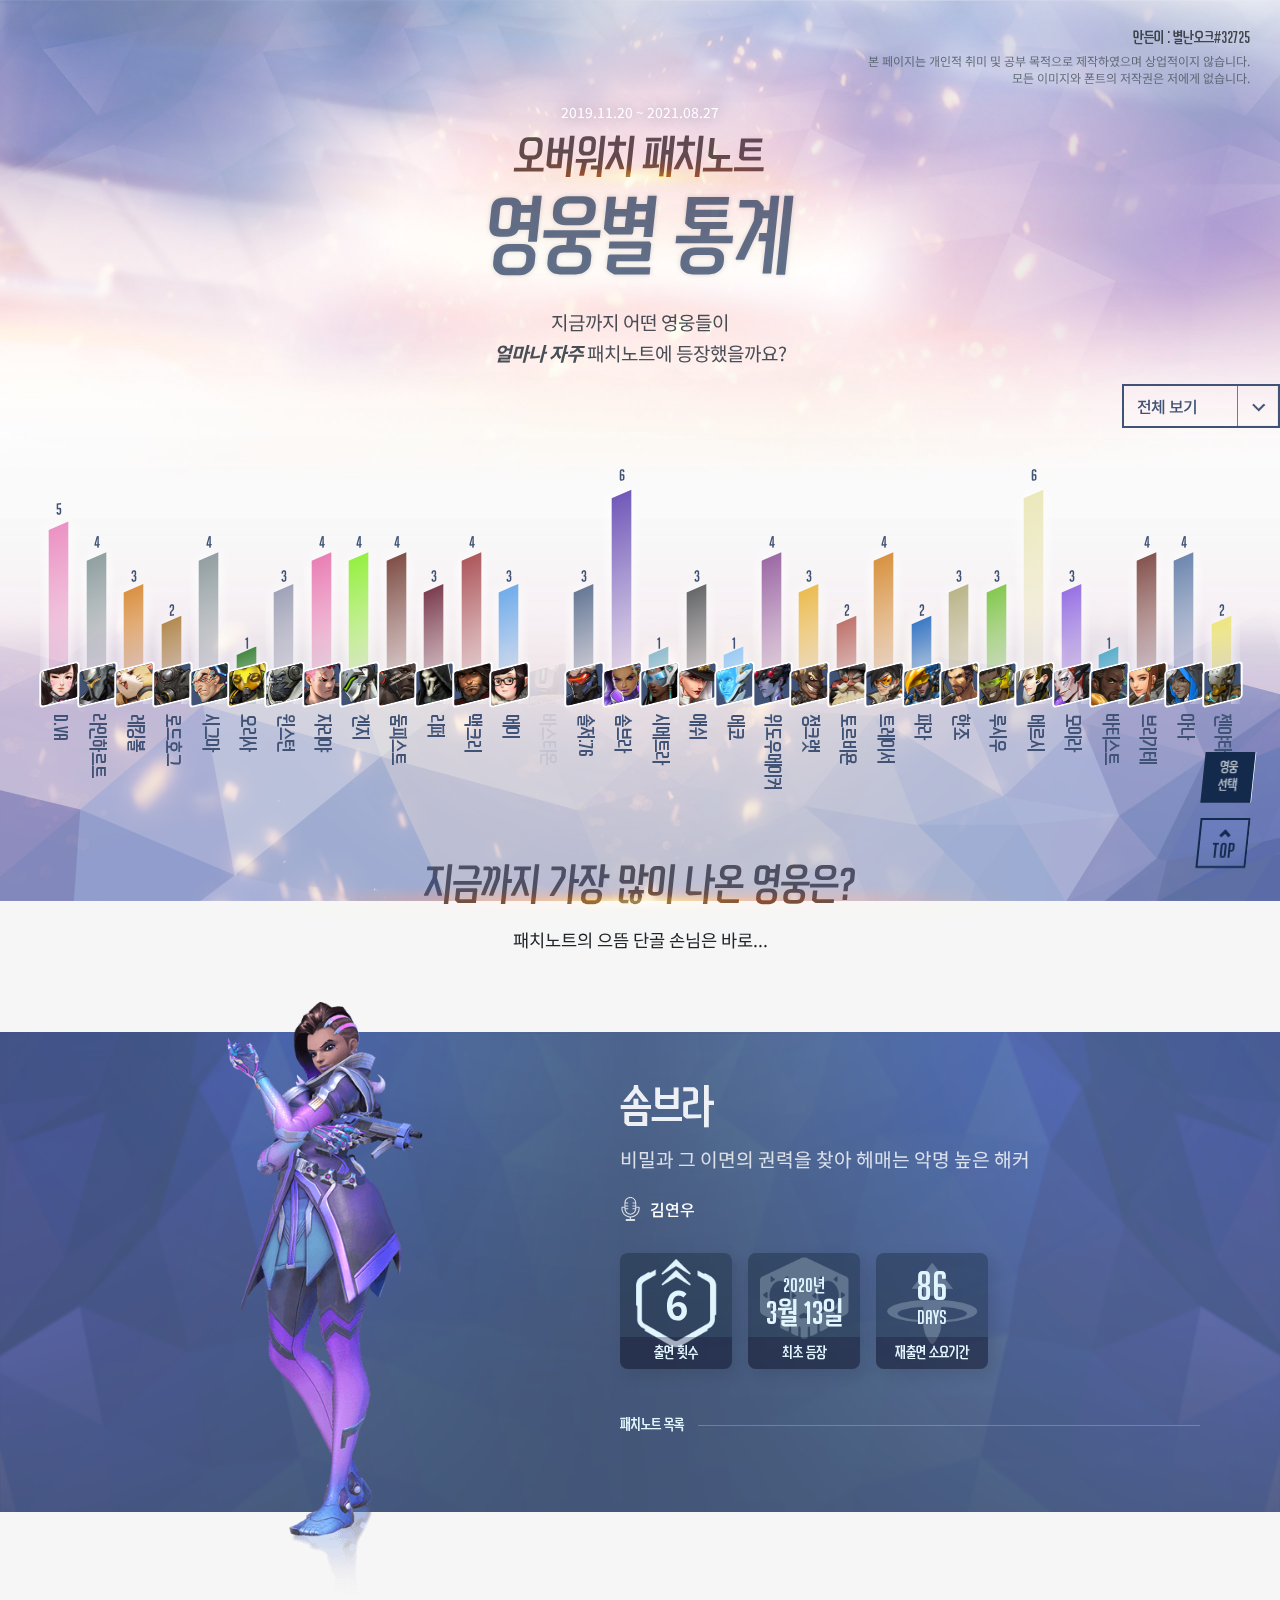
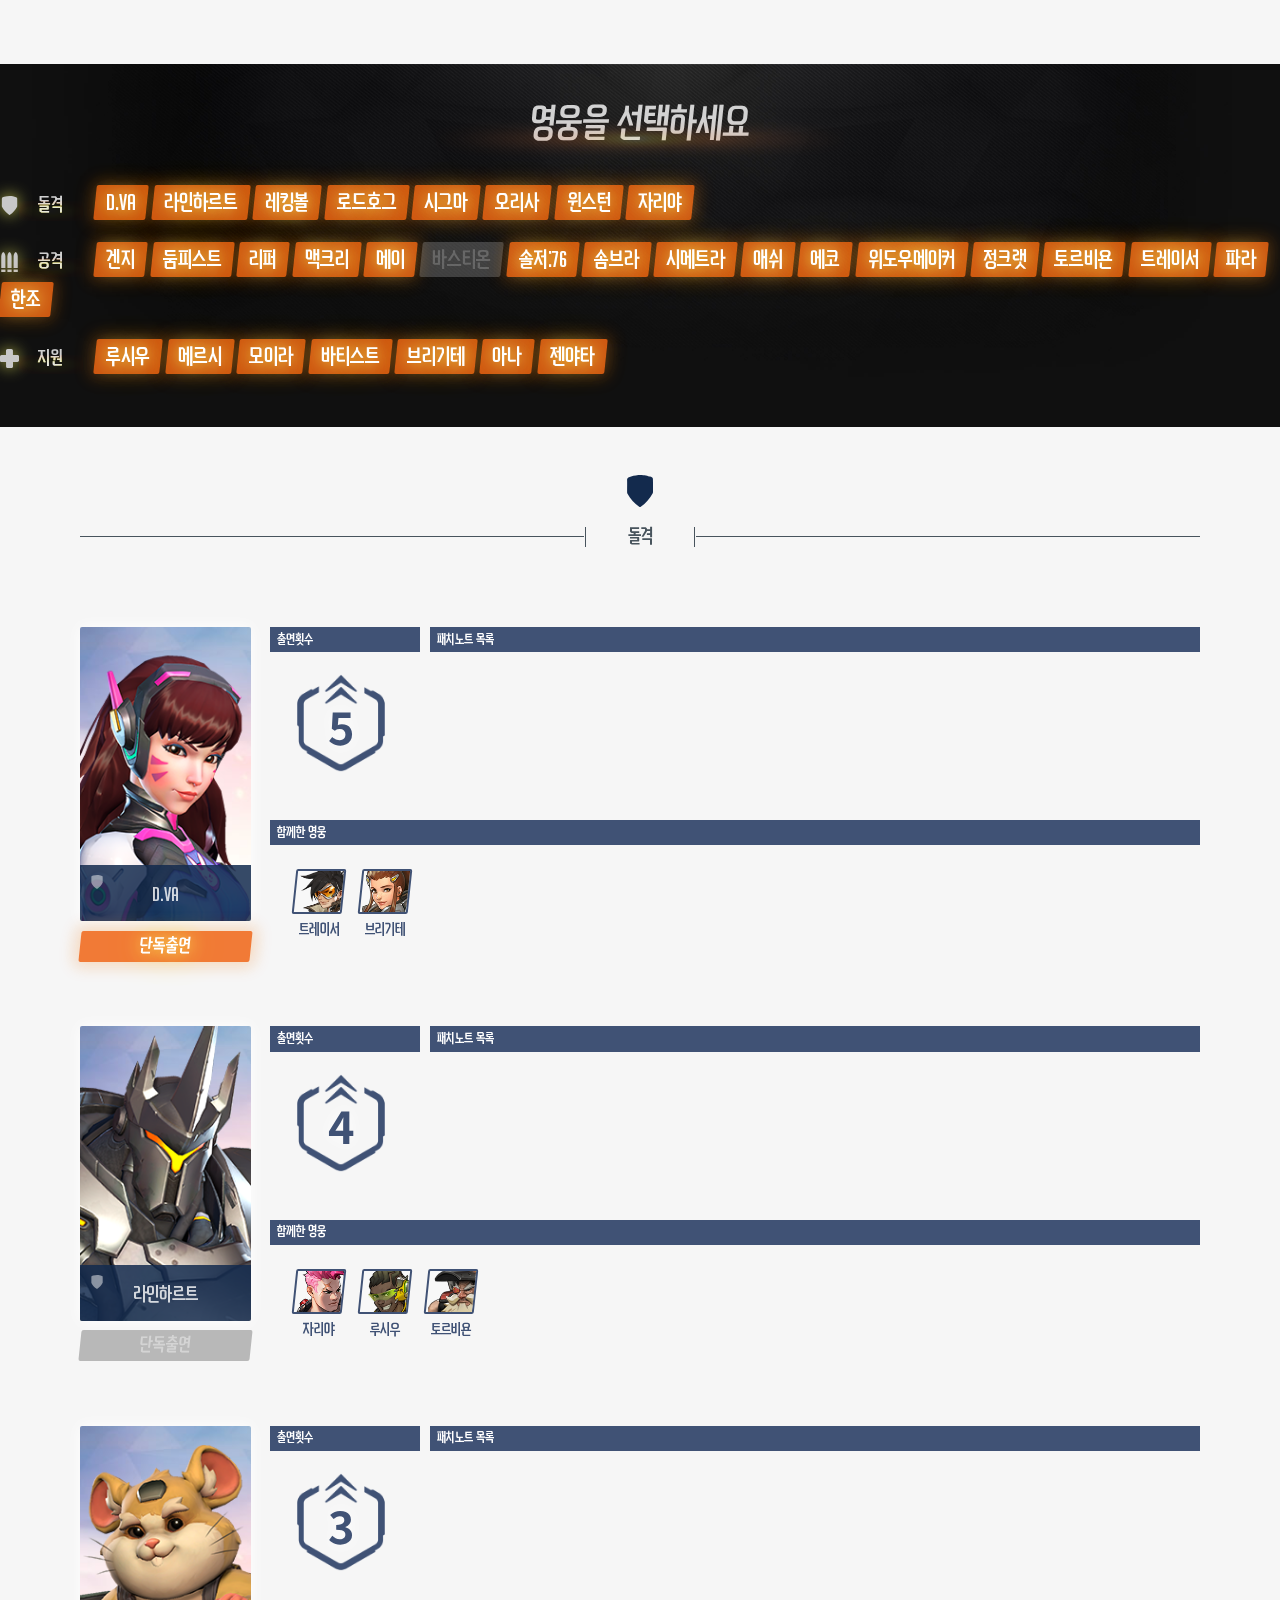
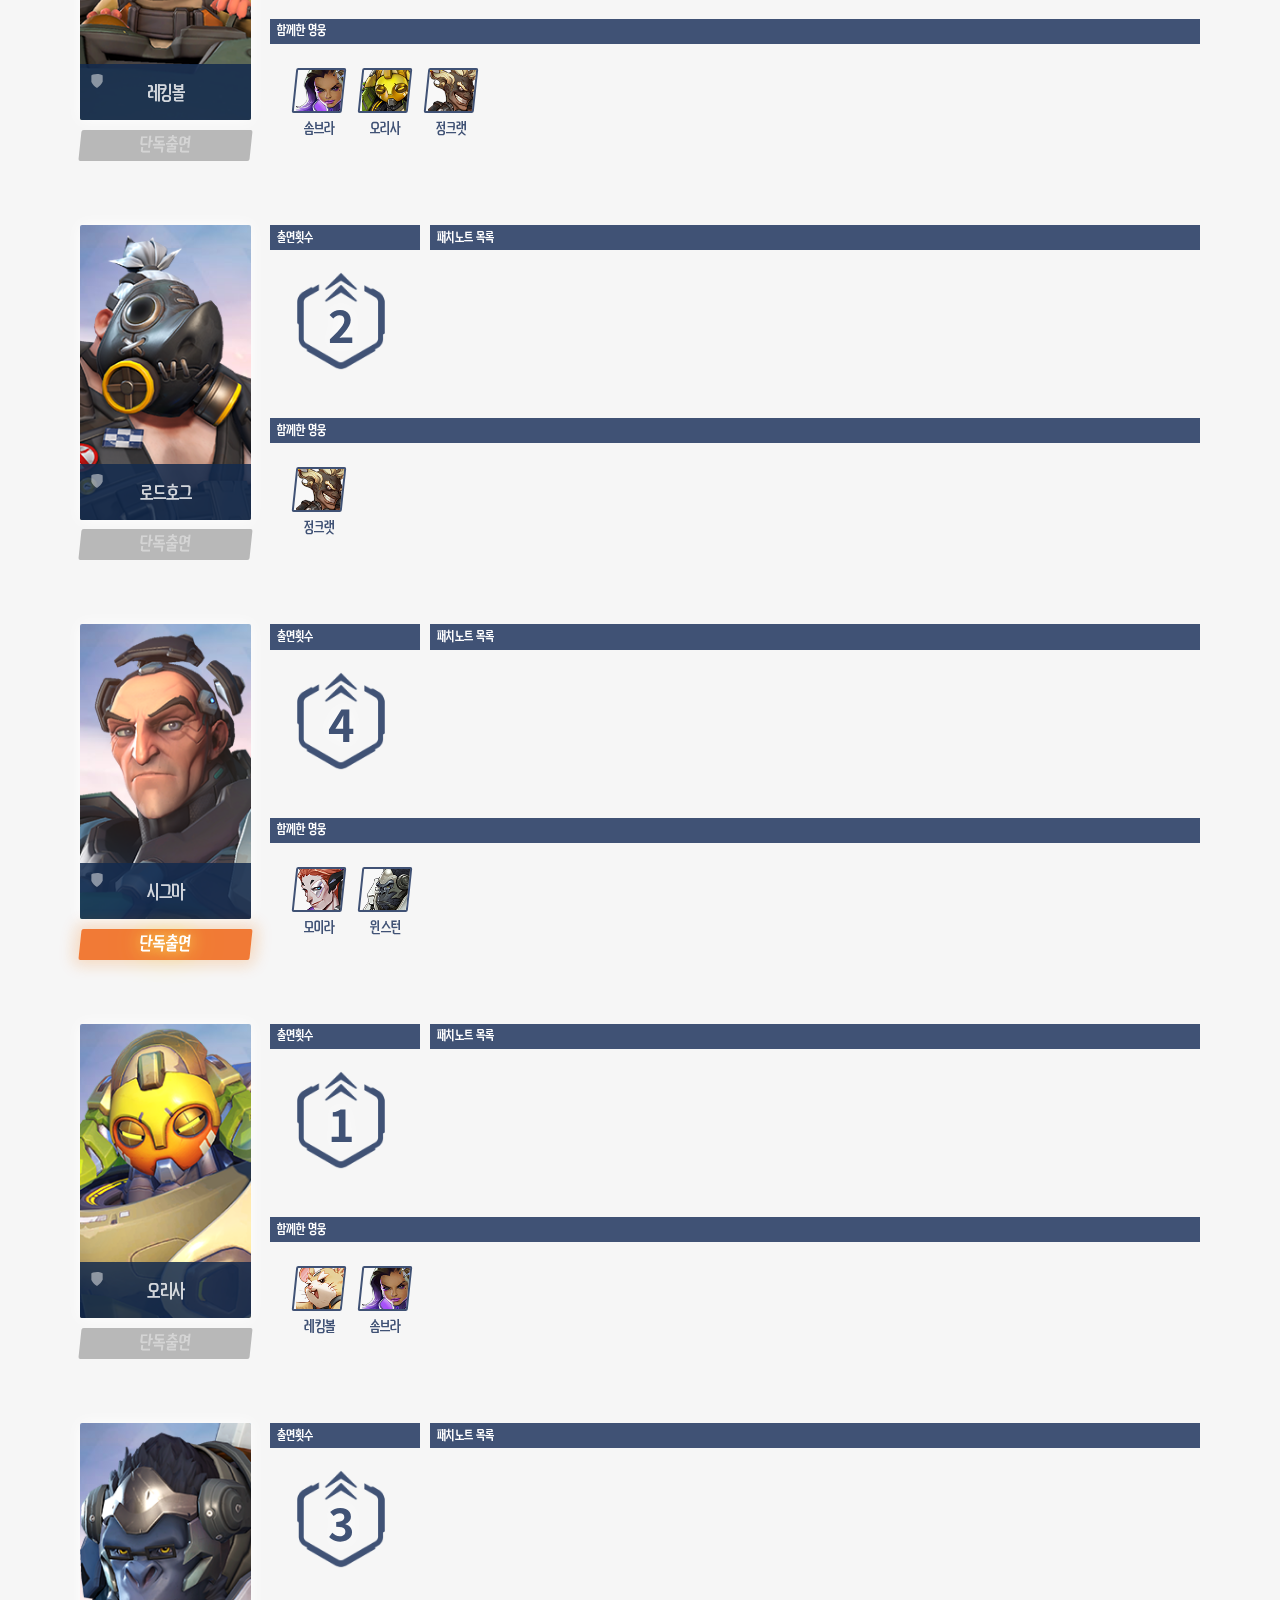
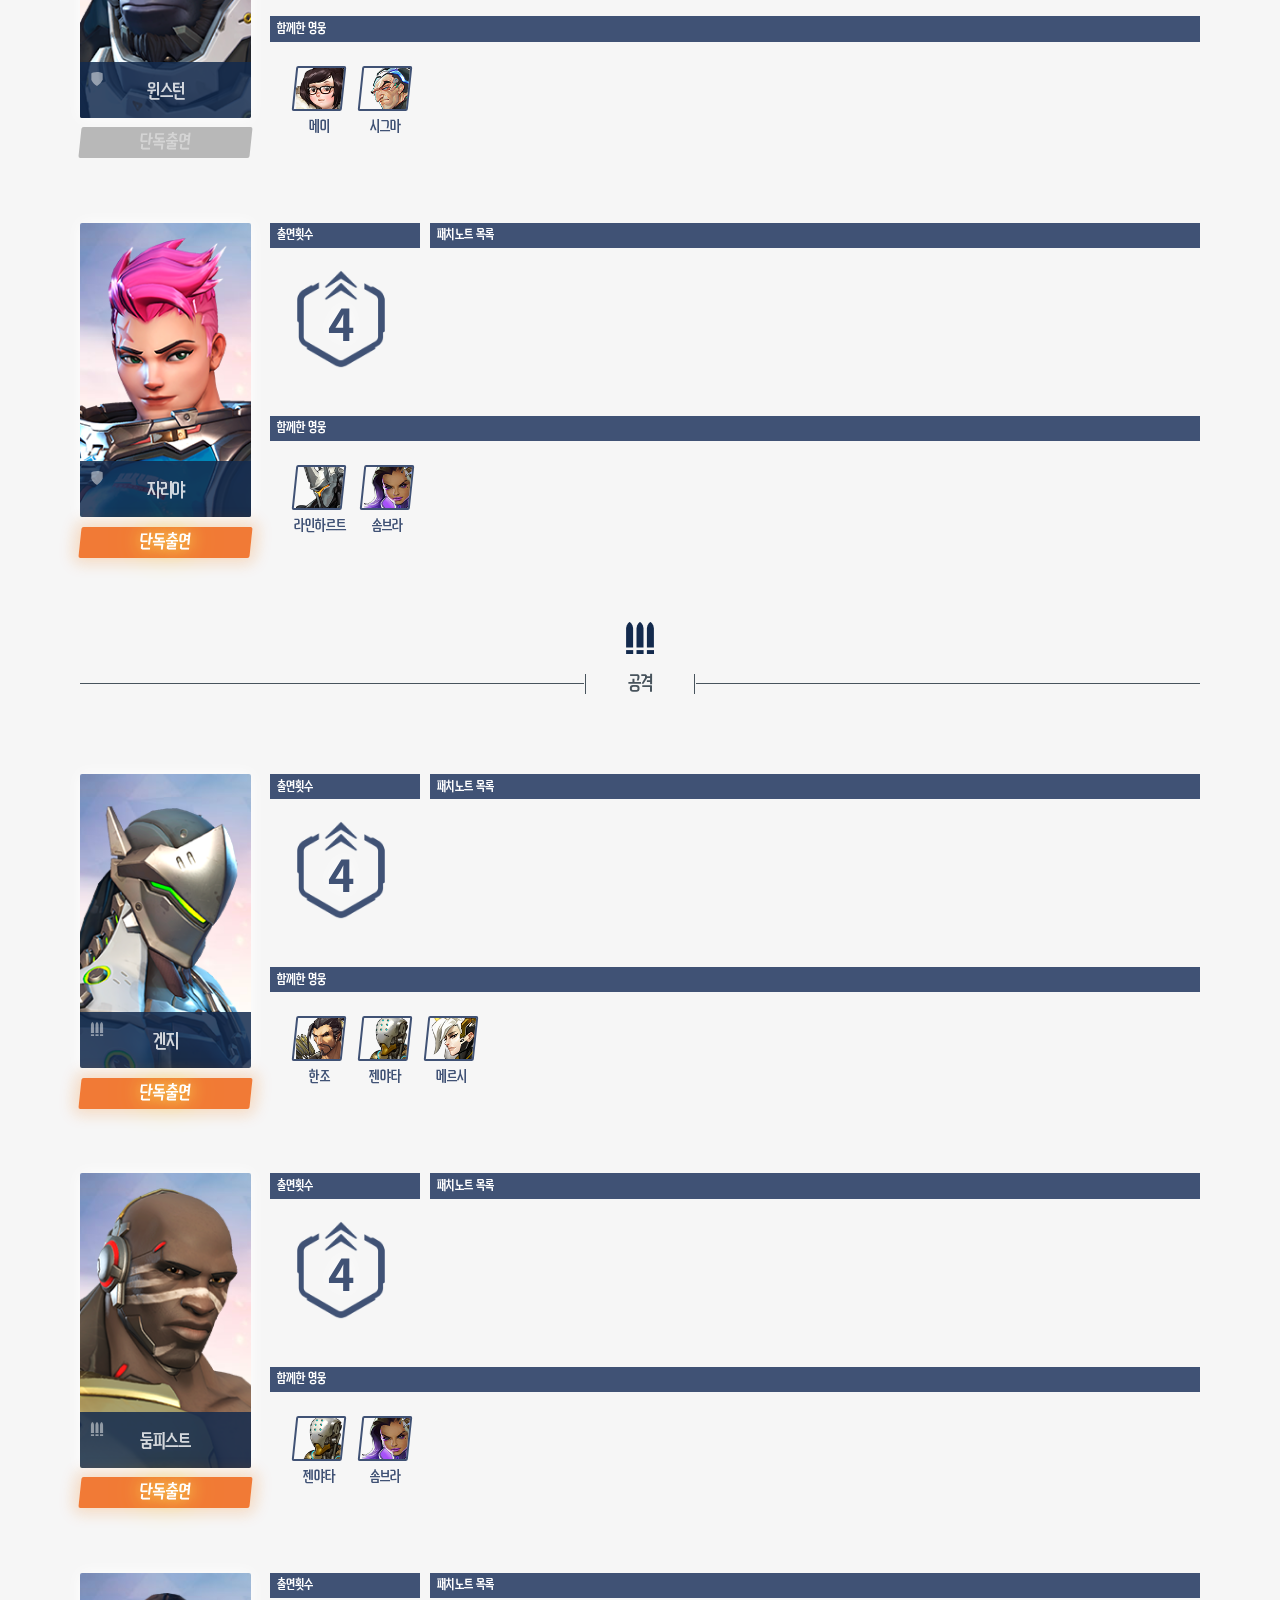
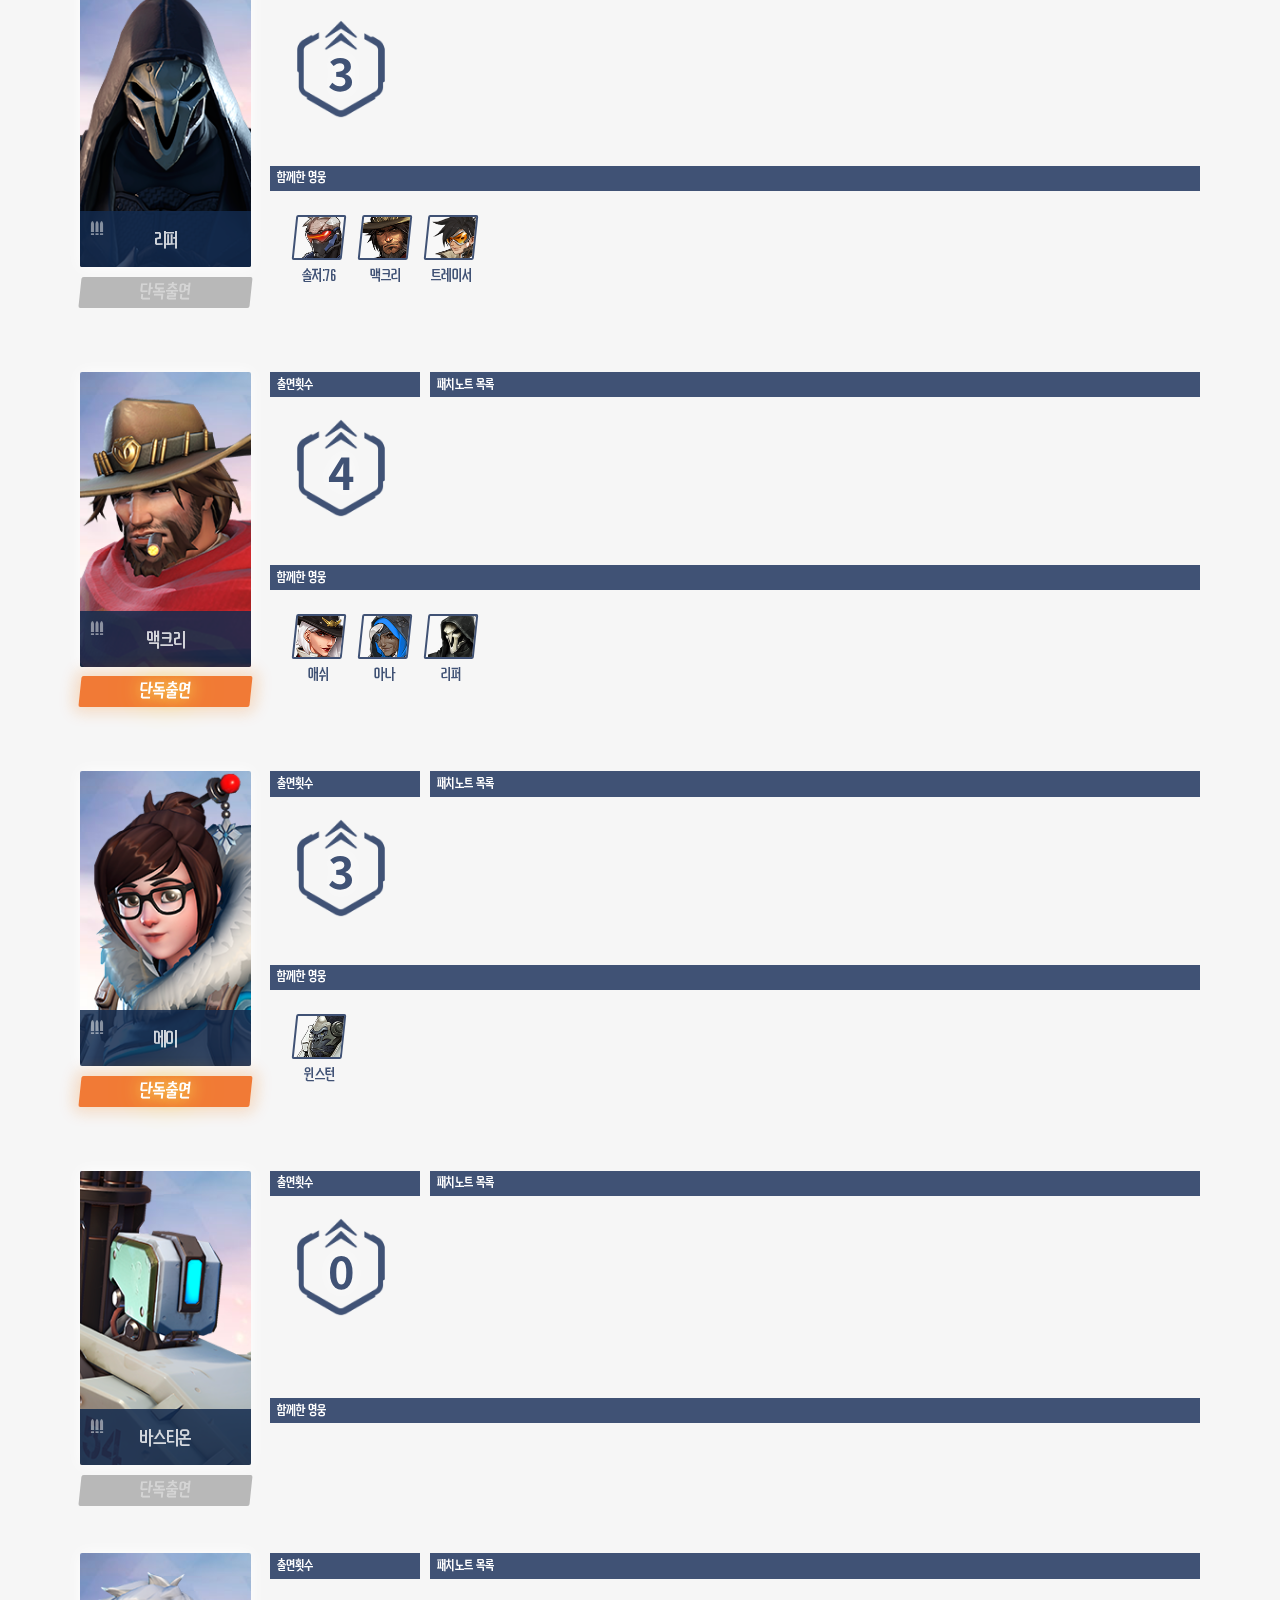
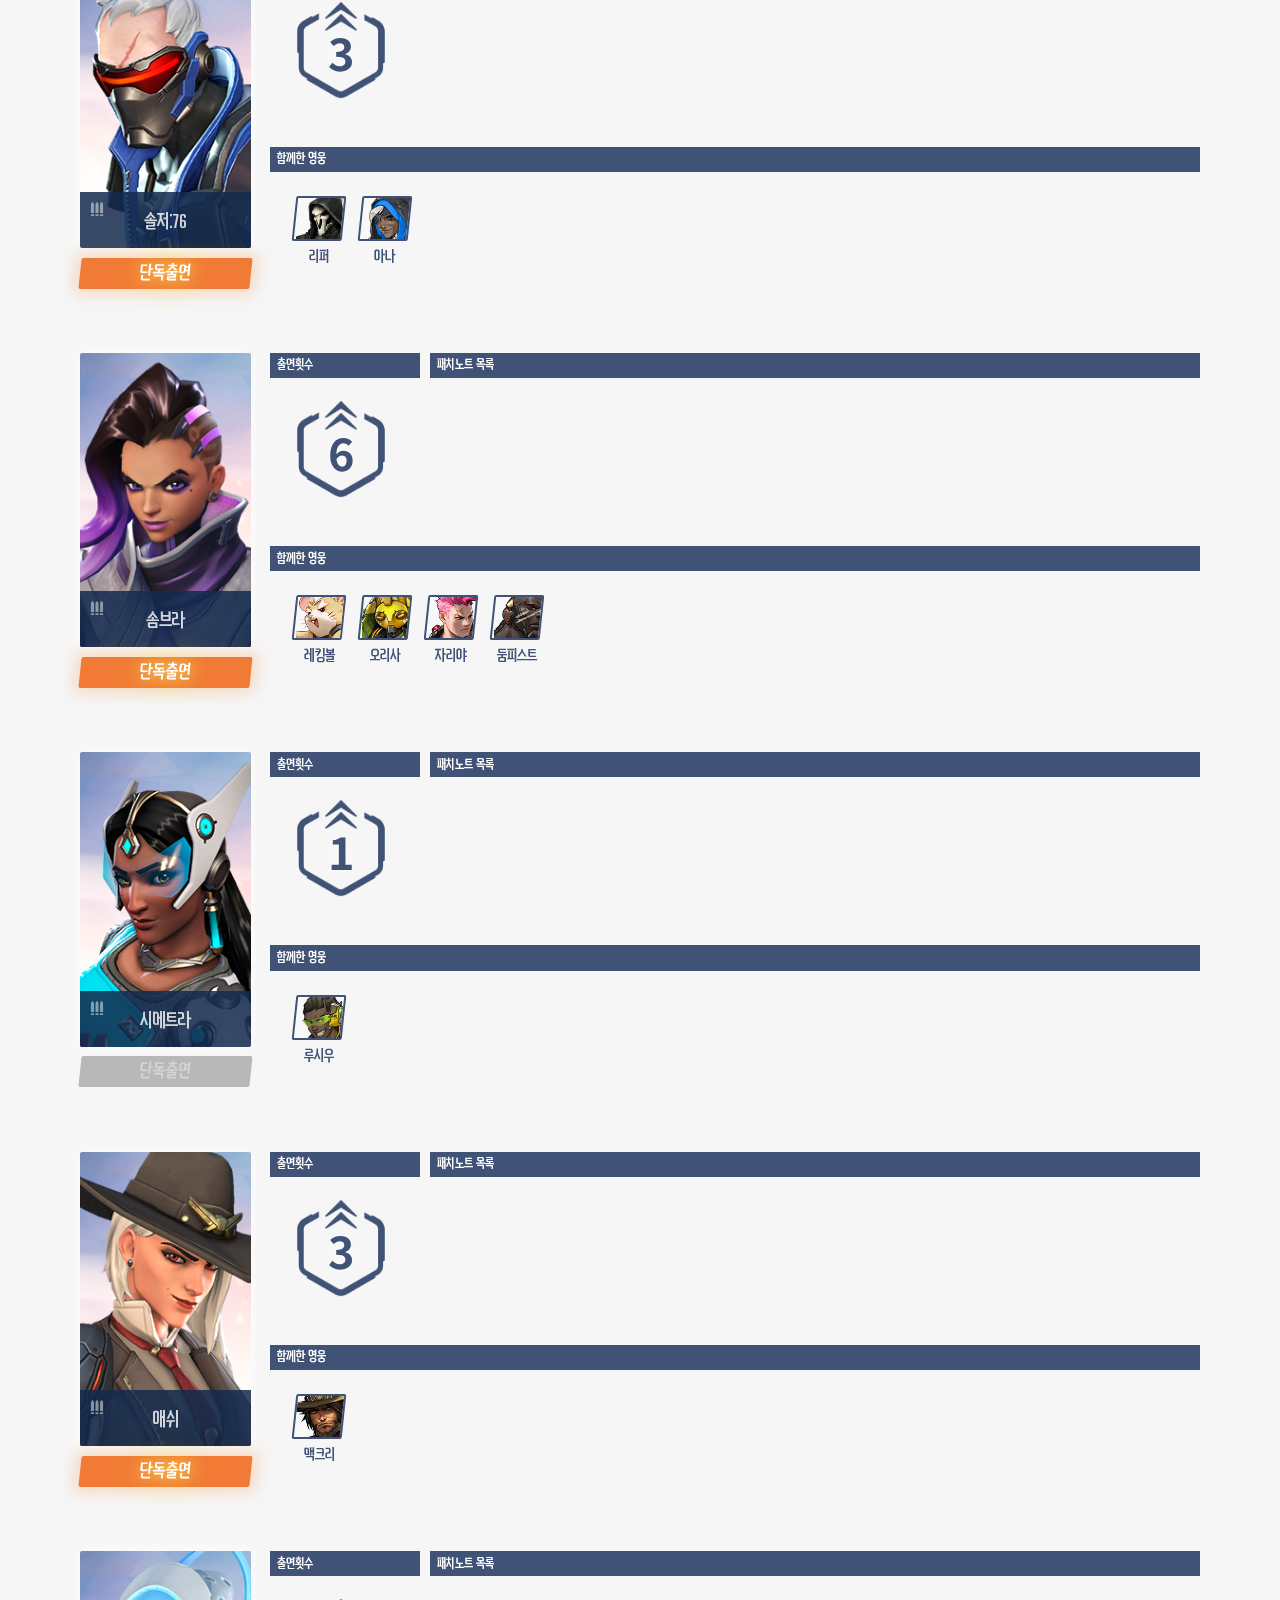
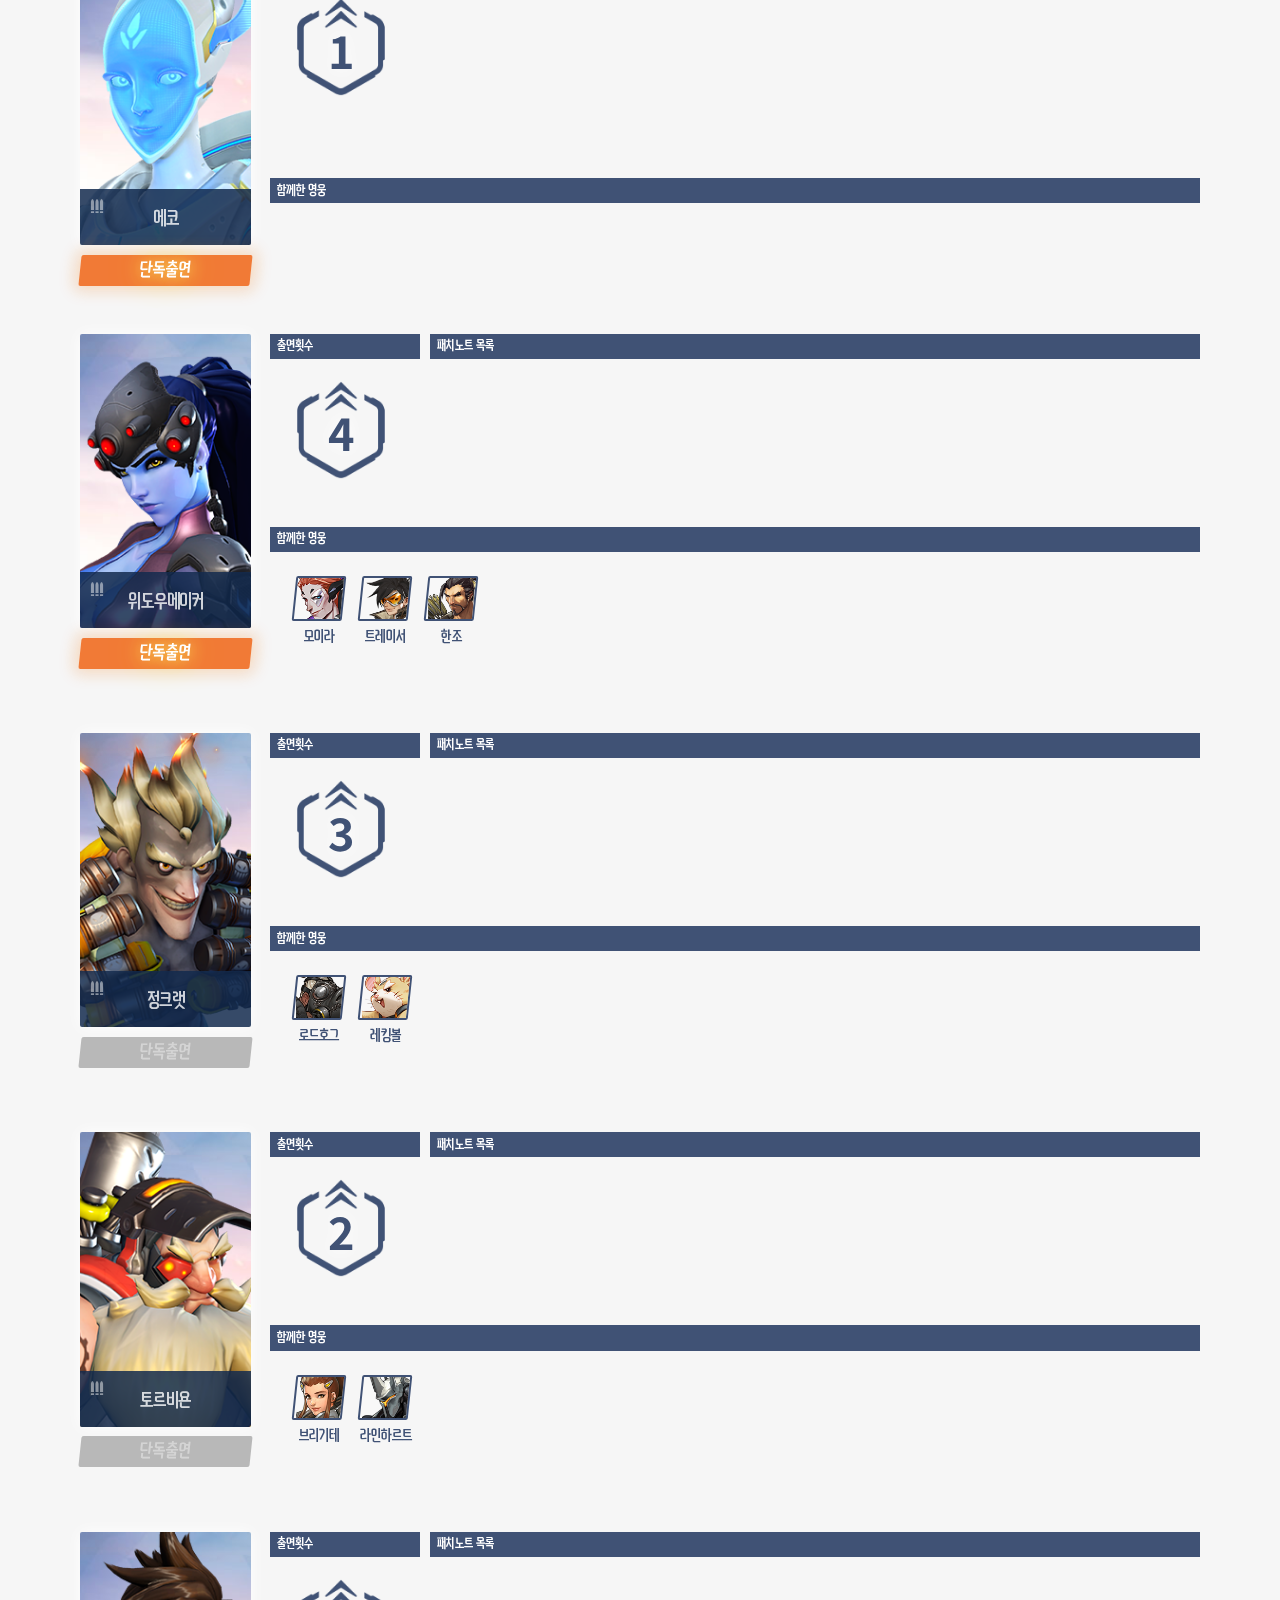
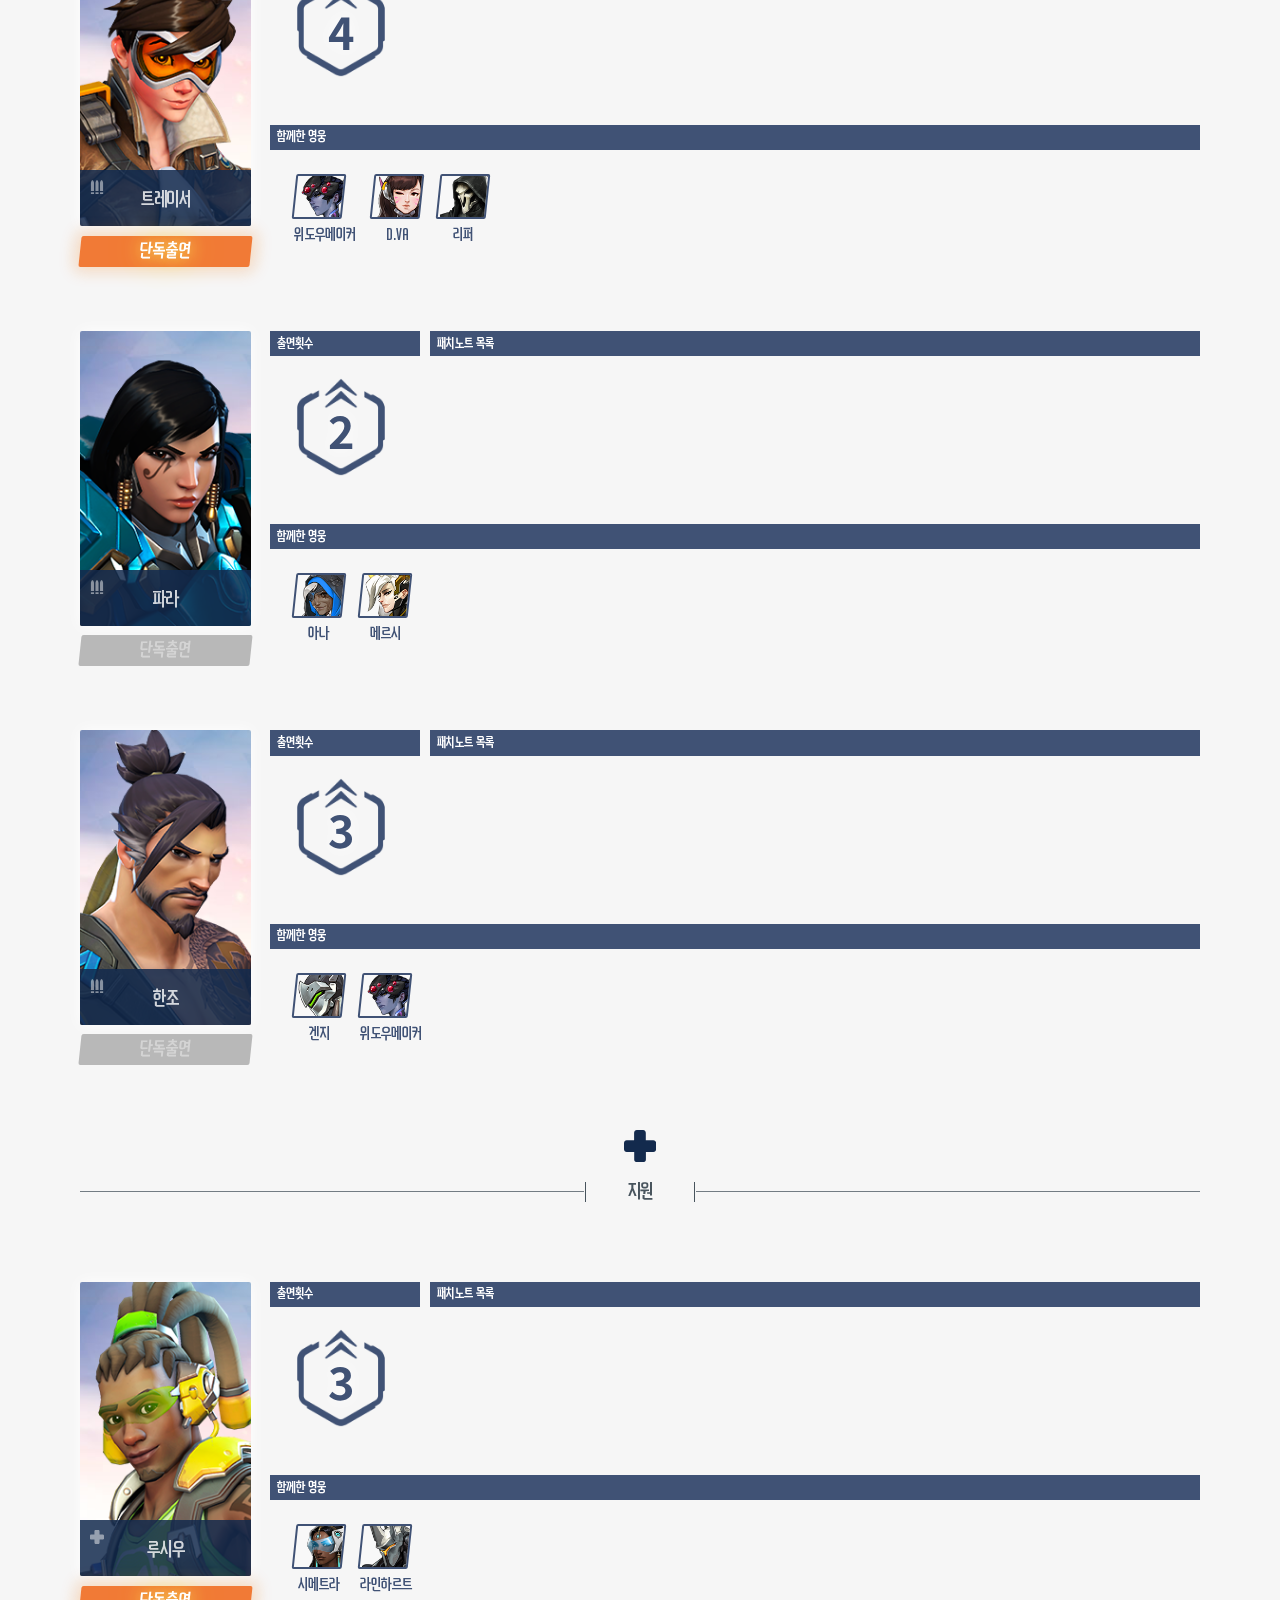
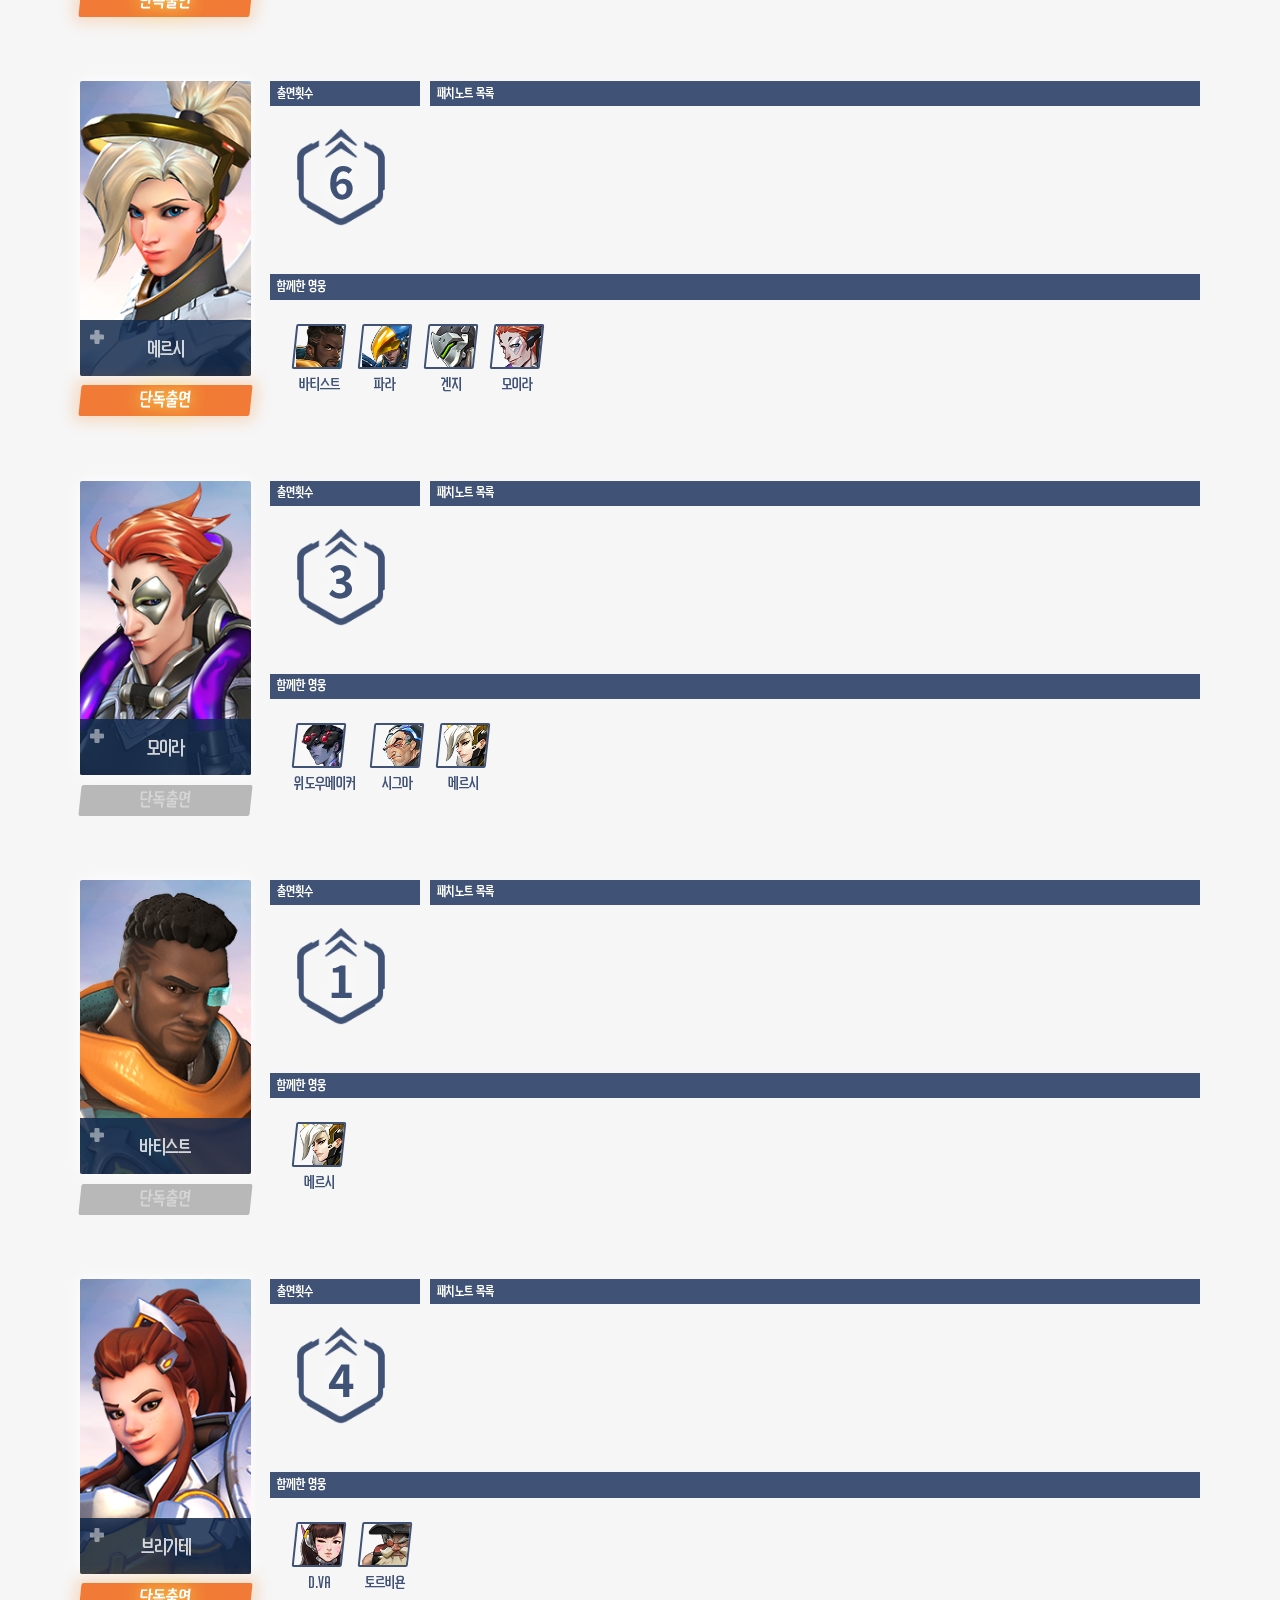
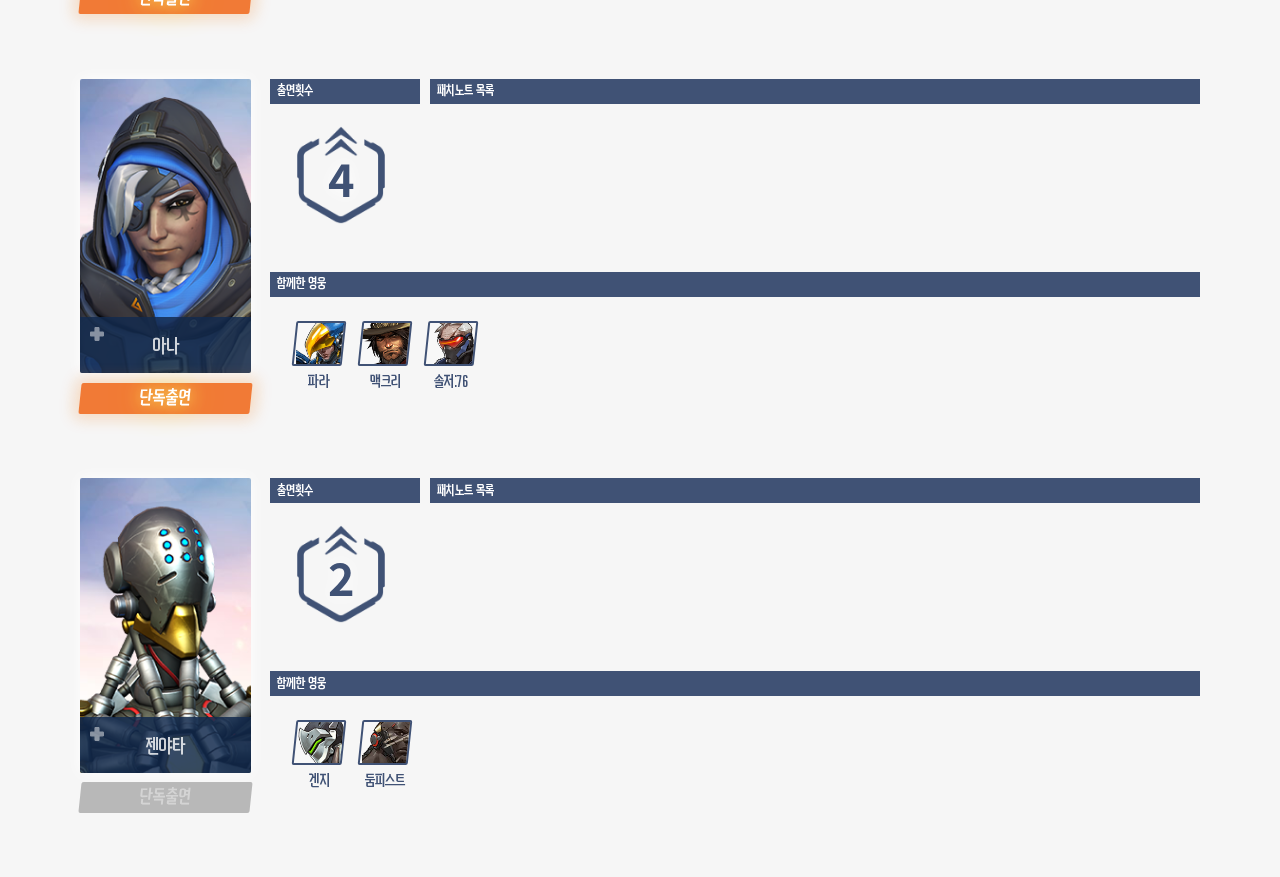
==== index.html @ 7ec5b037 "commit comment" ====
<!DOCTYPE html>
<html>
<head>
<meta charset="utf-8"/>
<meta name="viewport" content="width=device-width,initial-scale=1.0"/>
    <title>오버워치 패치노트 영웅별 통계</title>
<link rel="shortcut icon" href="data:image/x-icon" type="image/x-icon">
<link rel="preconnect" href="https://fonts.gstatic.com">
<link href="https://fonts.googleapis.com/css2?family=Noto+Sans+KR:wght@400;500;700&display=swap" rel="stylesheet">
<link href="./fonts/fonts.css" rel="stylesheet" type="text/css"/>
<link href="./css/reset.css" rel="stylesheet" type="text/css"/>
<link href="./css/mainGraph.css" rel="stylesheet" type="text/css"/>
<link href="./css/mostHero.css" rel="stylesheet" type="text/css"/>
<link href="./css/selectHero.css" rel="stylesheet" type="text/css"/>
<link href="./css/tableHero.css" rel="stylesheet" type="text/css"/>
<!--  -->
<script src="https://code.jquery.com/jquery-3.6.0.min.js"></script>
<script src="./js/fetch.js" type="module" defer></script>
</head>
<body>

<!-- 🚩 경고 -->
<div id="copyright">
    <div id="maker">만든이 : 별난오크#32725</div>
    <div>본 페이지는 개인적 취미 및 공부 목적으로 제작하였으며 상업적이지 않습니다. <br>모든 이미지와 폰트의 저작권은 저에게 없습니다.</div>
</div><!-- copyright -->

<!-- 🚩 타이틀 -->
<section id="mainTitle">
    <div id="title__date">
        <span>2019.11.20</span> ~ <span>2021.08.27</span>
    </div>
    <h2>오버워치 패치노트</h2>
    <div class="light"></div>
    <h1>영웅별 통계</h1>
    <div class="text">
        지금까지 어떤 영웅들이<br><strong class="f_italic">얼마나 자주</strong> 패치노트에 등장했을까요?
    </div>
</section><!-- mainTitle -->

<!-- 🚩 그래프 -->
<section id="sect_mainGraph">
    <select id="select_graph">
        <option value="tank">돌격</option>
        <option value="dps">공격</option>
        <option value="hps">지원</option>
        <option value="all" selected>전체 보기</option>
    </select>
    
    <div id="bg_mainGraph">
    </div><!-- line_mainGraph -->
    
    <ul id="mainGraph">
        
    </ul><!-- mainGraph -->
</section><!-- sect_mainGraph -->

<!-- 🚩 가장 많이 나온 영웅? -->
<div class="title__mostHero">
    <h2 class="title">지금까지 가장 많이 나온 영웅은?</h2>
    <div class="light"></div>
    <div class="more">패치노트의 으뜸 단골 손님은 바로...</div>
</div><!-- title__mostHero -->

<section id="sect_mostHero"><div class="wrap">
    <div id="img_mostHero"></div>

    <article id="right_mostHero">
        <h3 id="name_mostHero"></h3>
        <p id="info_mostHero"></p>
        <p id="cv_mostHero"></p>

        <ul id="status_mostHero">
            <li class="num">
                <div class="img">
                    <img src="./img/ic/level.png" alt="">
                    <div class="txt_img"><p id="mostHero_num">...</p></div>
                </div>
                <div class="txt">출연 횟수</div>
            </li>
            <li class="appear">
                <div class="img">
                    <div class="txt_img" id="mostHero_appear">....</div>
                </div>
                <div class="txt">최초 등장</div>
            </li>
            <li class="re" title="부정확합니다~!">
                <div class="img">
                    <img src="./img/skill/res_color.png" alt="">
                    <div class="txt_img"><p id="mostHero_days"></p><span>days</span></div>
                </div>
                <div class="txt">재출연 소요기간</div>
            </li>
        </ul><!-- status_mostHero -->

        <h6 class="title__vid_mostHero"><span>패치노트 목록</span></h6>

        <ul id="vid_mostHero"></ul><!-- vid_mostHero -->
    </article><!-- right_mostHero -->
</div><!-- wrap --></section><!-- sect_mostHero -->

<!-- 🚩 영웅 선택 -->
<section id="sect_select_hero">
    <div class="title__select_hero">
        <h2>영웅을 선택하세요</h2>
        <div class="light"></div>
    </div><!-- title -->

    <ul id="select_hero">
        <li data-val="tank">
            <input type="checkbox" id="ipt_class-tank" value="tank" checked/>
            <label for="ipt_class-tank"><p>돌격</p></label>
            <!--  -->
            <input type="checkbox" id="ipt_hero-tank-dva" value="dva" checked/>
            <label for="ipt_hero-tank-dva"><p>D.Va</p></label>

            <input type="checkbox" id="ipt_hero-tank-reinhardt" value="reinhardt" checked/>
            <label for="ipt_hero-tank-reinhardt"><p>라인하르트</p></label>

            <input type="checkbox" id="ipt_hero-tank-wreckingball" value="wreckingball" checked/>
            <label for="ipt_hero-tank-wreckingball"><p>레킹볼</p></label>

            <input type="checkbox" id="ipt_hero-tank-roadhog" value="roadhog" checked/>
            <label for="ipt_hero-tank-roadhog"><p>로드호그</p></label>

            <input type="checkbox" id="ipt_hero-tank-sigma" value="sigma" checked/>
            <label for="ipt_hero-tank-sigma"><p>시그마</p></label>

            <input type="checkbox" id="ipt_hero-tank-orisa" value="orisa" checked/>
            <label for="ipt_hero-tank-orisa"><p>오리사</p></label>

            <input type="checkbox" id="ipt_hero-tank-winston" value="winston" checked/>
            <label for="ipt_hero-tank-winston"><p>윈스턴</p></label>

            <input type="checkbox" id="ipt_hero-tank-zarya" value="zarya" checked/>
            <label for="ipt_hero-tank-zarya"><p>자리야</p></label>
        </li><!-- tanker -->
        
        <li data-val="dps">
            <input type="checkbox" id="ipt_class-dps" value="dps" checked/>
            <label for="ipt_class-dps"><p>공격</p></label>
            <!--  -->
            <input type="checkbox" id="ipt_hero-dps-genji" value="genji" checked/>
            <label for="ipt_hero-dps-genji"><p>겐지</p></label>

            <input type="checkbox" id="ipt_hero-dps-doomfist" value="doomfist" checked/>
            <label for="ipt_hero-dps-doomfist"><p>둠피스트</p></label>

            <input type="checkbox" id="ipt_hero-dps-reaper" value="reaper" checked/>
            <label for="ipt_hero-dps-reaper"><p>리퍼</p></label>

            <input type="checkbox" id="ipt_hero-dps-mccree" value="mccree" checked/>
            <label for="ipt_hero-dps-mccree"><p>맥크리</p></label>

            <input type="checkbox" id="ipt_hero-dps-mei" value="mei" checked/>
            <label for="ipt_hero-dps-mei"><p>메이</p></label>

            <input type="checkbox" id="ipt_hero_none-dps-bastion" value="bastion" disabled/>
            <label for="ipt_hero_none-dps-bastion"><p>바스티온</p></label>

            <input type="checkbox" id="ipt_hero-dps-soldier76" value="soldier76" checked/>
            <label for="ipt_hero-dps-soldier76"><p>솔저:76</p></label>

            <input type="checkbox" id="ipt_hero-dps-sombra" value="sombra" checked/>
            <label for="ipt_hero-dps-sombra"><p>솜브라</p></label>

            <input type="checkbox" id="ipt_hero-dps-symmetra" value="symmetra" checked/>
            <label for="ipt_hero-dps-symmetra"><p>시메트라</p></label>

            <input type="checkbox" id="ipt_hero-dps-ashe" value="ashe" checked/>
            <label for="ipt_hero-dps-ashe"><p>애쉬</p></label>

            <input type="checkbox" id="ipt_hero-dps-echo" value="echo" checked/>
            <label for="ipt_hero-dps-echo"><p>에코</p></label>

            <input type="checkbox" id="ipt_hero-dps-widowmaker" value="widowmaker" checked/>
            <label for="ipt_hero-dps-widowmaker"><p>위도우메이커</p></label>

            <input type="checkbox" id="ipt_hero-dps-junkrat" value="junkrat" checked/>
            <label for="ipt_hero-dps-junkrat"><p>정크랫</p></label>

            <input type="checkbox" id="ipt_hero-dps-torbjorn" value="torbjorn" checked/>
            <label for="ipt_hero-dps-torbjorn"><p>토르비욘</p></label>

            <input type="checkbox" id="ipt_hero-dps-tracer" value="tracer" checked/>
            <label for="ipt_hero-dps-tracer"><p>트레이서</p></label>

            <input type="checkbox" id="ipt_hero-dps-pharah" value="pharah" checked/>
            <label for="ipt_hero-dps-pharah"><p>파라</p></label>

            <input type="checkbox" id="ipt_hero-dps-hanzo" value="hanzo" checked/>
            <label for="ipt_hero-dps-hanzo"><p>한조</p></label>
        </li><!-- dps -->

        <li data-val="hps">
            <input type="checkbox" id="ipt_class-hps" value="hps" checked/>
            <label for="ipt_class-hps"><p>지원</p></label>
            <!--  -->
            <input type="checkbox" id="ipt_hero-hps-lucio" value="lucio" checked/>
            <label for="ipt_hero-hps-lucio"><p>루시우</p></label>

            <input type="checkbox" id="ipt_hero-hps-mercy" value="mercy" checked/>
            <label for="ipt_hero-hps-mercy"><p>메르시</p></label>

            <input type="checkbox" id="ipt_hero-hps-moira" value="moira" checked/>
            <label for="ipt_hero-hps-moira"><p>모이라</p></label>

            <input type="checkbox" id="ipt_hero-hps-baptiste" value="baptiste" checked/>
            <label for="ipt_hero-hps-baptiste"><p>바티스트</p></label>

            <input type="checkbox" id="ipt_hero-hps-brigitte" value="brigitte" checked/>
            <label for="ipt_hero-hps-brigitte"><p>브리기테</p></label>

            <input type="checkbox" id="ipt_hero-hps-ana" value="ana" checked/>
            <label for="ipt_hero-hps-ana"><p>아나</p></label>

            <input type="checkbox" id="ipt_hero-hps-zenyatta" value="zenyatta" checked/>
            <label for="ipt_hero-hps-zenyatta"><p>젠야타</p></label>
        </li><!-- hps -->
    </ul><!-- select_hero -->
</section><!-- sect_select_hero -->

<!-- 🚩 영웅들 테이블 시작 -->
<!-- 📍 TANKER -->
<div class="wrap_tbl" data-wrap="tank"></div><!-- wrap_tbl 테이블 영역 끝 -->
<div class="wrap_tbl" data-wrap="dps"></div><!-- wrap_tbl 테이블 영역 끝 -->
<div class="wrap_tbl" data-wrap="hps"></div><!-- wrap_tbl 테이블 영역 끝 -->

<!-- ⚡ 페이지 스크롤 이동 관련 -->
<button id="btn_toTOP"><span>TOP</span></button>
<button id="btn_toSELECT"><span>영웅<br>선택</span></button>
</body>
</html>
---- fonts/fonts.css ----
@font-face {
    font-family: 'koverwatch';
    src:url('koverwatch.eot');
    src:url('koverwatch-webfont.eot?#iefix') format('embedded-opentype'),
        url('koverwatch.woff') format('woff'),
        /* url('koverwatch-webfont.woff2') format('woff2'), */
        url('koverwatch.ttf') format('truetype');
    font-weight: normal;
    font-style: normal;
}

/* https://convertio.co/kr/ */
---- css/mainGraph.css ----
@charset "utf-8";
/* 🚩 경고 */
#copyright{
    padding:30px 30px 0 0;
    text-align:right;}
#maker{
    opacity:.8;
    font-family:var(--f-over);}
#maker + div{
    opacity:.8;
    margin-top:.5em;
    font-size:12px;color:var(--f-gray);}

/* 🚩 타이틀 */
/* 영역 */
#mainTitle{
    position:relative;
    margin-top:1rem;
    font-family:var(--f-over);text-align:center;}
    
/* 기간 */
#title__date{
    font-family:var(--f-noto);font-size:14px;color:#fff;
    text-shadow:0 0 1em rgb(125, 107, 153);}

/* 오버워치 패치노트 */
#mainTitle h2{
    position:relative;
    margin:.8rem 0;
    transform:var(--skewX);
    font-weight:normal;font-size:47px;color:var(--f-gray);
    mix-blend-mode:var(--blend-title);}

#mainTitle h2 +.light{/*  outline:1px solid red; */
    position:absolute;
    left:calc(50% - 180px);top:45px;
    width:360px;height:60px;}    
            
/* 영웅별 통계 */    
#mainTitle h1{
    transform:var(--skewX);
    font-weight:normal;font-size:90px;color:rgba(64,82,117,.8);
    text-shadow:
    0 0 1rem rgba(250,250,250,1),
    0 0 .25rem rgba(200,200,200,1);
    mix-blend-mode:multiply;}
                
/* 부가 텍스트 */
#mainTitle .text{
    margin-top:1.2em;
    line-height:1.6em;
    font-family:var(--f-noto);font-size:19px;color:var(--f-gray);
    mix-blend-mode:multiply;}

/* 🚩 ⚡⚡⚡⚡ 그래프 관련 */
/* 영역 */
#sect_mainGraph{ /* outline:2px solid white; */
    position:relative;
    width:100%;max-width:1600px;
    height:240px;
    margin:6rem auto;}
    
/* 📍 셀렉트 박스 */
#select_graph{
    -webkit-appearance: none; -moz-appearance: none;
    appearance: none;
    position:absolute;box-sizing:content-box;
    top:-5rem;right:0;
    padding:.5em 5em .5em .8em;
    background:transparent url(../img/ic/arrow_select.png) no-repeat 101% center / auto 105%;
    border:2px solid var(--gd);
    letter-spacing:-0.05em;
    font-family:inherit;font-weight:500;font-size:inherit;color:var(--gd);
    cursor:pointer;}

/* 📍 그래프 배경 */
#bg_mainGraph{ /* outline:1px solid red; */
    position:absolute;overflow:hidden;
    top:0;left:0;
    width:100%;height:100%;}

#bg_mainGraph span{
    display:block;position:absolute;
    left:0;
    width:100%;height:1px;
    background:var(--border);
    mix-blend-mode:multiply;}

    #bg_mainGraph span:nth-child(1){top:0%;}
    #bg_mainGraph span:nth-child(2){top:10%;}
    #bg_mainGraph span:nth-child(3){top:20%;}
    #bg_mainGraph span:nth-child(4){top:30%;}
    #bg_mainGraph span:nth-child(5){top:40%;}
    #bg_mainGraph span:nth-child(6){top:50%;}
    #bg_mainGraph span:nth-child(7){top:60%;}
    #bg_mainGraph span:nth-child(8){top:70%;}
    #bg_mainGraph span:nth-child(9){top:80%;}
    #bg_mainGraph span:nth-child(10){top:90%;}
    #bg_mainGraph span:nth-child(11){top:100%;}

/* 📍 그래프 내용 */
#mainGraph{ /* outline:1px solid red; */
    display:flex;
    justify-content:center;
    align-items:flex-end;
    position:relative;
    width:calc(100% - 80px); height:100%;
    margin:0 auto;}
#mainGraph li{
    display:flex;flex-wrap:wrap;
    flex-direction:column;
    justify-content:flex-end;
    align-items:center;
    position:relative;
    width:calc(100% / 32);height:100%;
    text-align:center;font-family:var(--f-over);color:var(--gd);
    cursor:pointer;
    transition:all .2s;}

#mainGraph li.off,
#mainGraph li[data-hero="bastion"]{
    /* display:none; */
    opacity:.1;}

/* 그래프 - 영역 */
.cont_graph{/* outline:1px solid red; */
    position:absolute;overflow:hidden;
    bottom:0;
    width:100%; height:0%;/* ⚡ 조정 */}
    
/* 그래프 */
.cont_graph .bar{
    position:relative;
    width:45%;height:100%;
    margin:0 auto;
    transform:skew(-30deg) rotate(-30deg) translateY(16px);
    box-shadow:0 0 1rem rgba(255,255,255,1);
    transition:height .3s;}
    
    /* 영웅별 색상 지정 */
    [data-hero="dva"] .bar{background:linear-gradient(to bottom,#EB92C4, transparent);}
    [data-hero="reinhardt"] .bar{background:linear-gradient(to bottom,#91A0A1, transparent);}
    [data-hero="wreckingball"] .bar{background:linear-gradient(to bottom,#DA9142, transparent);}
    [data-hero="roadhog"] .bar{background:linear-gradient(to bottom,#B38A50, transparent);}
    [data-hero="sigma"] .bar{background:linear-gradient(to bottom,#939FA2, transparent);}
    [data-hero="orisa"] .bar{background:linear-gradient(to bottom,#448A41, transparent);}
    [data-hero="winston"] .bar{background:linear-gradient(to bottom,#A0A3B8, transparent);}
    [data-hero="zarya"] .bar{background:linear-gradient(to bottom,#E980B5, transparent);}

    [data-hero="genji"] .bar{background:linear-gradient(to bottom,#96EF42, transparent);}
    [data-hero="doomfist"] .bar{background:linear-gradient(to bottom,#805048, transparent);}
    [data-hero="reaper"] .bar{background:linear-gradient(to bottom,#7C3E51, transparent);}
    [data-hero="mccree"] .bar{background:linear-gradient(to bottom,#AE595D, transparent);}
    [data-hero="mei"] .bar{background:linear-gradient(to bottom,#71ACEA, transparent);}
    [data-hero="bastion"] .bar{background:linear-gradient(to bottom,#7B9079, transparent);}
    [data-hero="soldier76"] .bar{background:linear-gradient(to bottom,#677996, transparent);}
    [data-hero="sombra"] .bar{background:linear-gradient(to bottom,#7259B9, transparent);}
    [data-hero="symmetra"] .bar{background:linear-gradient(to bottom,#90BDCF, transparent);}
    [data-hero="ashe"] .bar{background:linear-gradient(to bottom,#676869, transparent);}
    [data-hero="echo"] .bar{background:linear-gradient(to bottom,#9BCCF5, transparent);}
    [data-hero="widowmaker"] .bar{background:linear-gradient(to bottom,#9D6AA5, transparent);}
    [data-hero="junkrat"] .bar{background:linear-gradient(to bottom,#EBBC51, transparent);}
    [data-hero="torbjorn"] .bar{background:linear-gradient(to bottom,#BF746D, transparent);}
    [data-hero="tracer"] .bar{background:linear-gradient(to bottom,#D89342, transparent);}
    [data-hero="pharah"] .bar{background:linear-gradient(to bottom,#3C7AC6, transparent);}
    [data-hero="hanzo"] .bar{background:linear-gradient(to bottom,#BBB58B, transparent);}

    [data-hero="lucio"] .bar{background:linear-gradient(to bottom,#85c852, transparent);}
    [data-hero="mercy"] .bar{background:linear-gradient(to bottom,#EBE8BB, transparent);}
    [data-hero="moira"] .bar{background:linear-gradient(to bottom,#9772E3, transparent);}
    [data-hero="baptiste"] .bar{background:linear-gradient(to bottom,#59AFCC, transparent);}
    [data-hero="brigitte"] .bar{background:linear-gradient(to bottom,#865550, transparent);}
    [data-hero="ana"] .bar{background:linear-gradient(to bottom,#6F88B0, transparent);}
    [data-hero="zenyatta"] .bar{background:linear-gradient(to bottom,#EDE681, transparent);}

/* 숫자 */
.num_graph{
    position:absolute;
    top:.25em;left:0;
    width:100%;
    transform:skew(-6deg) rotate(-6deg);}

/* 내용 - 영역 */
.profile_graph{ /* outline:3px solid black; */
    position:relative;}

/* 초상화 */
.profile_graph .img_cont{
    position:relative; box-sizing:content-box; overflow:hidden;
    width:35px;height:35px;
    margin:0 auto;
    transform:skew(-15deg) rotate(-15deg);
    background:var(--gd);
    border:2px solid #fff;border-radius:4px;}

.profile_graph .img_cont img{
    position:absolute;
    left:50%;top:50%;
    transform:skew(15deg) rotate(15deg) translate(-50%,-50%);
    width:140%;height:150%;}

/* 이름 */
.profile_graph .name{ /* outline:1px solid red; */
    position:absolute;
    top:100%; left:50%;
    width:100%;
    transform:rotate(90deg);
    transform-origin:left center;
    text-align:left;font-size:1.25rem;
    white-space:nowrap;
    transition:all .1s linear;}

    /* ⚡ hover */
    #mainGraph li:hover .bar{
        box-shadow:
            0 0 1rem rgba(255,255,255,1),
            0 0 2rem 1rem rgba(255,255,255,1),
            0 0 5rem 1rem rgba(255,255,255,.5);
    }

    #mainGraph li:hover .img_cont{
        box-shadow:5px 5px 1rem var(--shadow-purple);
        transform:skew(-15deg) rotate(-15deg) scale(1.5);}

    #mainGraph li:hover .name{
        transform:rotate(90deg) scale(1.5) translateX(10px);
        transition-delay:.1s;}
---- css/mostHero.css ----
@charset "utf-8";
/* 🚩 제목 */
.title__mostHero{
    position:relative;
    margin-top:10rem; text-align:center;}

.title__mostHero .title{
    position:relative;
    margin-bottom:.4em;
    transform:var(--skewX);
    font-family:var(--f-over);font-weight:normal; font-size:45px; color:var(--f-gray);
    mix-blend-mode:var(--blend-title);}
    
.title__mostHero .title + .light{
    position:absolute;
    left:calc(50% - 15ch);top:.5ch;
    width:30ch; height:2ch;
    font-size:45px;}

.title__mostHero .more{font-size:1.1rem;}

/* 🚩 영역 */
#sect_mostHero{
    position:relative;
    width:100%;
    margin-top:5rem;
    background:url(../img/bg_blue_cut.png) no-repeat center top / 100% 480px;}

#sect_mostHero .wrap{
    display:flex;
    justify-content:space-between;
    align-items:flex-start;
    position:relative;
    width:var(--wrap-wid);
    margin:0 auto;}
    
/* 📍 이미지 */
#img_mostHero{
    position:relative;
    width:calc(50% - 70px);}

#img_mostHero img{
    position:relative;
    transform:translateY(-30px);
    width:100%; height:600px; object-fit:contain;}
    
/* 📍 텍스트 - 영역 */
#right_mostHero{
    position:relative;
    width:calc(50% + 20px);}
    
/* 📍 텍스트 - 영웅 소개 */
#name_mostHero{
    margin:1.1em 0 .25em;
    font-family:var(--f-over);font-weight:normal;font-size:3rem;color:rgba(255,255,255,.9);
    animation:blinkText 2s linear infinite alternate;
    }

    @keyframes blinkText {
        0%{
            text-shadow:
            0px 0px .5rem rgba(255,255,255,3),
            0px 0px 1rem rgba(199, 207, 255, 0.2);
        }
        100%{
            text-shadow:
            0px 0px .5rem rgba(71, 61, 116, 0.2),
            0px 0px 1rem rgba(19, 12, 48, 0.3);
        }
    }

#info_mostHero{
    font-size:1.2rem;font-weight:400;color:rgba(255,255,255,.8);}
    
#cv_mostHero{
    position:relative;
    margin-top:1.5em; padding-left:1.9em;
    font-weight:500;color:#fff;}

    #cv_mostHero::before{ 
        content:'';display:block;position:absolute;
        opacity:.8;
        left:0;top:0;
        width:1.3em;height:1.5em;
        background:url(../img/ic/ic_mic.svg) no-repeat center center / auto 100%;}

/* 📍 텍스트 - 업적 */
#status_mostHero{
    display:flex;flex-wrap:wrap;
    justify-content:flex-start;
    align-items:flex-start;
    position:relative;
    width:100%;
    margin:2rem 0 3rem;}

#status_mostHero li{
    position:relative;overflow:hidden;
    width:112px;
    margin-left:1rem; padding-bottom:1em;
    background:rgba(3,20,26,.3);
    border-radius:.5rem;
    box-shadow:5px 5px 1rem rgba(0,0,0,.1);
    font-family:var(--f-over);font-weight:normal;text-align:center;color:var(--sky);
    transition:all .1s;}

    #status_mostHero li:first-child{margin-left:0;}

    #status_mostHero li:hover{
        transform:scale(1.2);
        box-shadow:
        0 0 2rem 1rem rgba(59, 113, 230, 0.1),
        0 0 1rem rgba(255,255,255,.1),
        10px 10px 1rem rgba(0,0,0,.2);}
    
#status_mostHero .img{ 
    position:relative;overflow:hidden;
    width:100%;height:100px;}

    #status_mostHero .txt_img{
        position:absolute;
        top:50%;left:0;
        transform:translateY(-50%);
        width:100%;
        font-size:2rem;}

    #status_mostHero .txt_img span{font-size:1.2rem;}

#status_mostHero .img img{
    position:absolute; opacity:.25;
    left:50%;top:50%;
    width:80%;height:auto;
    transform:translate(-50%,-50%);}

#status_mostHero .txt{
    position:absolute;
    left:0;bottom:0;
    width:100%;
    padding:.5em 0;
    background:rgba(19, 12, 48, 0.3);}

    /* 개별 설정 */
    /* 출연횟수 */
    #status_mostHero .num img{
        opacity:1;width:90%;}
    #status_mostHero .num .txt_img{
        letter-spacing:-.05em;
        font-family:var(--f-noto);font-weight:bold;font-size:2.5rem;}
    /* 최초등장 */
    #status_mostHero .appear .txt_img{top:45%;}
    /* 재출연 소요기간 */
    #status_mostHero .re .txt_img {line-height:.6em;font-size:2.5rem;}

/* 📍 텍스트 - 패치노트 리스트(영상) */
/* 제목 */
.title__vid_mostHero{
    position:relative;
    margin-top:3rem;margin-bottom:1.5rem;
    font-family:var(--f-over);font-size:1rem;font-weight:normal;color:var(--sky);}
    
.title__vid_mostHero span::after{
    content:'';display:block;position:absolute;
    opacity:.25;
    top:50%; right:0;
    width:calc(100% - 13ch);height:1px;
    background:var(--sky);}

/* 영상 목록 */
#vid_mostHero{
    display:flex;flex-wrap:wrap;
    justify-content:flex-start;
    align-items:flex-start;
    position:relative;}

#vid_mostHero li{
    position:relative;
    width:calc((100% / 3) - 16px);
    margin:0 16px 2.5rem 0;}

#vid_mostHero li a{
    display:block;position:relative;
    width:100%;}

#vid_mostHero .imgCont{
    position:relative;overflow:hidden;
    width:100%; aspect-ratio:6/3.4;
    margin-bottom:.8rem;
    border-radius:4px;
    box-shadow:5px 5px 1rem rgba(64, 65, 145,.3);}
    
    #vid_mostHero img{
        width:100%;height:100%;object-fit:cover; }

#vid_mostHero .date{
    opacity:.8;
    font-size:.8rem;color:var(--f-gray);}

#vid_mostHero .title{
    word-wrap:break-word;
    line-height:1.4em;
    font-weight:500;font-size:0.9rem;color:var(--f-black);}

    /* hover */
    #vid_mostHero li:hover .imgCont{transform:scale(1.1);}
    #vid_mostHero li:hover .title{color:var(--gd);}
---- css/selectHero.css ----
@charset "utf-8";
/* 영역 */
#sect_select_hero{
    display:flex;flex-wrap:wrap;
    flex-direction:column;
    justify-content:center;
    align-items:center;
    position:relative;
    width:100%;
    padding:2.5rem 0 2rem; margin-top:2rem;
    background:url(../img/bg_black.jpg) no-repeat center top / 100% 100%;
    text-align:center;color:#fff;}
    
/* 🚩 제목 */
.title__select_hero{
    position:relative;
    margin-bottom:2.5rem;
    font-family:var(--f-over);font-size:1.7rem;color:rgba(255,255,255,.8);}

.title__select_hero h2{
    transform:var(--skewX);
    font-weight:normal;
    mix-blend-mode:normal;}

.title__select_hero .light{/* outline:1px solid red; */
    position:absolute; opacity:.2;
    width:15em;height:2em;
    left:calc(50% - 7.5em);top:.8ch;
    animation:lightBlink 1s linear alternate both infinite;}

@keyframes lightBlink {
    from{opacity:.2;}
    to{opacity:.3;}}

/* 🚩 ui - 영역 */
#select_hero{
    position:relative;
    font-family:var(--f-over); font-weight:normal;font-size:1.5rem;
}
#select_hero li{
    display:flex;flex-wrap:wrap;
    justify-content:flex-start;
    align-items:center;
    position:relative;
    margin-bottom:1rem;}

/* 📍 ui - 클래스 */
[for ^= "ipt_class-"]{
    display:block;position:relative;
    margin-right:2rem;
    font-size:1.2rem;color:rgba(255,255,255,.4);
    transition:all .3s;}

[for ^= "ipt_class-"] p{
    position:relative;text-align:left;
    padding-left:2em;}

    /* 클래스 아이콘 */
    [for ^= "ipt_class-"] p::before{ 
        content:'';display:block;position:absolute;
        opacity:.3;
        left:0;top:0;
        width:1em;height:1em;
        background-size:auto 100%;background-position:center center;}

    [for = "ipt_class-tank"] p::before{
        background-image:url(../img/ic/ic_tank.svg);}
    [for = "ipt_class-dps"]  p::before{
        background-image:url(../img/ic/ic_dps.svg);}
    [for = "ipt_class-hps"]  p::before{
        background-image:url(../img/ic/ic_hps.svg);}

    /* 체크시 */
    [id ^= "ipt_class-"]:checked + 
    [for ^= "ipt_class-"]{color:rgba(255,255,255,.8);}

    [id ^= "ipt_class-"]:checked + [for ^= "ipt_class-"] p::after{
        content:'';display:block;position:absolute;
        opacity:.5;
        left:1em;bottom:-30%;
        width:100%;height:1em;
        background:radial-gradient(rgba(255,255,255,1),rgba(255,255,99,1),rgba(241,127,67,.5),transparent);
        mix-blend-mode:overlay;}

    [id ^= "ipt_class-"]:checked + 
    [for ^= "ipt_class-"] p::before{
        filter:drop-shadow(0px 0px .5rem rgba(255,255,99,1));
        opacity:.8;}

/* 📍 ui - 영웅 개별 */
[for ^= "ipt_hero-"],[for ^= "ipt_hero_none-"]{
    display:block;
    position:relative;
    transform:var(--skewX);
    padding: .3em .5em; margin-right:5px; margin-bottom:5px;
    background-color:rgba(255,255,255,.2);
    border-radius:2px;
    font-size:1.4rem;font-weight:normal;color:rgba(255,255,255,.2);
    transition:all .2s;}

[for ^= "ipt_hero-"] p,
[for ^= "ipt_hero_none-"] p{
    pointer-events:none;
    transform:skew(6deg);}

[id ^= "ipt_hero-"]:checked + [for ^= "ipt_hero-"]{
    background-color:var(--orange80);
    color:#fff;
    box-shadow:var(--box-shadow--orange);
    text-shadow:var(--t-shadow-yellow);}

/* 🚩 모두 보기 */
#sect_select_hero .lbl_ipt_chk p{
    margin-top:1.3rem;
    color:rgba(255,255,255,.3);
    pointer-events:none;}

#sect_select_hero .lbl_ipt_chk [type="checkbox"]:checked + p{
    margin-top:1.3rem;
    color:rgba(255,255,255,.8);}
---- css/tableHero.css ----
@charset "utf-8";
/* 영역 */
.wrap_tbl{
    position:relative;
    width:100%;max-width:var(--wrap-wid);
    margin:3rem auto;}

.wrap_tbl.off{display:none;}

/* 🚩 제목 */
.title__class{
    display:flex;flex-wrap:wrap;
    flex-direction:column;
    align-items:center;
    position:relative;
    margin-bottom:5rem;
    width:100%;
    font-family:var(--f-over);font-weight:normal;font-size:20px;text-align:center;color:var(--f-gray);}

.title__class::before{
    content:'';display:block;position:absolute;
    bottom:.5em;
    width:100%;height:1px;
    background:var(--f-gray);
    clip-path: polygon(0% 0%, 0% 100%, 45% 100%, 45% 0, 55% 0, 55% 100%, 100% 100%, 100% 0%);}
    
.title__class img{width:2rem;height:auto;}

.title__class p{
    width:5.5em;
    margin-top:1em;
    border:1px solid var(--f-gray);border-width:0 1px;}

/* 🚩 테이블 */
.sect_tbl{ /* outline:1px solid red; */
    display:grid;
    grid-template-areas: 
        "profile appearNum list"
        "profile with with" ;
    grid-template-columns:
        180px 150px 1fr;
    grid-gap:10px; gap:10px;
    position:relative;
    width:100%;
    margin:1.5rem auto 3rem;}

.sect_tbl.off{display:none;}

/* 📍 왼쪽 - 사진 */
.tbl_profile{
    position:relative;
    grid-area:profile;}

.tbl_profile_frame{
    position:relative; overflow:hidden;
    width:95%;
    background:url(../img/profile/bg_profile.jpg) no-repeat top center / 100% auto;
    border-radius:2px;
    box-shadow:0 0 1rem rgba(255,255,255,1);}

.tbl_profile_frame img{
    vertical-align:bottom;
    width:100%;height:auto;}

.txt_profile{
    position:absolute;
    left:0;bottom:0;
    width:100%;
    padding:1em 0 .8em;
    background:rgba(19,42,77,.85);
    text-align:center;font-family:var(--f-over);font-size:20px;color:rgba(255,255,255,.8);}

.txt_profile img{
    position:absolute;
    opacity:.5;
    top:.5em;left:.5em;
    width:14px;height:auto;}
    
    /* 단독출연 여부 */
    .isSolo{
        display:block;position:relative;
        width:95%;
        transform:var(--skewX);
        margin-top:.5em;padding:.3em 0;
        background:rgba(0,0,0,.25);
        border-radius:2px;
        font-family:var(--f-over);text-align:center;font-size:1.2rem;color:rgba(255,255,255,.4);}

    .isSolo.yes{
        background:var(--orange80);
        color:#fff;
        box-shadow:var(--box-shadow--orange);
        text-shadow:var(--t-shadow-yellow);}

/* ⚡ 공통 - 테이블 타이틀 */
.sect_tbl .title{
    position:relative;
    width:100%;
    padding:.4em .5em;
    background:var(--gd);
    font-family:var(--f-over);font-size:14px;color:#fff;}

/* ⚡ 공통 - 테이블 내용 영역 */
.sect_tbl .cont{
    position:relative;
    width:100%;
    padding:1rem;padding-bottom:2rem;}

/* 📍 중간 - 출연횟수 */
.tbl_appearNum{
    position:relative;
    grid-area:appearNum;}

.appearNum{
    position:relative;
    width:110px; height:110px;
    padding-top:.55em;
    background:url(../img/ic/level_dark.png) no-repeat center top / 100% auto;
    text-align:center;font-weight:bold;font-size:45px;color:var(--gd);
    text-shadow:0px 0px 1rem rgba(255,255,255,1);}

/* 📍 오른쪽 - 패치노트 목록 */
.tbl_list{
    position:relative;
    grid-area:list;}

.tbl_list .list{
    display:flex;flex-wrap:wrap;
    justify-content:flex-start;
    align-items:flex-start;}

.tbl_list .list li{
    position:relative;
    width:31%;
    margin-bottom:1.5em;margin-right:3%;}

    .tbl_list .list li:nth-child(3n){margin-right:0;}


.tbl_list .list li .thumb{
    position:relative;overflow:hidden;
    width:90%;
    aspect-ratio:16/8.5;
    margin-bottom:1em;
    border-radius:4px;}

.tbl_list .list li .thumb img{width:100%;height:100%;object-fit:cover;}

.tbl_list .list li .date{
    display:block;
    margin-bottom:.2em;
    font-family:var(--f-over);color:var(--f-gray);}

.tbl_list .list li a{
    display:inline-block;
    position:relative;
    margin:.1rem 0;
    font-size:1rem; font-weight:500; color:var(--f-black);}

.tbl_list .list li a::after{ /* outline:1px solid red; */
    content:'';display:inline-block;position:relative;
    width:.85em;
    aspect-ratio:1/1;
    margin-left:.5em;
    background:url(../img/ic/ic_popup.svg) no-repeat center center / 100% auto;}

.tbl_list .list li a:hover{color:var(--orange);}



/* 📍 오른쪽 - 함께한 영웅 */
.tbl_with{
    position:relative;
    grid-area:with;}

.tbl_with .with{
    display:flex;flex-wrap:wrap;
    align-items:flex-start;
    position:relative;}

.tbl_with .with li{
    position:relative;
    margin:.5rem;
    text-align:center;font-family:var(--f-over);color:var(--gd);}

.with_img{
    position:relative;overflow:hidden;
    transform:var(--skewX);
    width:50px; height:45px;
    margin-bottom:.5em;
    background:rgba(255,255,255,.25);
    border:2px solid var(--gd); border-radius:2px;
    text-align:center;}

.with_img img{
    transform:skew(6deg);
    width:130%;height:100%;object-fit:cover;}
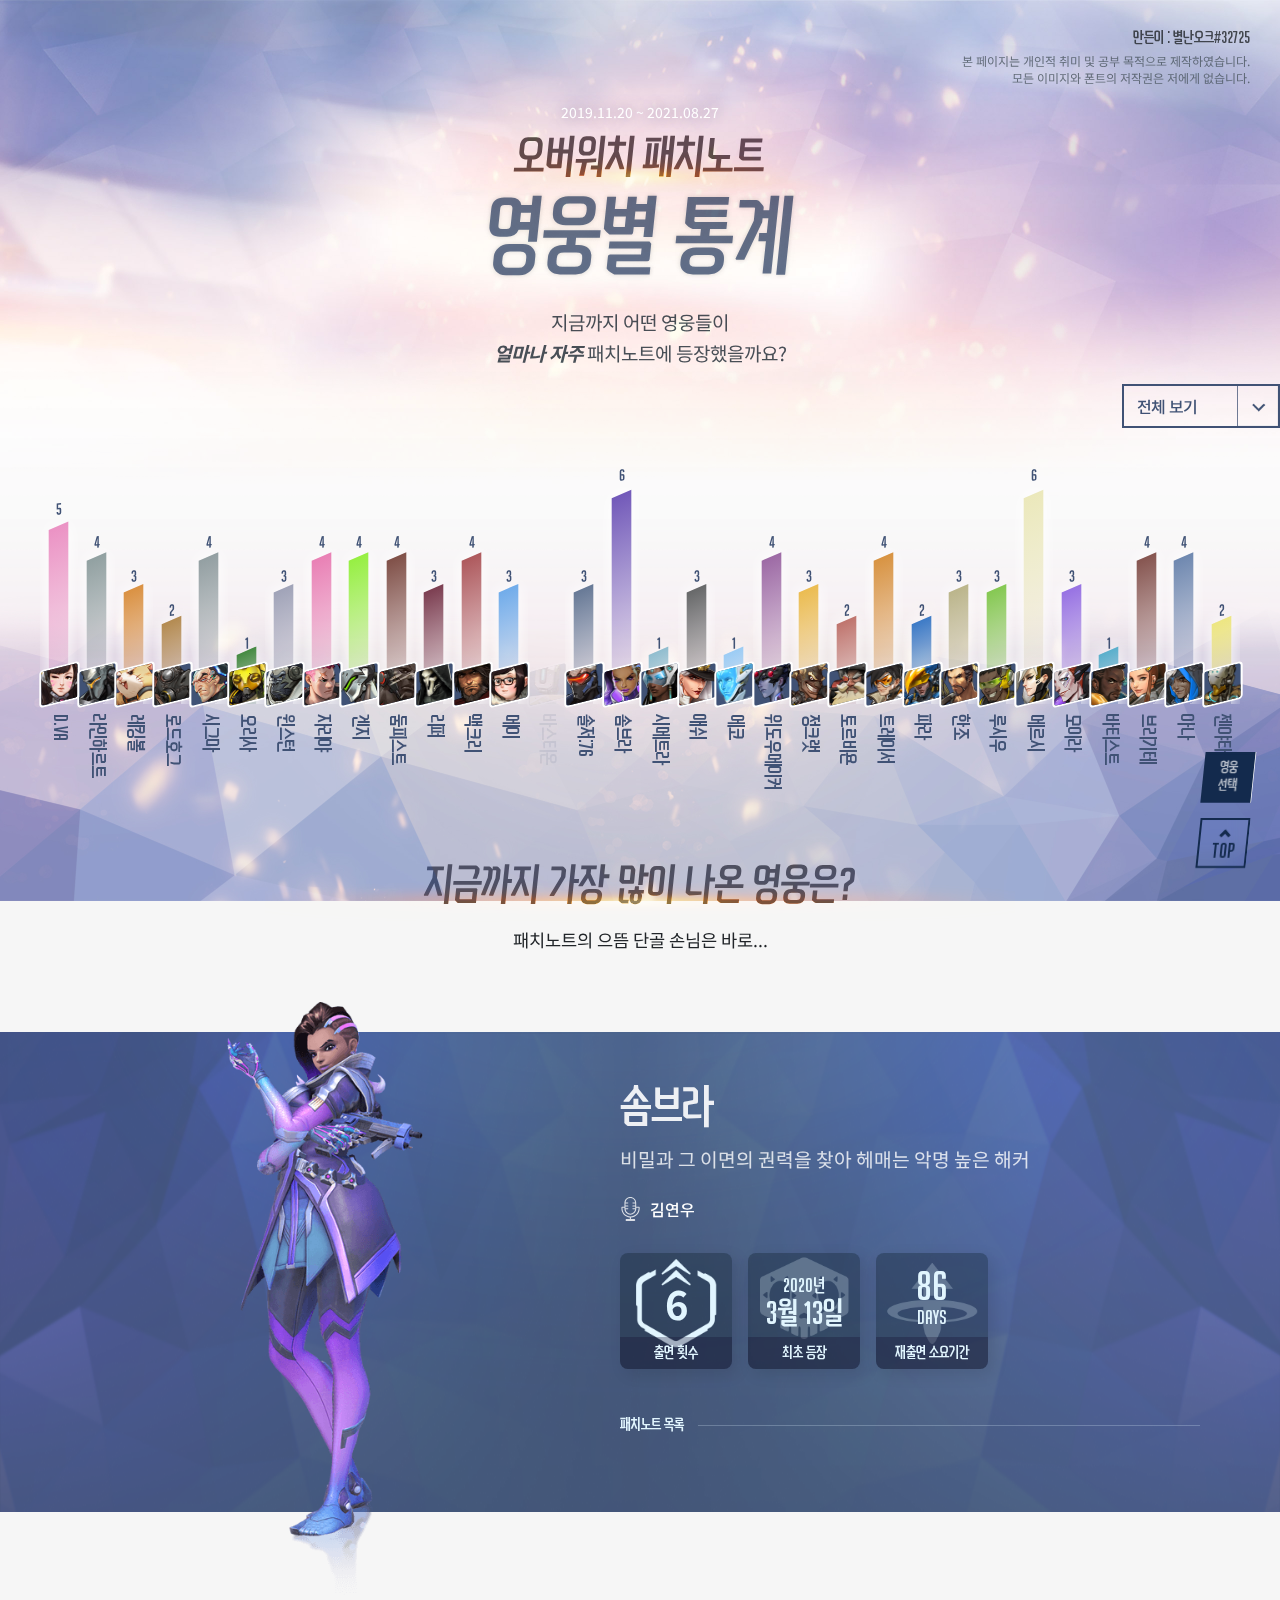
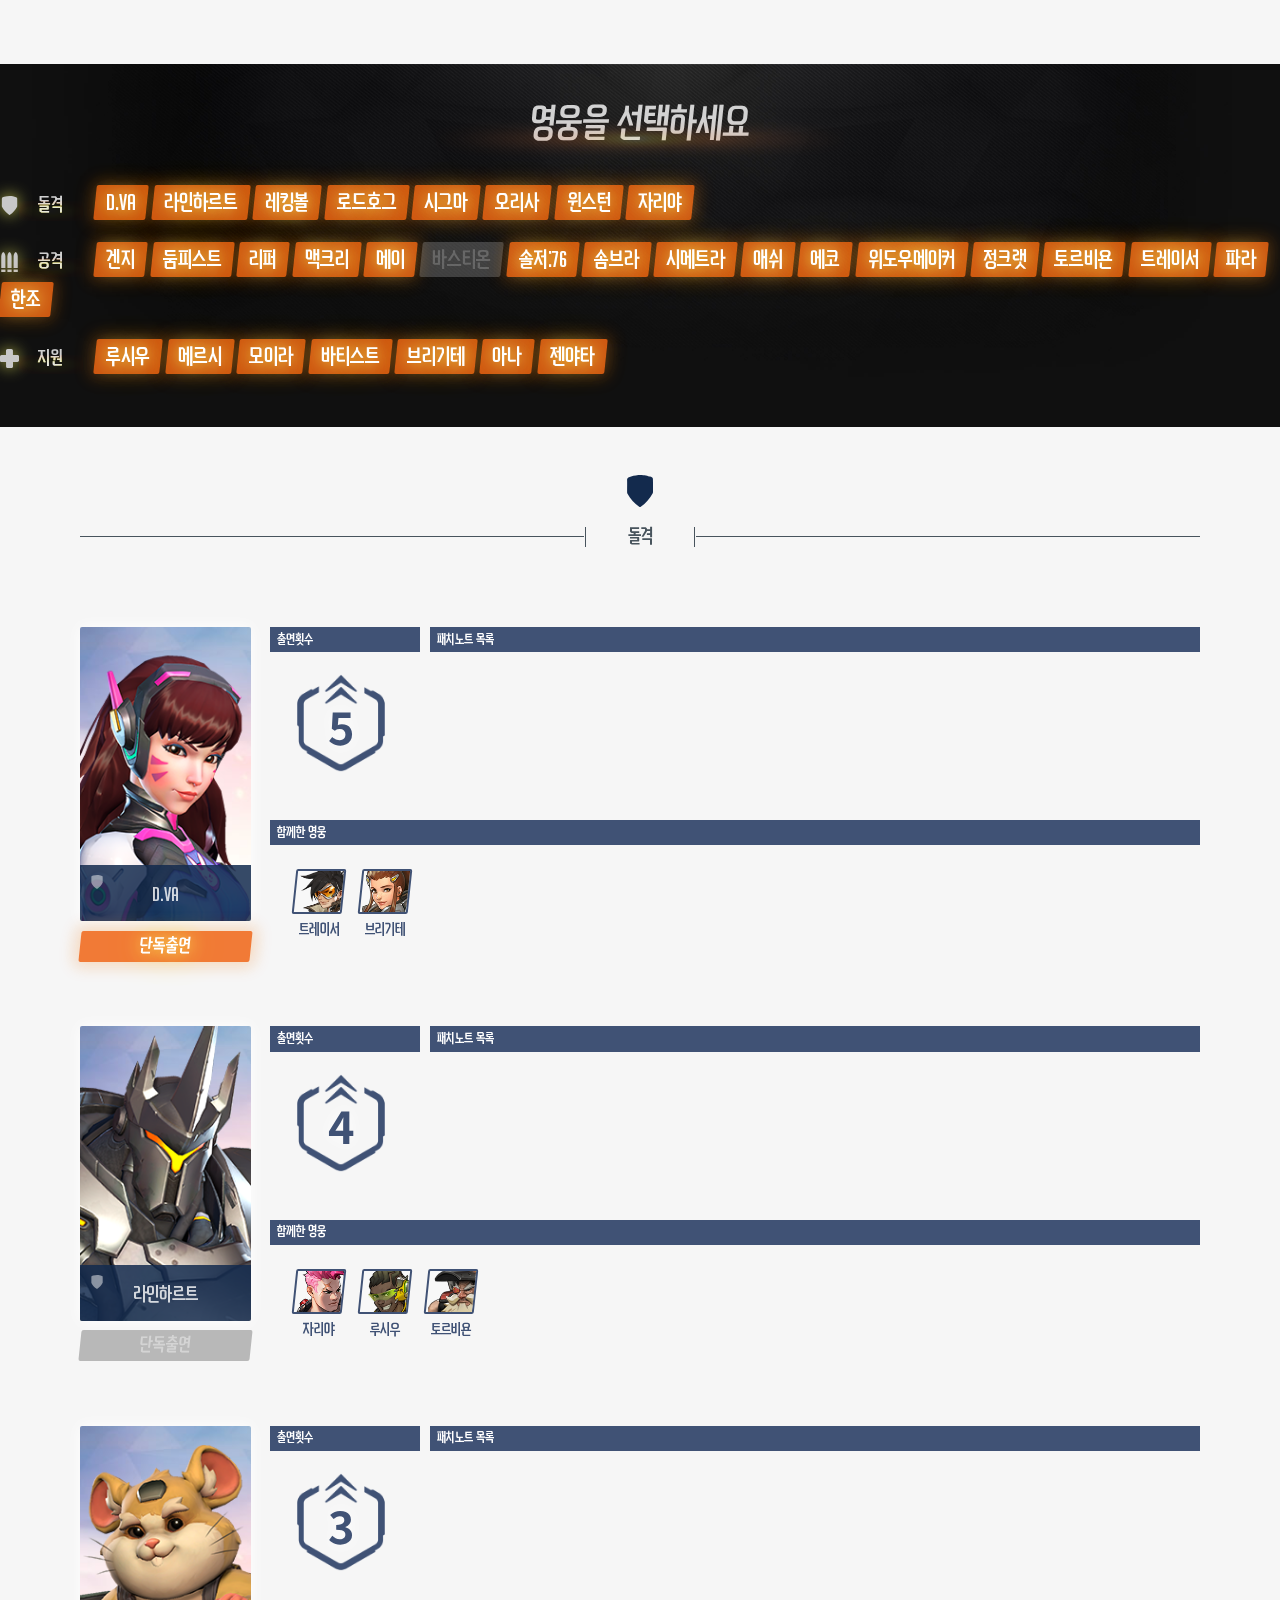
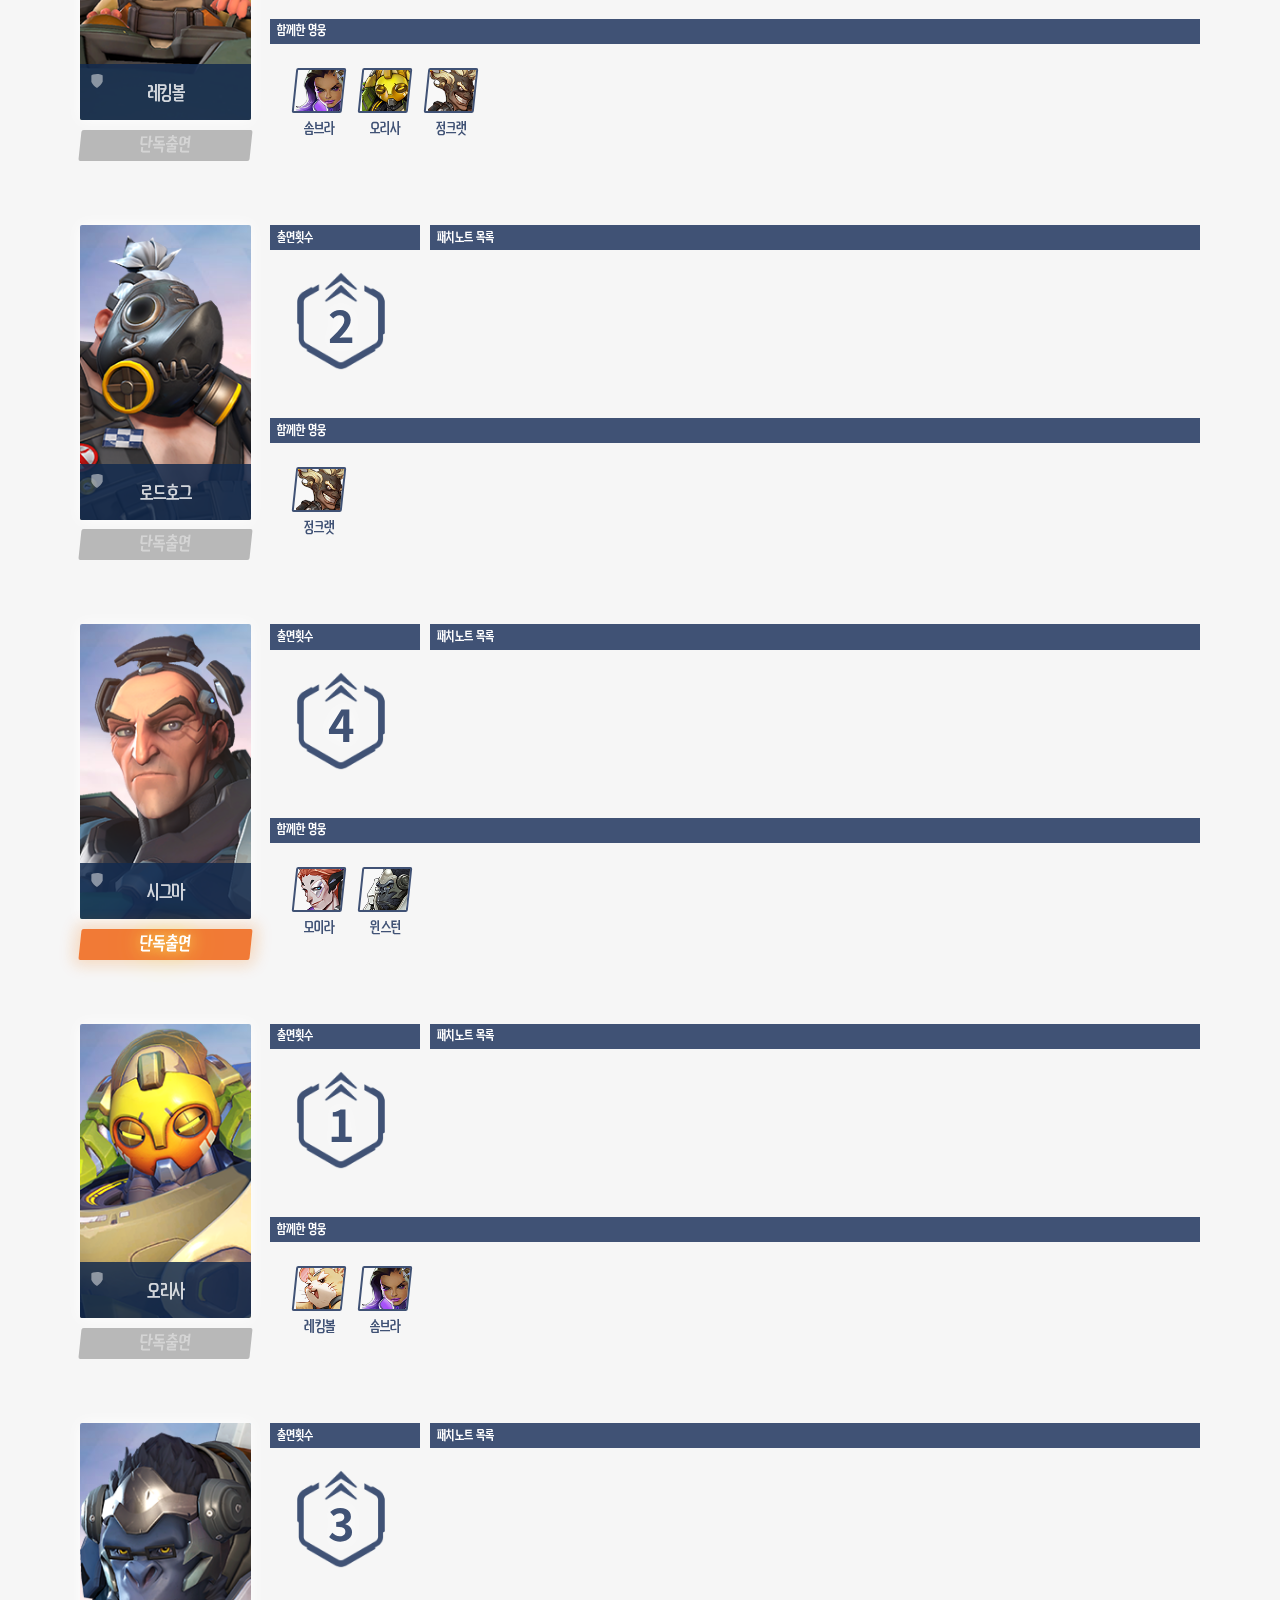
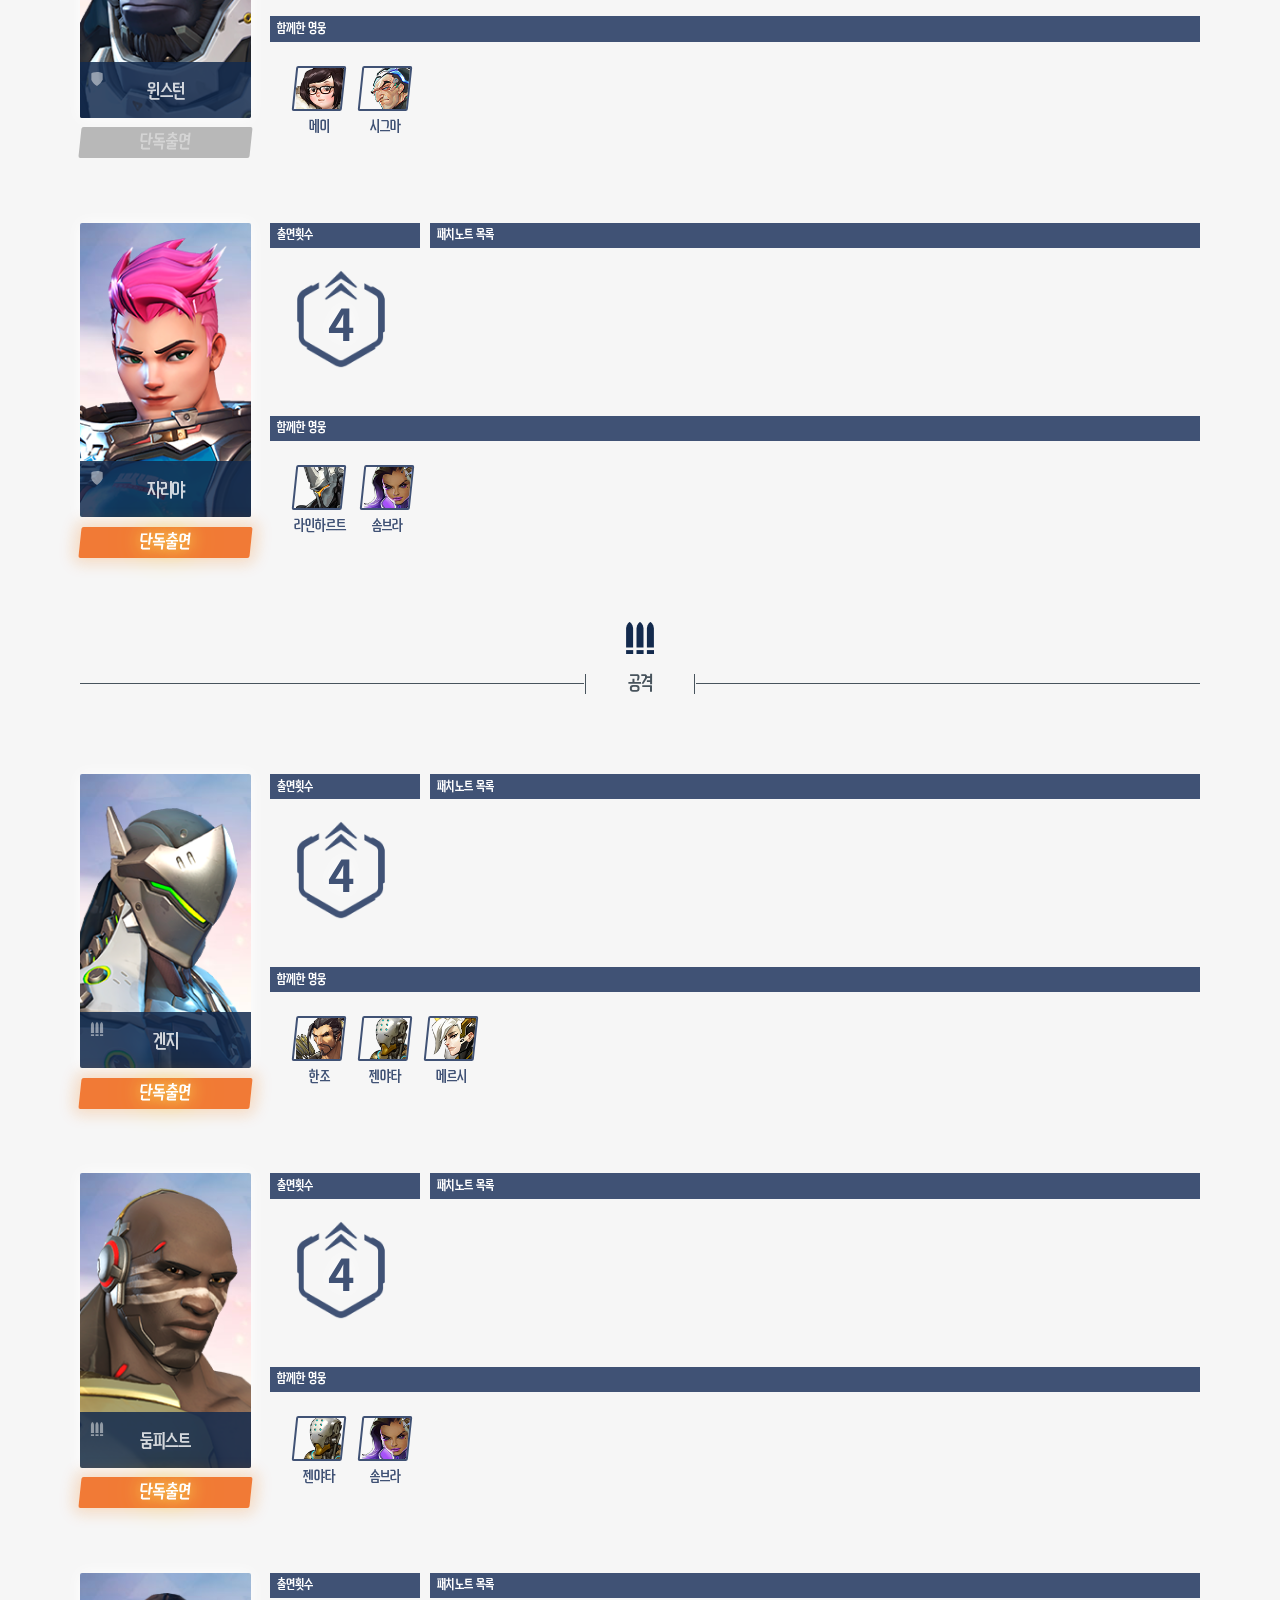
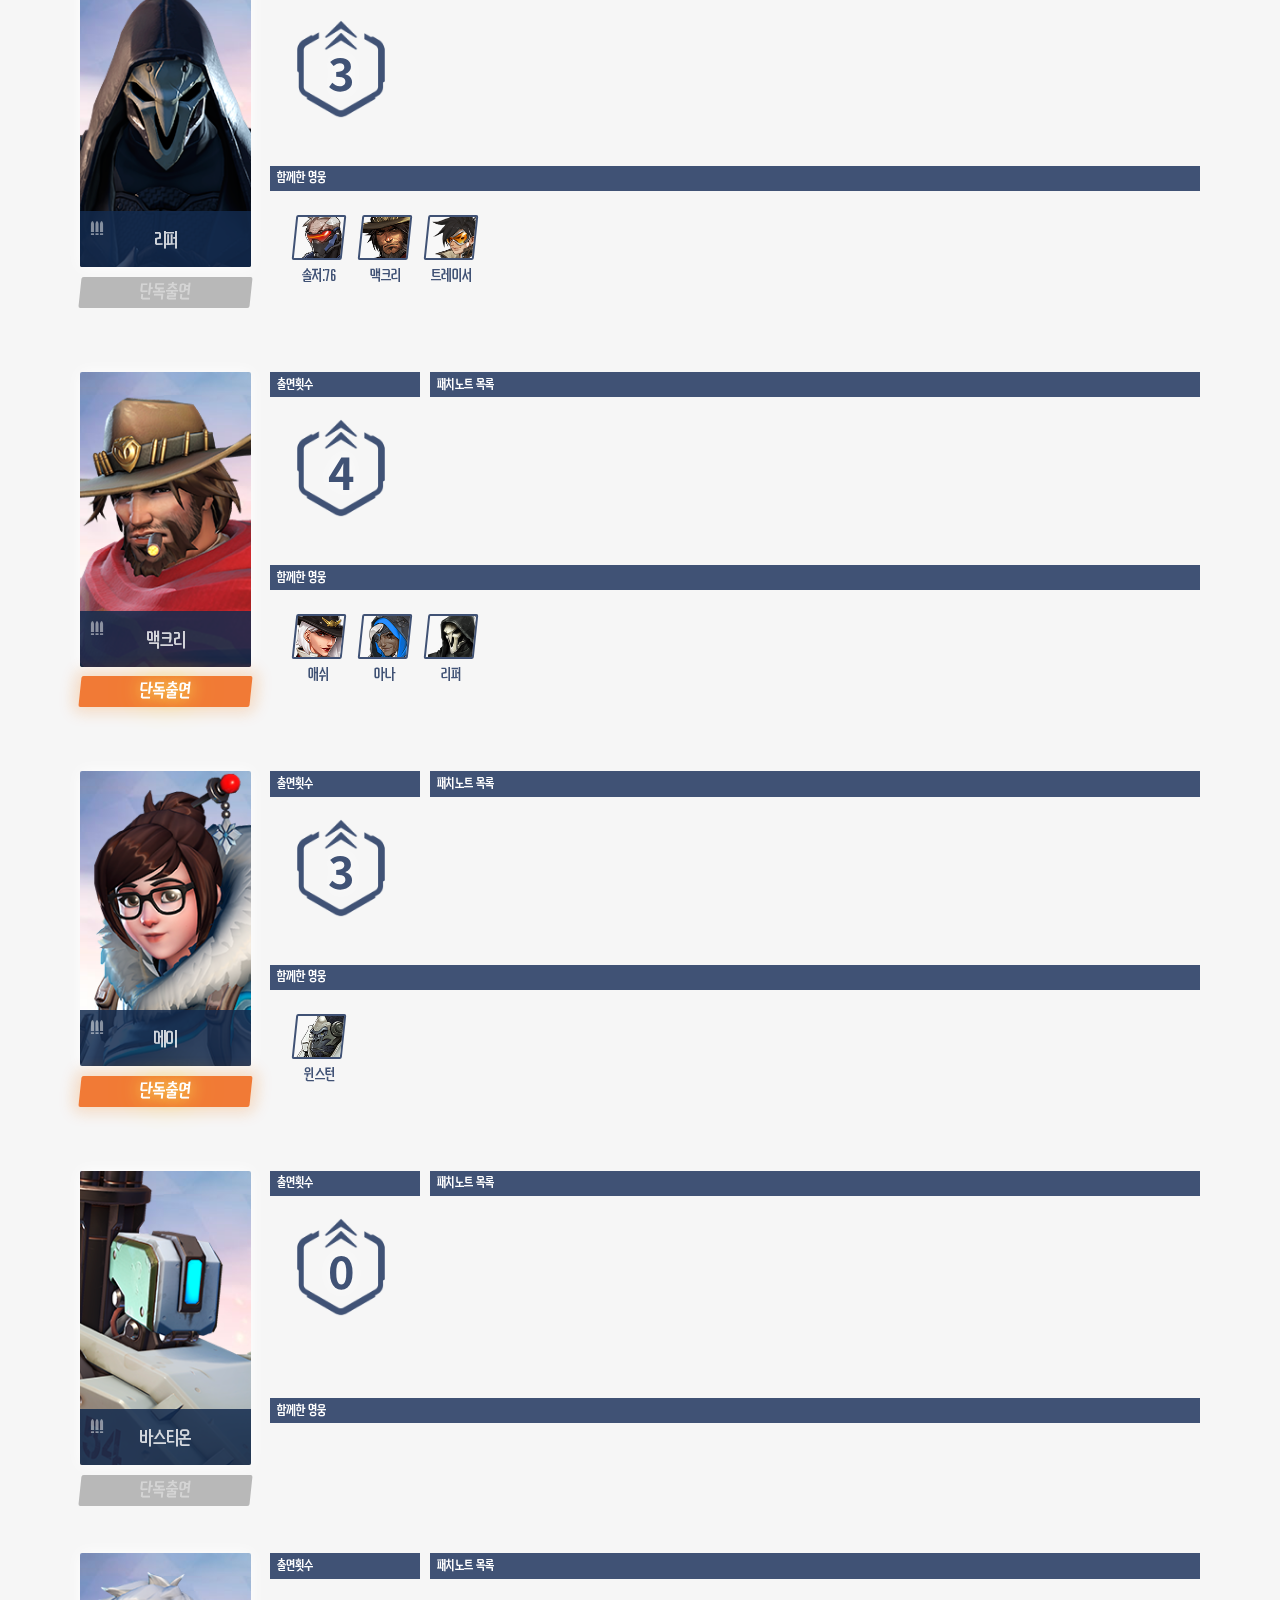
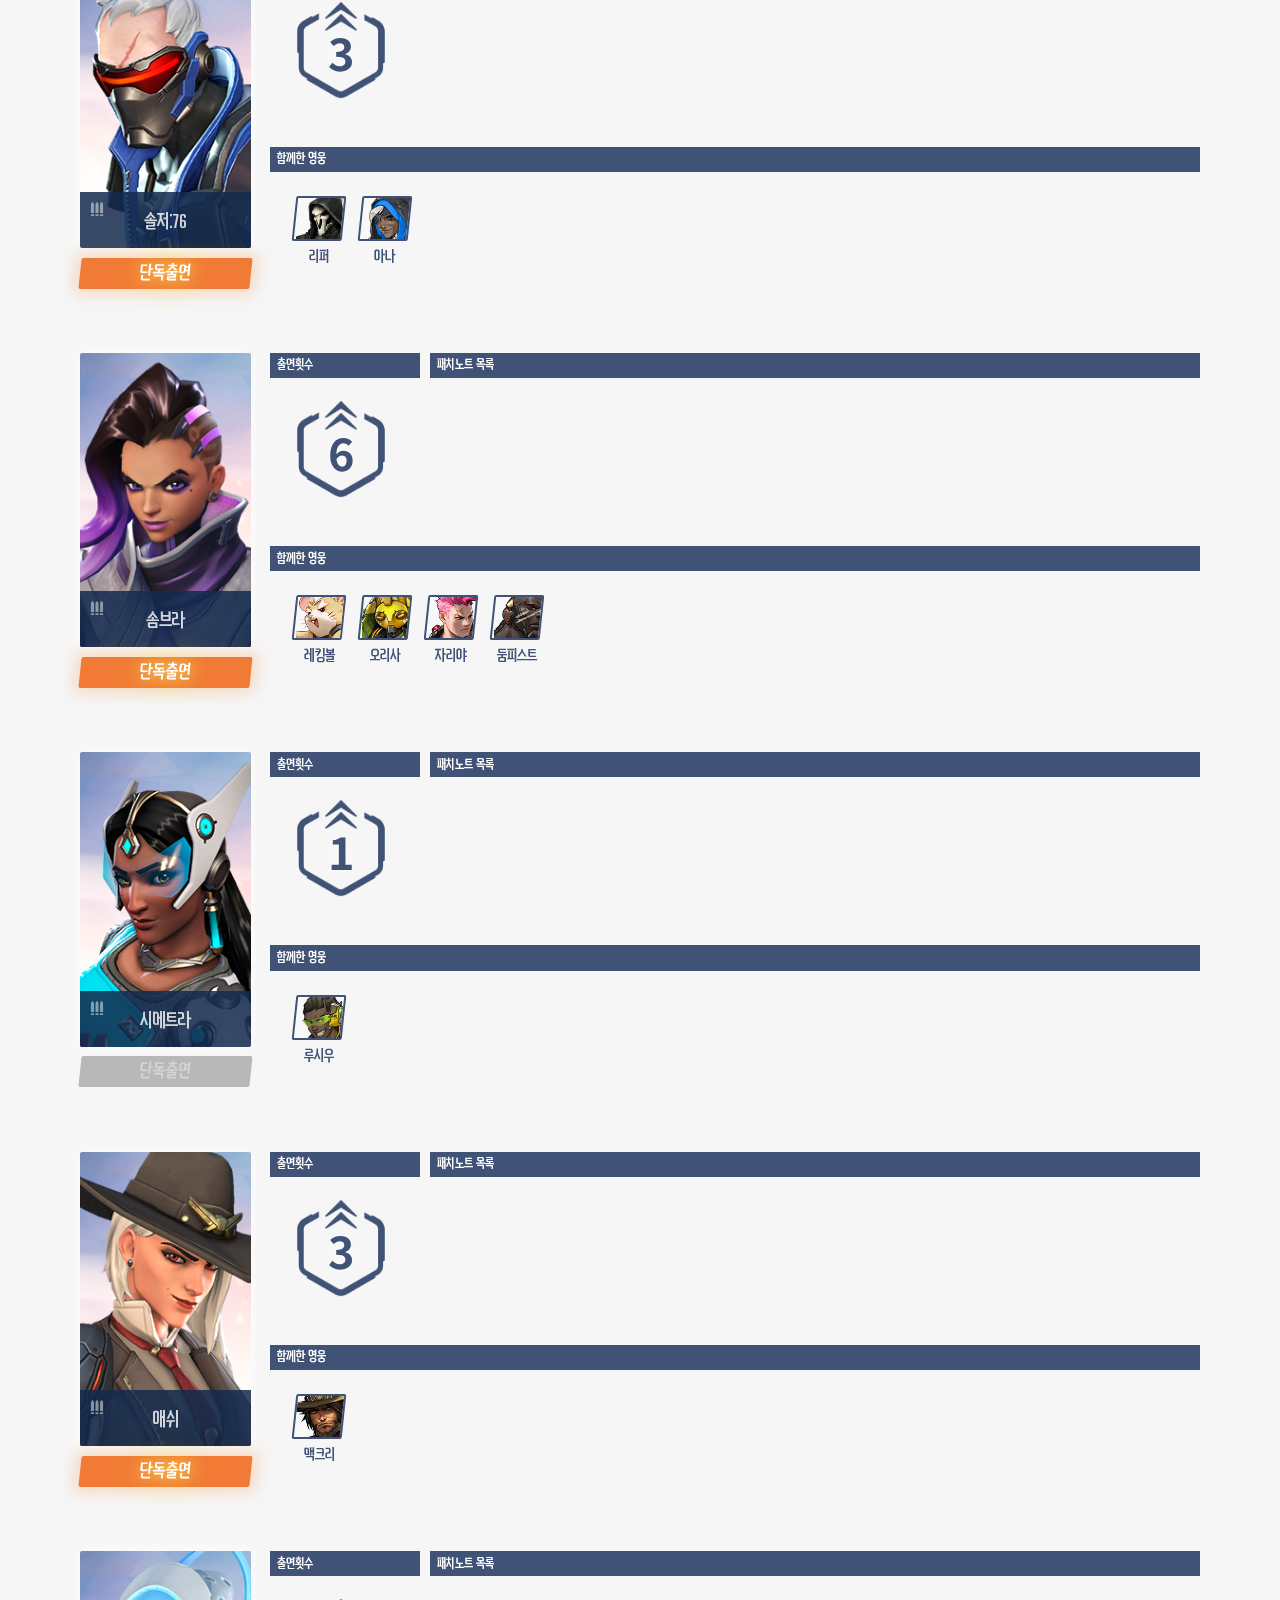
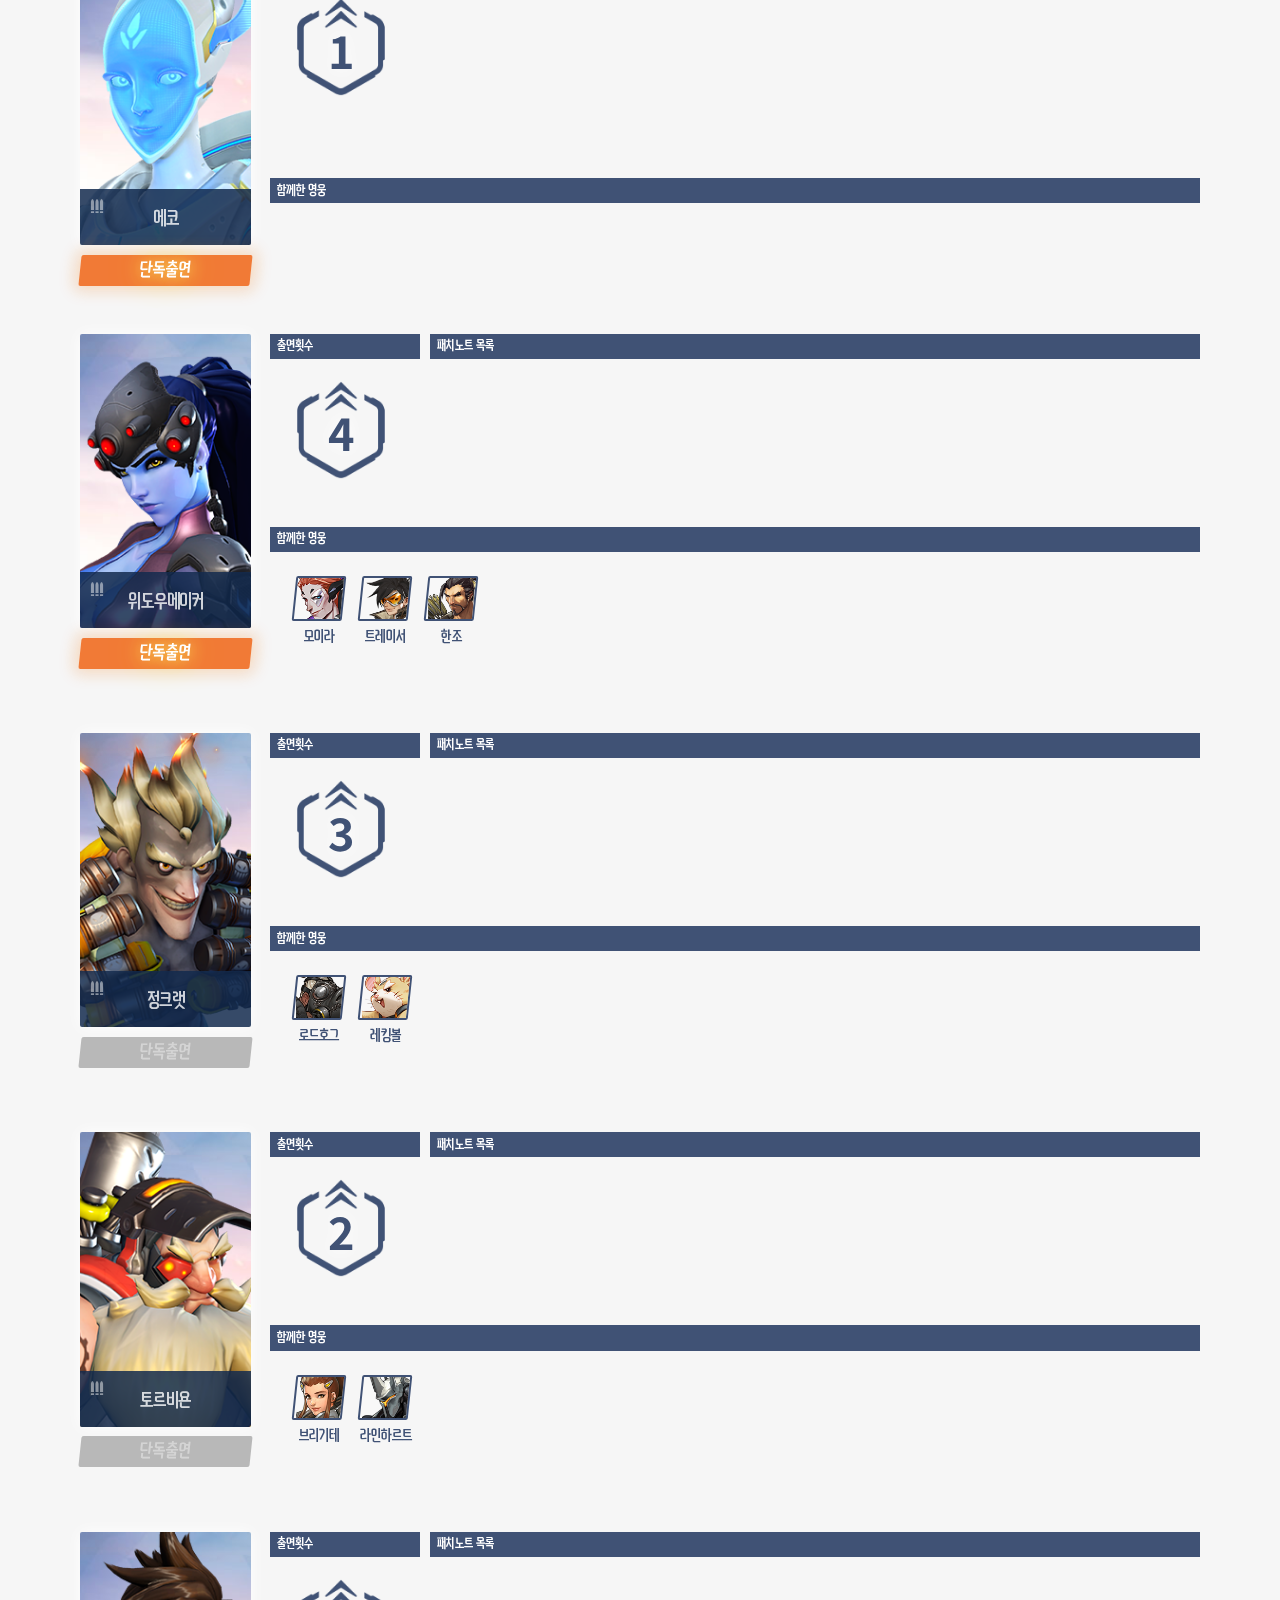
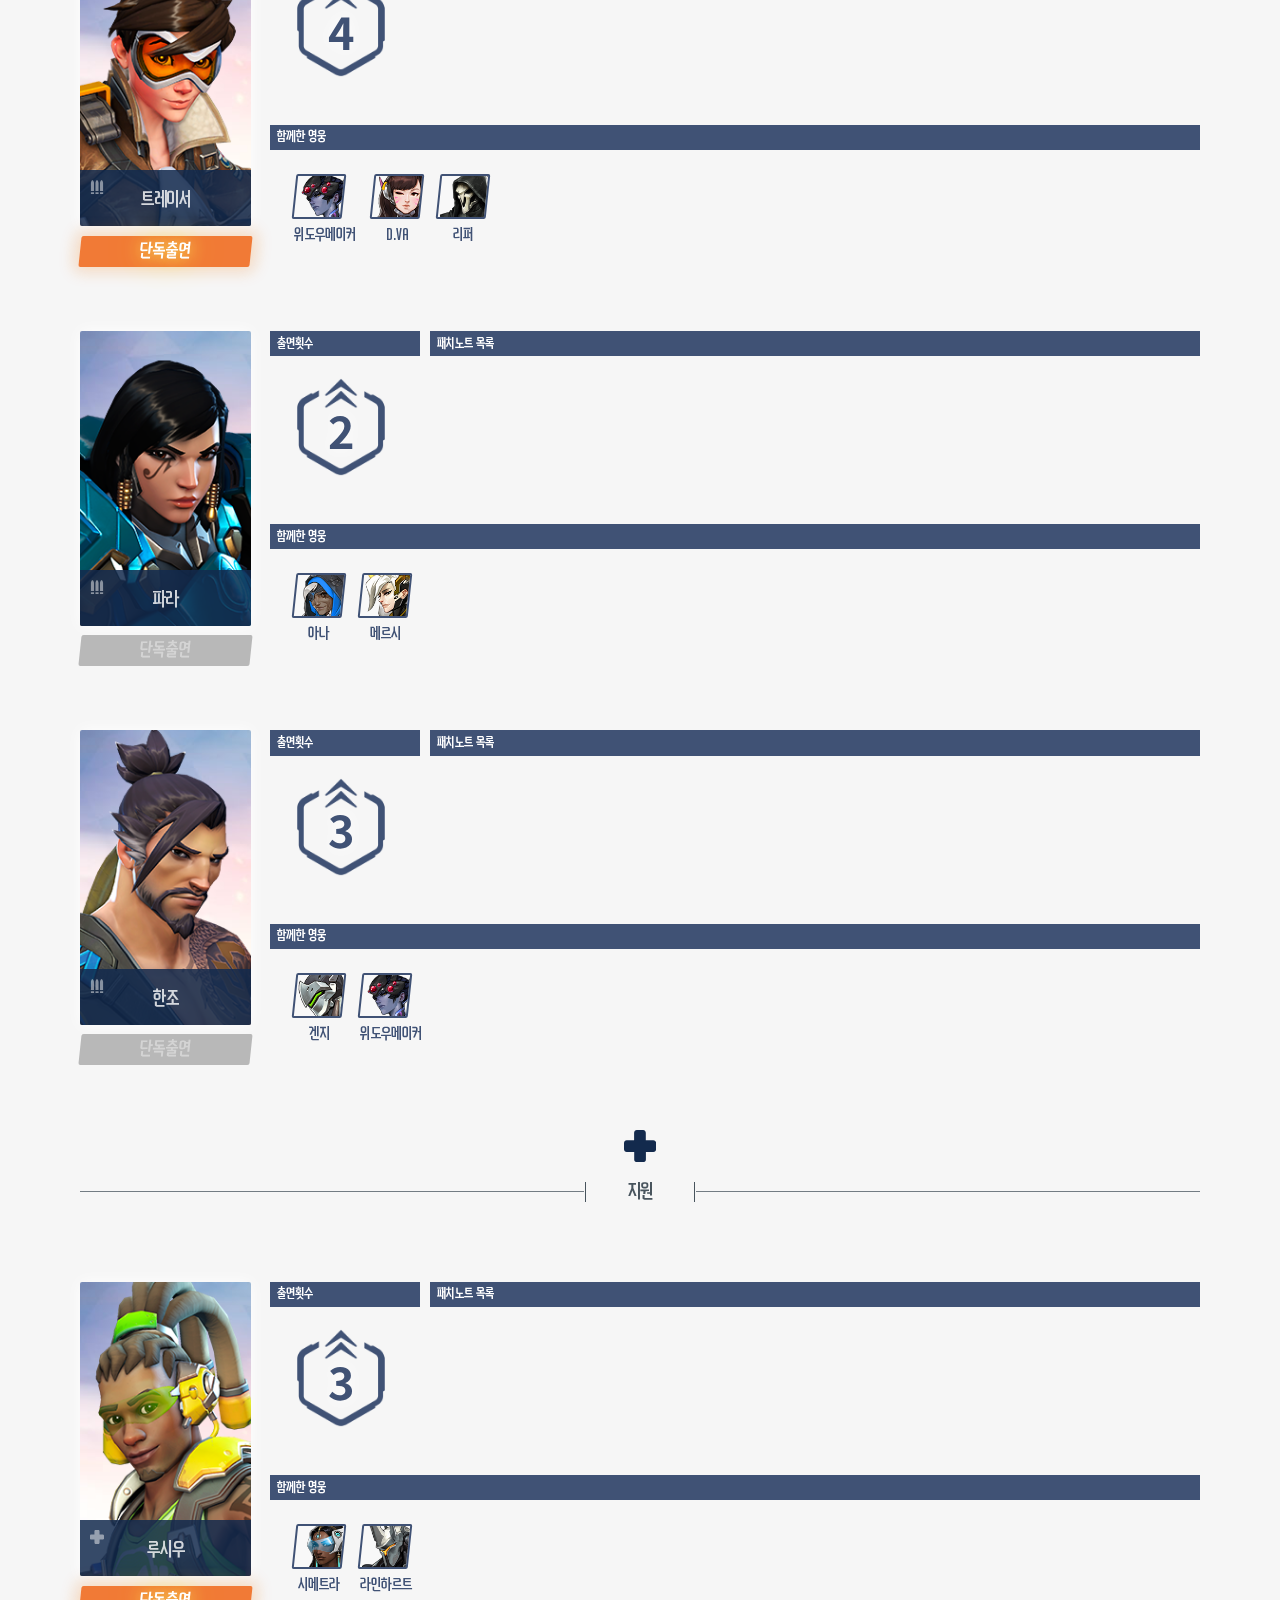
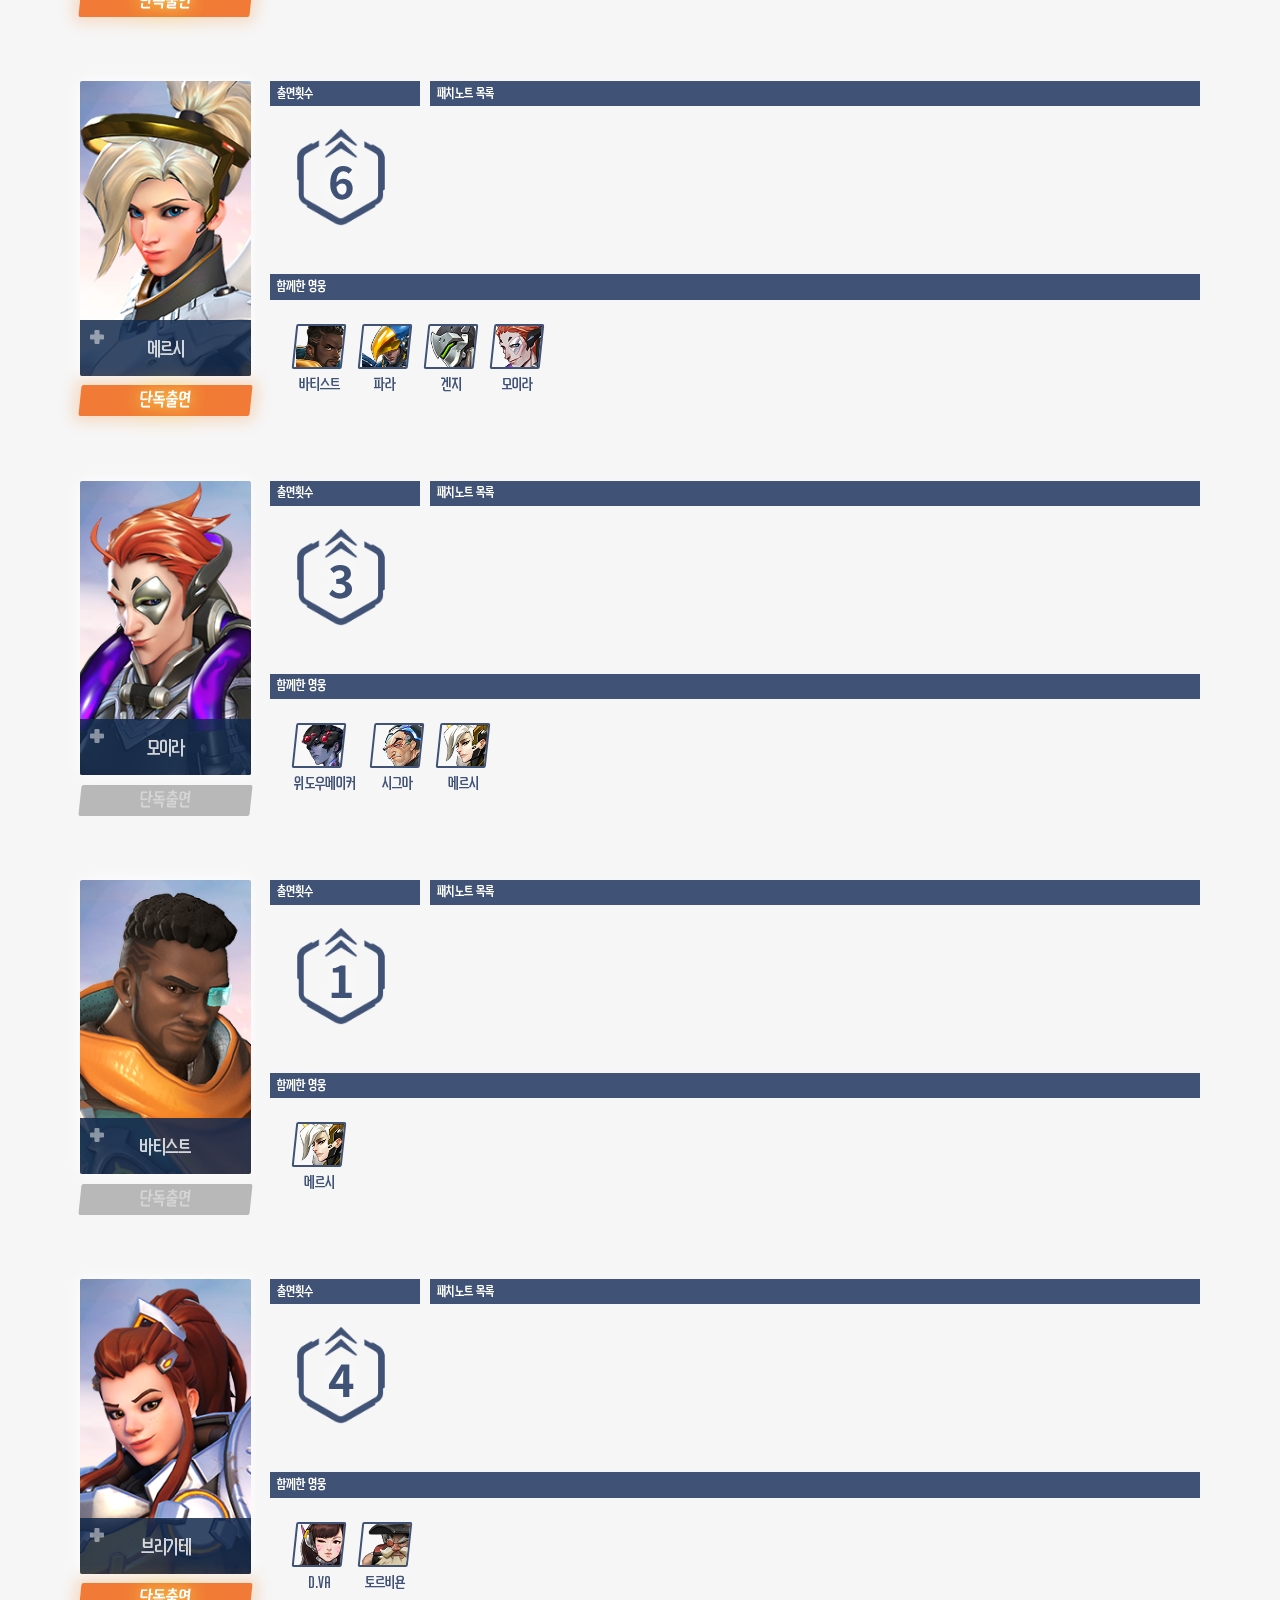
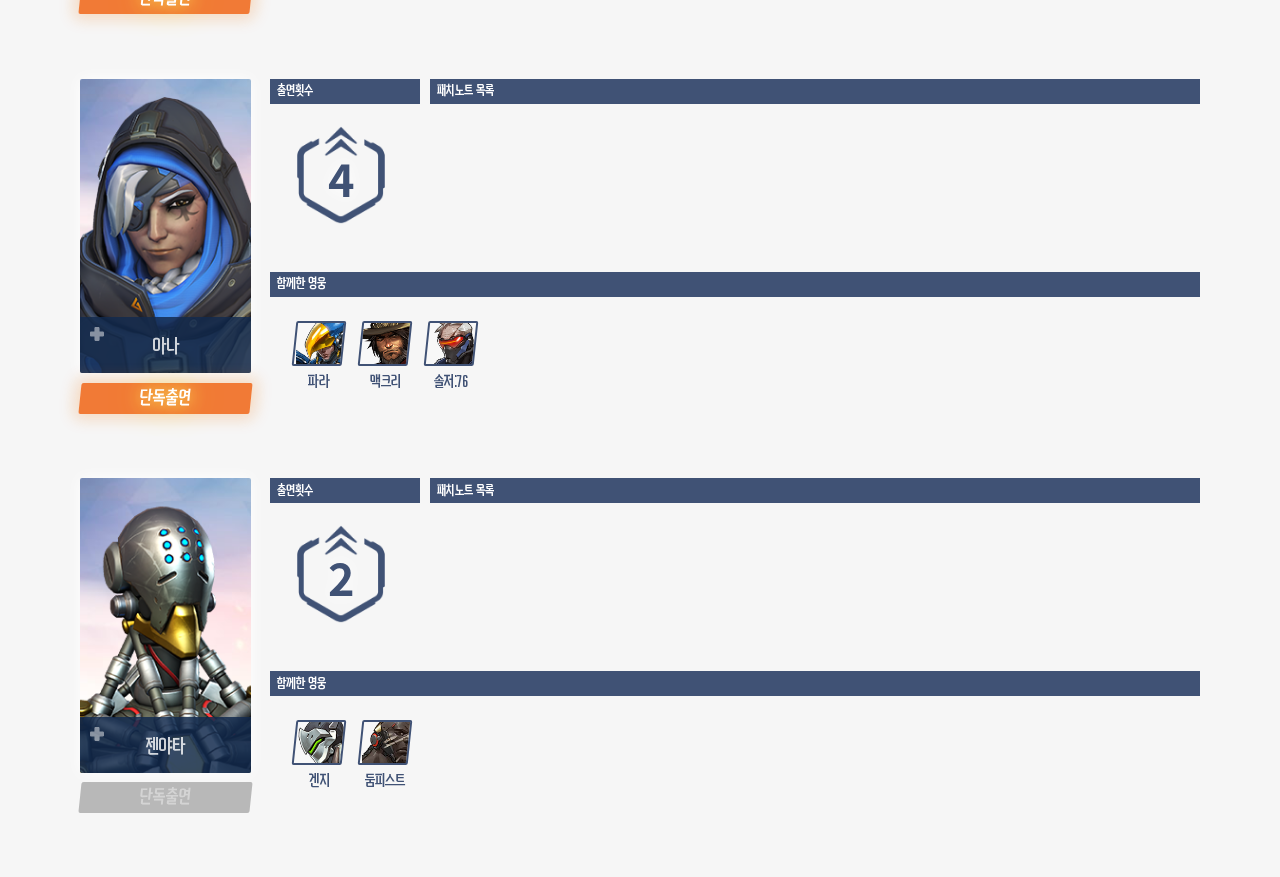
==== commit 3f75e3b6: "commit comment" ====
--- a/index.html
+++ b/index.html
@@ -22,7 +22,7 @@
 <!-- 🚩 경고 -->
 <div id="copyright">
     <div id="maker">만든이 : 별난오크#32725</div>
-    <div>본 페이지는 개인적 취미 및 공부 목적으로 제작하였으며 상업적이지 않습니다. <br>모든 이미지와 폰트의 저작권은 저에게 없습니다.</div>
+    <div>본 페이지는 개인적 취미 및 공부 목적으로 제작하였습니다. <br>모든 이미지와 폰트의 저작권은 저에게 없습니다.</div>
 </div><!-- copyright -->
 
 <!-- 🚩 타이틀 -->
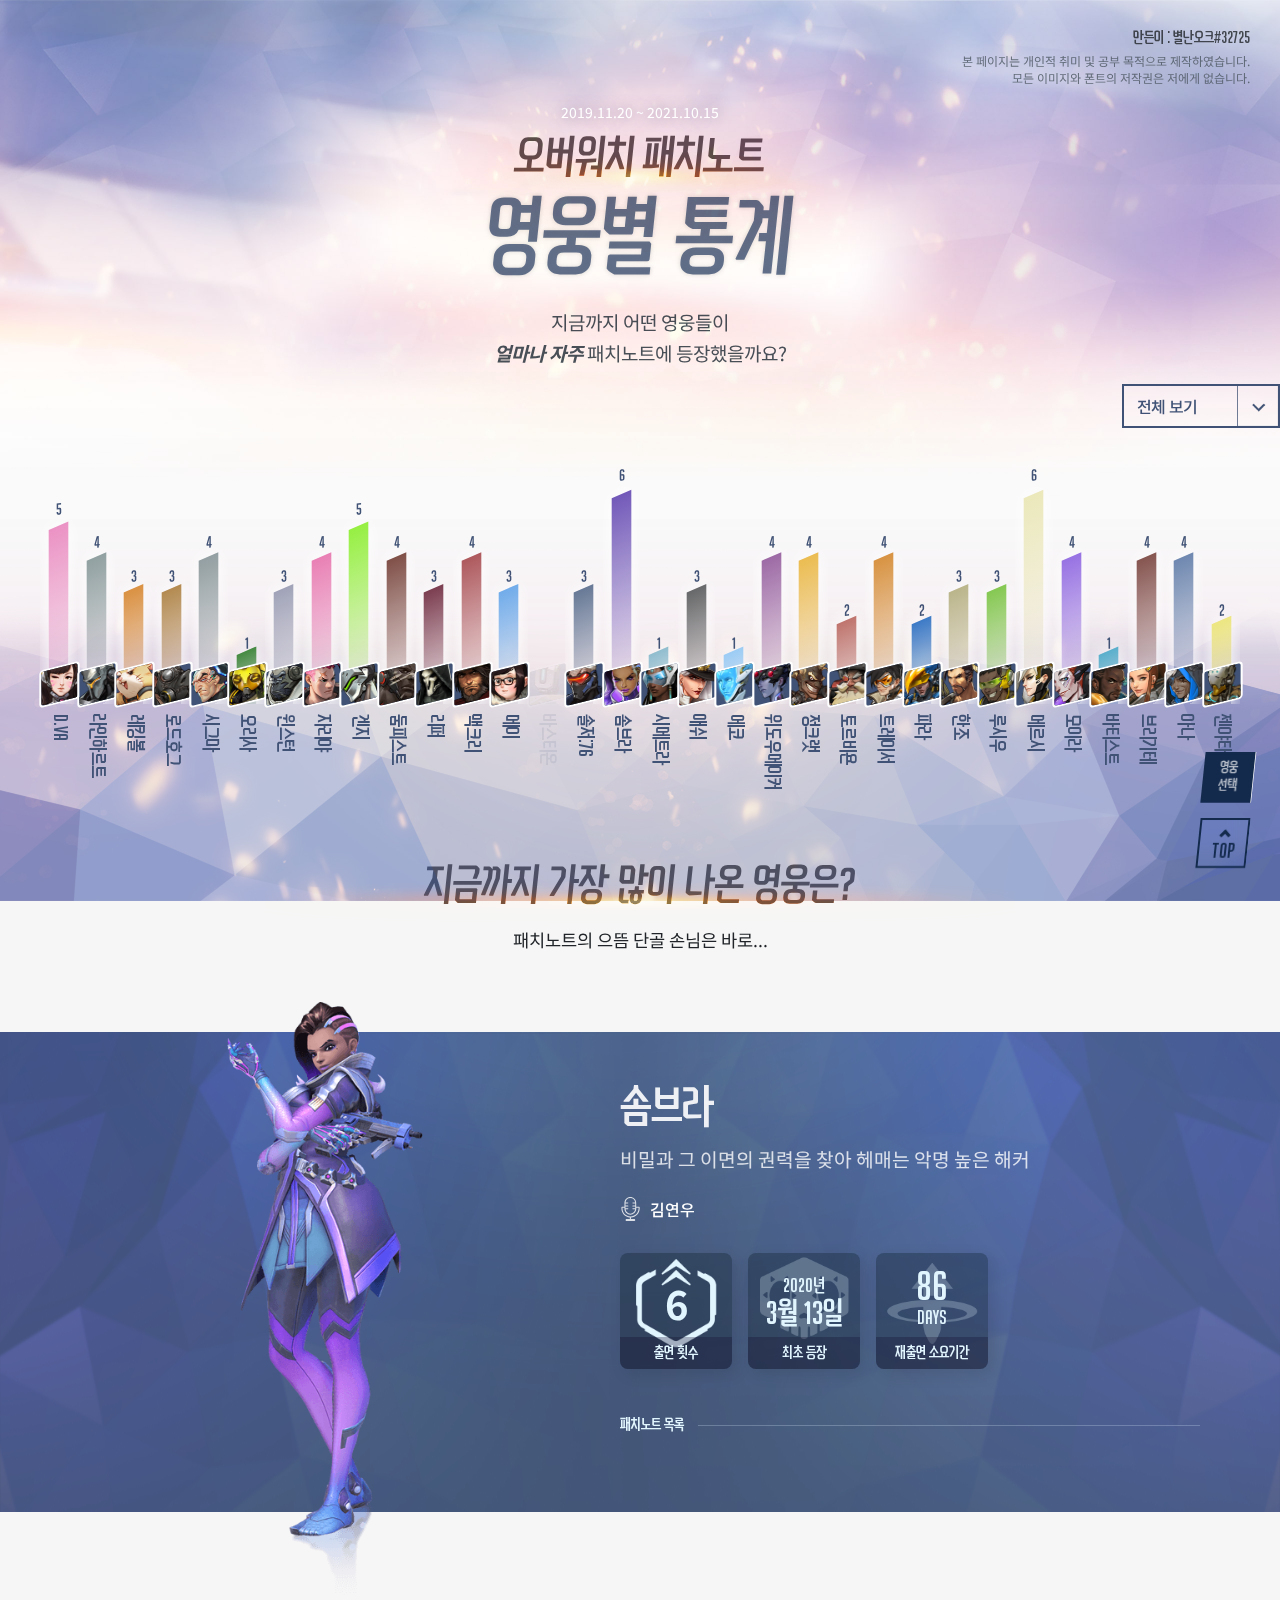
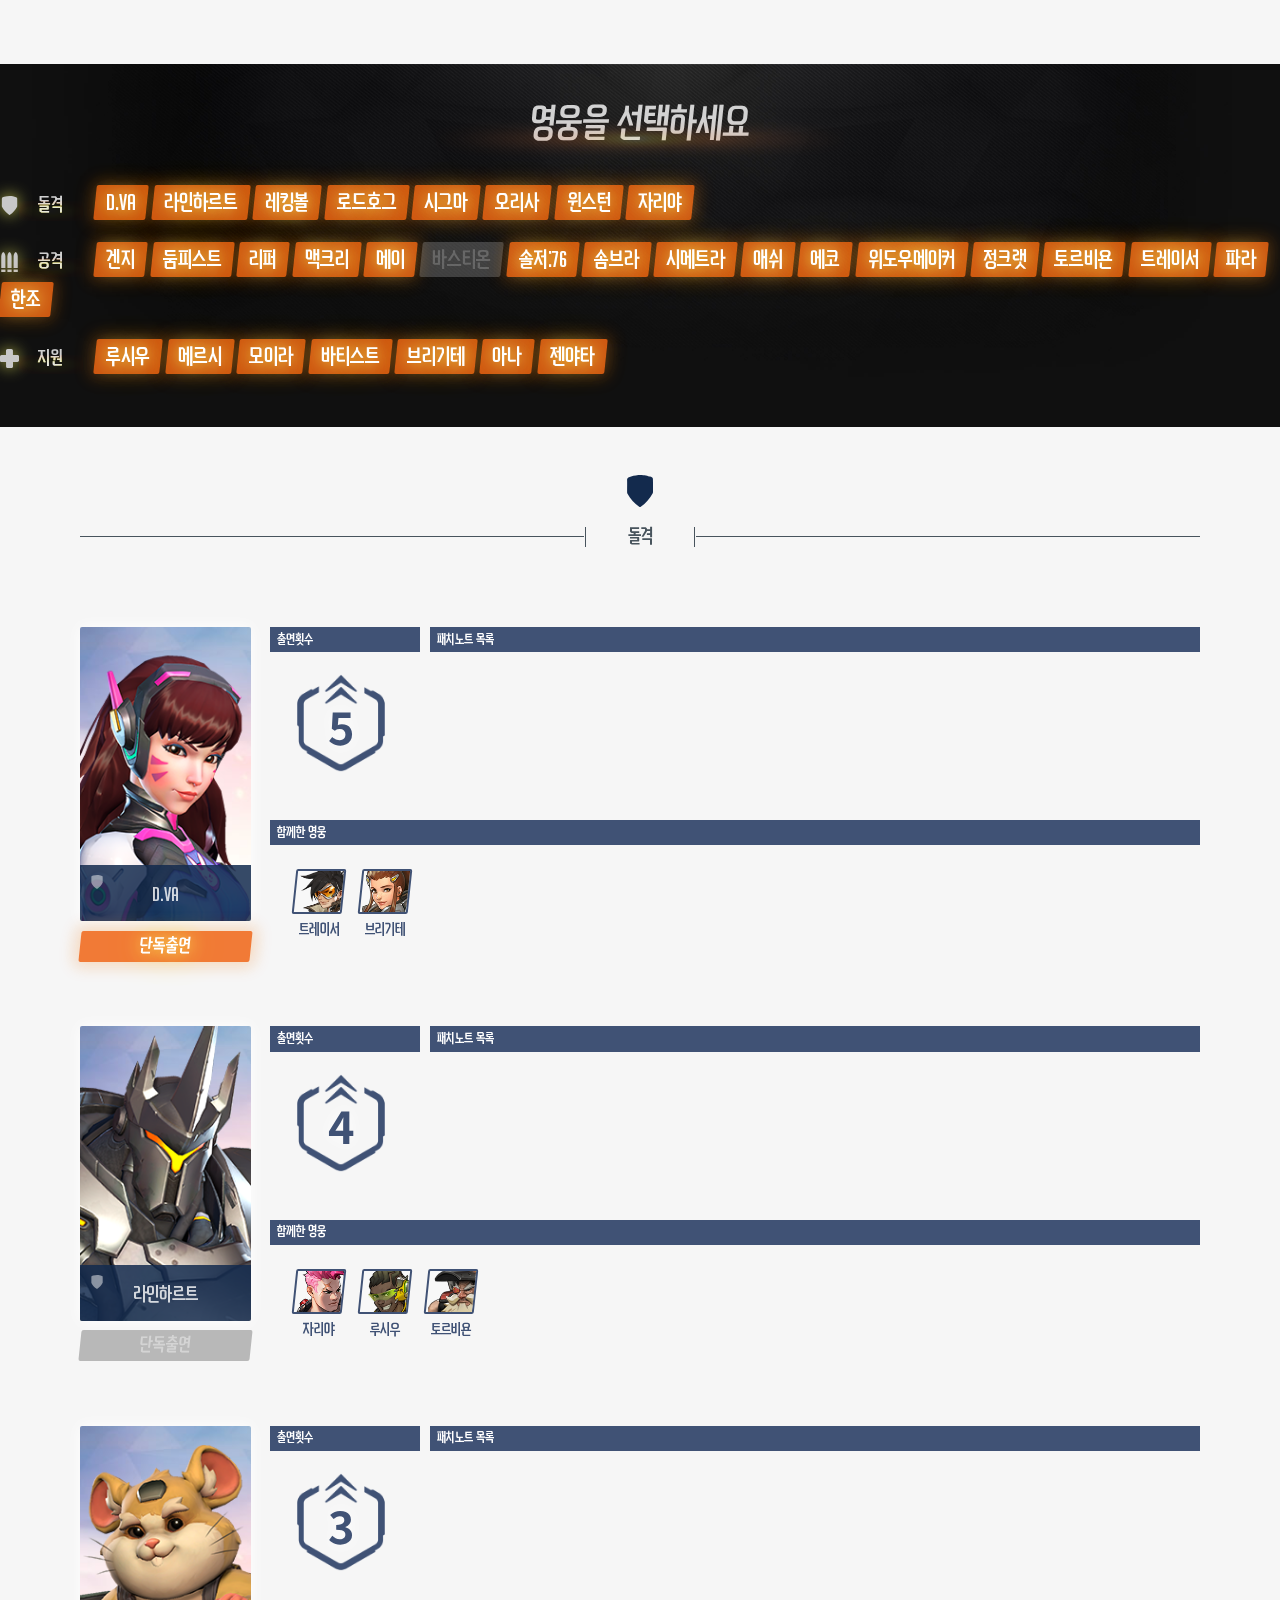
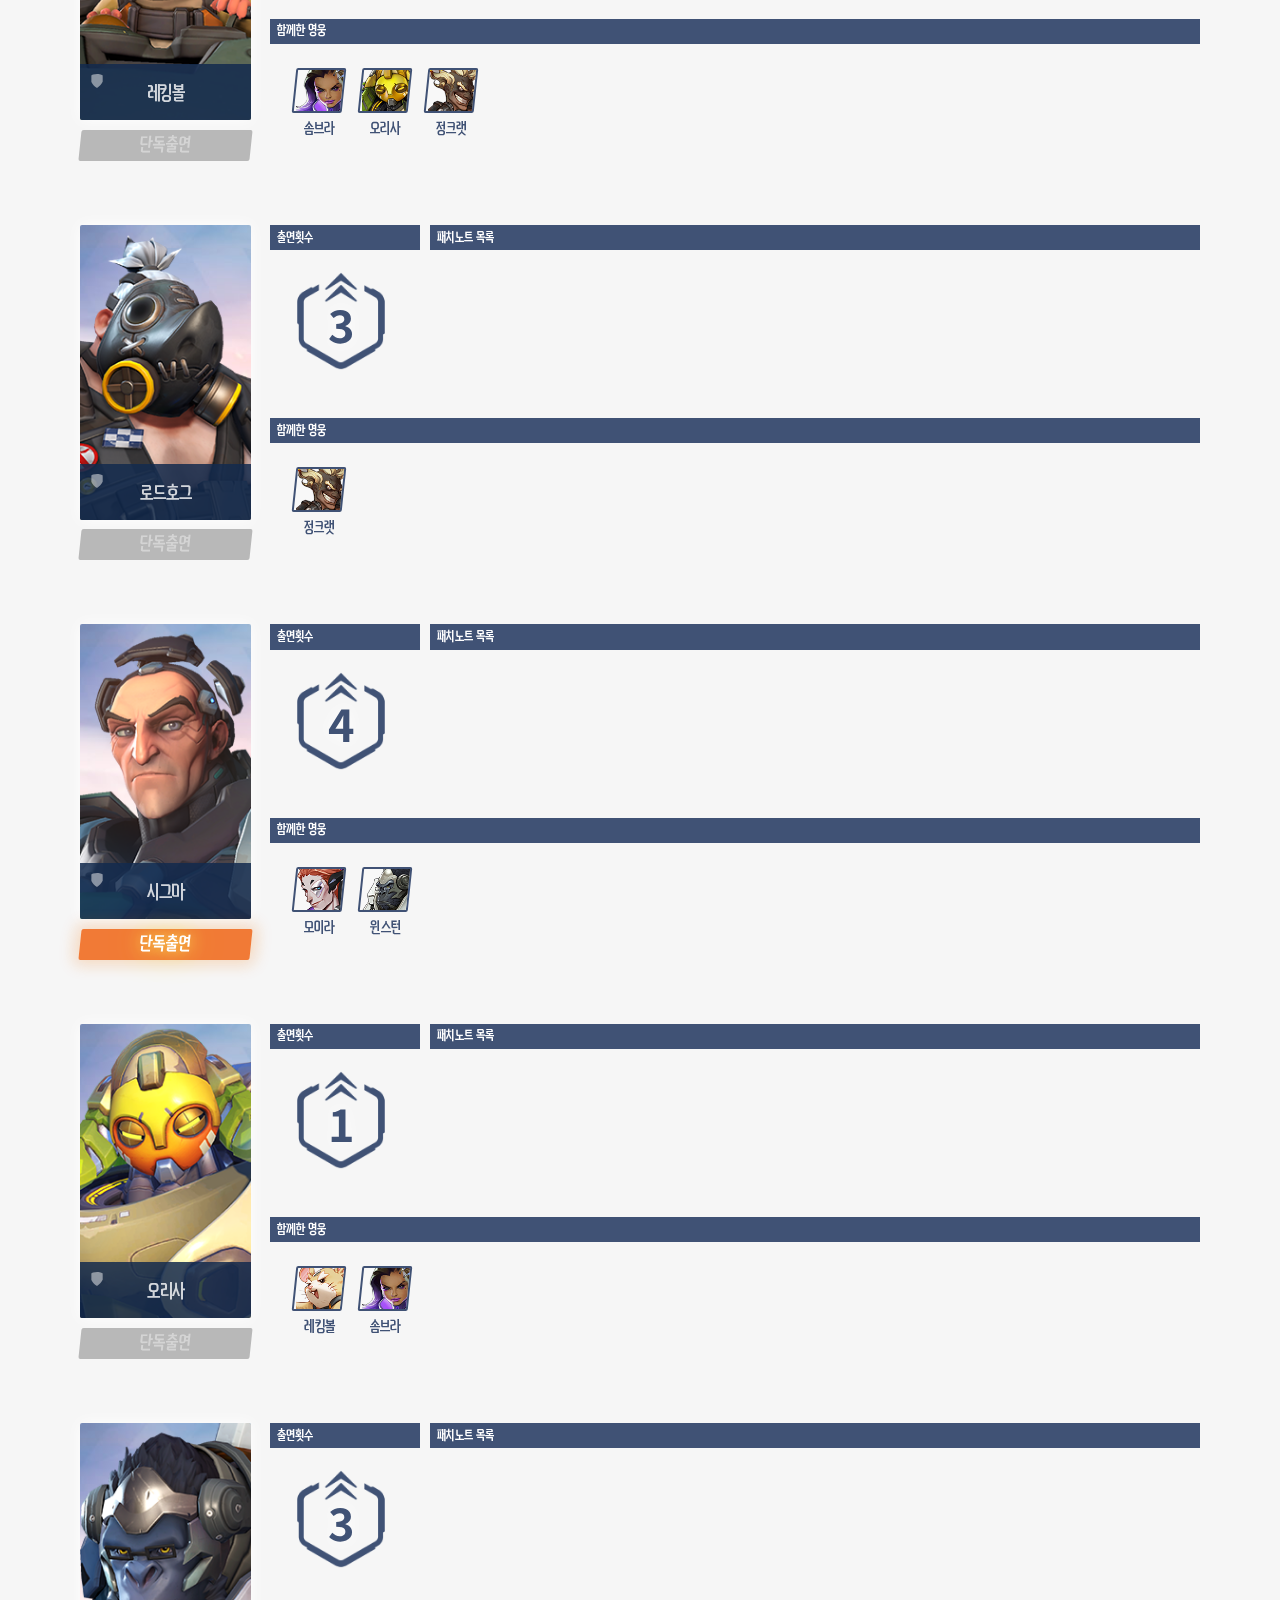
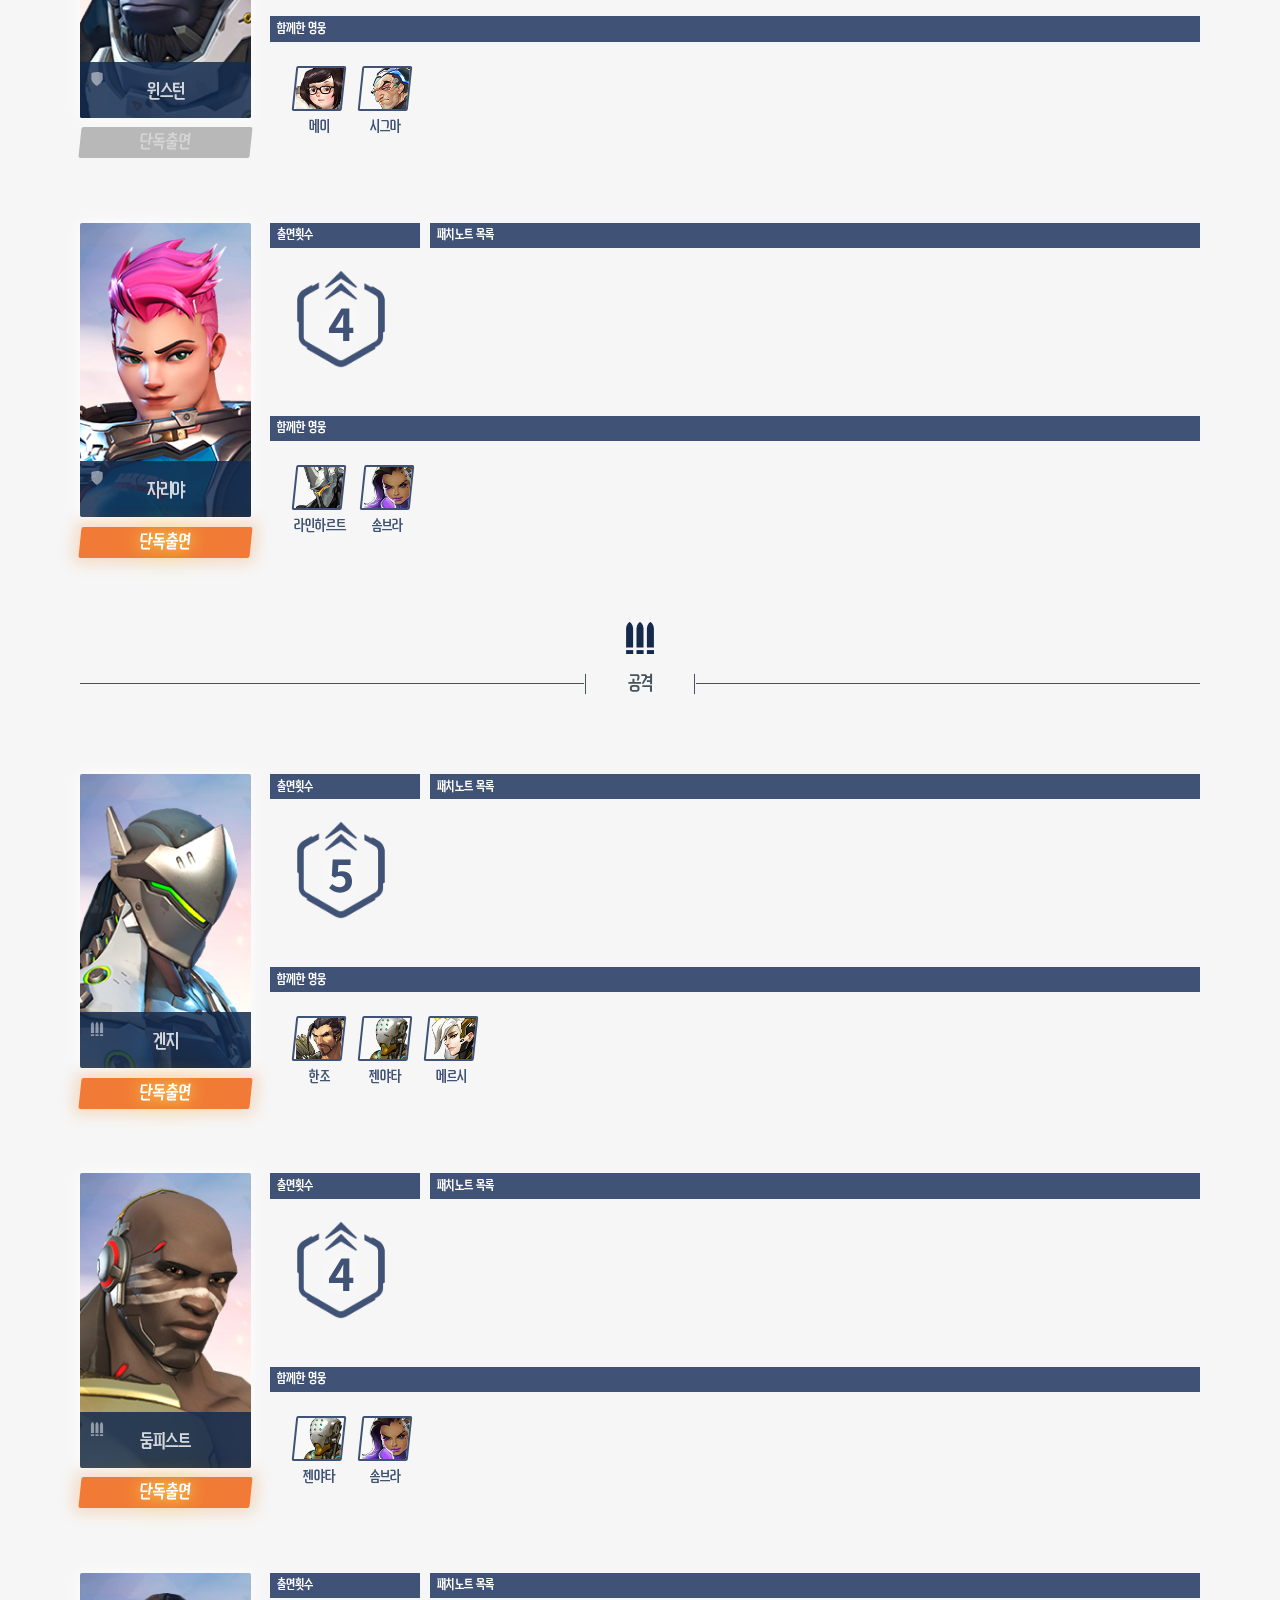
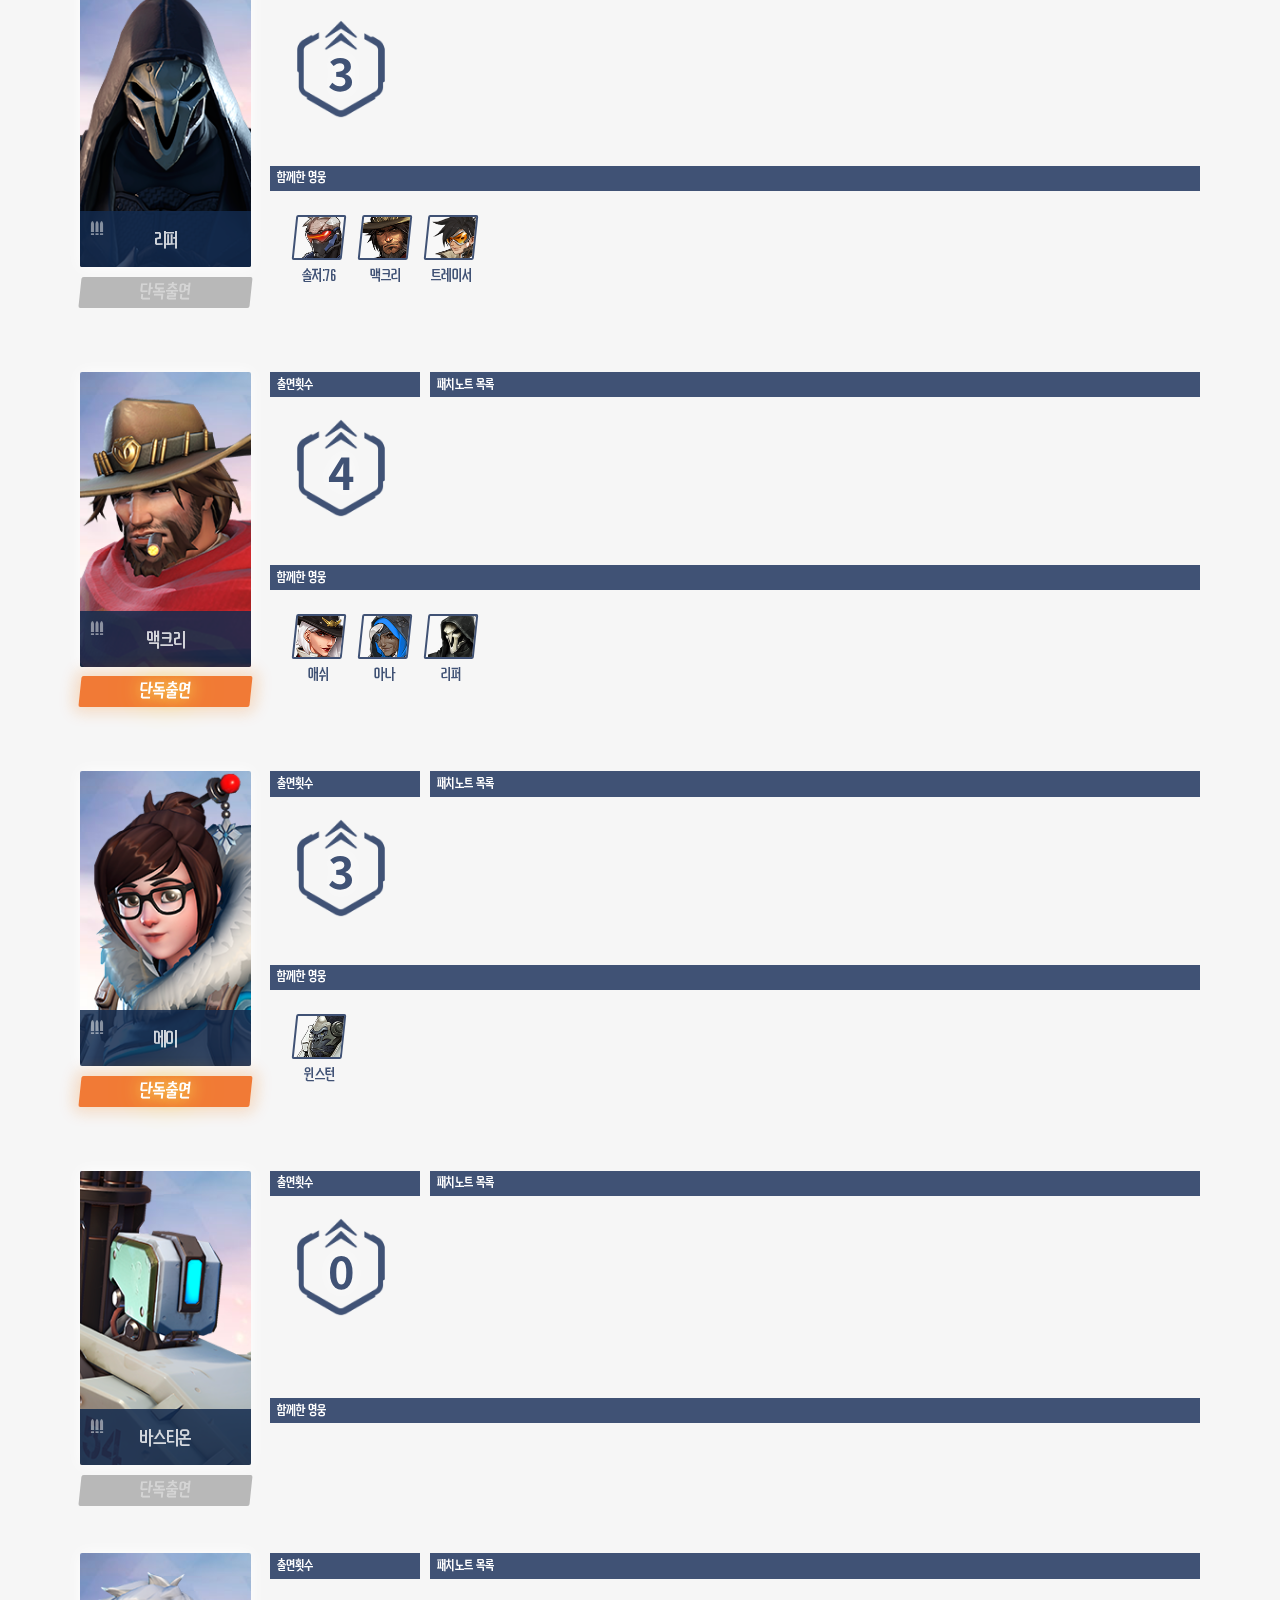
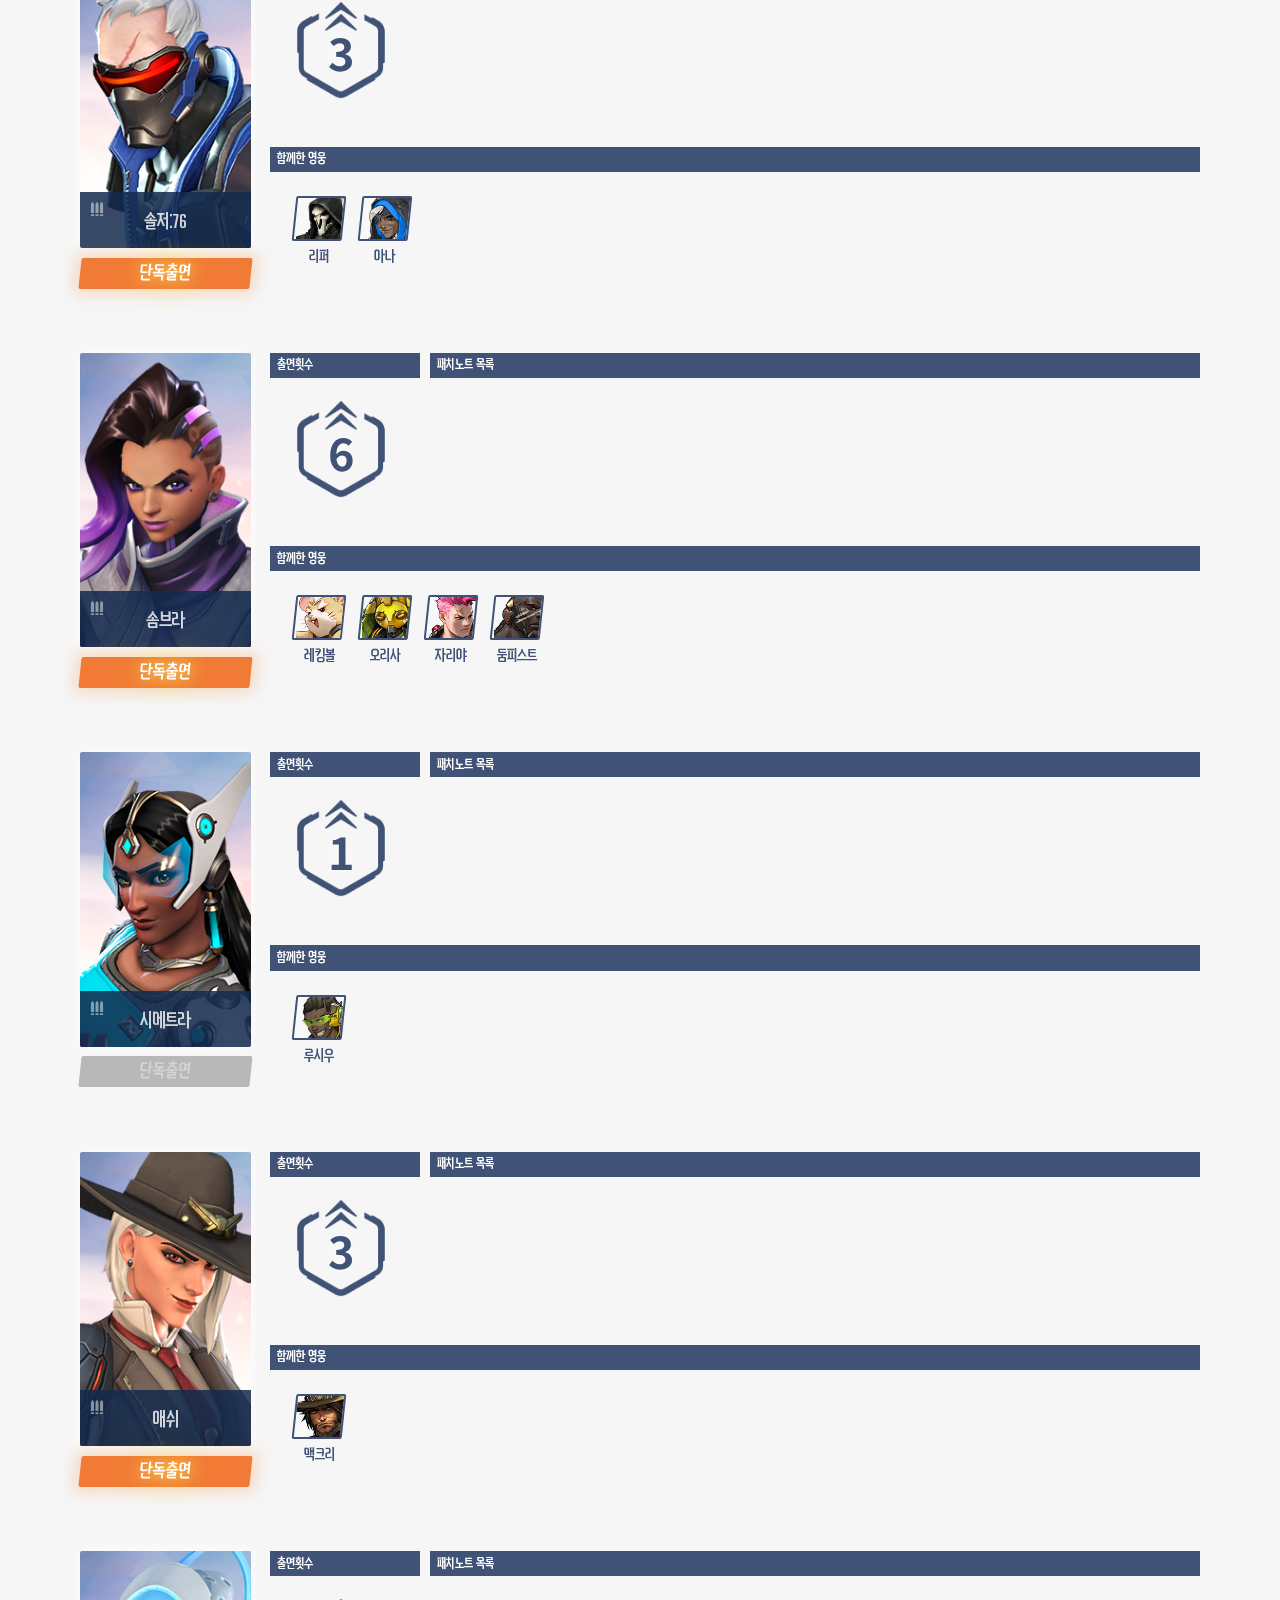
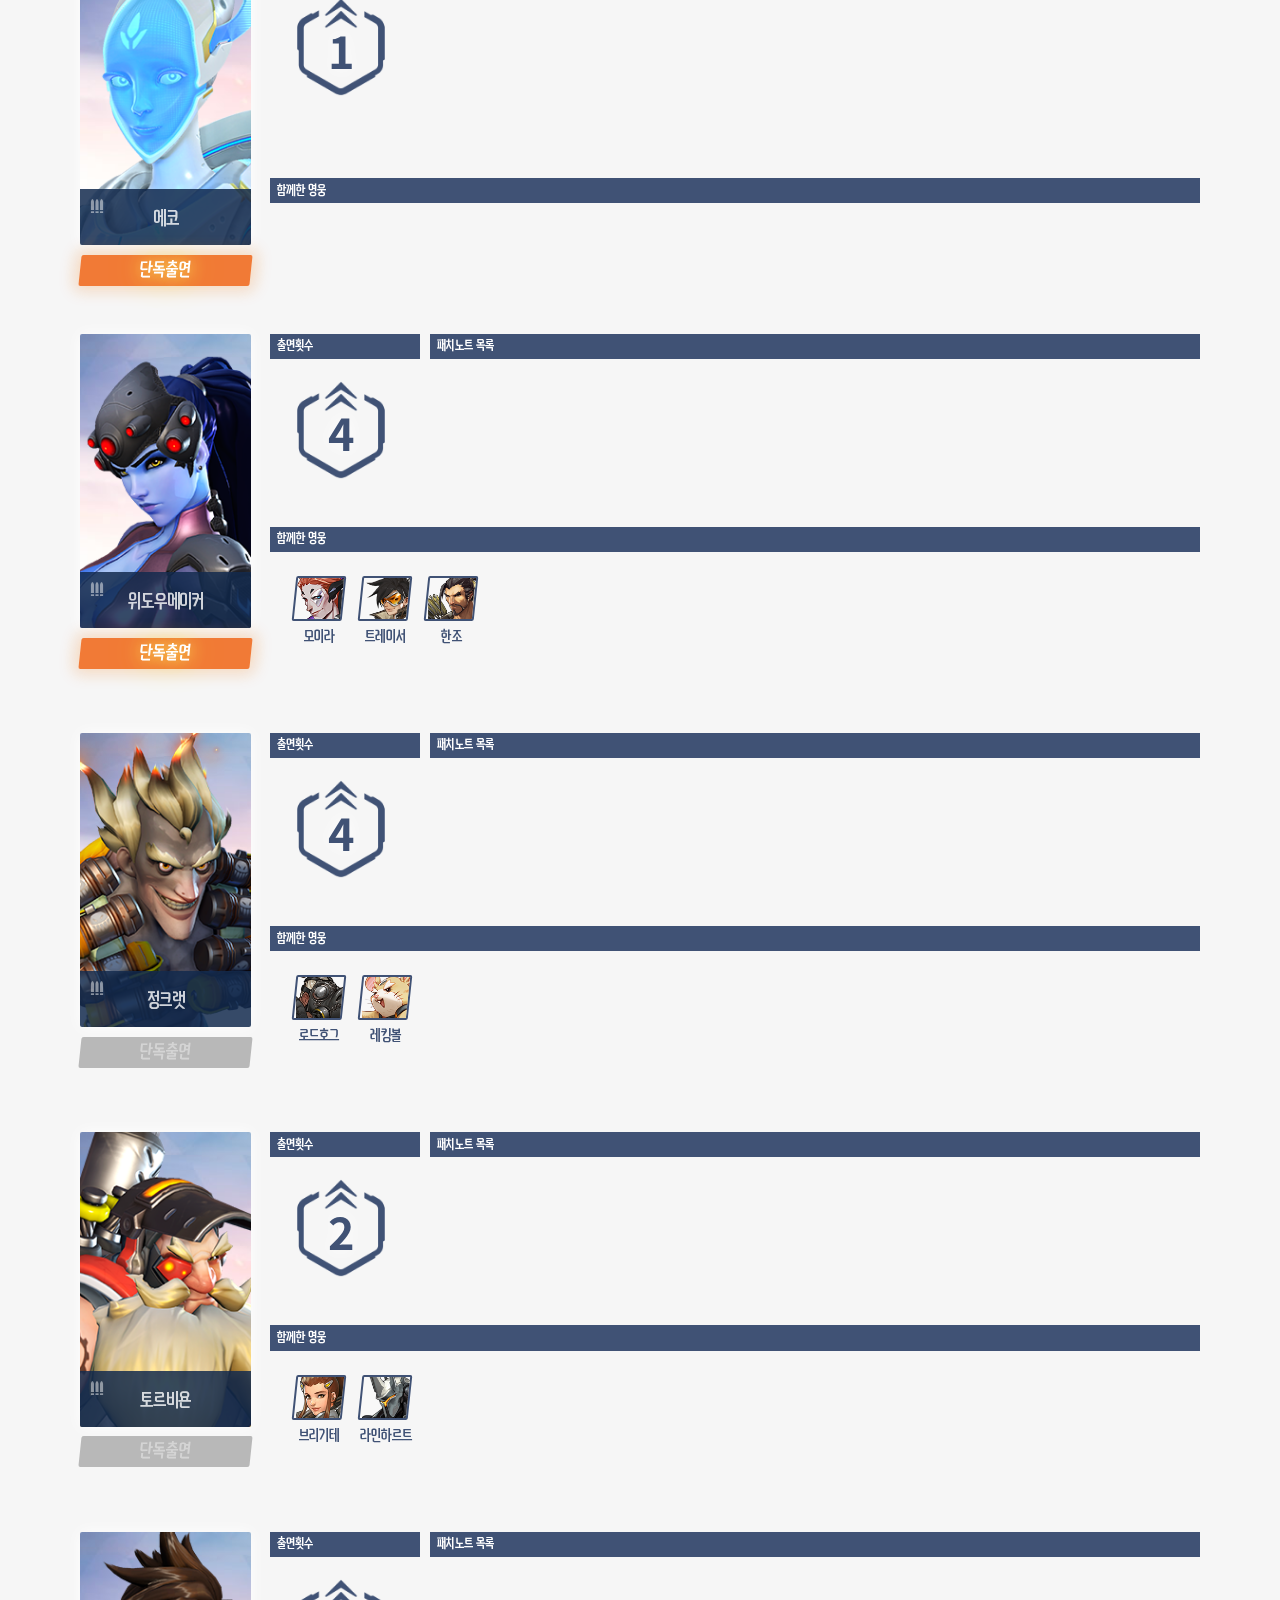
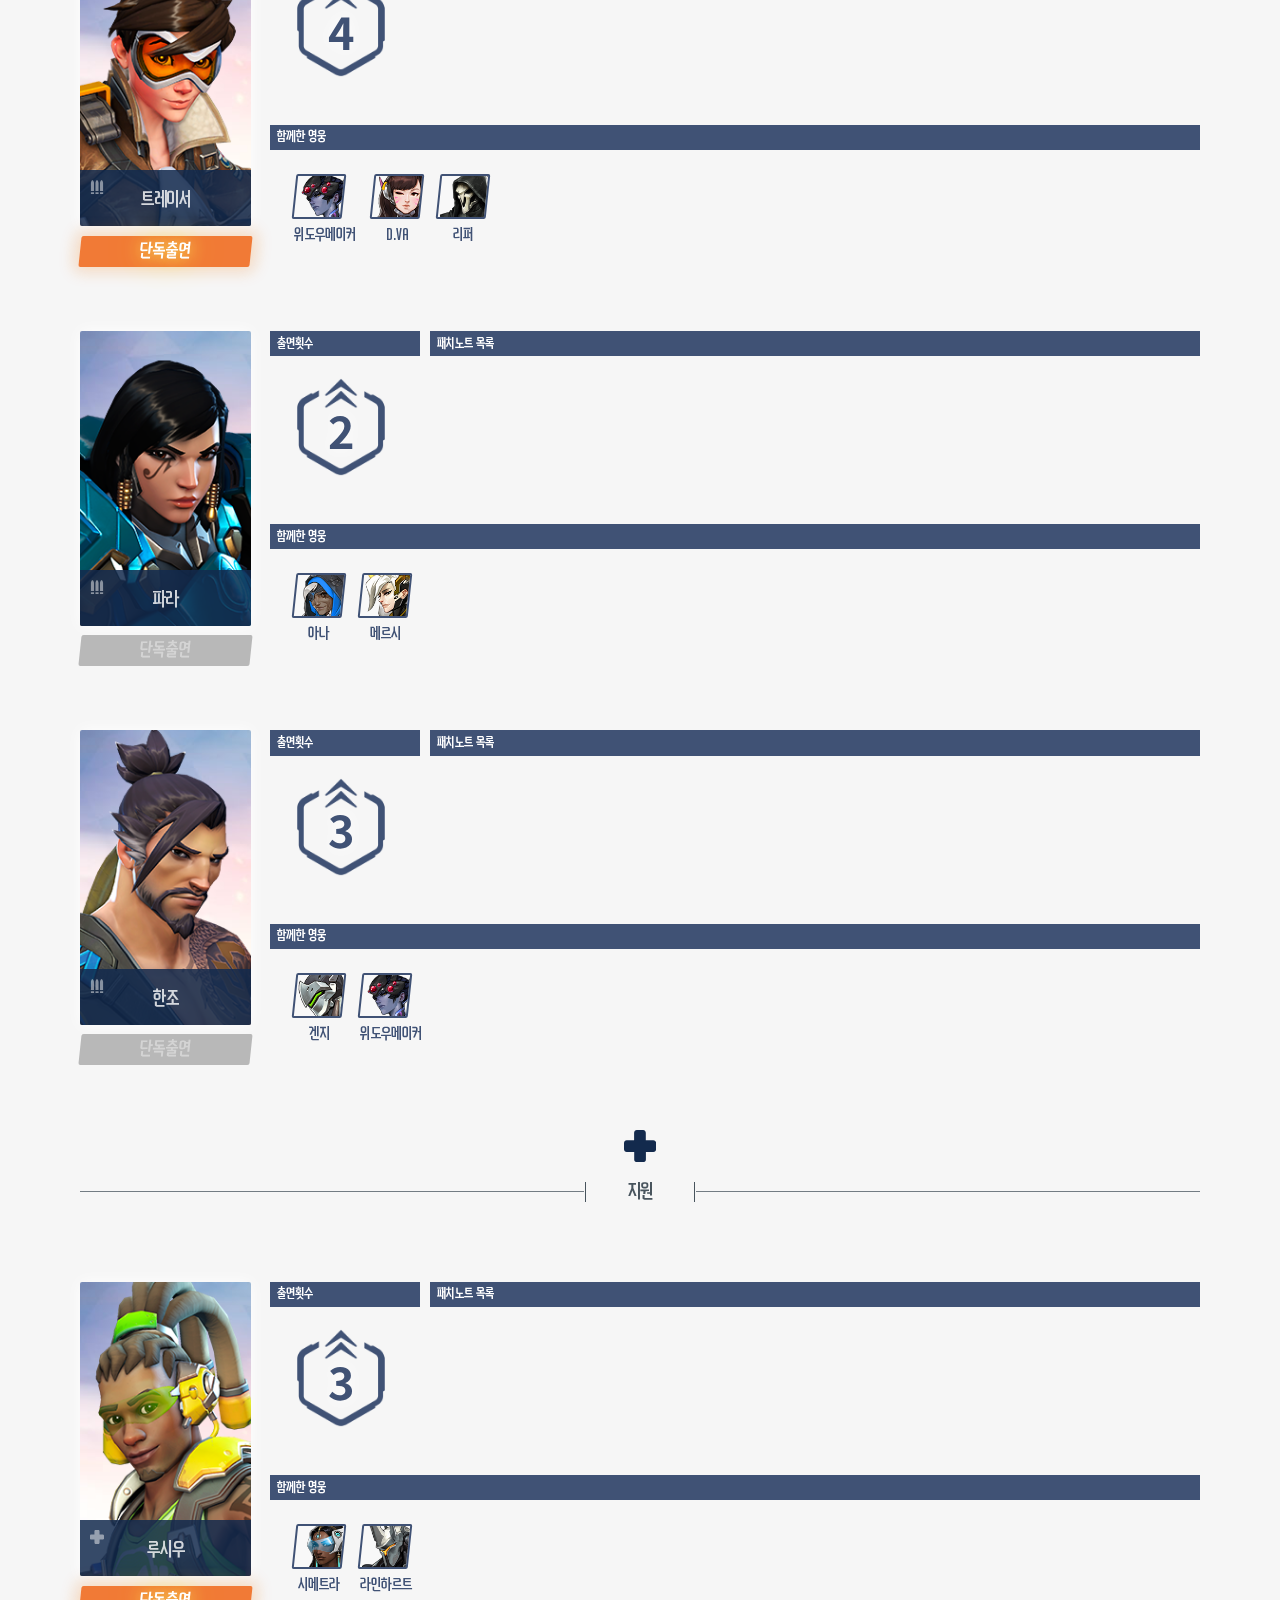
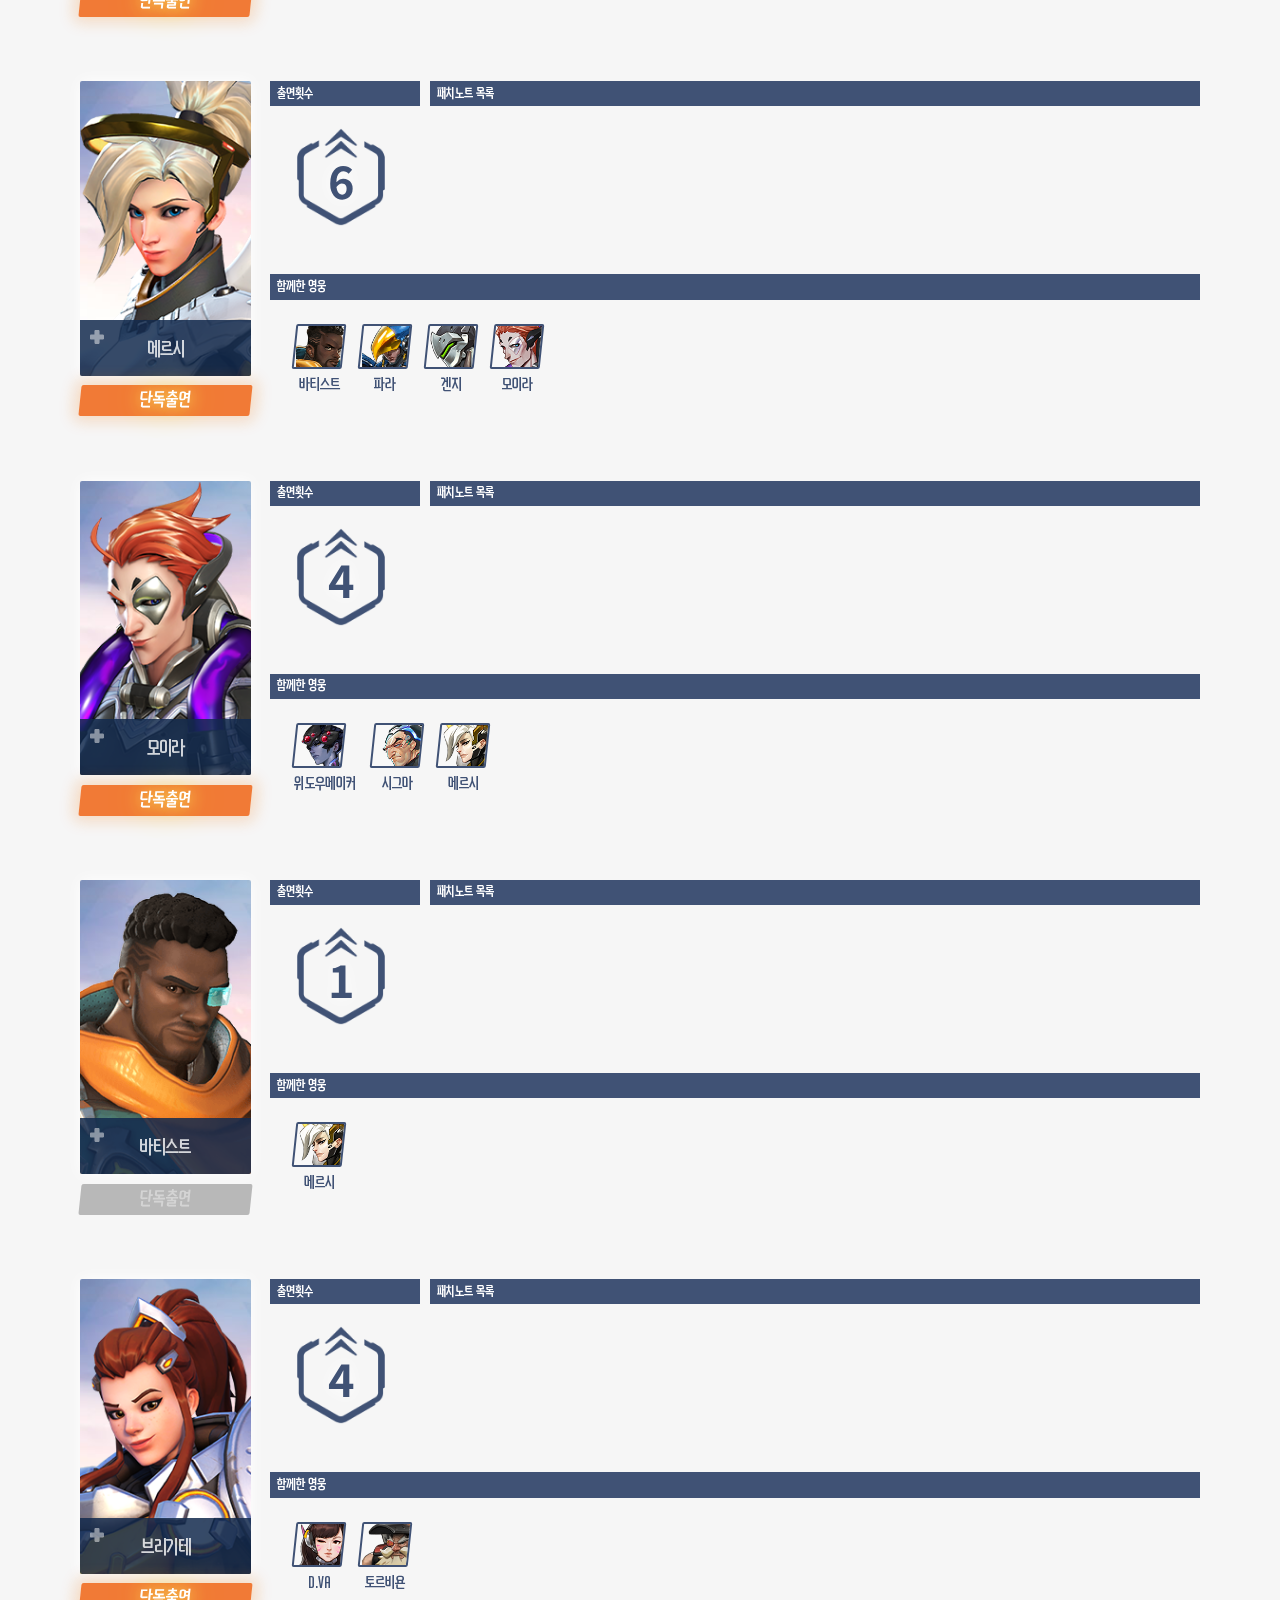
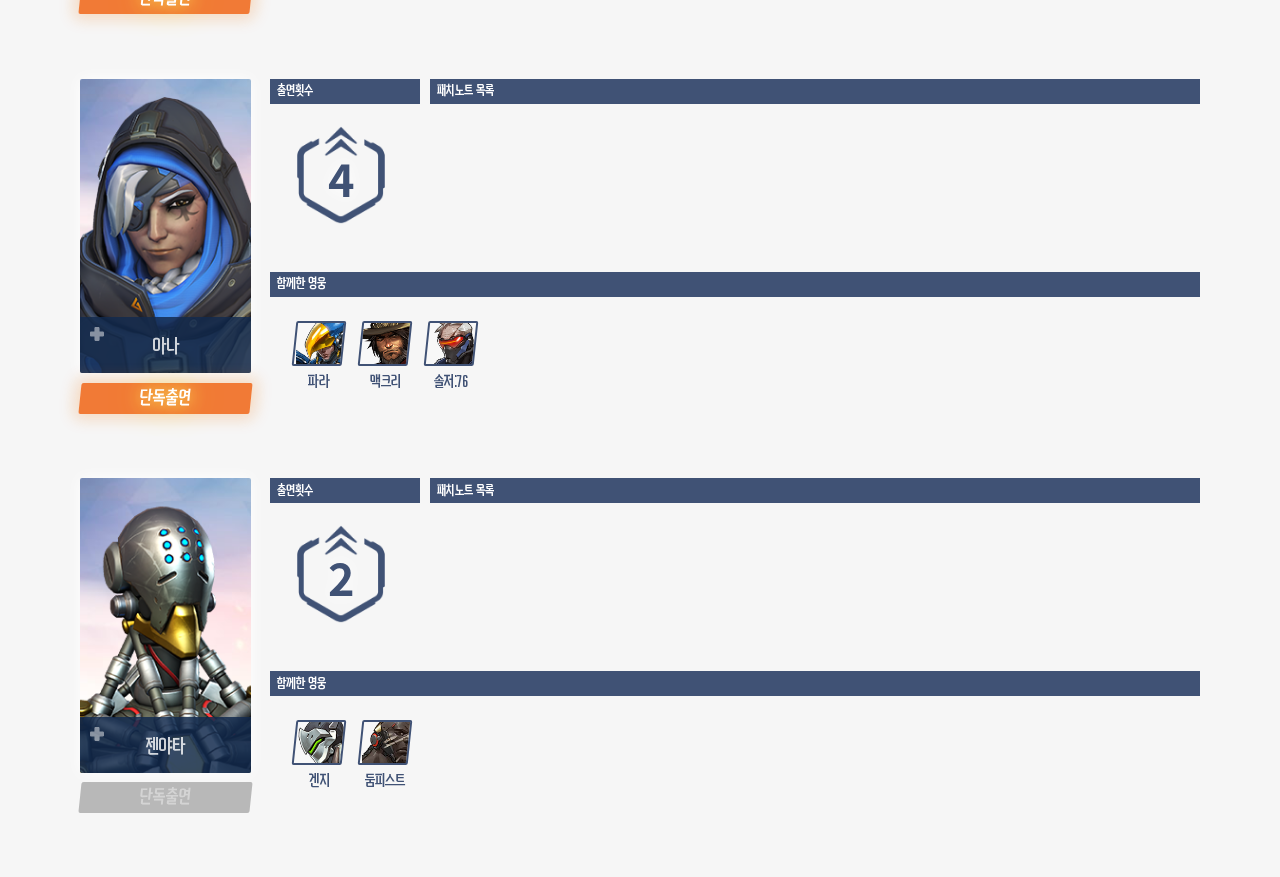
==== commit 704388cb: "commit comment" ====
--- a/index.html
+++ b/index.html
@@ -28,7 +28,7 @@
 <!-- 🚩 타이틀 -->
 <section id="mainTitle">
     <div id="title__date">
-        <span>2019.11.20</span> ~ <span>2021.08.27</span>
+        <span>2019.11.20</span> ~ <span>2021.10.15</span>
     </div>
     <h2>오버워치 패치노트</h2>
     <div class="light"></div>
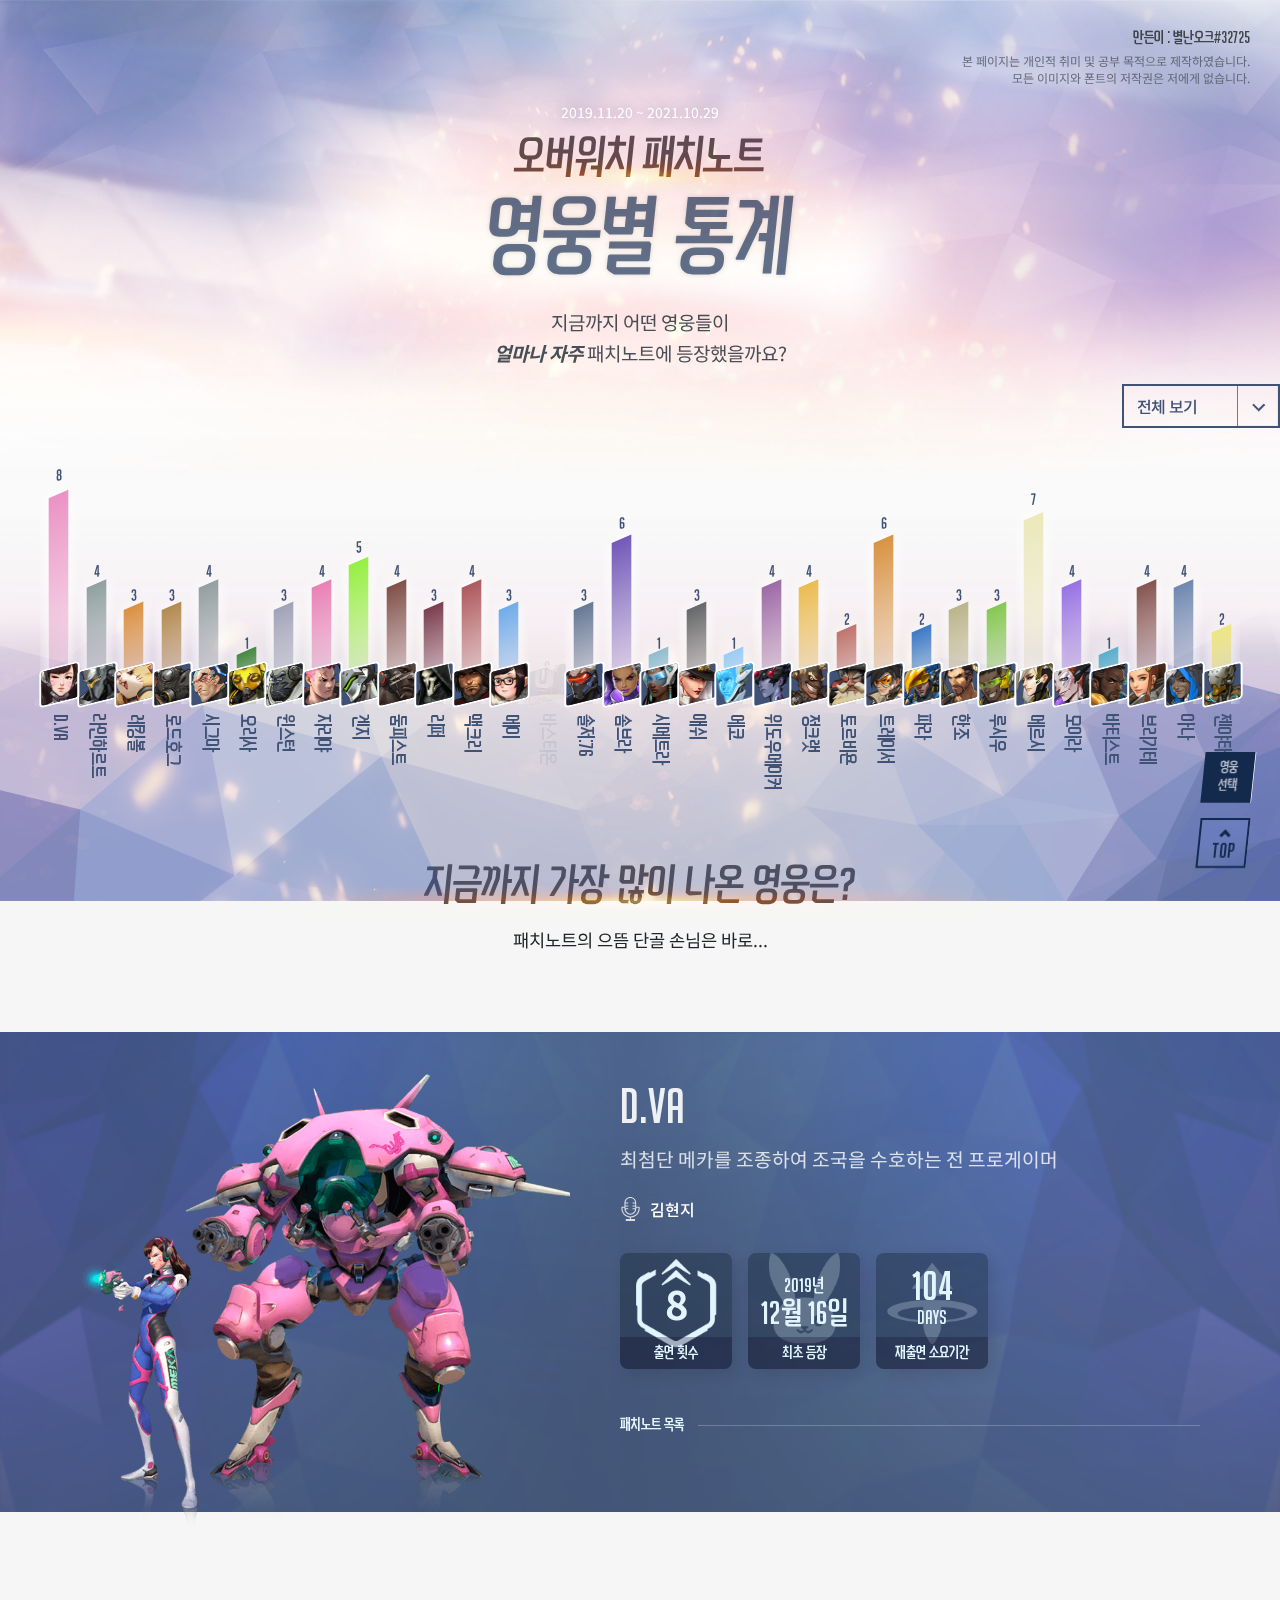
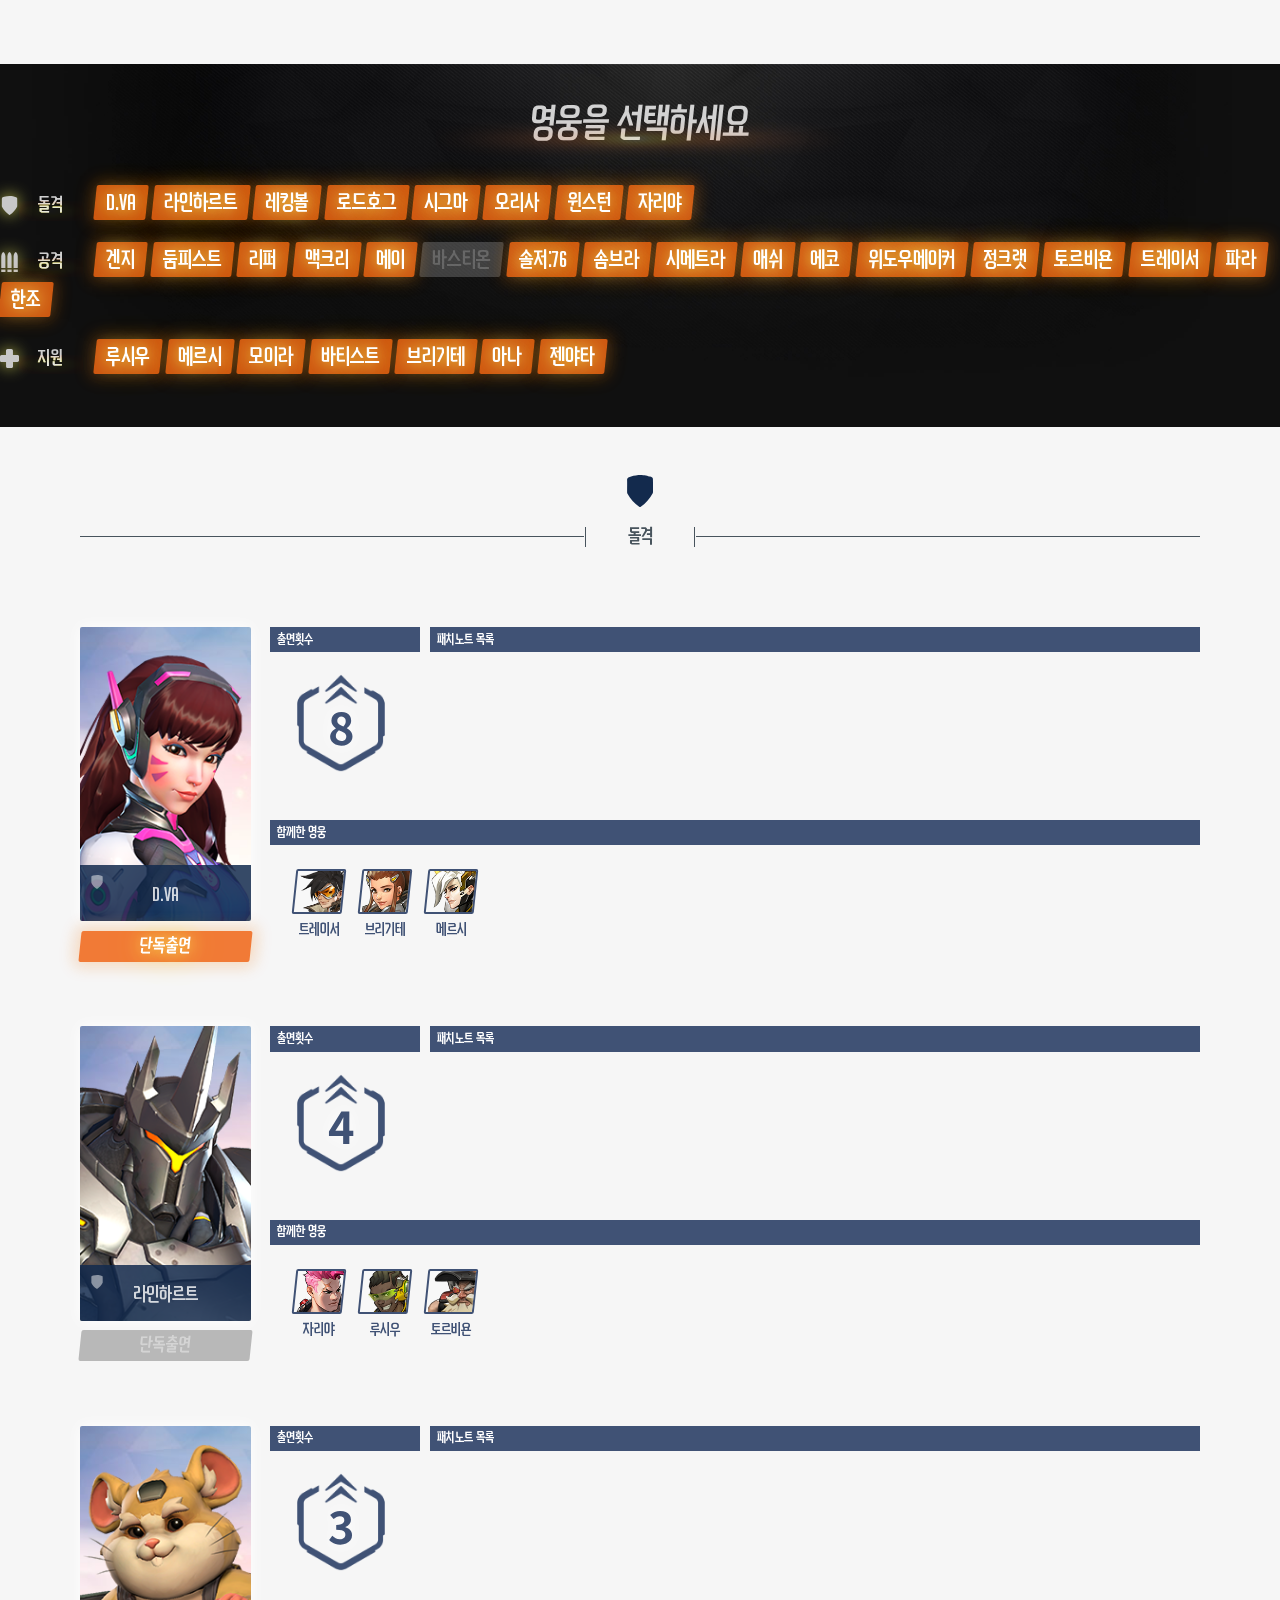
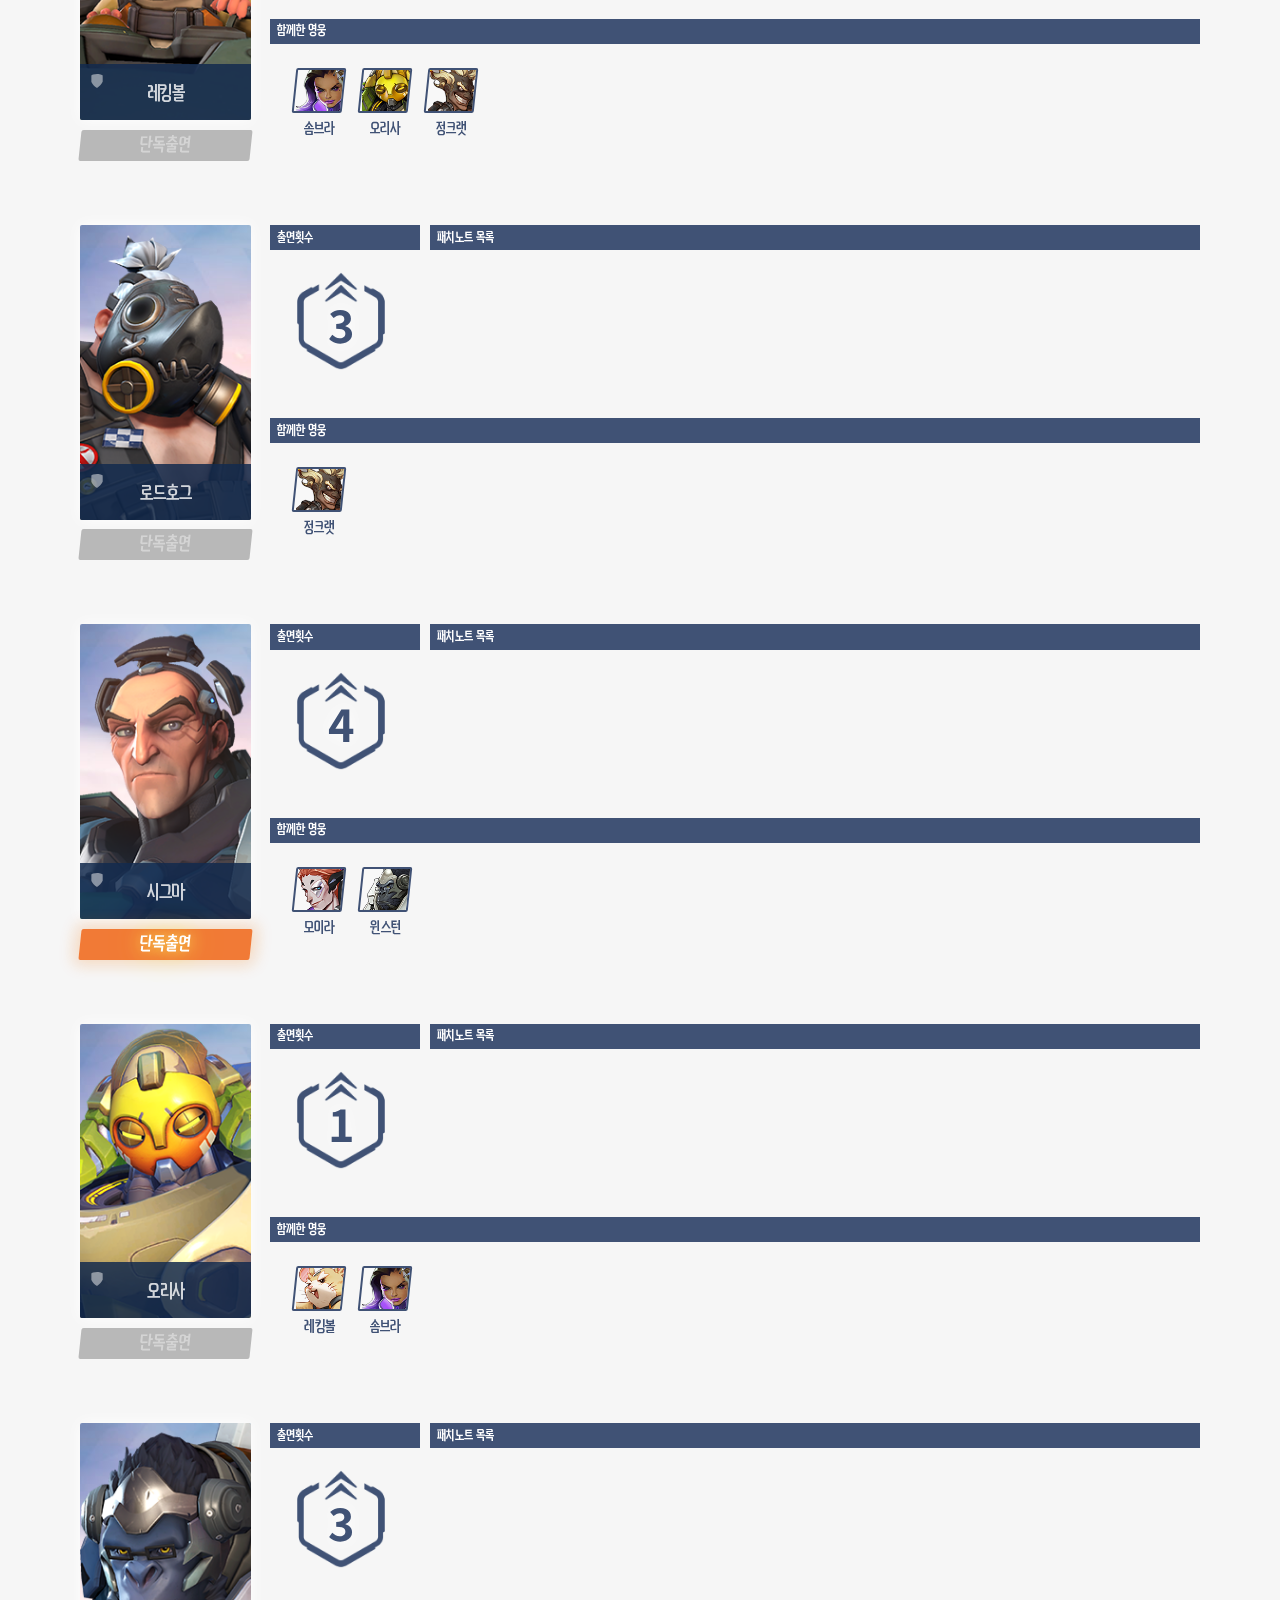
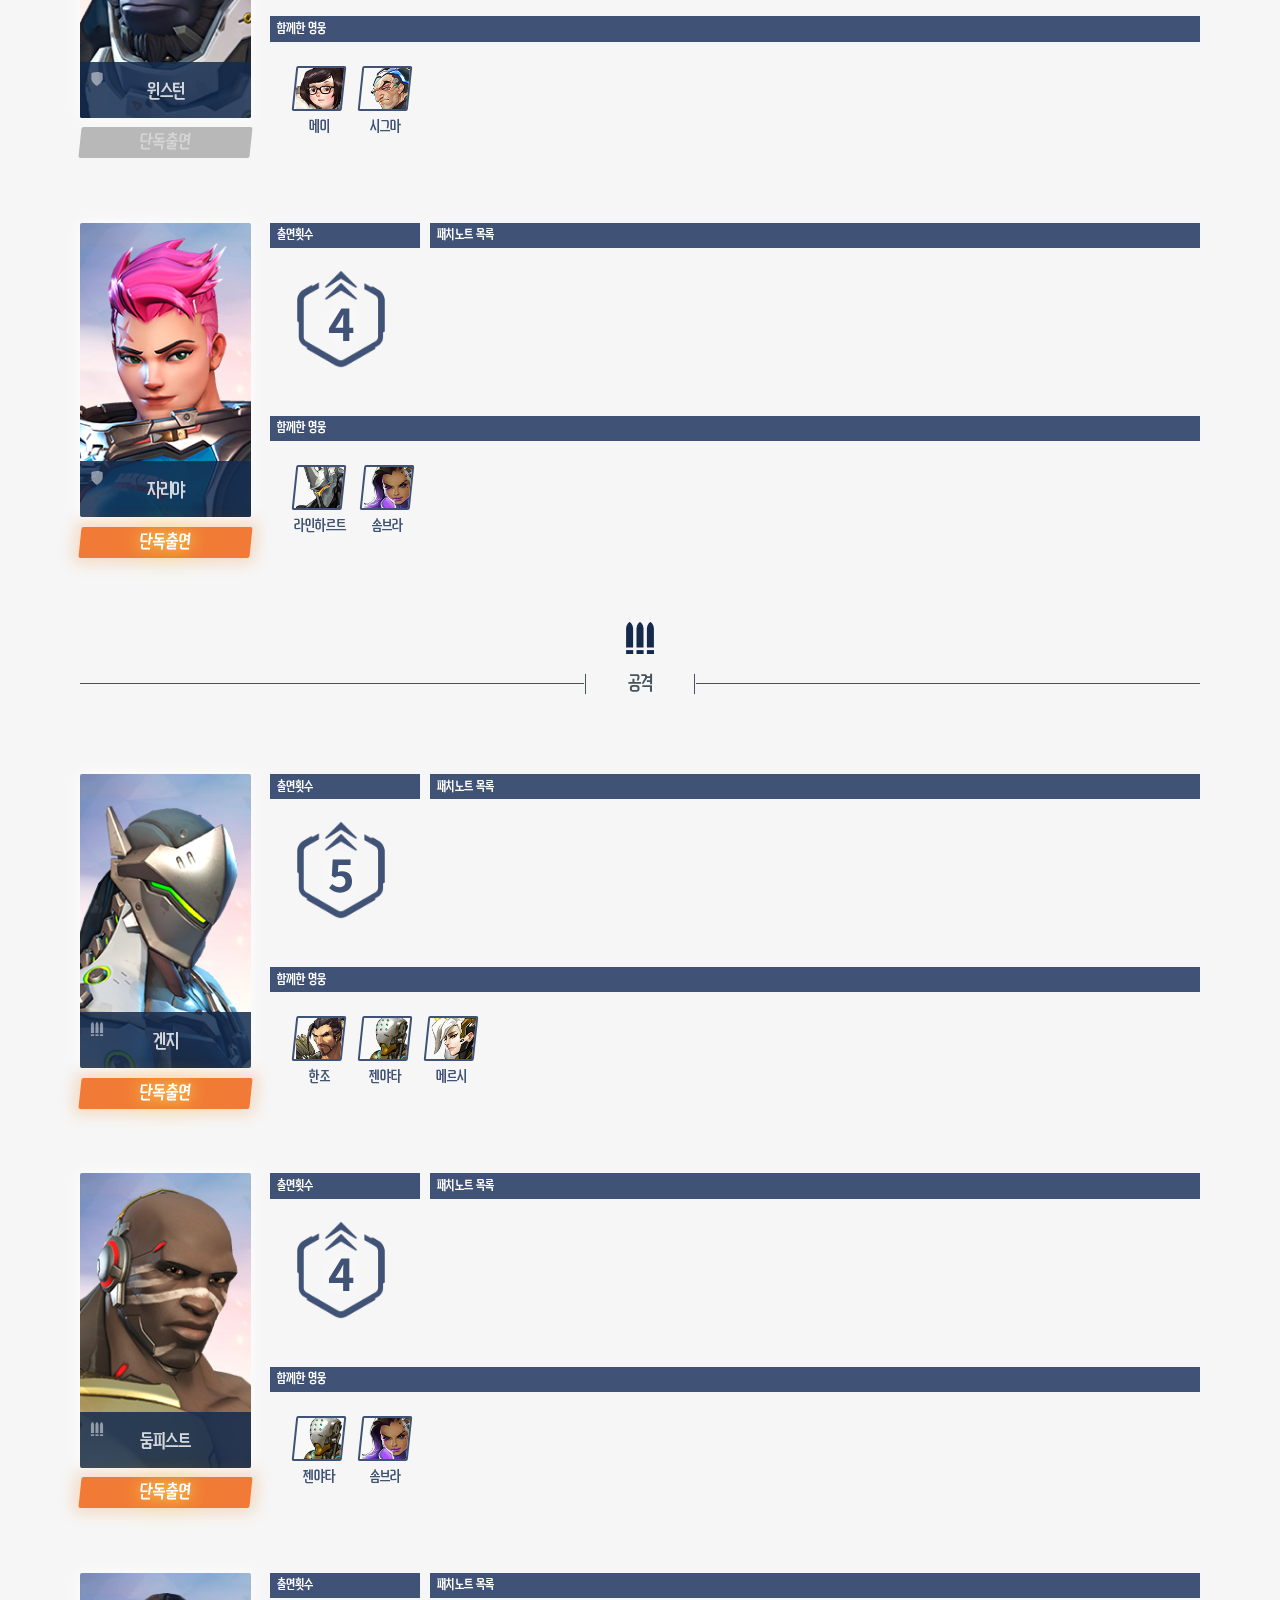
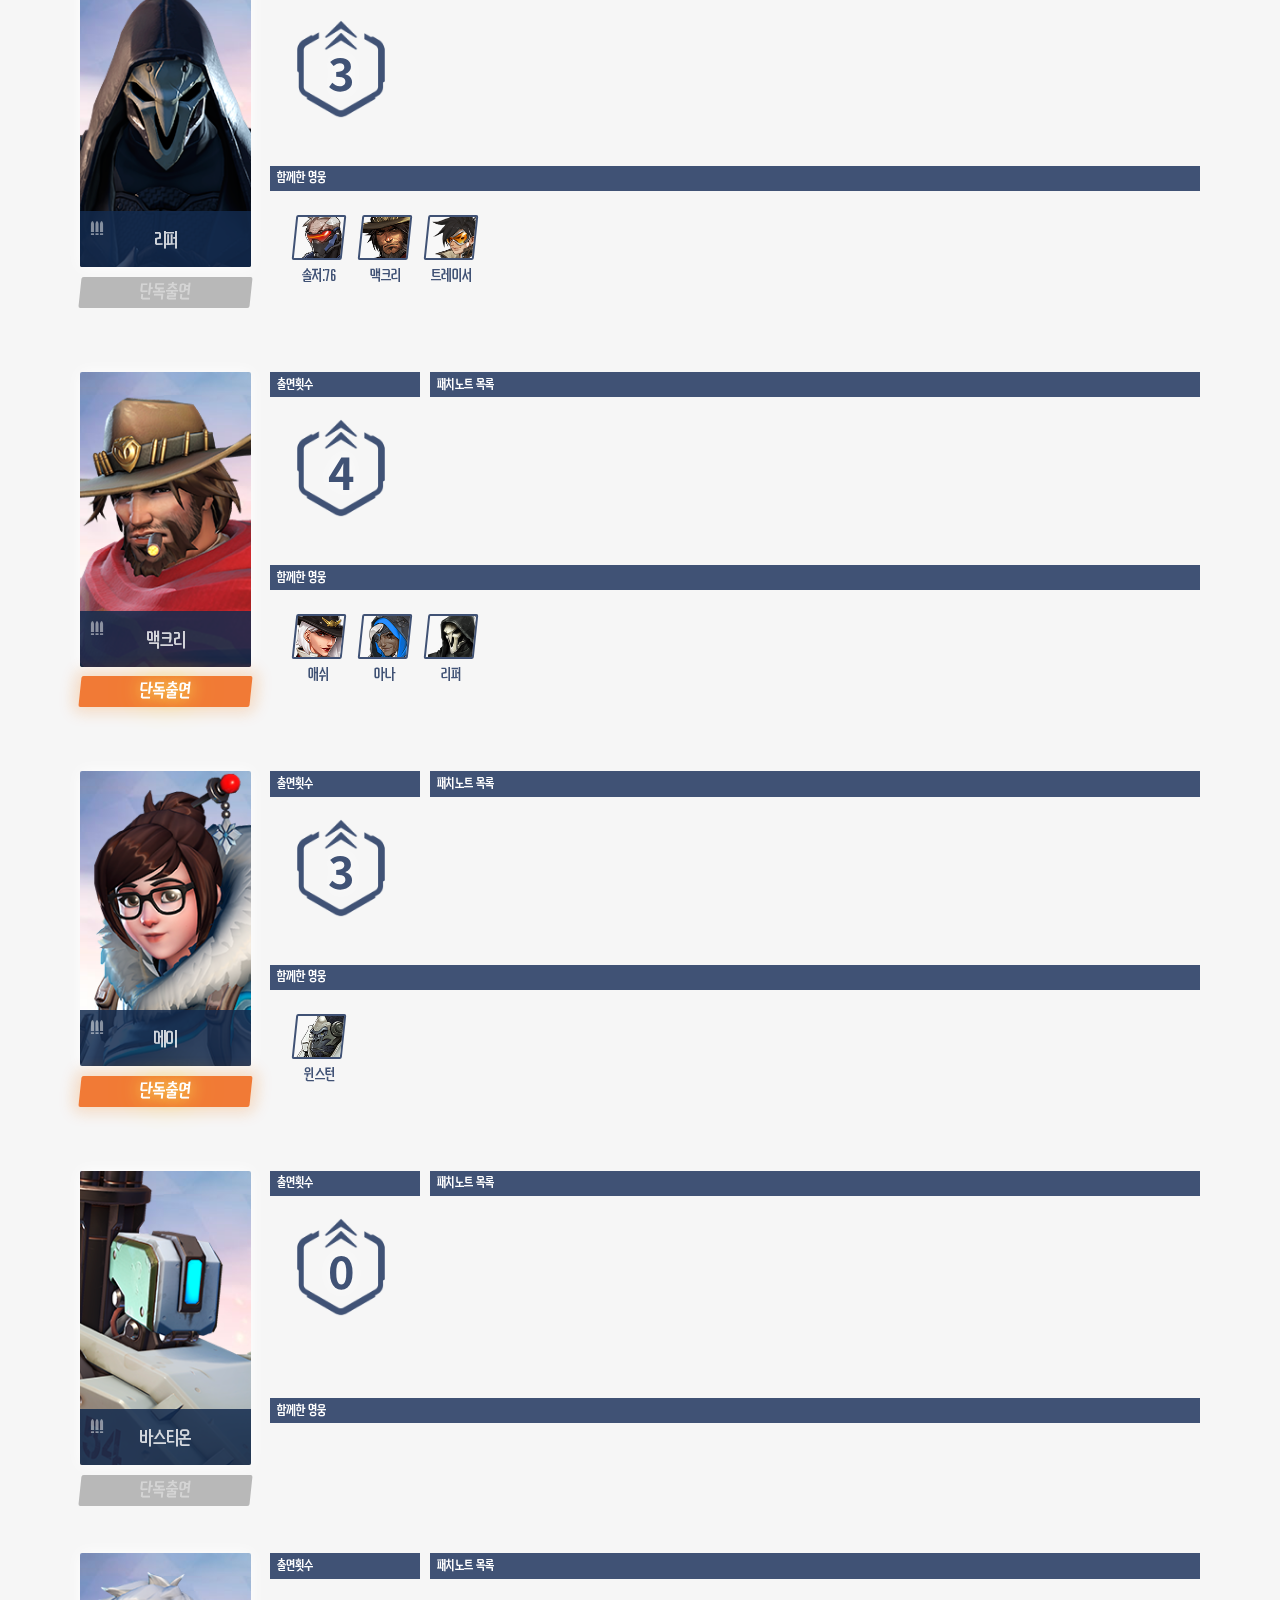
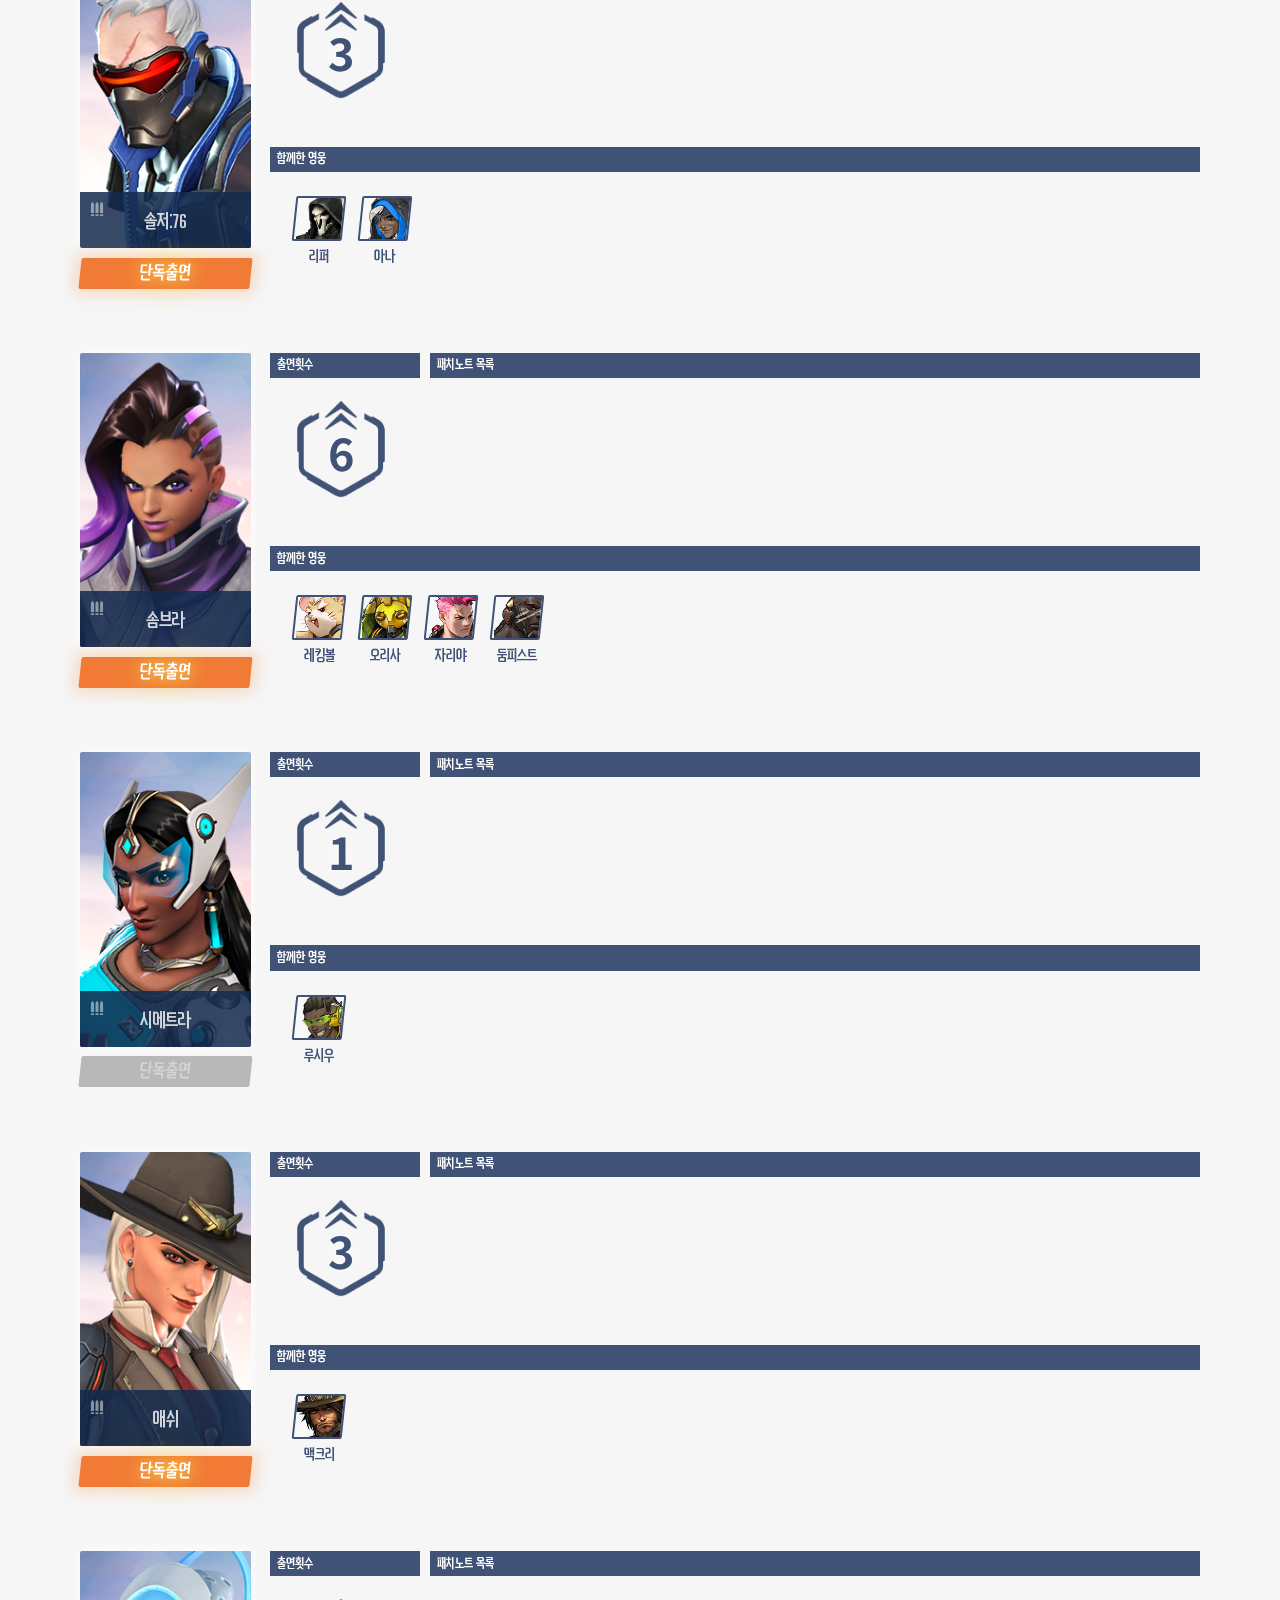
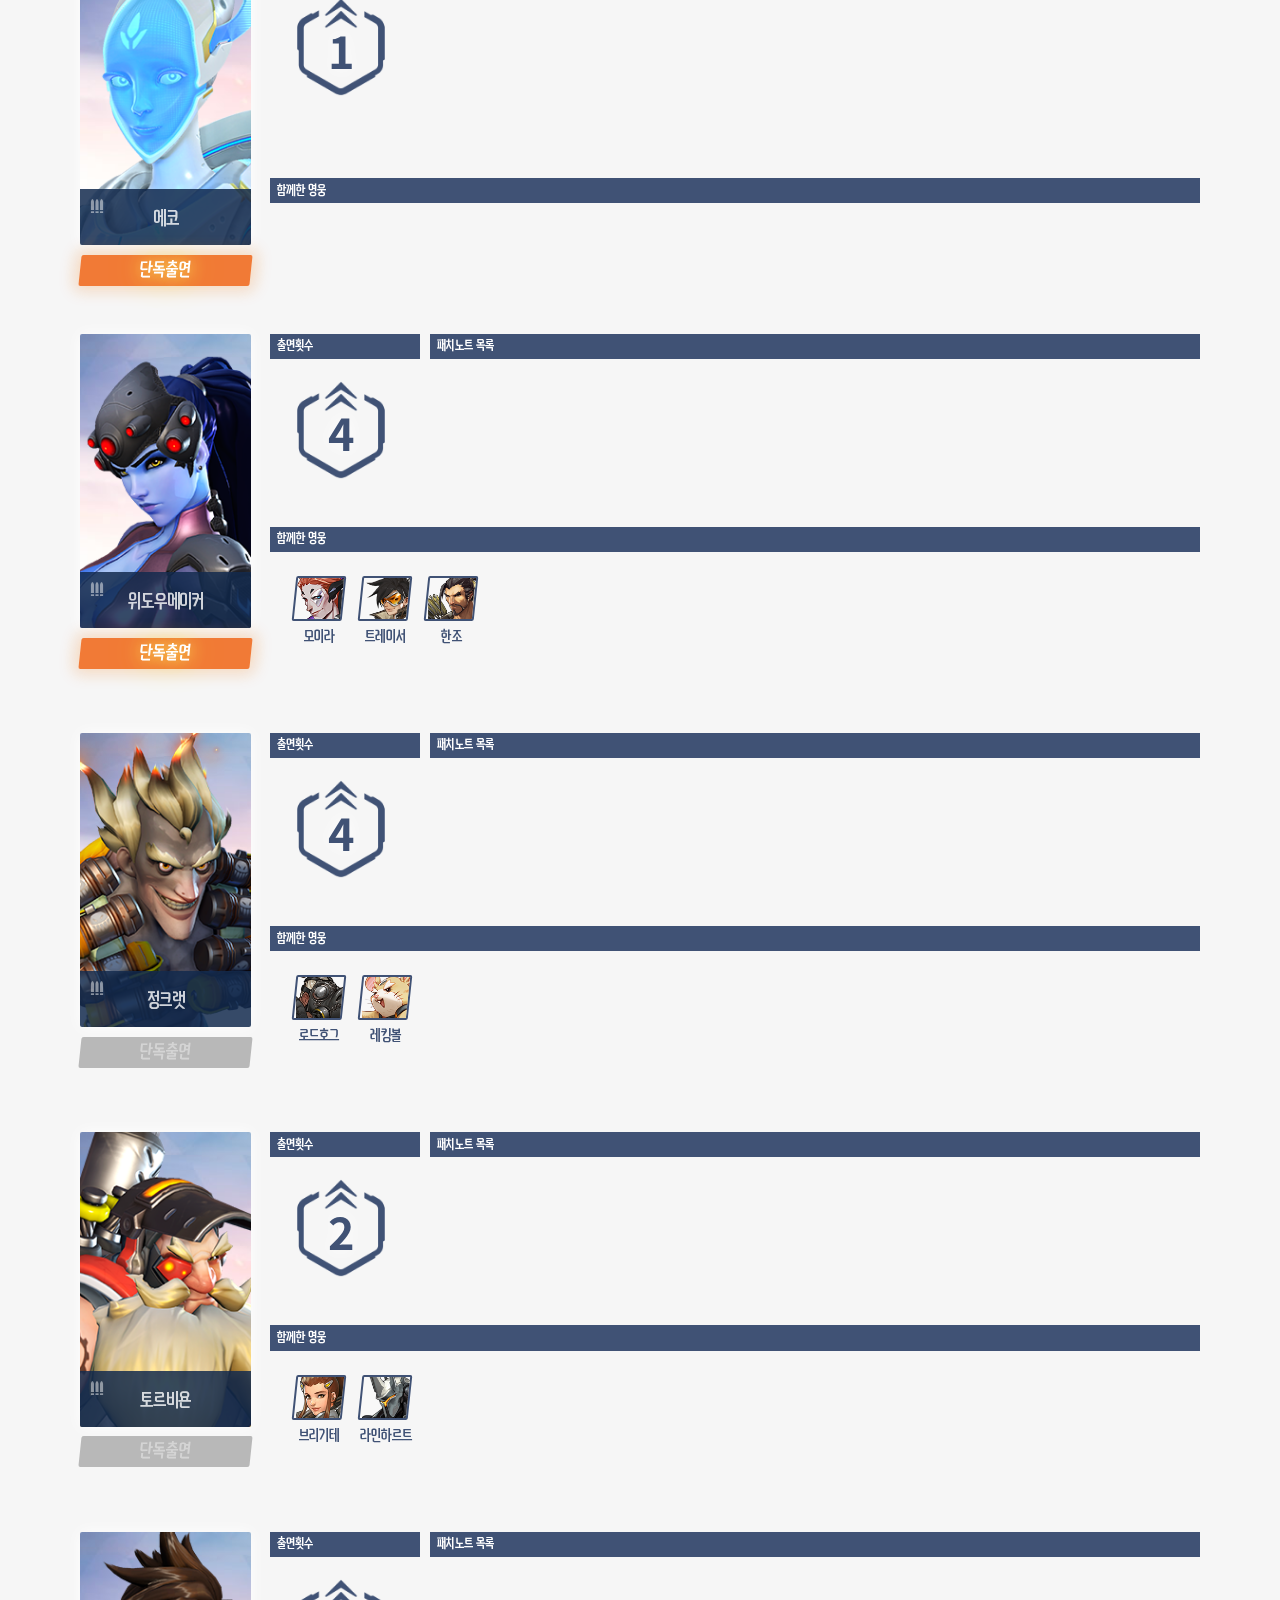
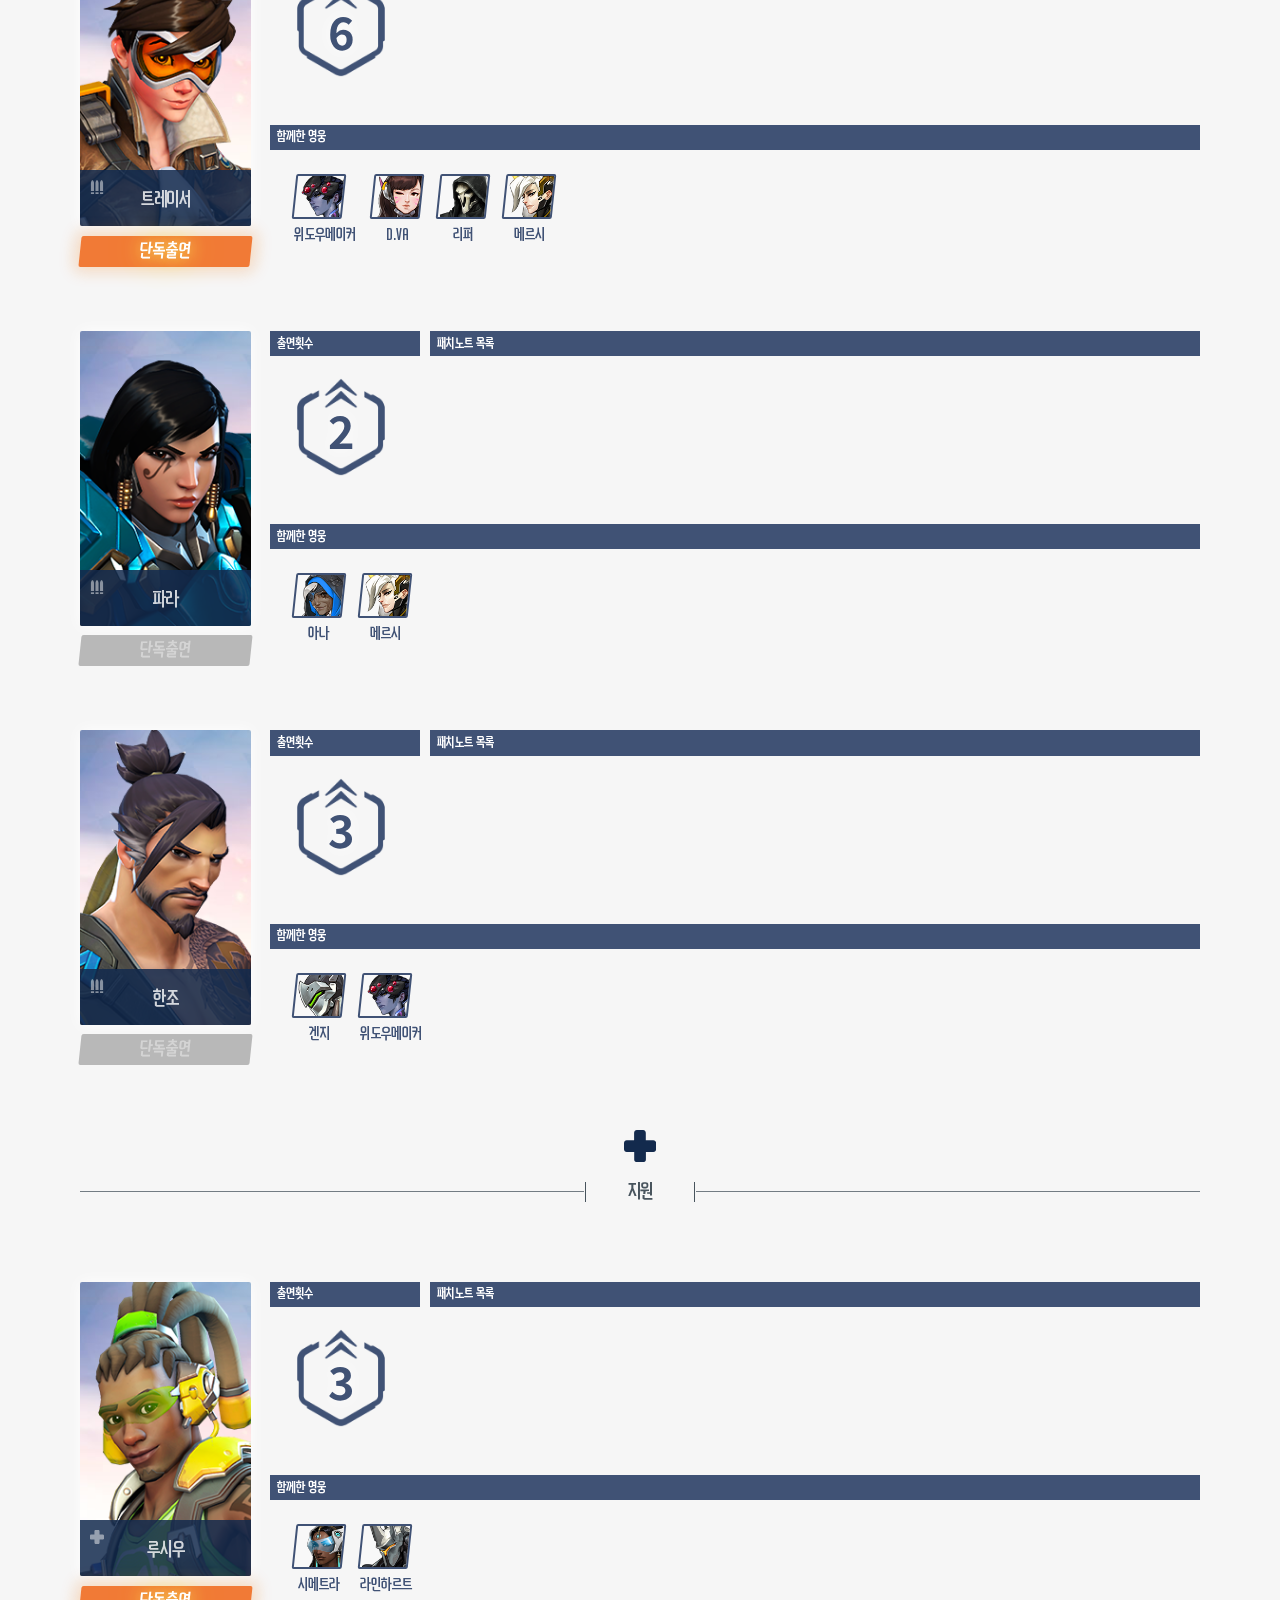
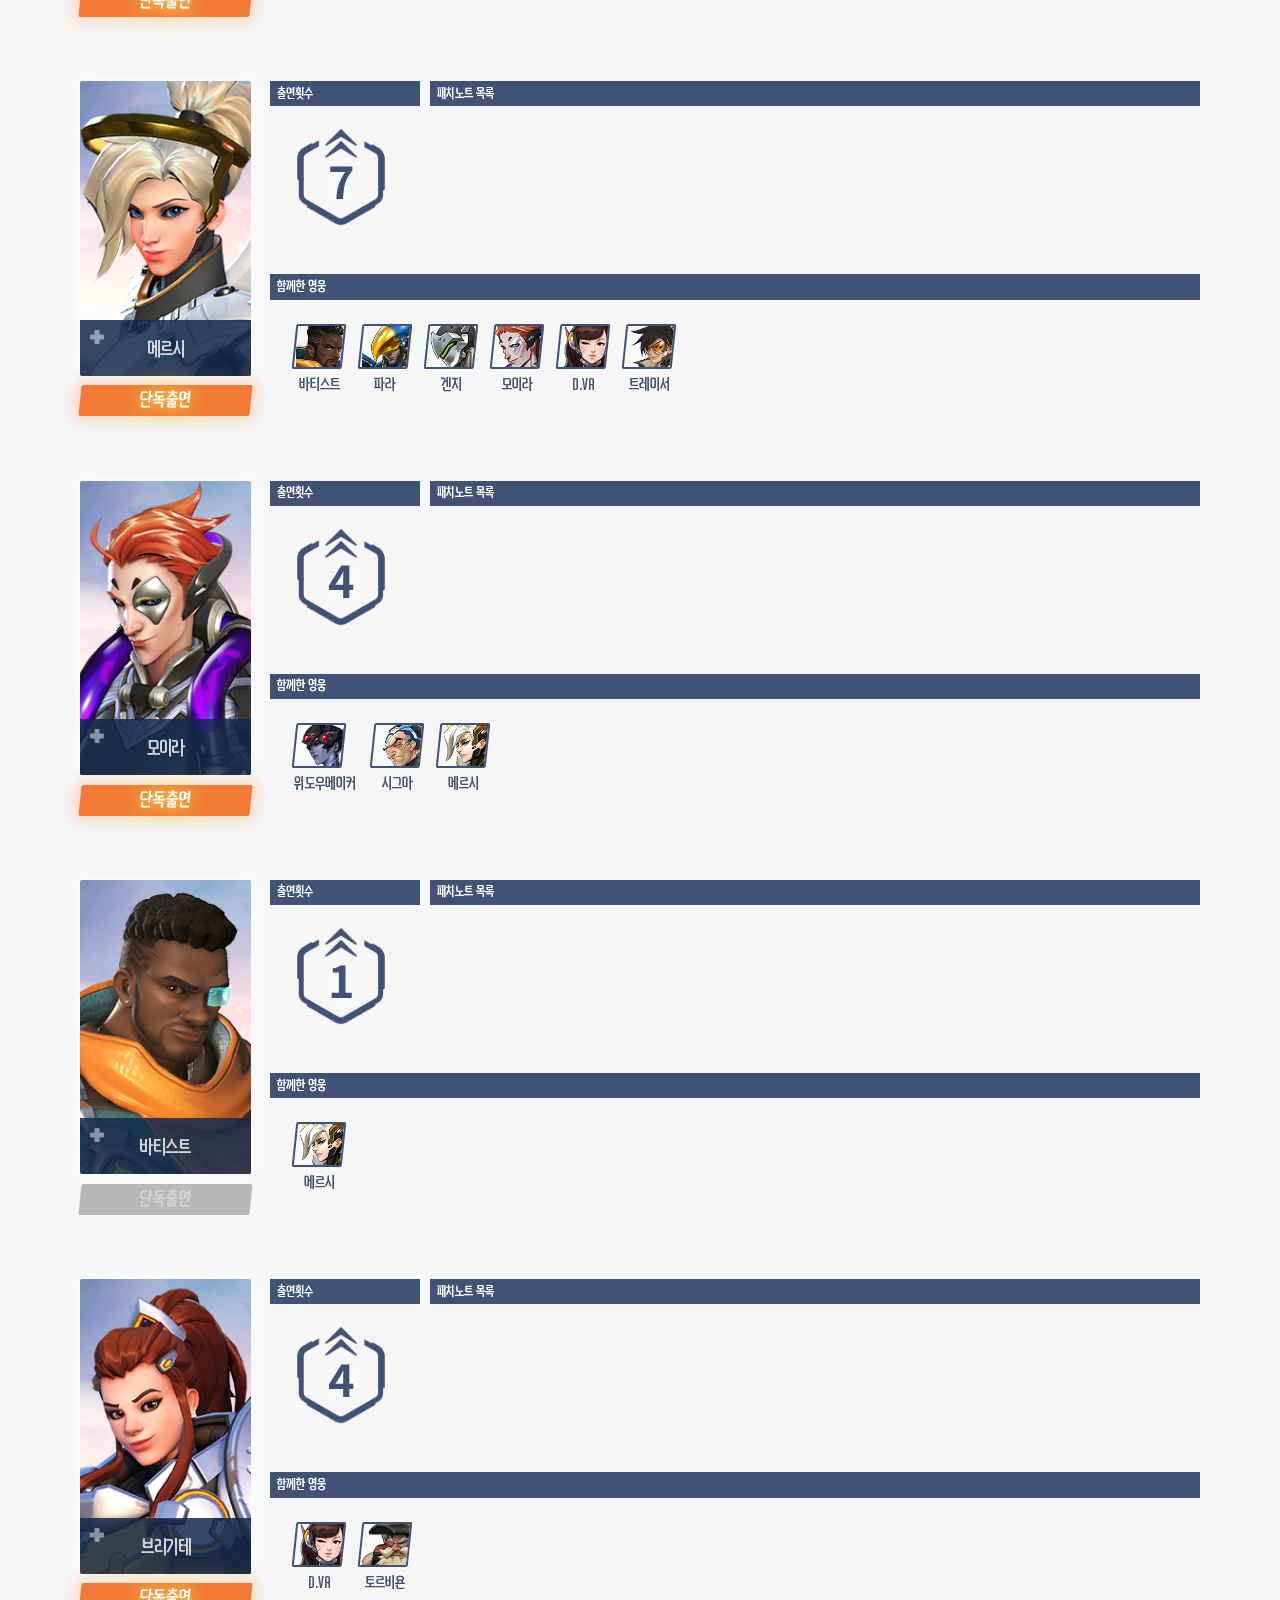
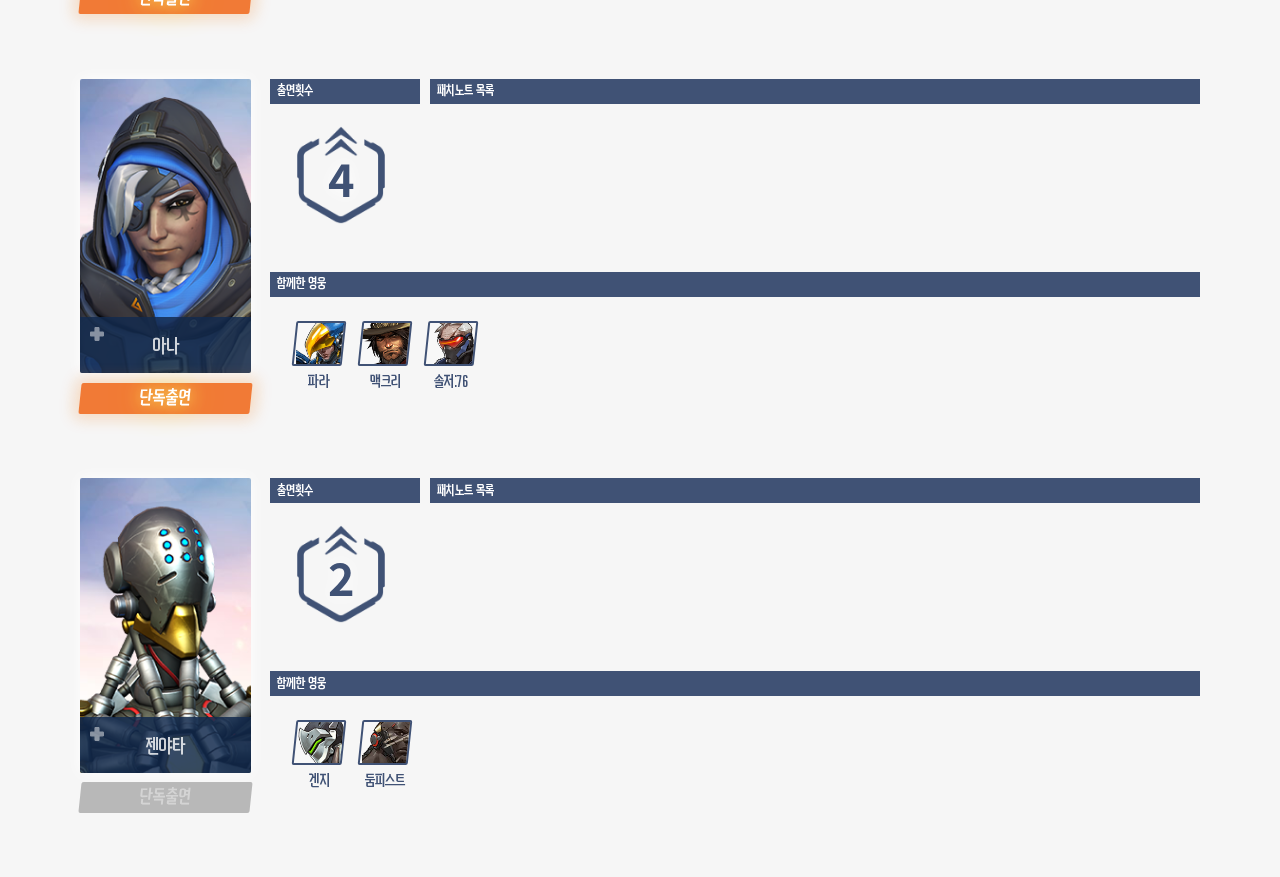
==== commit d45bc19f: "commit comment" ====
--- a/index.html
+++ b/index.html
@@ -28,7 +28,7 @@
 <!-- 🚩 타이틀 -->
 <section id="mainTitle">
     <div id="title__date">
-        <span>2019.11.20</span> ~ <span>2021.10.15</span>
+        <span>2019.11.20</span> ~ <span>2021.10.29</span>
     </div>
     <h2>오버워치 패치노트</h2>
     <div class="light"></div>
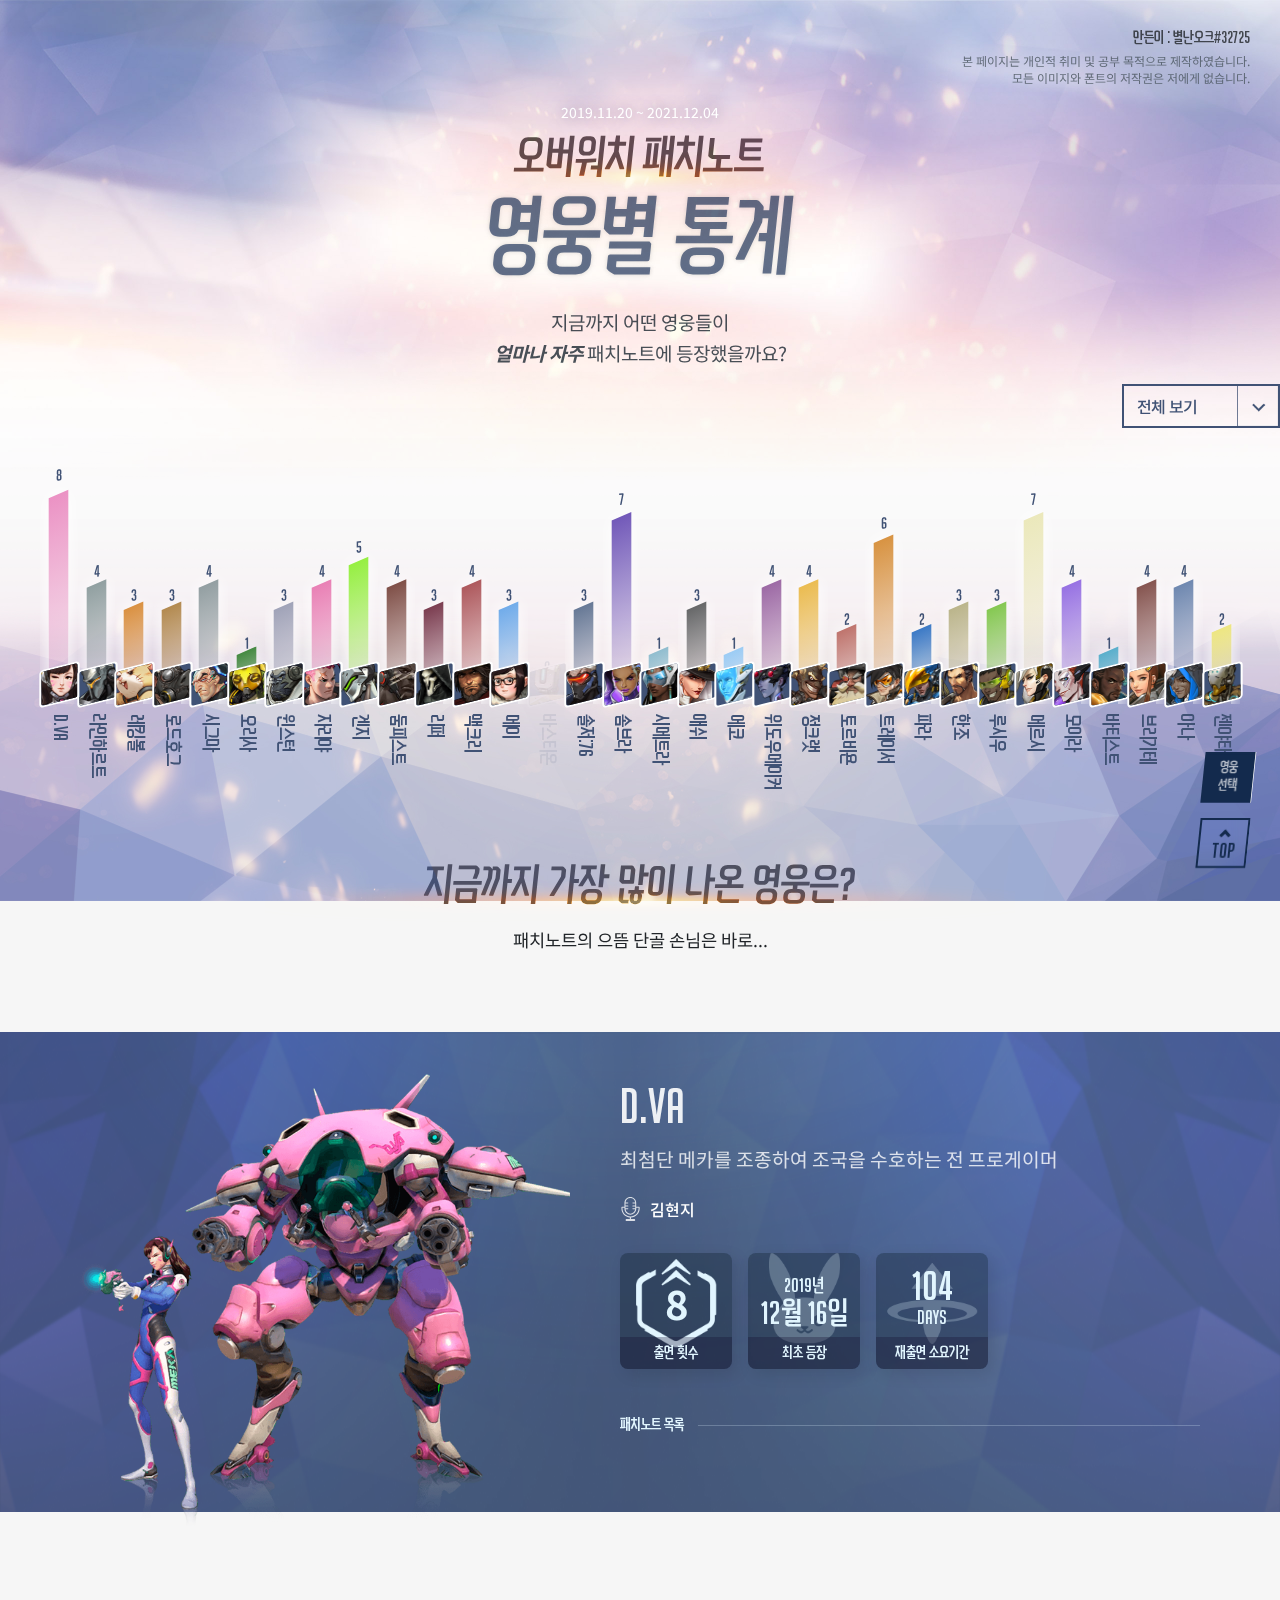
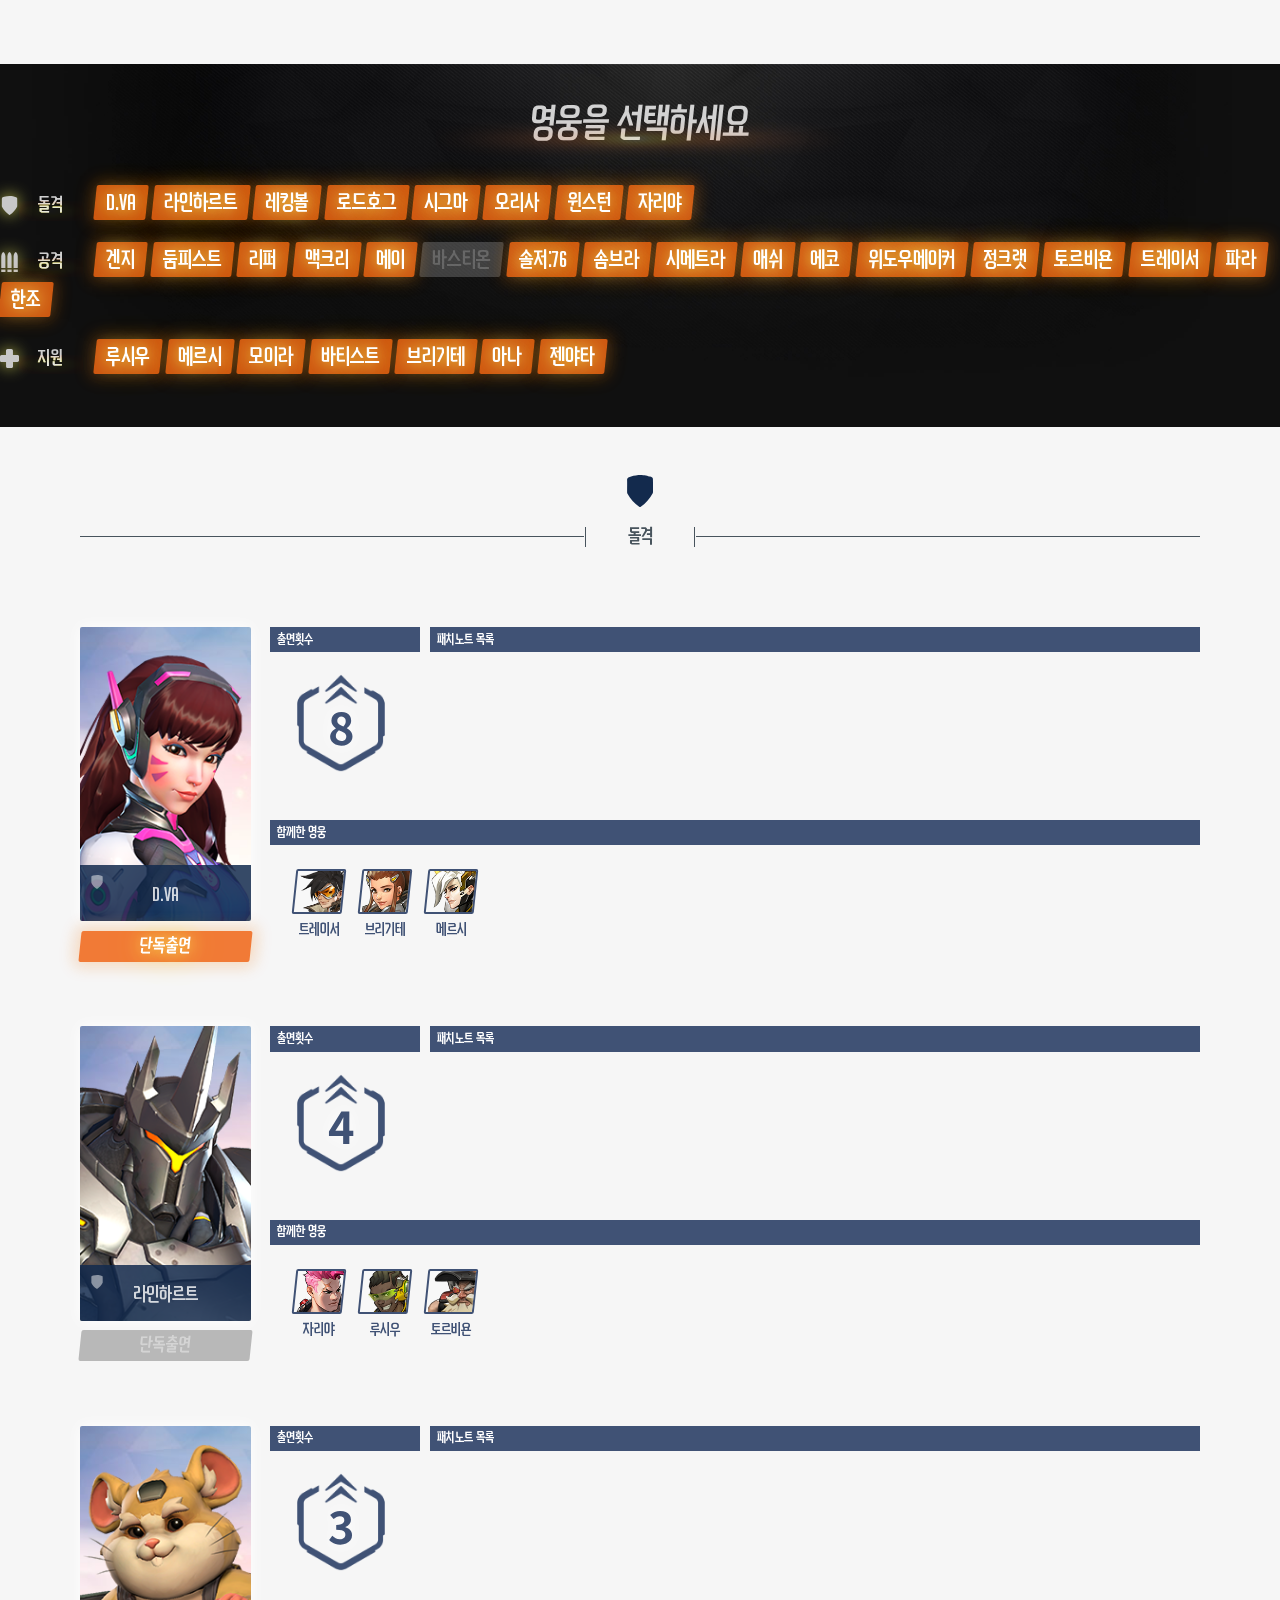
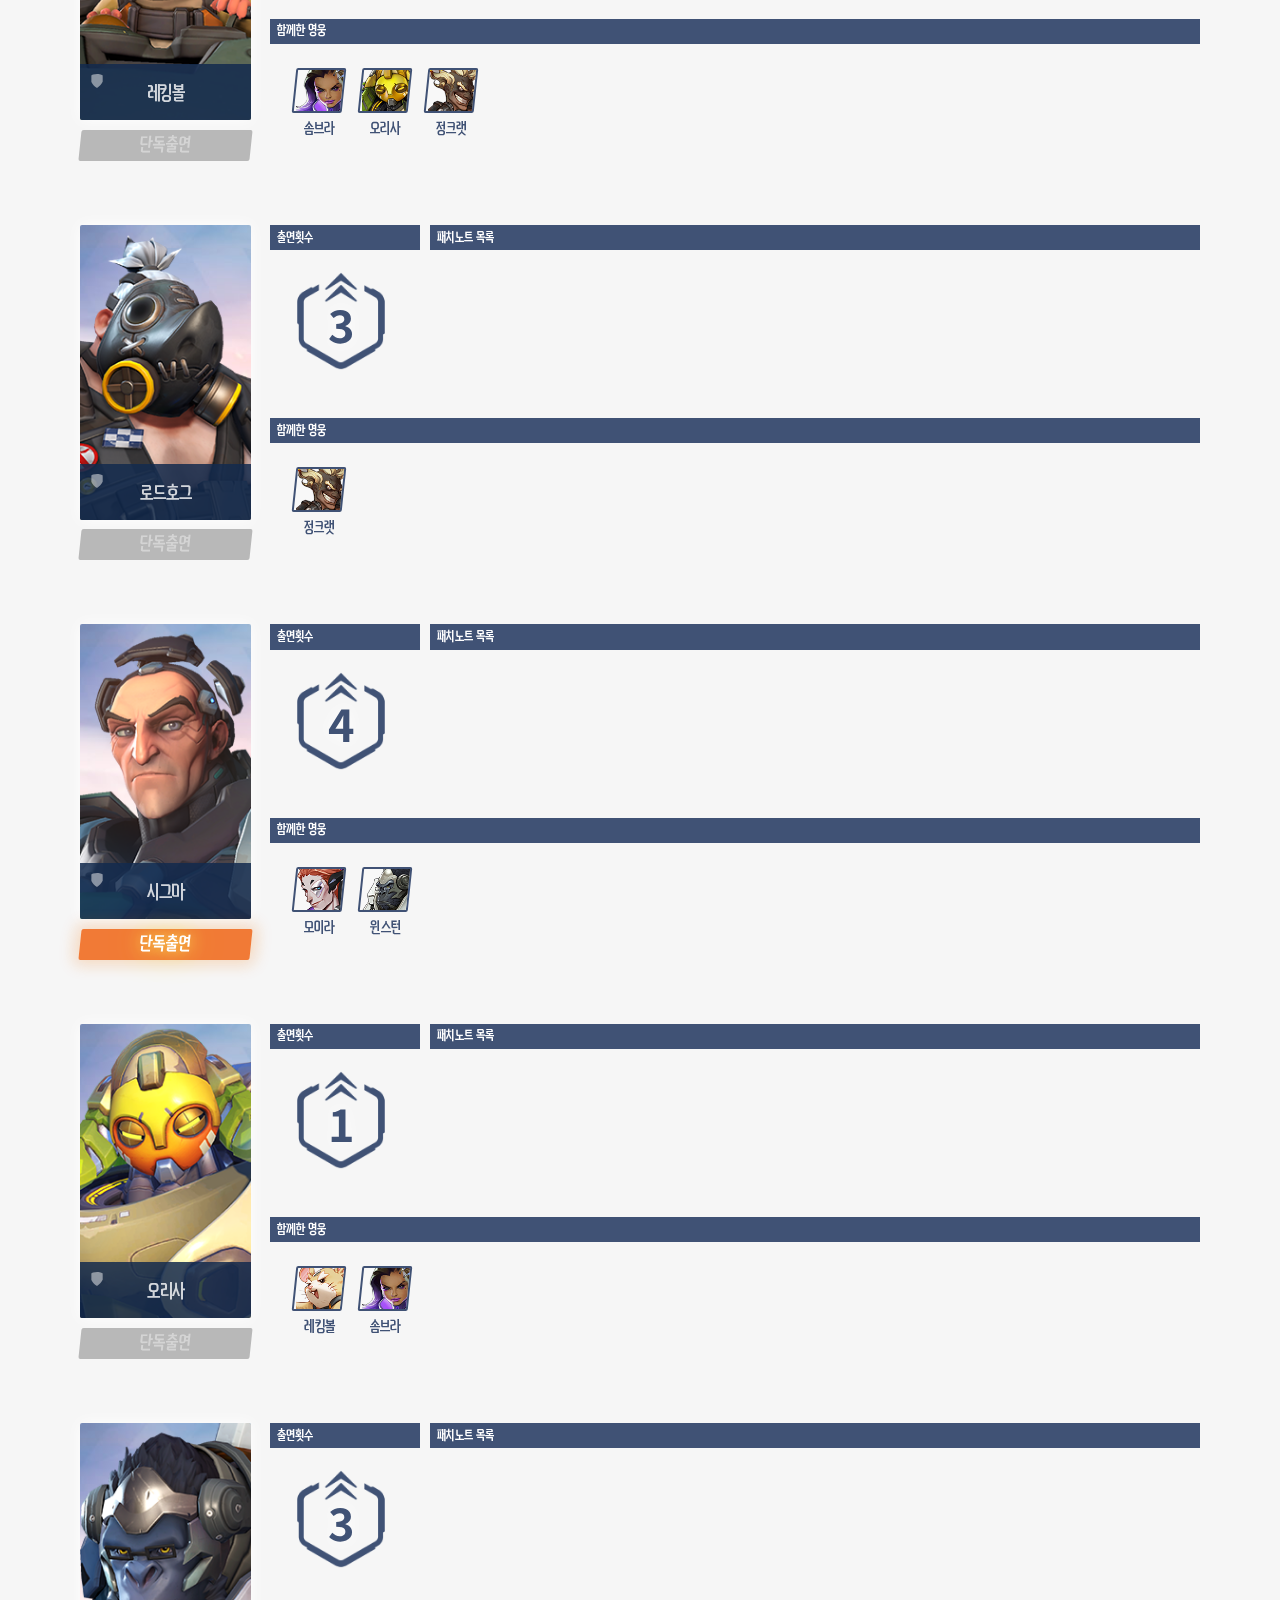
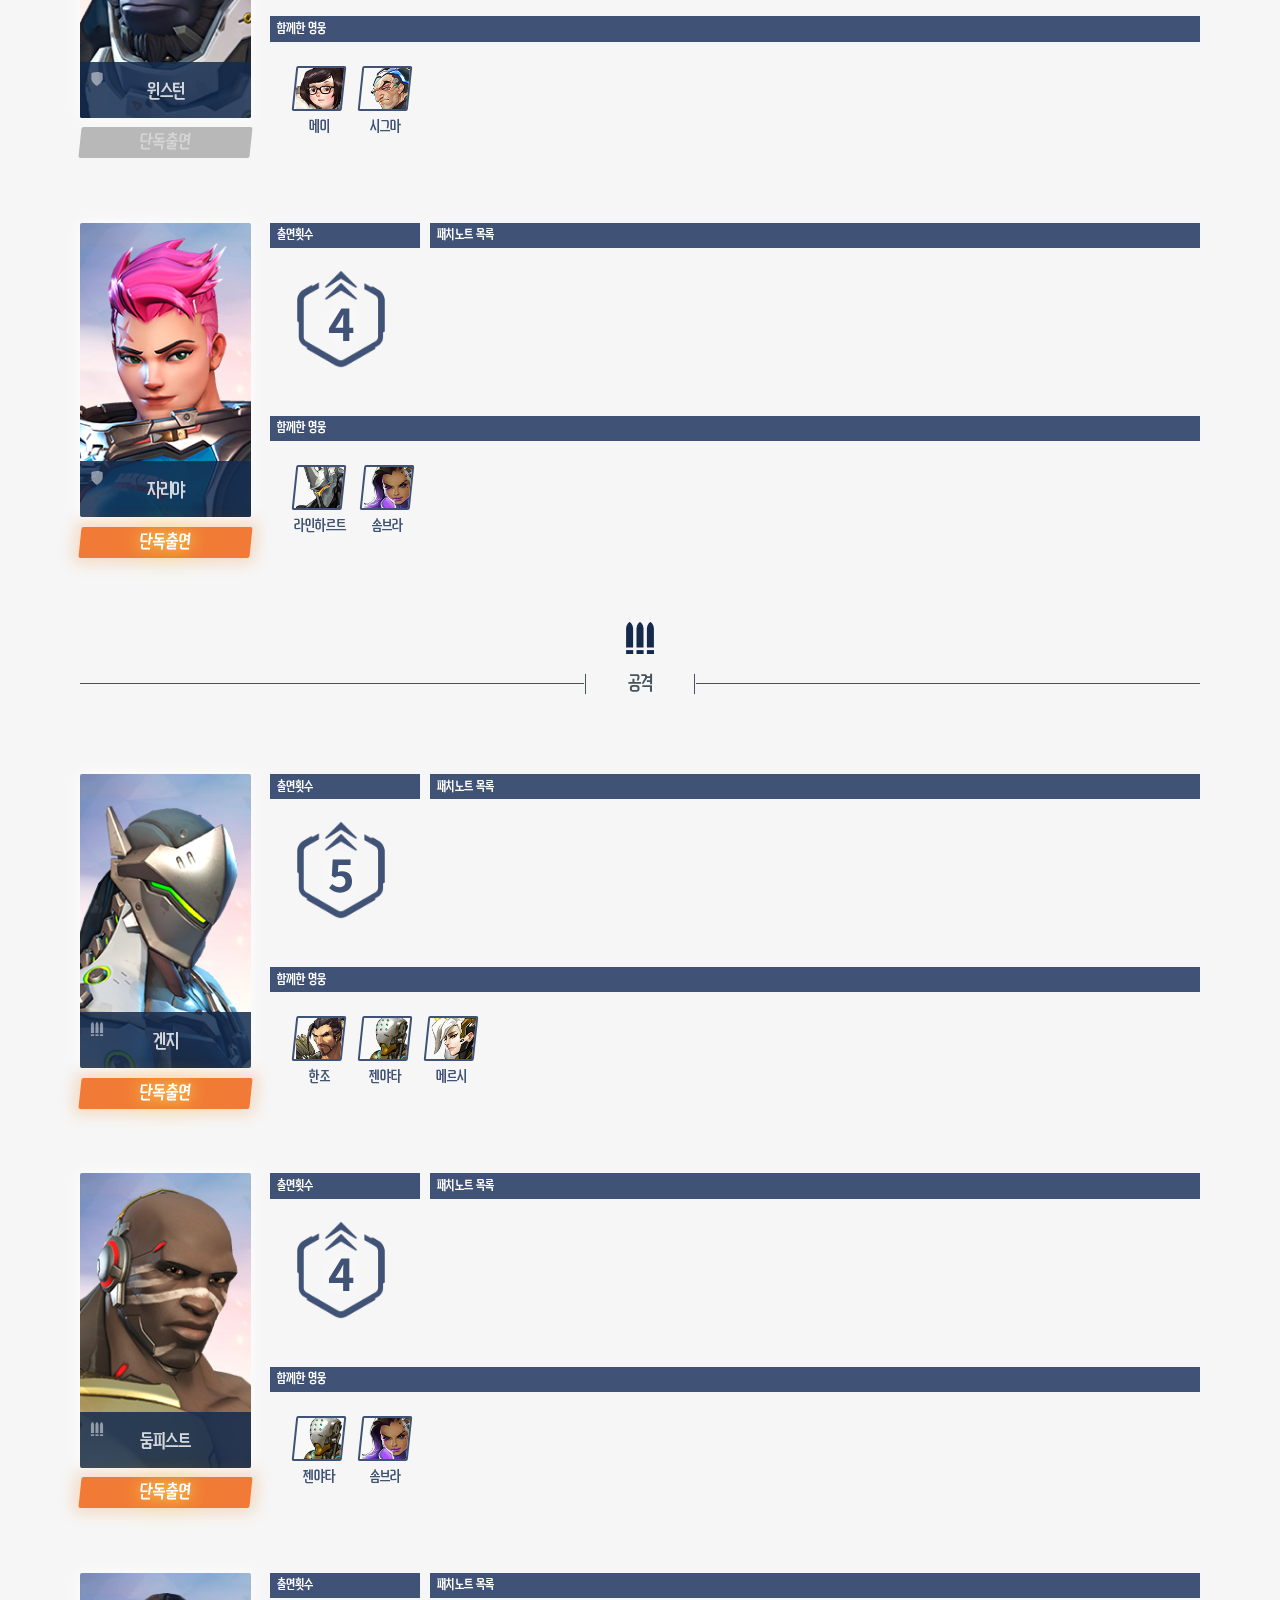
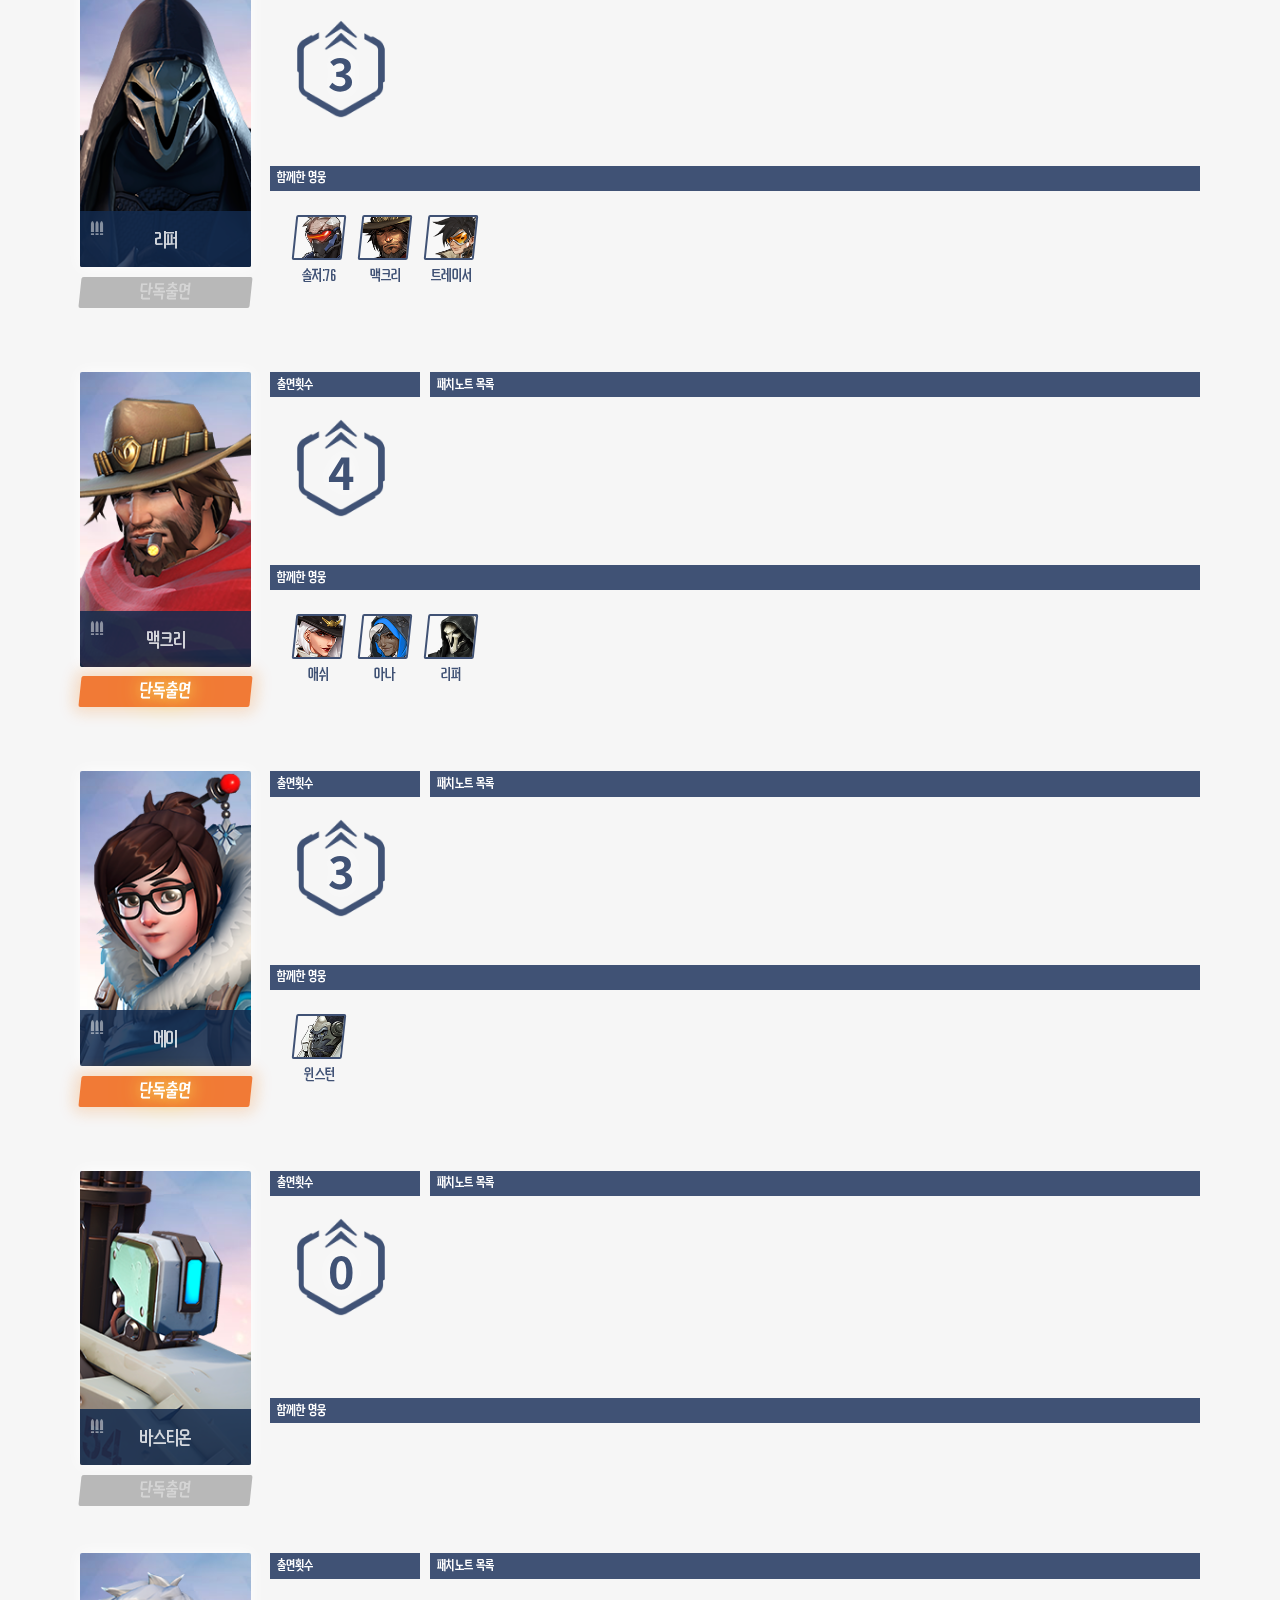
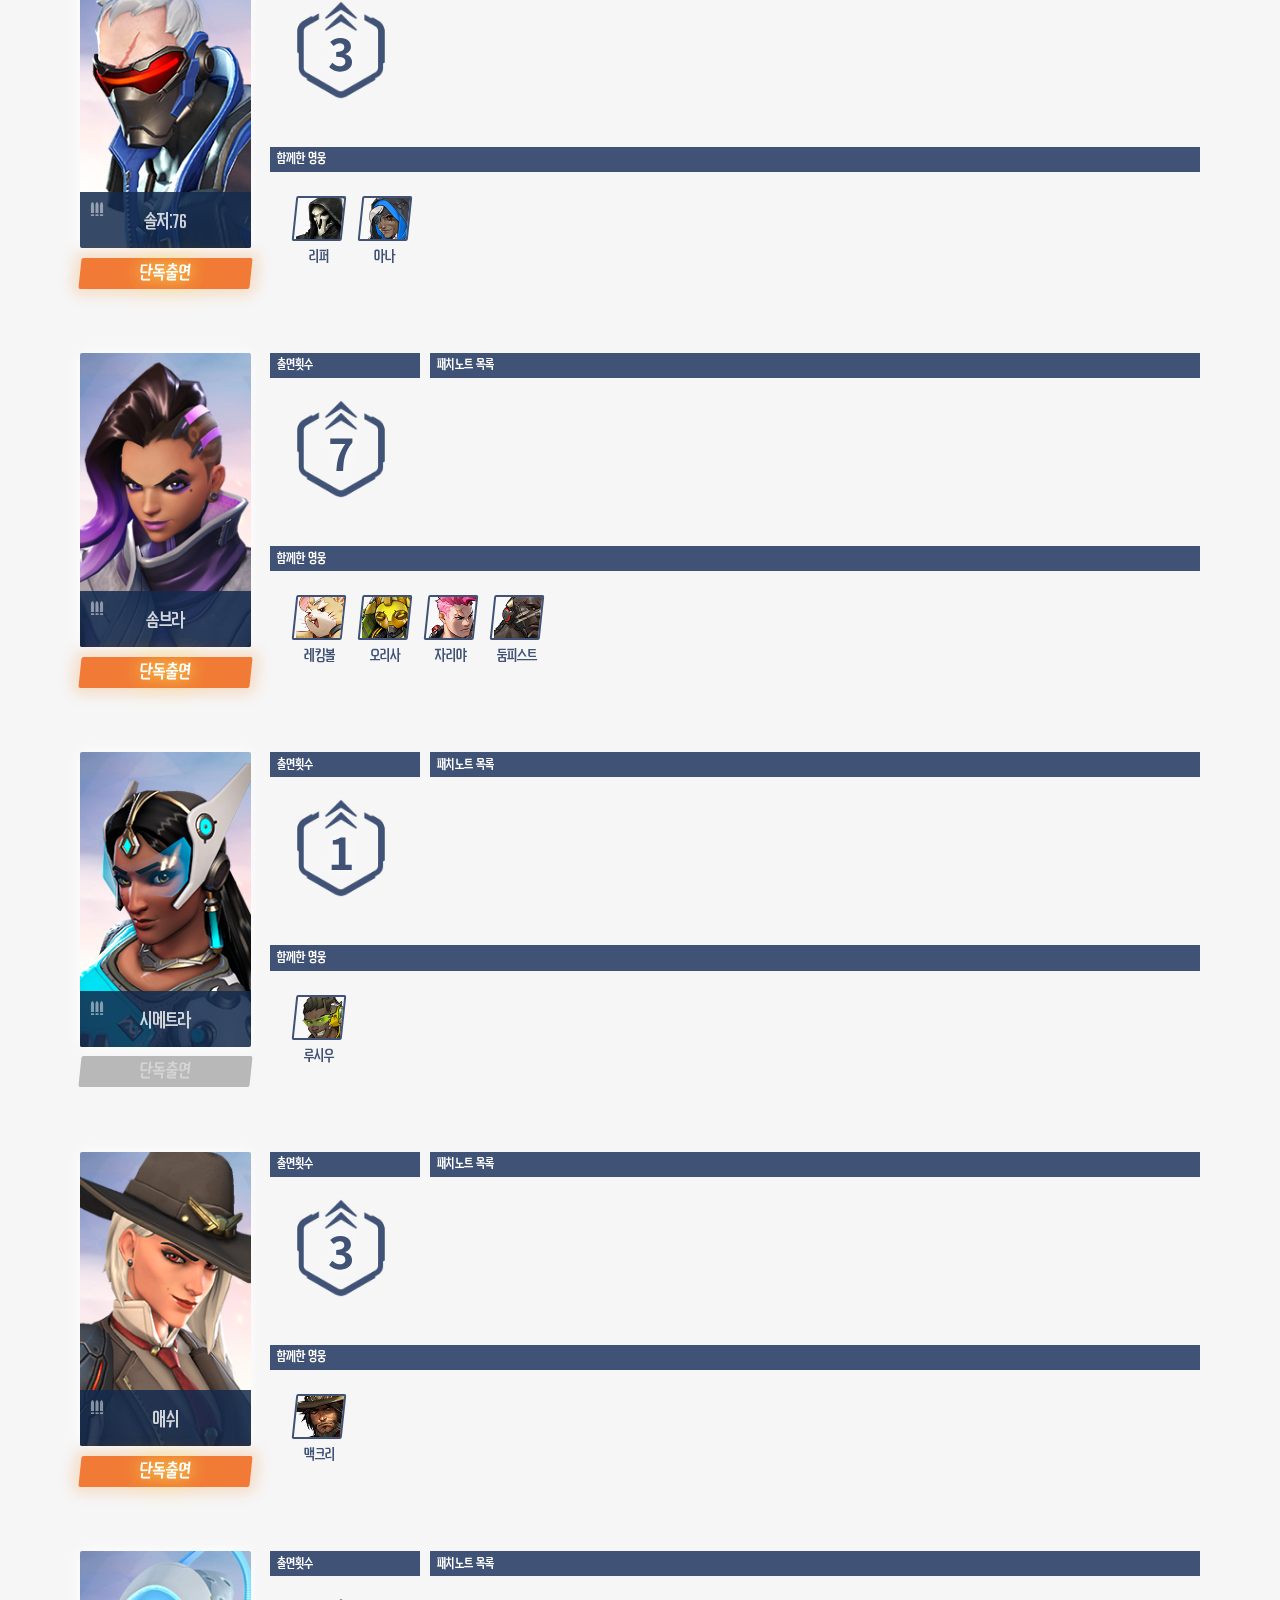
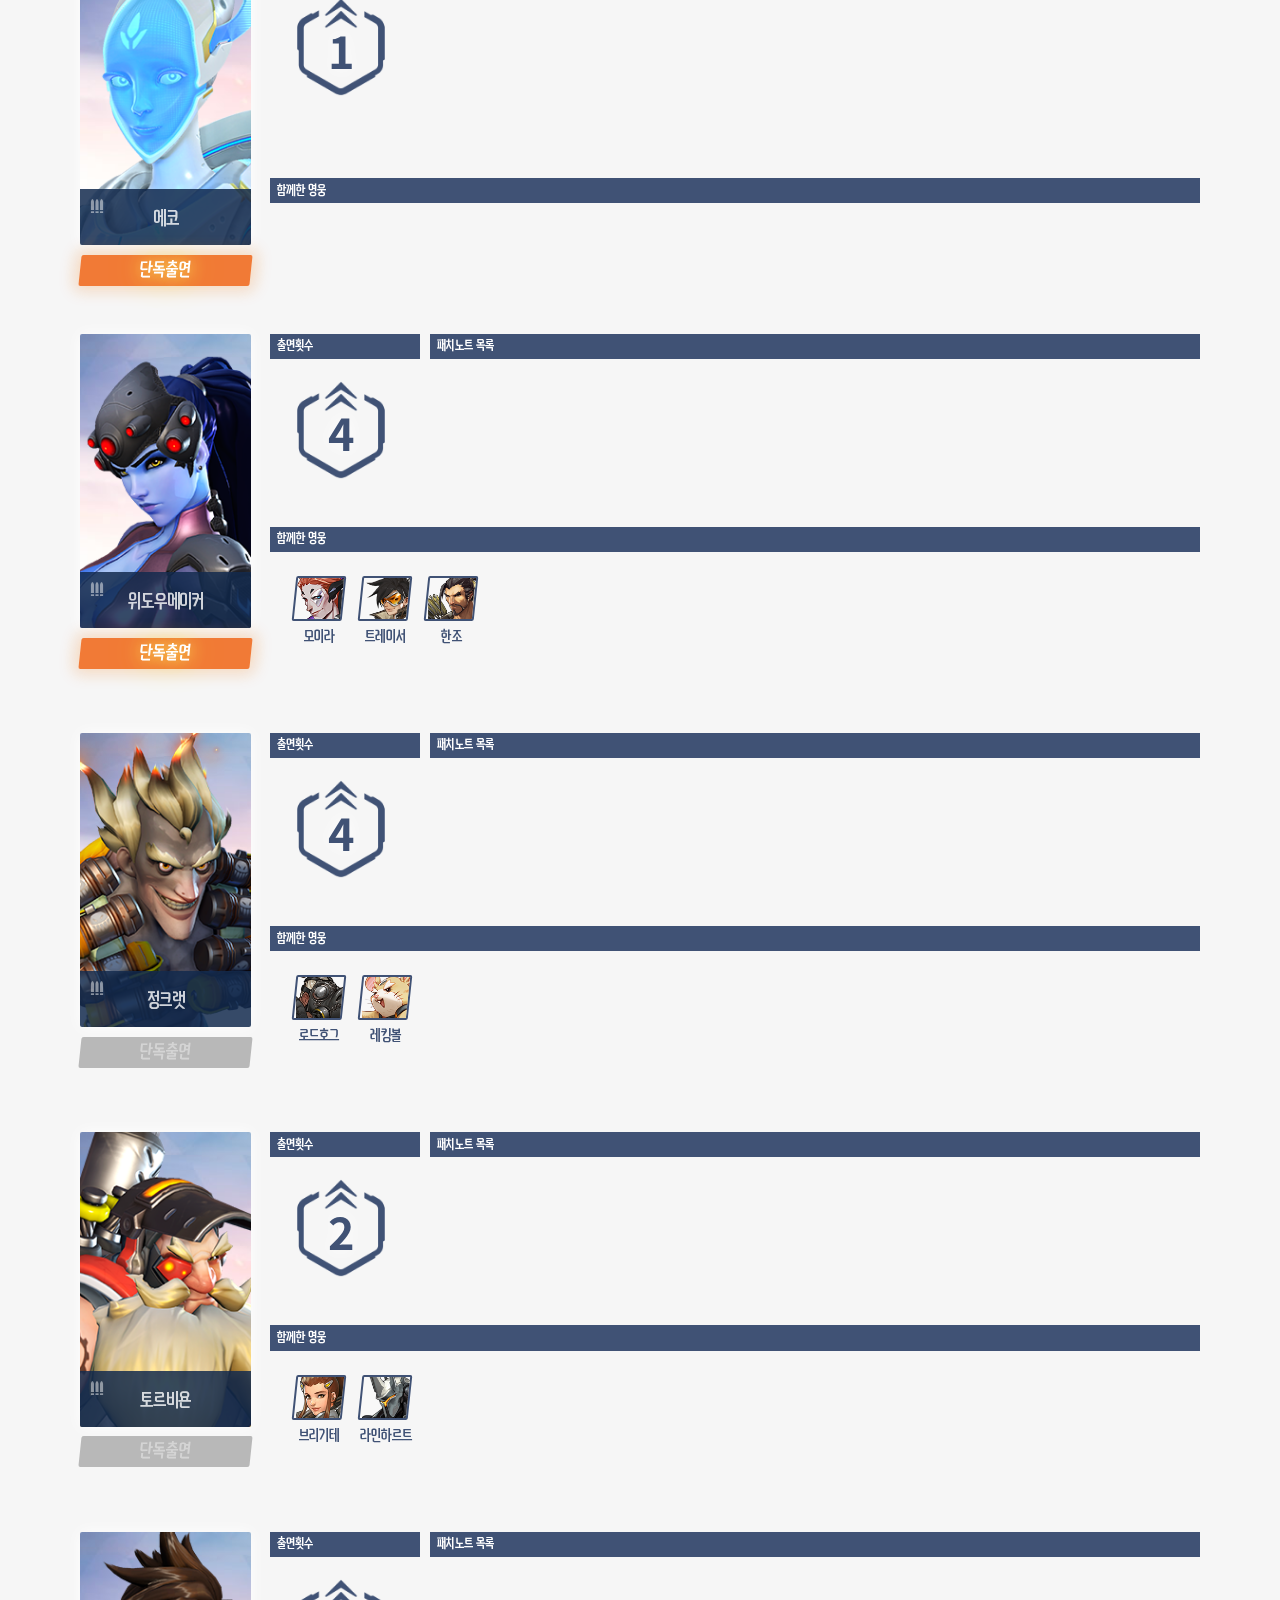
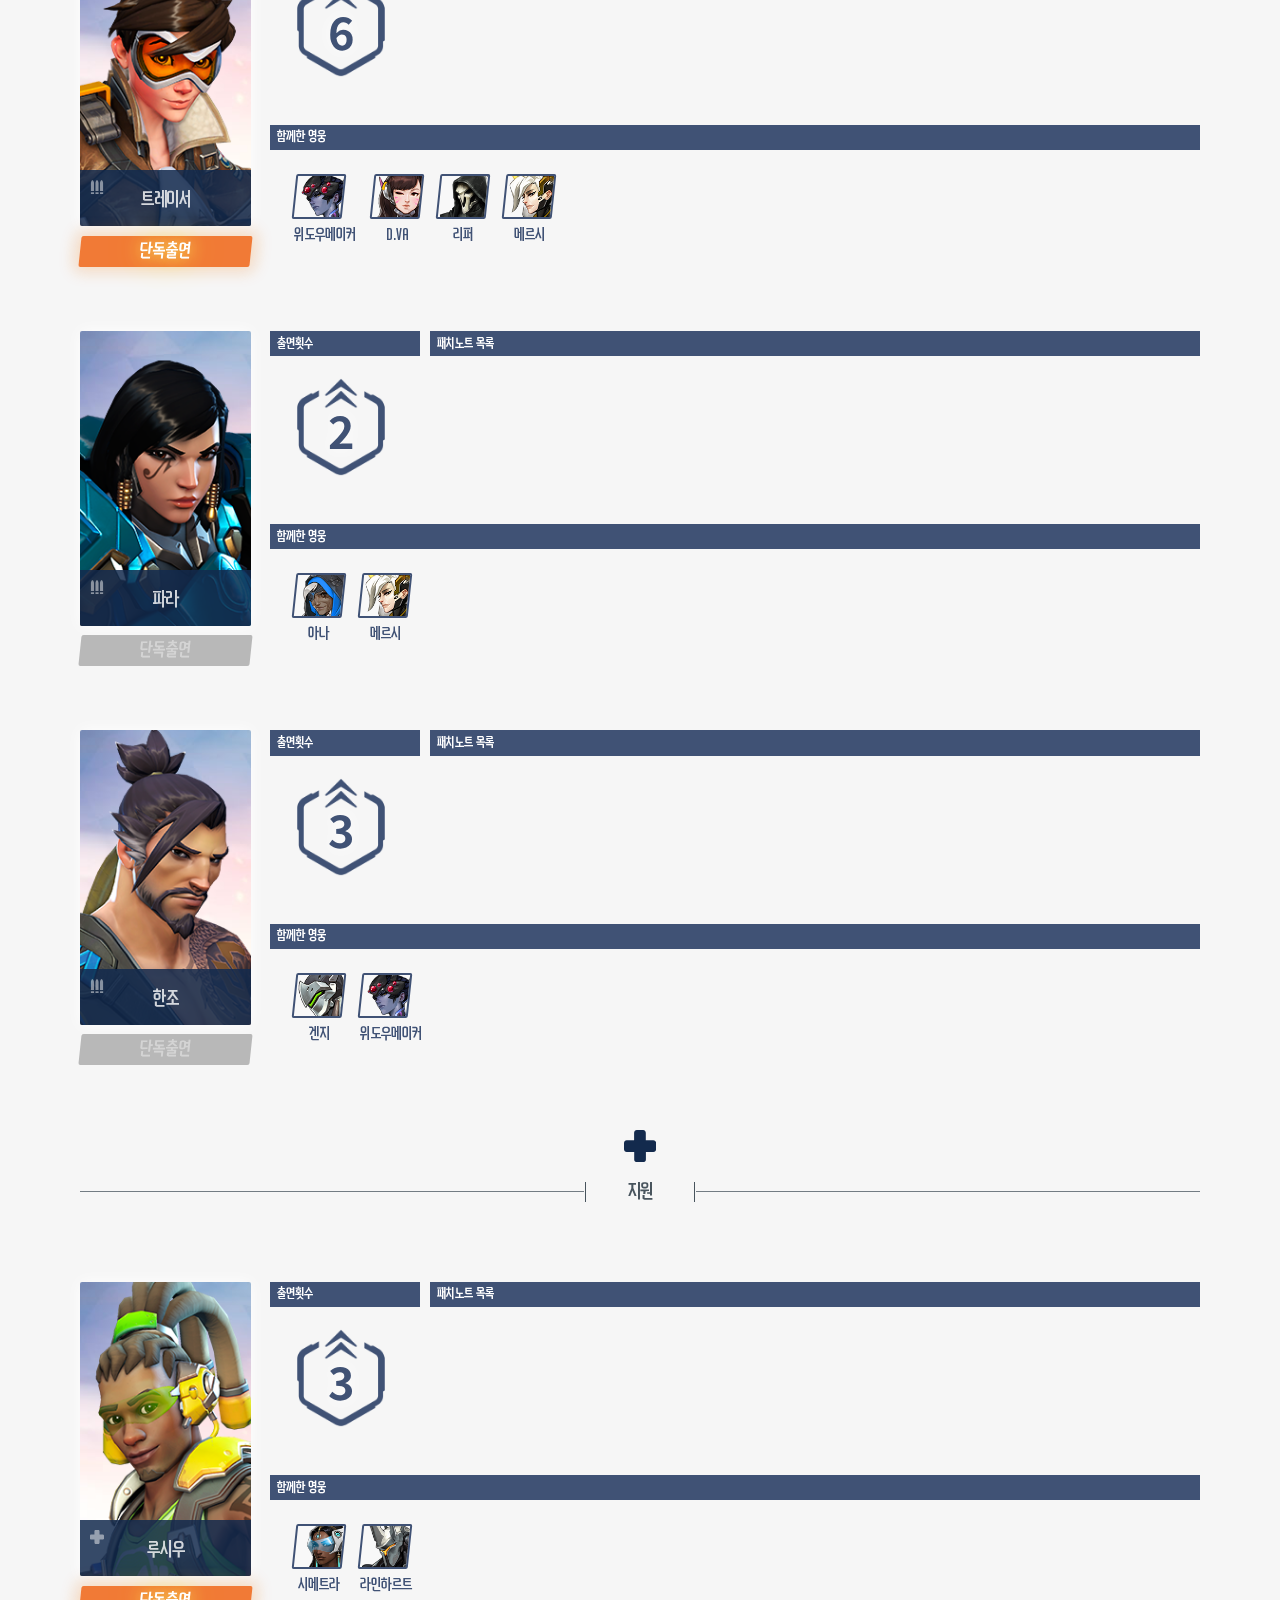
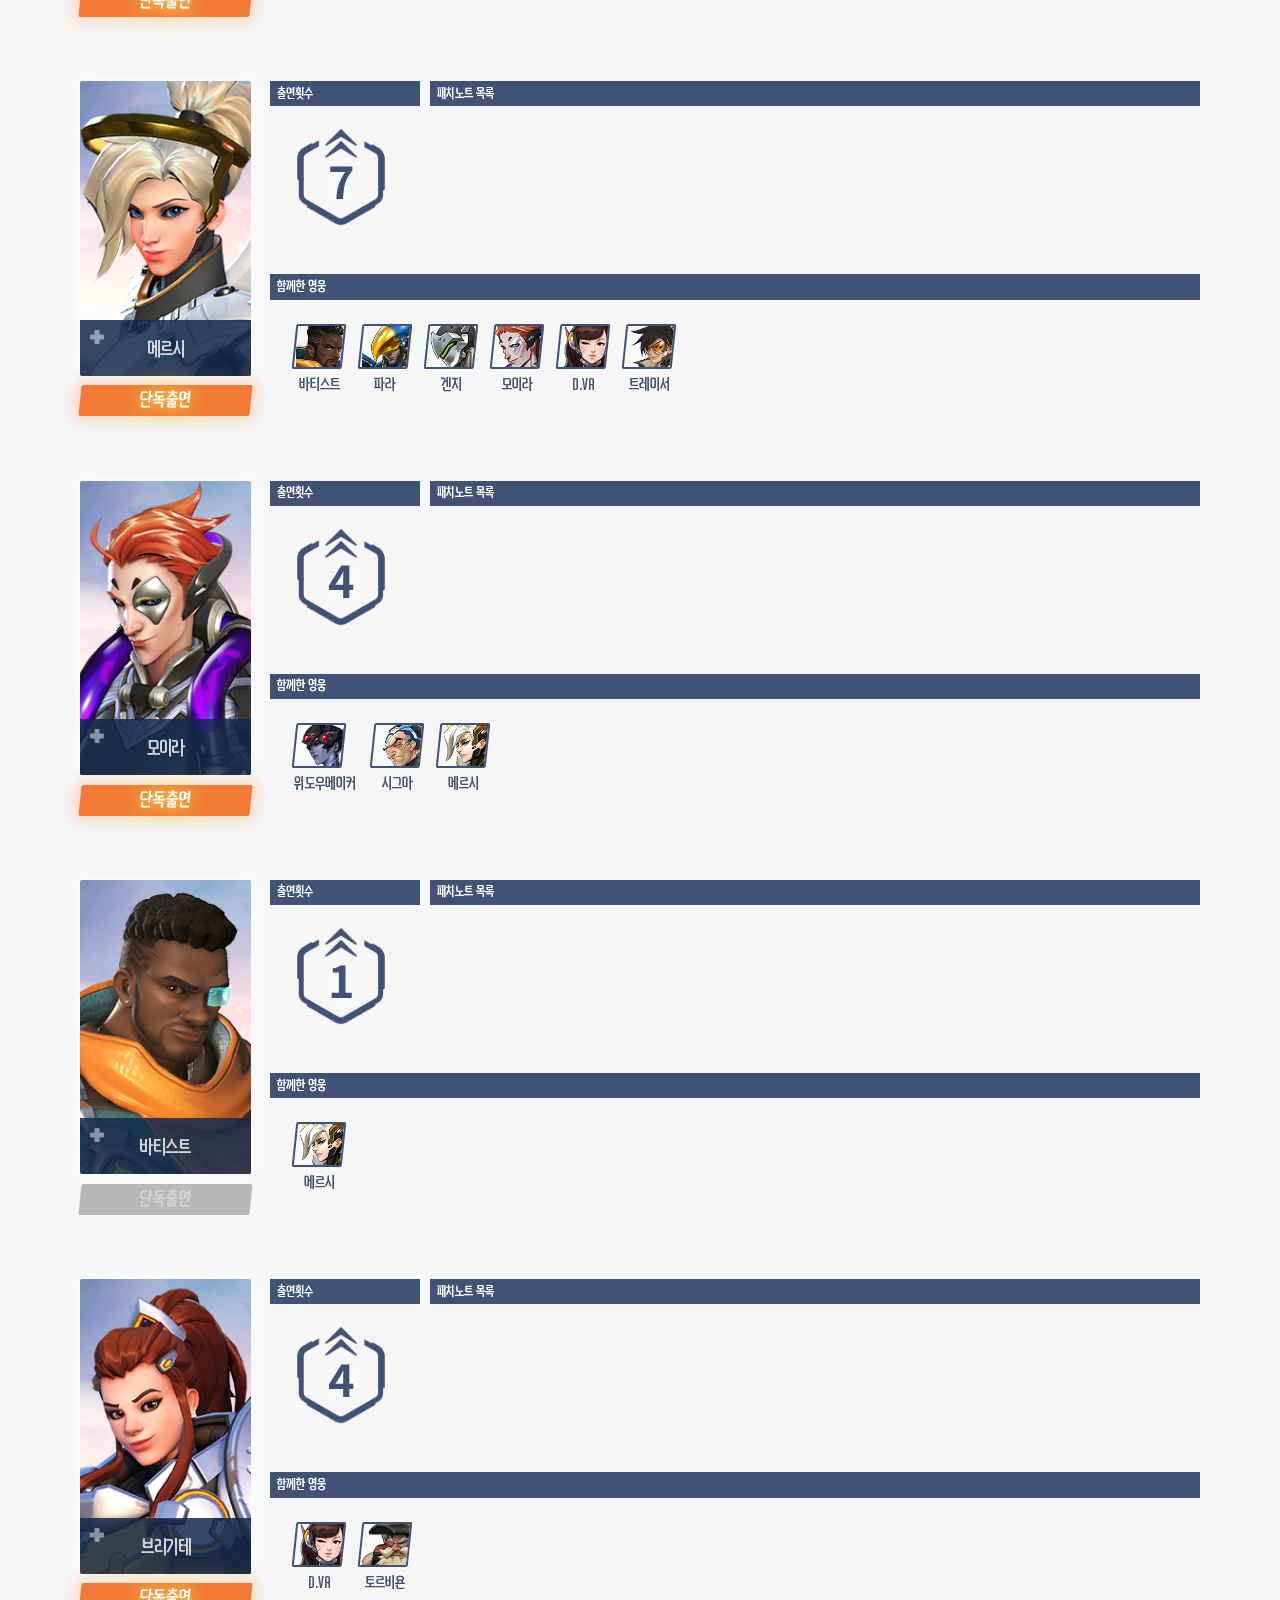
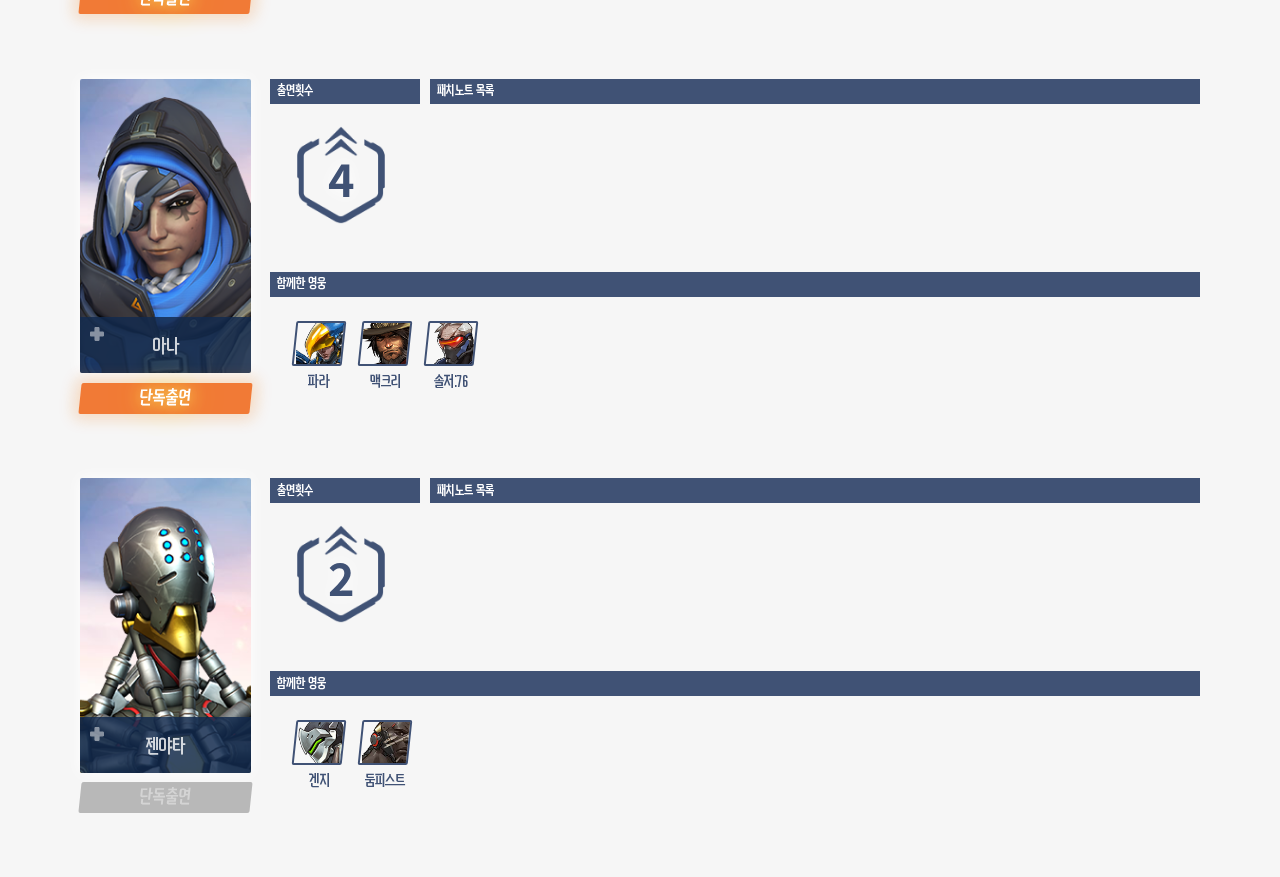
==== commit 7a1f2875: "commit comment" ====
--- a/index.html
+++ b/index.html
@@ -28,7 +28,7 @@
 <!-- 🚩 타이틀 -->
 <section id="mainTitle">
     <div id="title__date">
-        <span>2019.11.20</span> ~ <span>2021.10.29</span>
+        <span>2019.11.20</span> ~ <span>2021.12.04</span>
     </div>
     <h2>오버워치 패치노트</h2>
     <div class="light"></div>
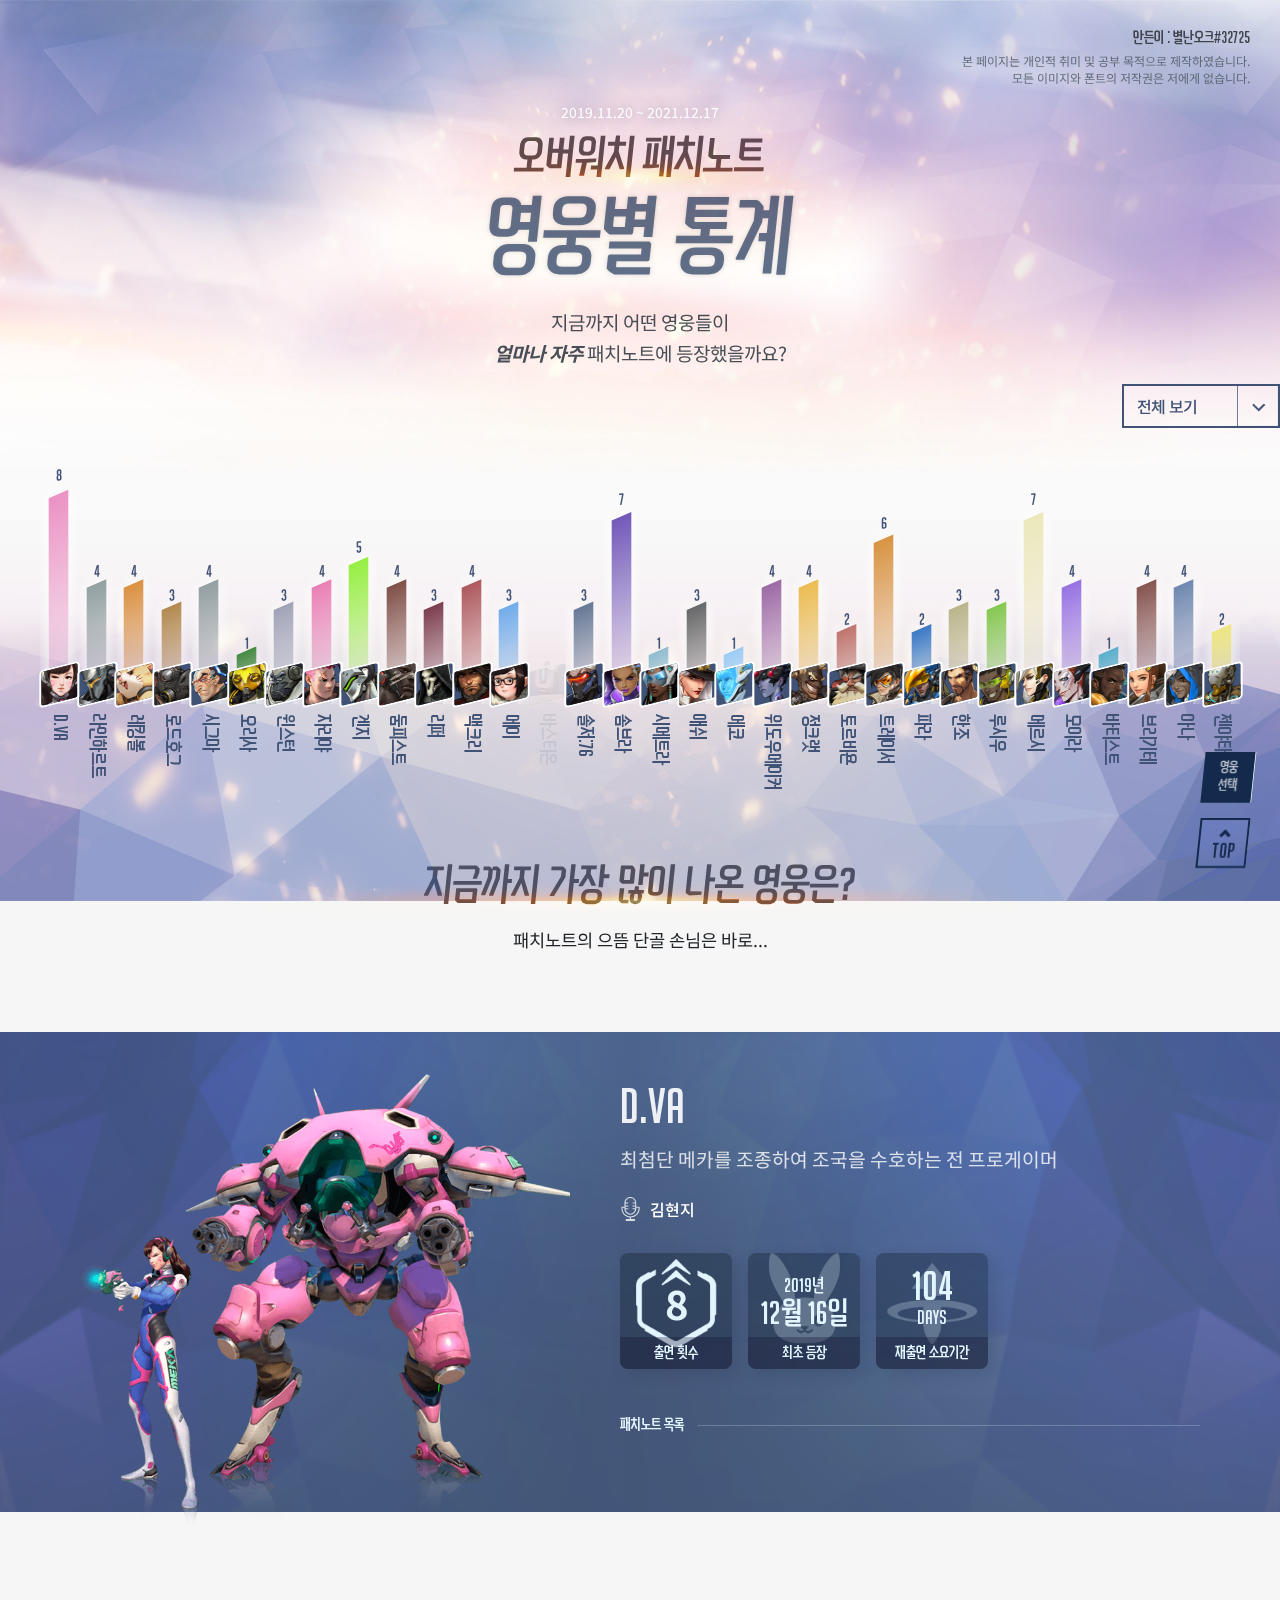
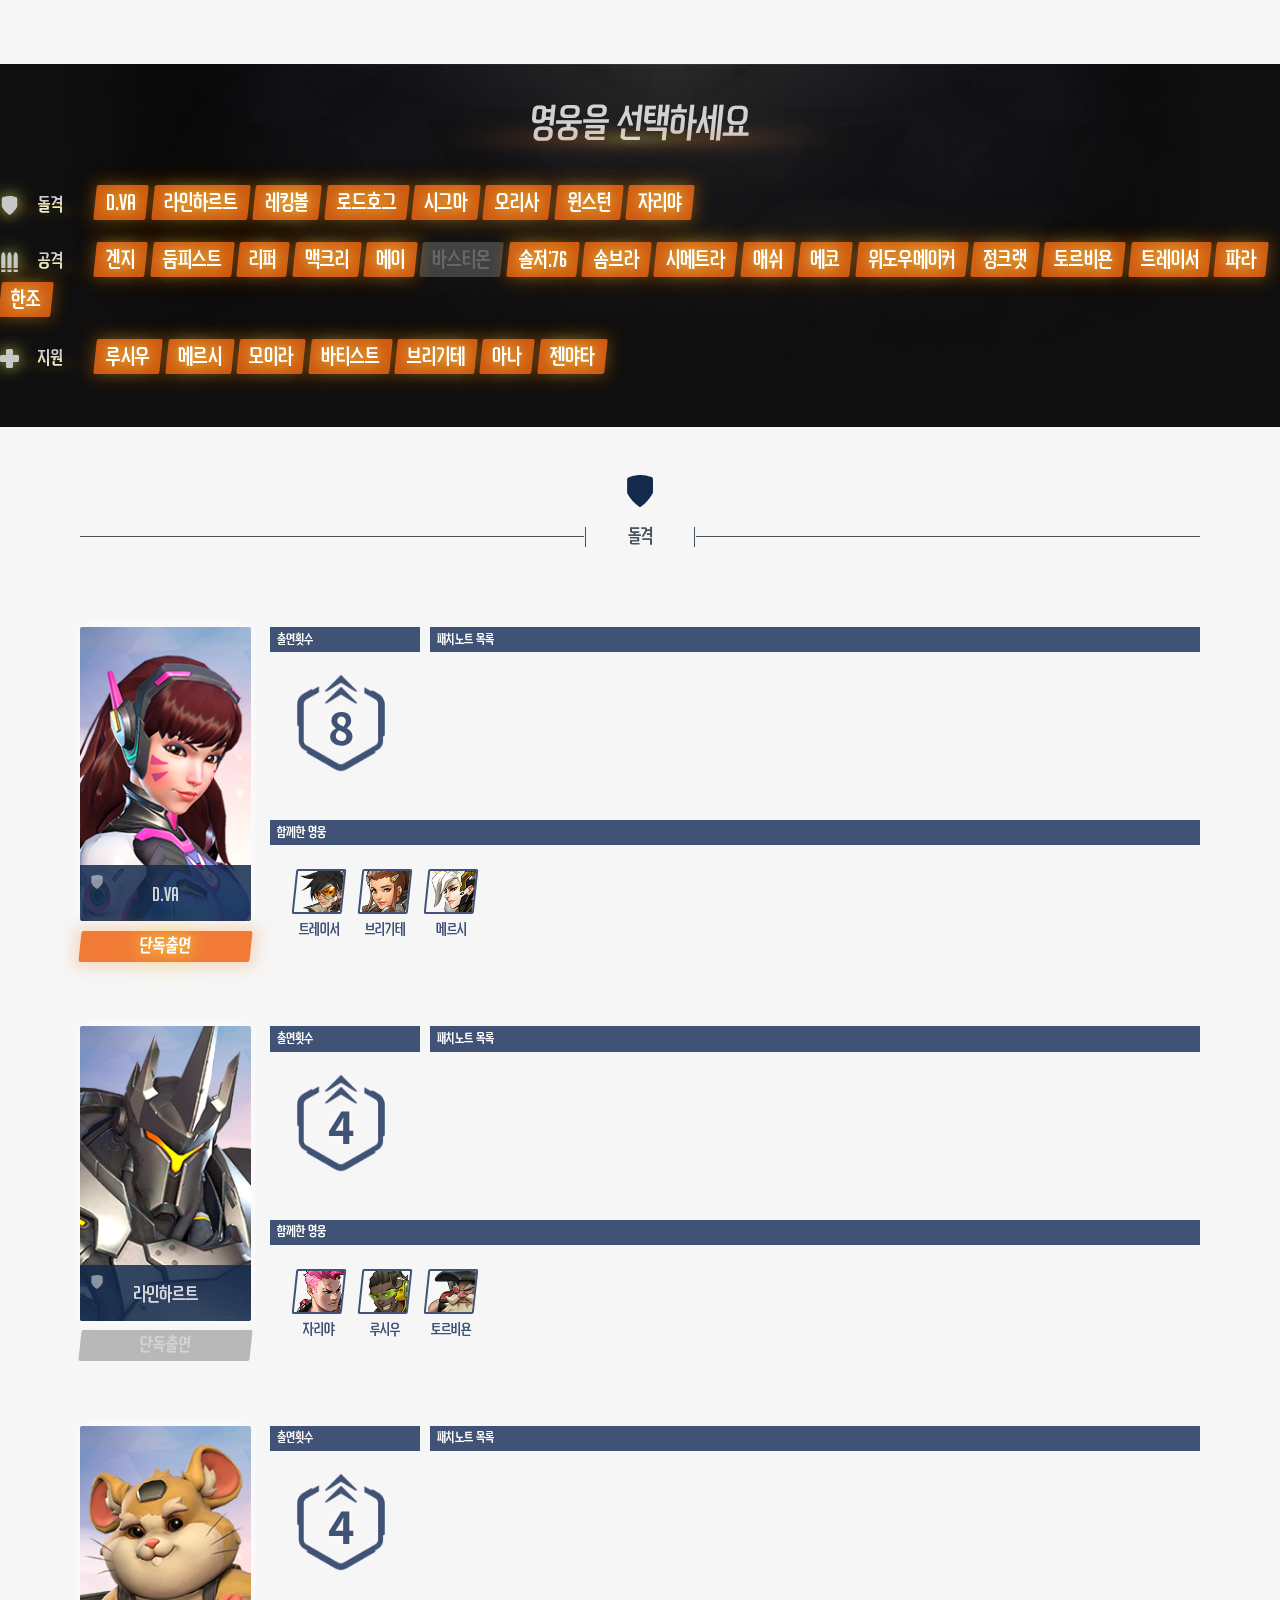
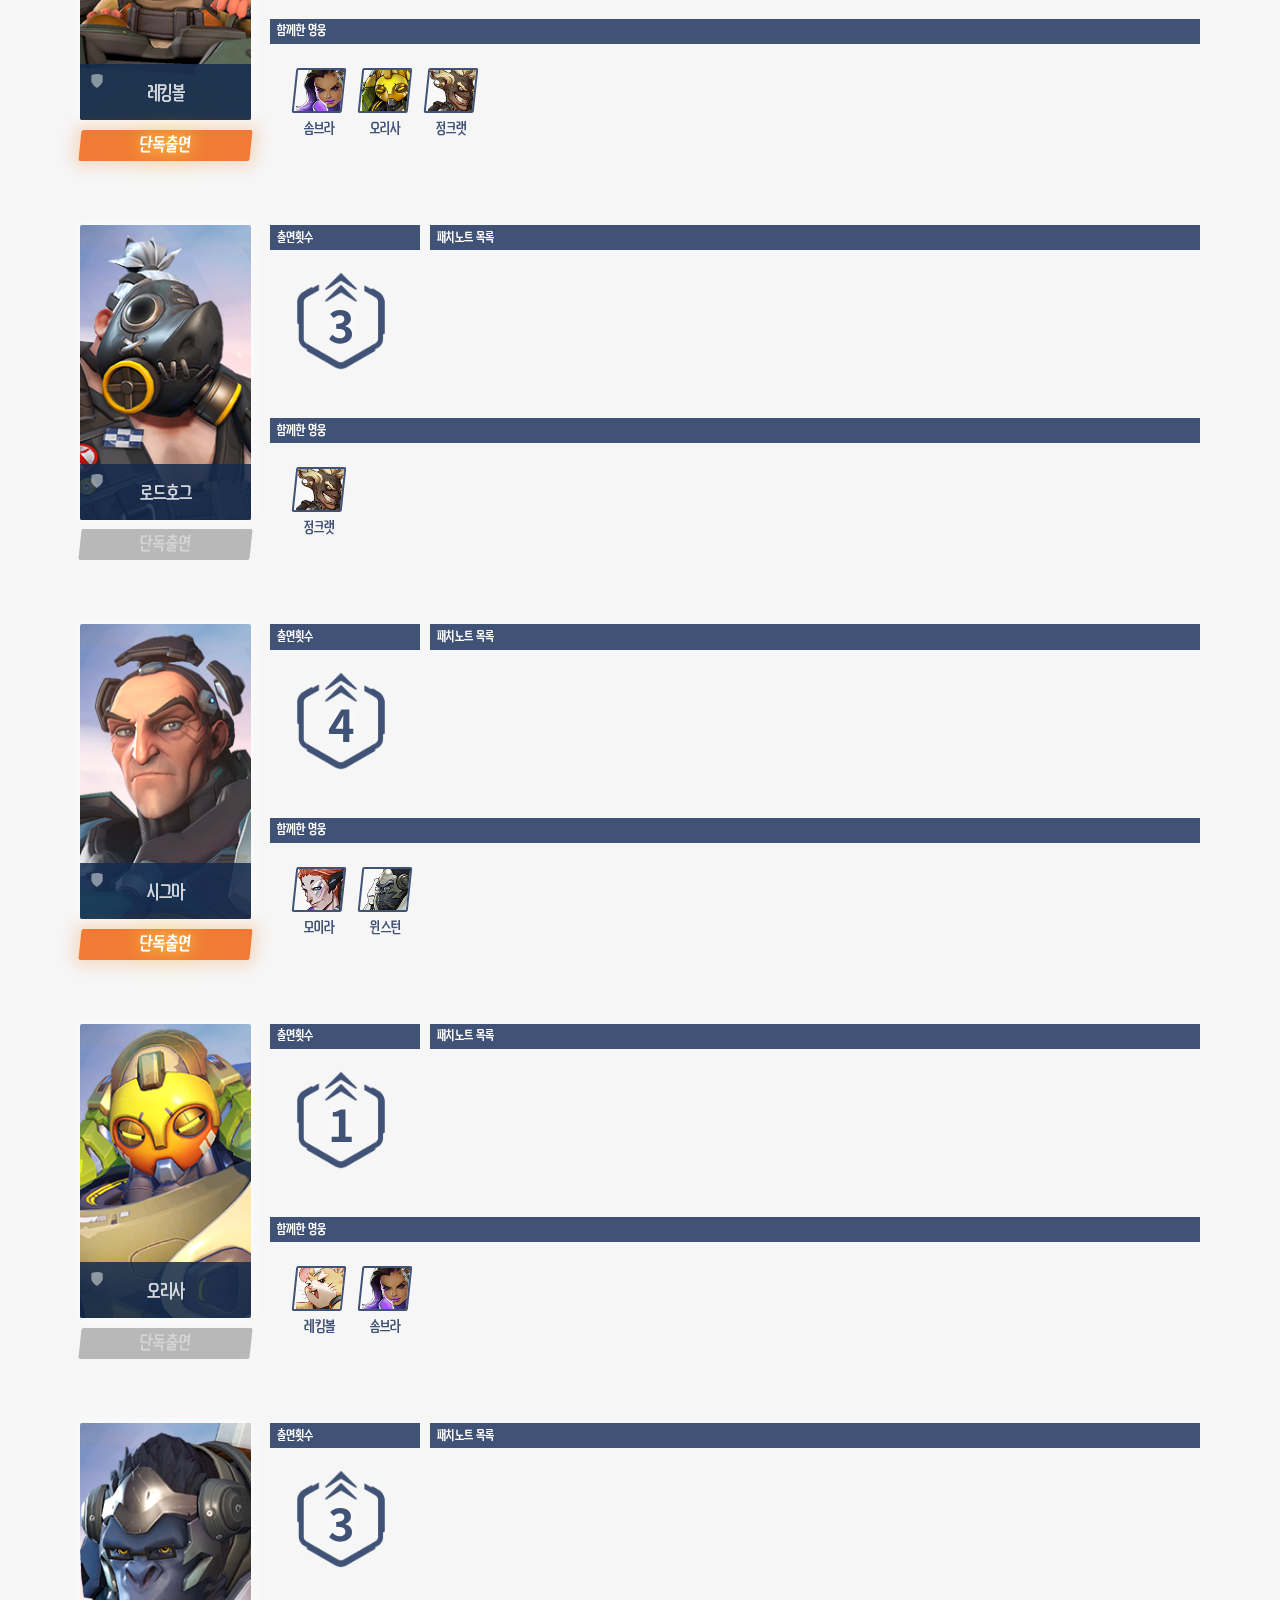
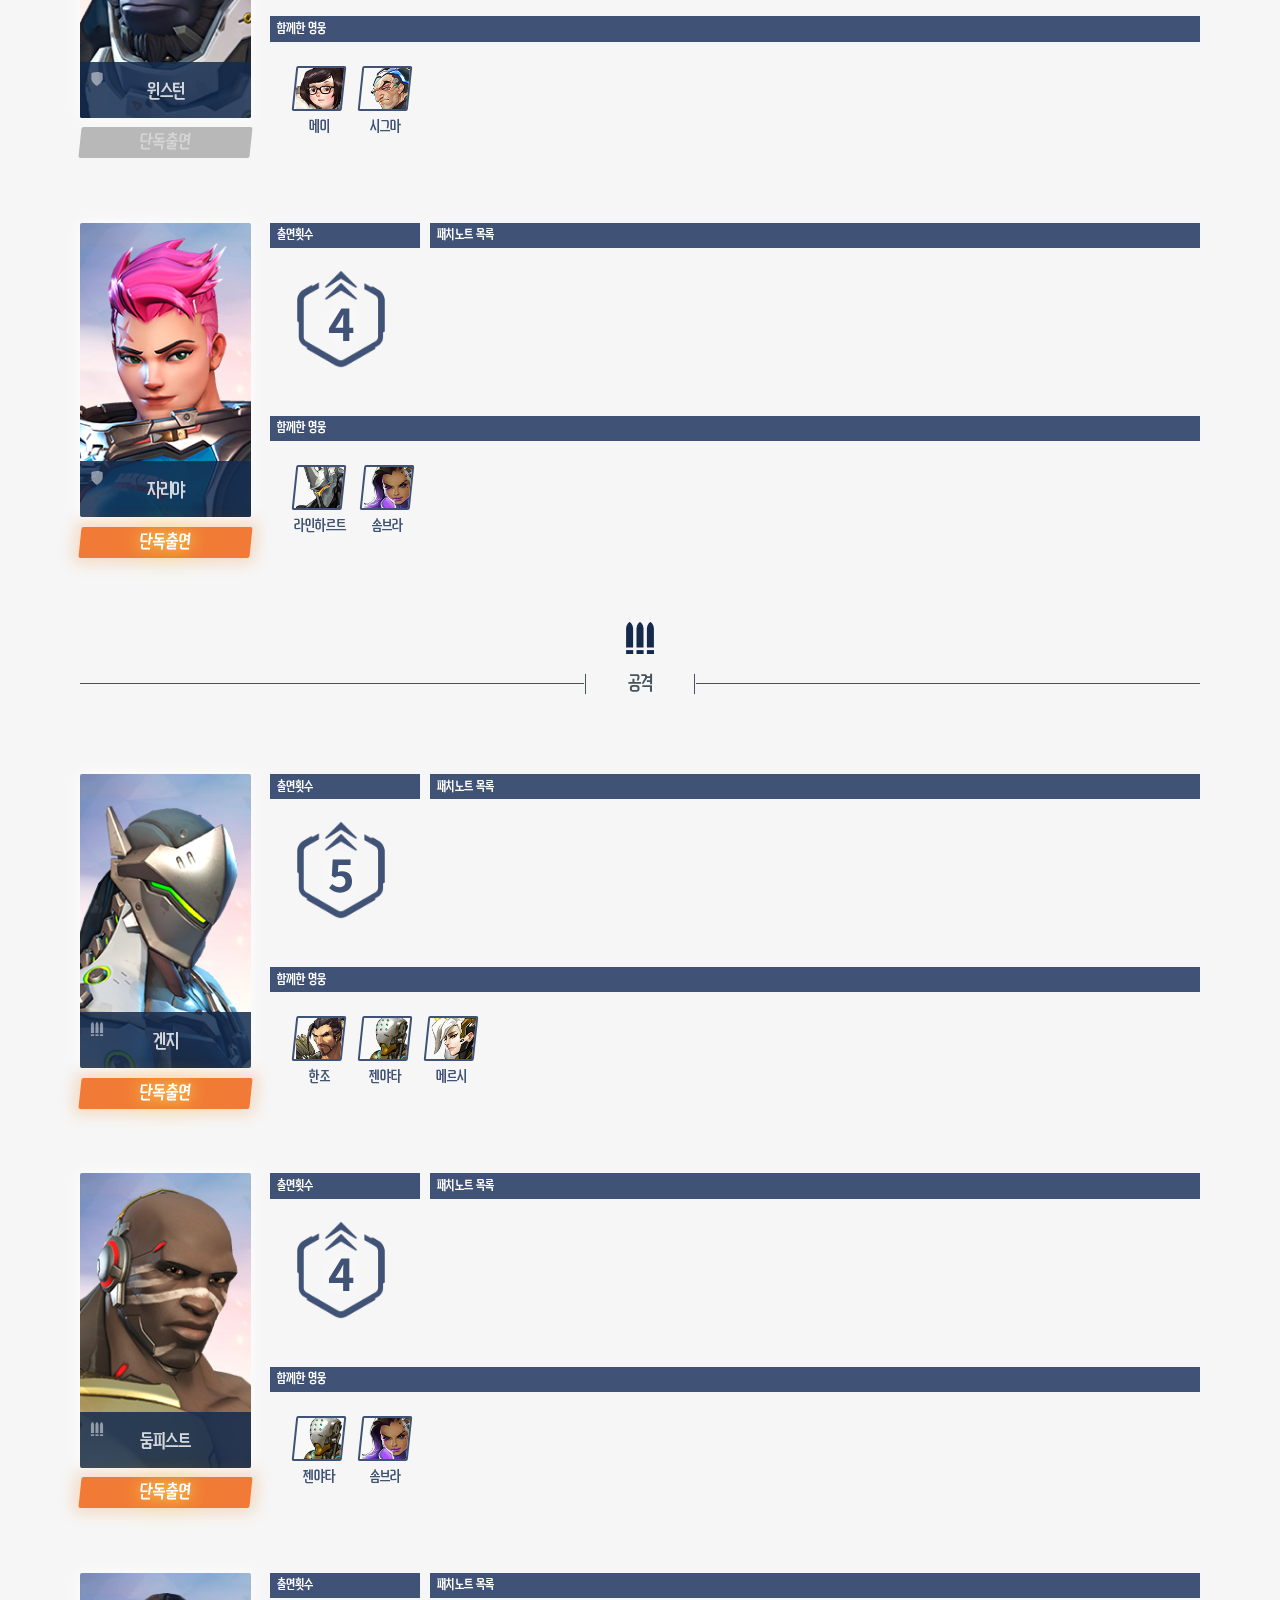
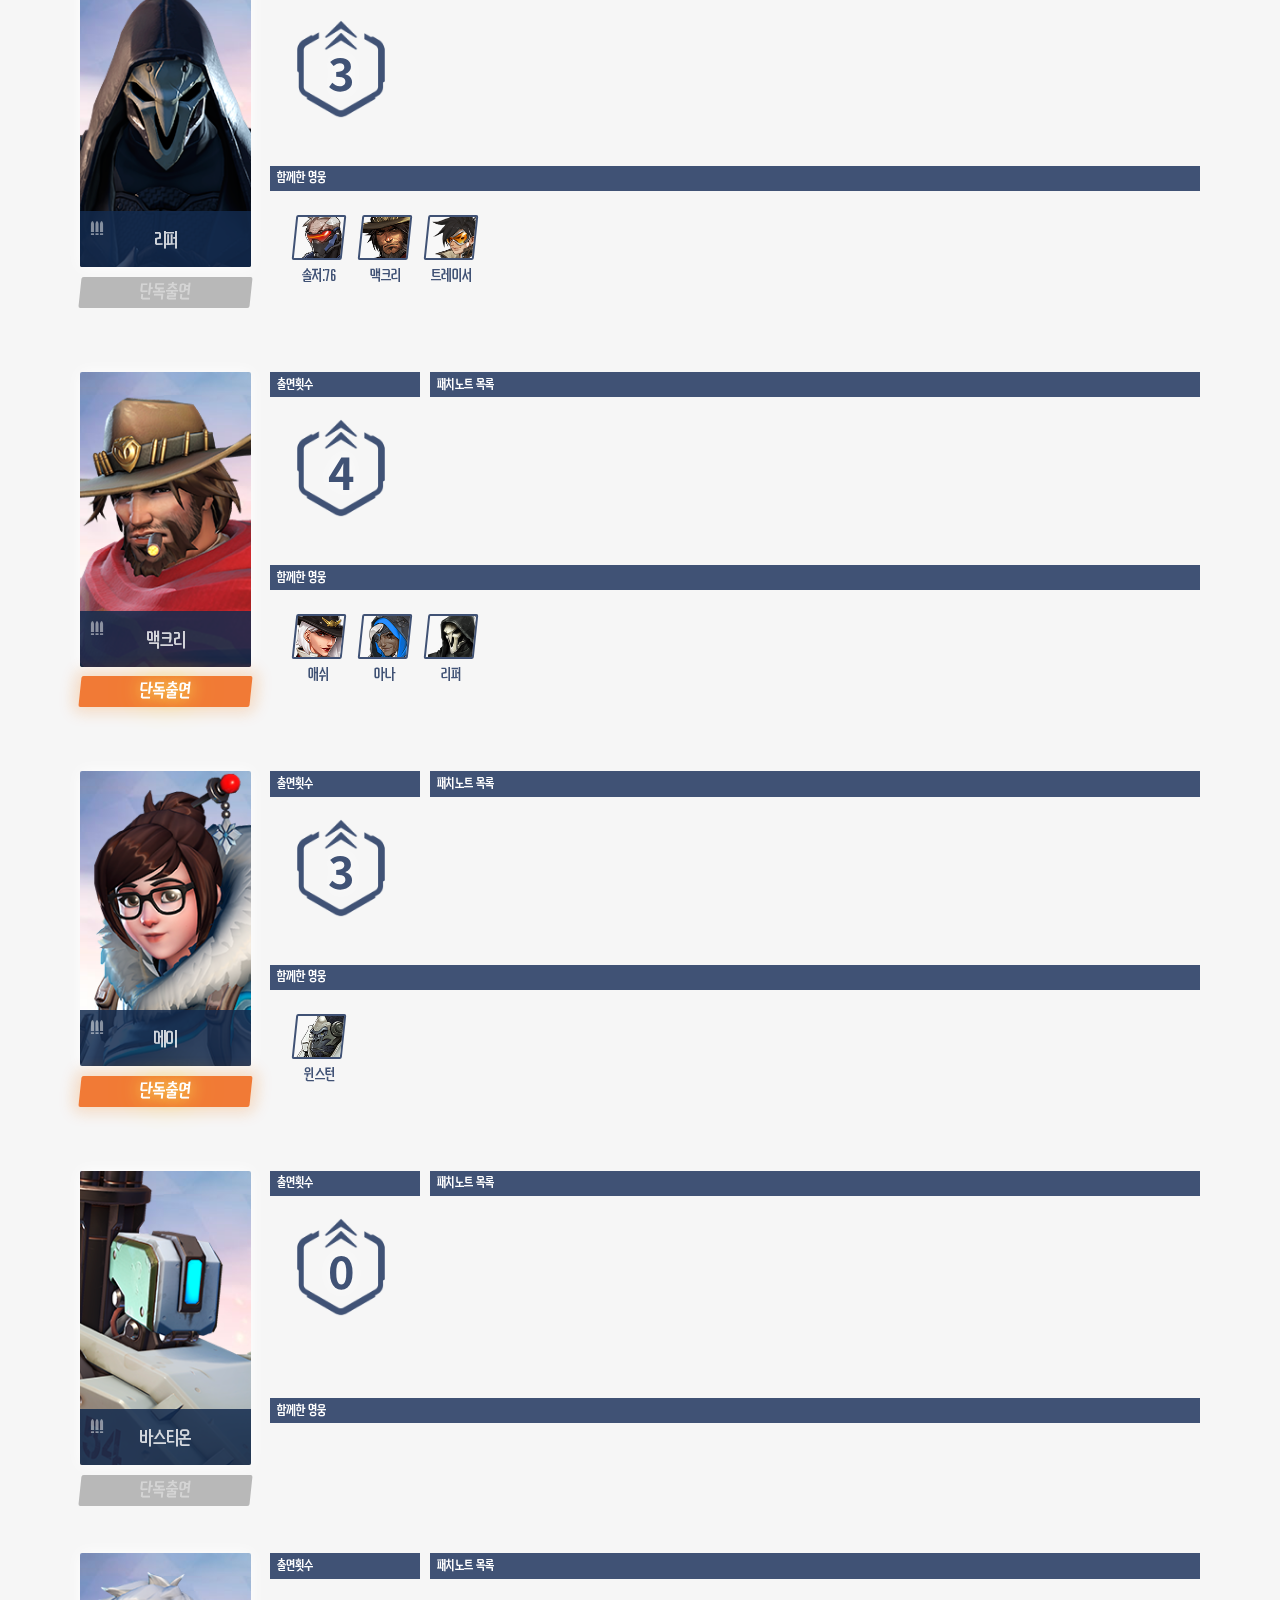
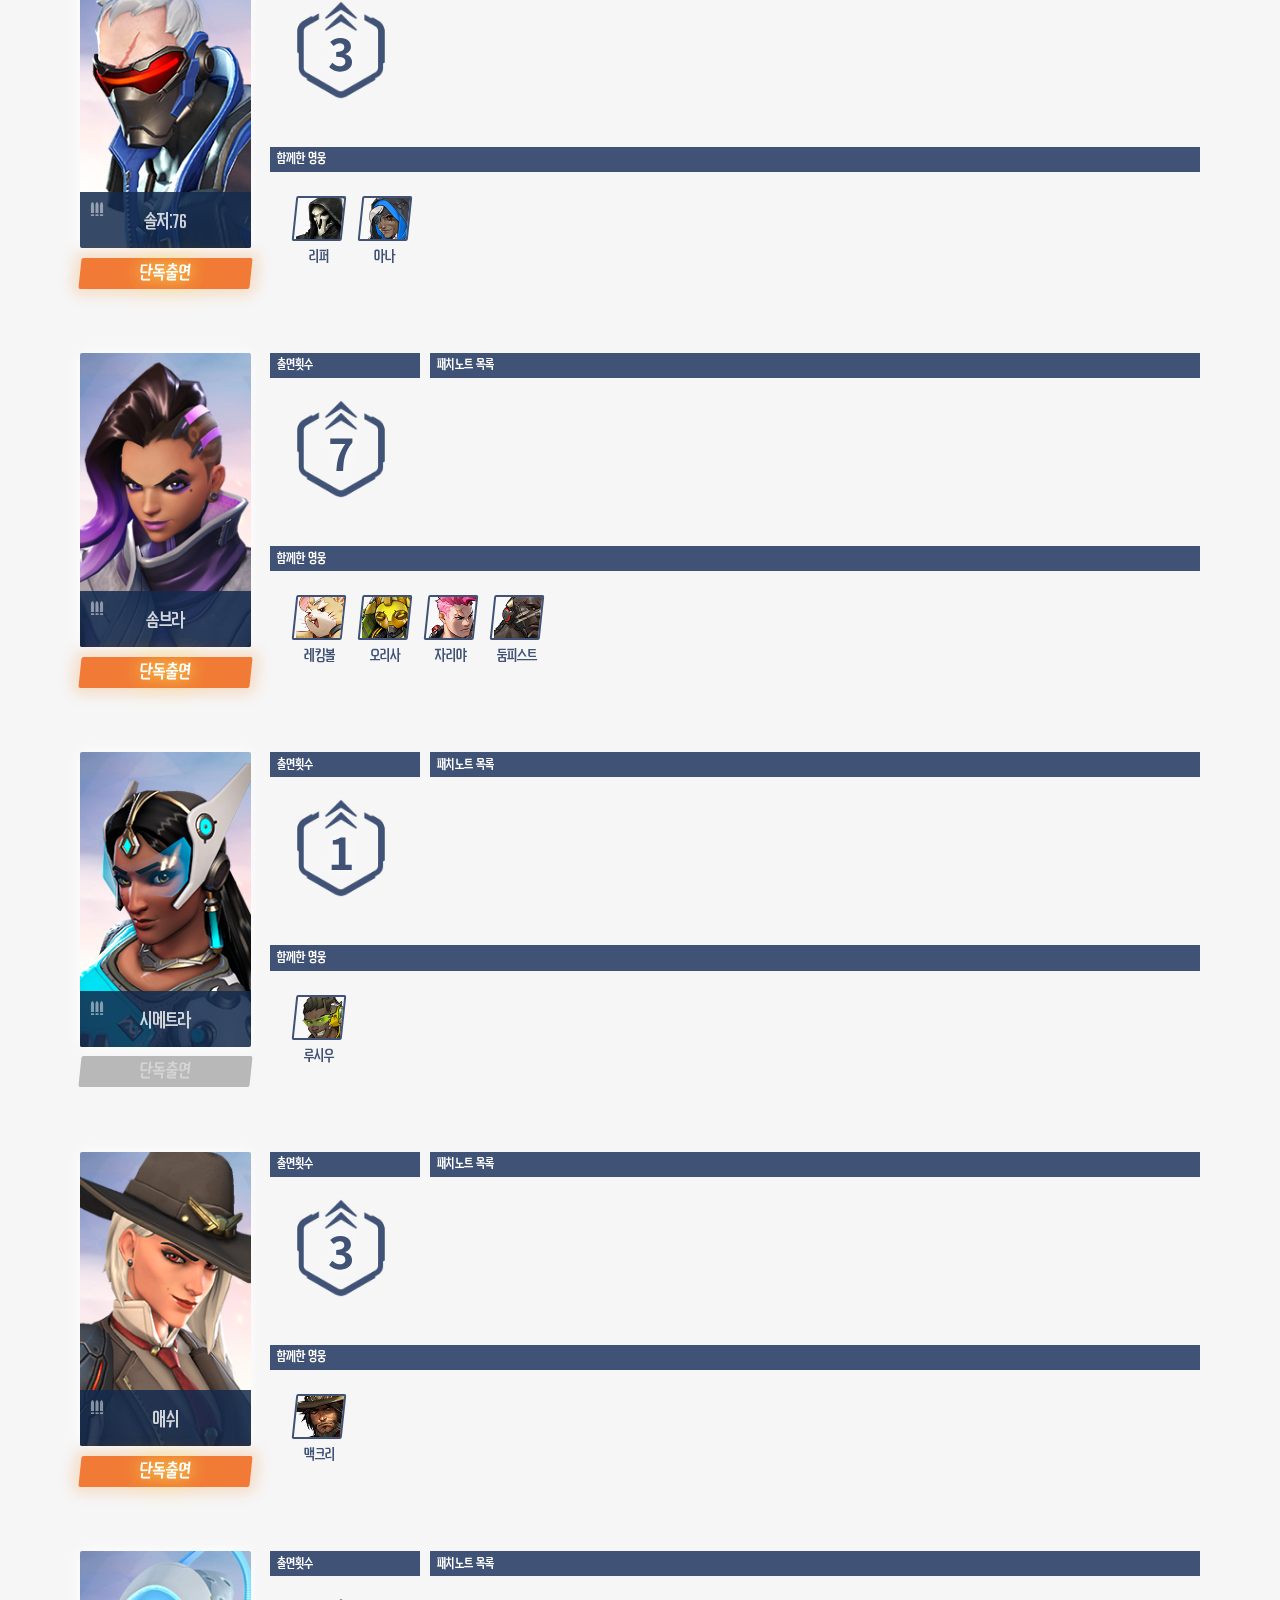
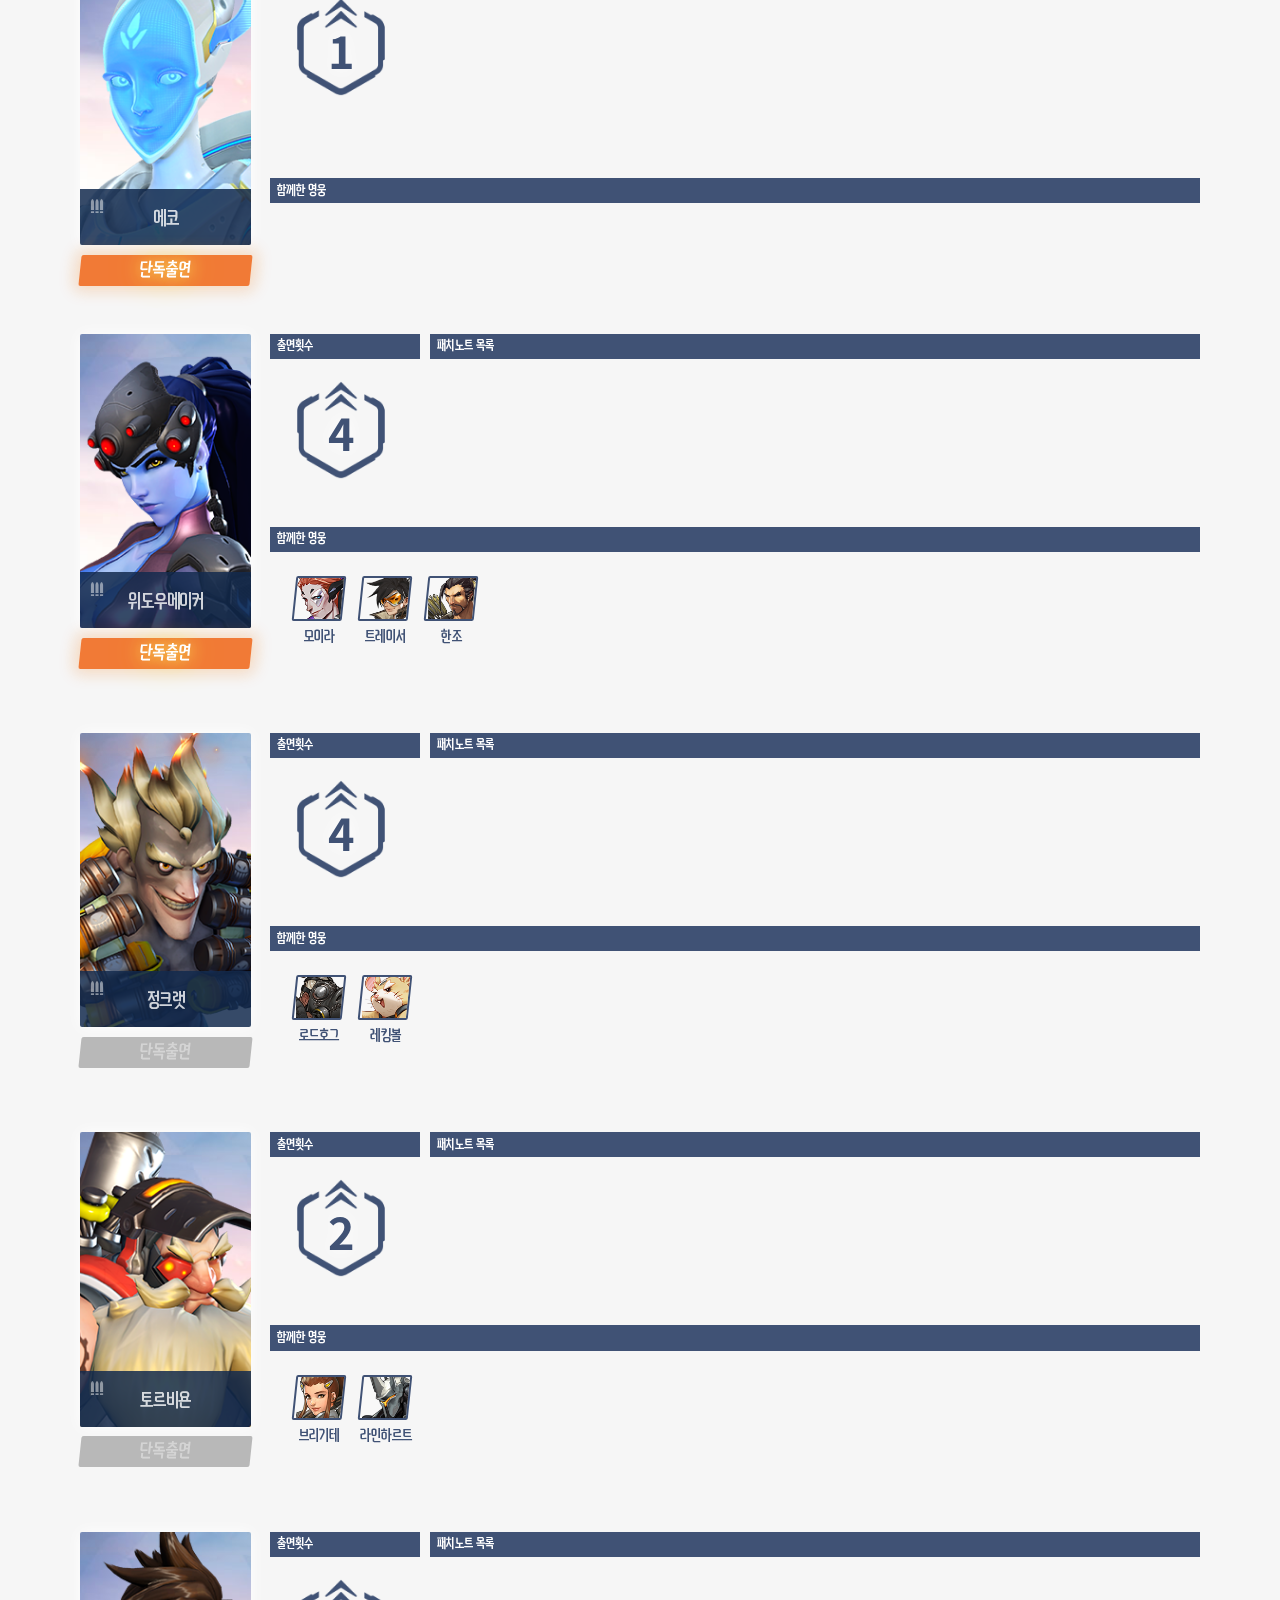
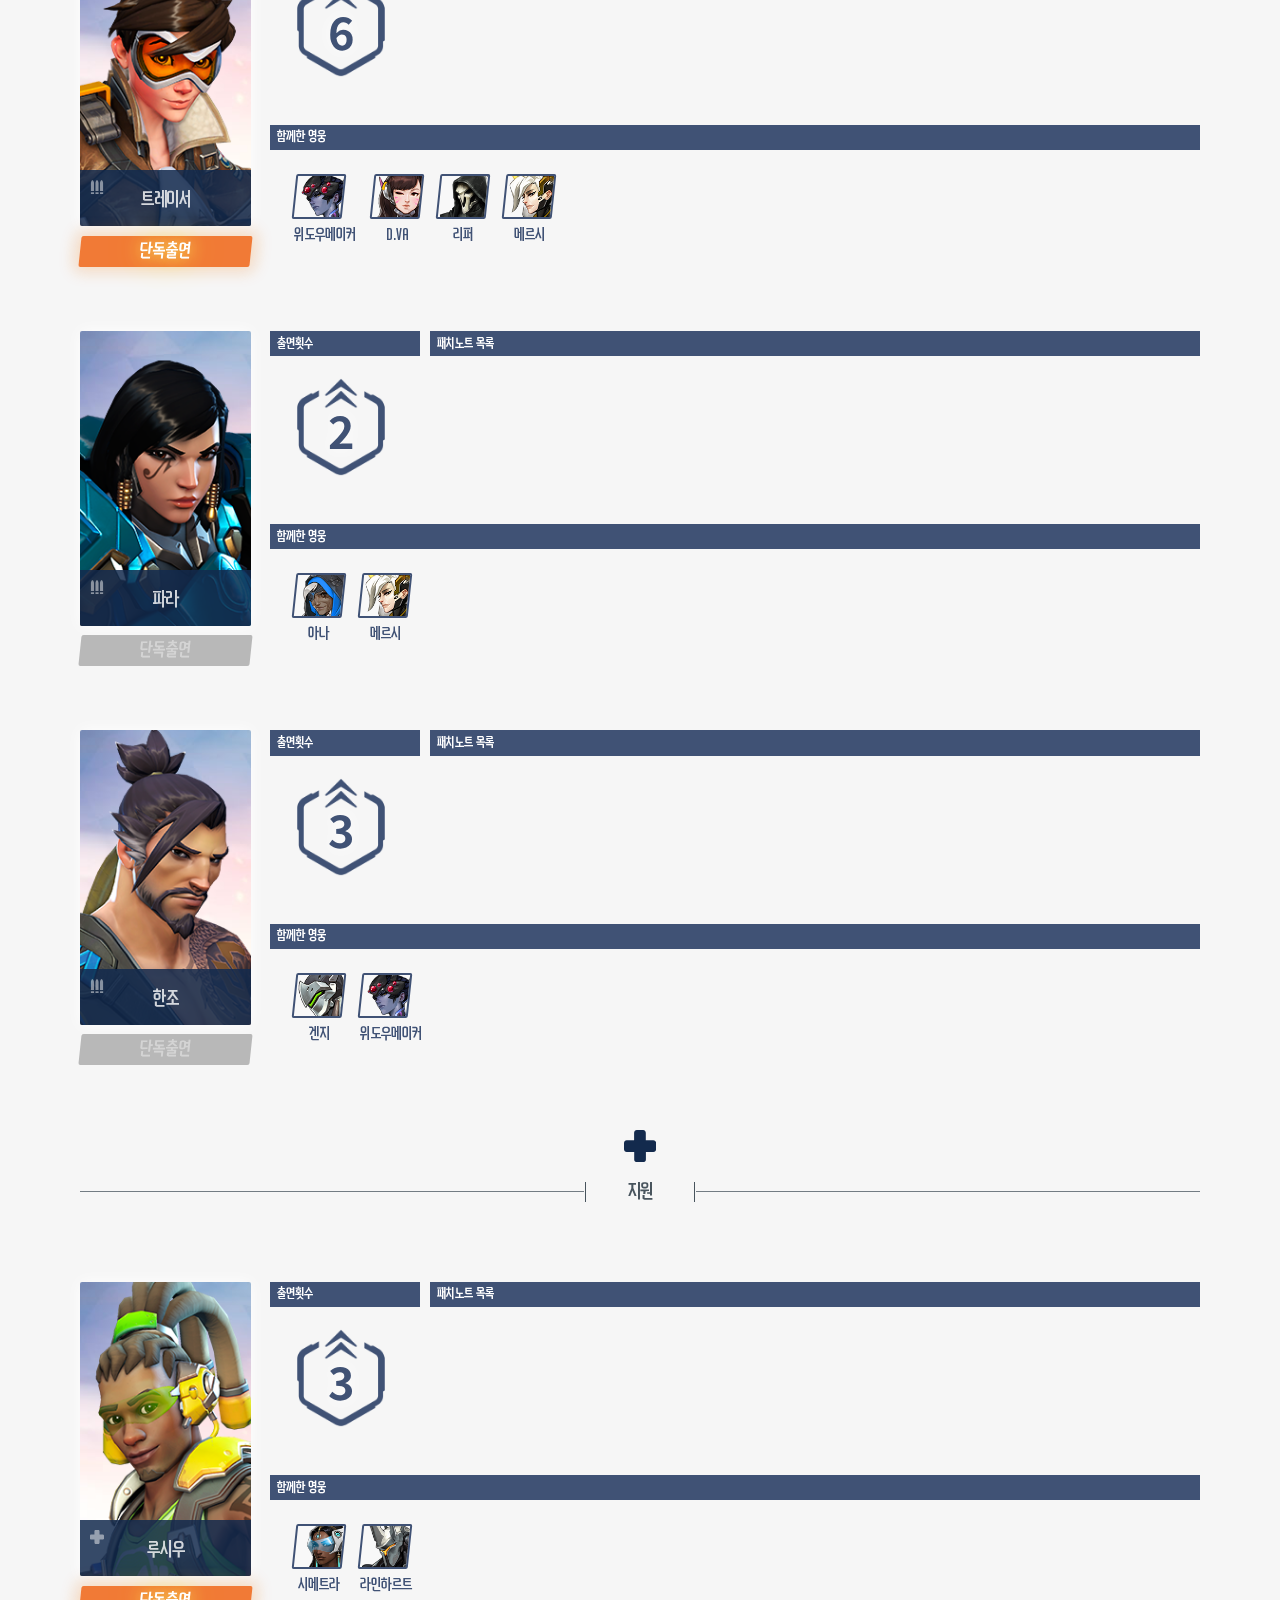
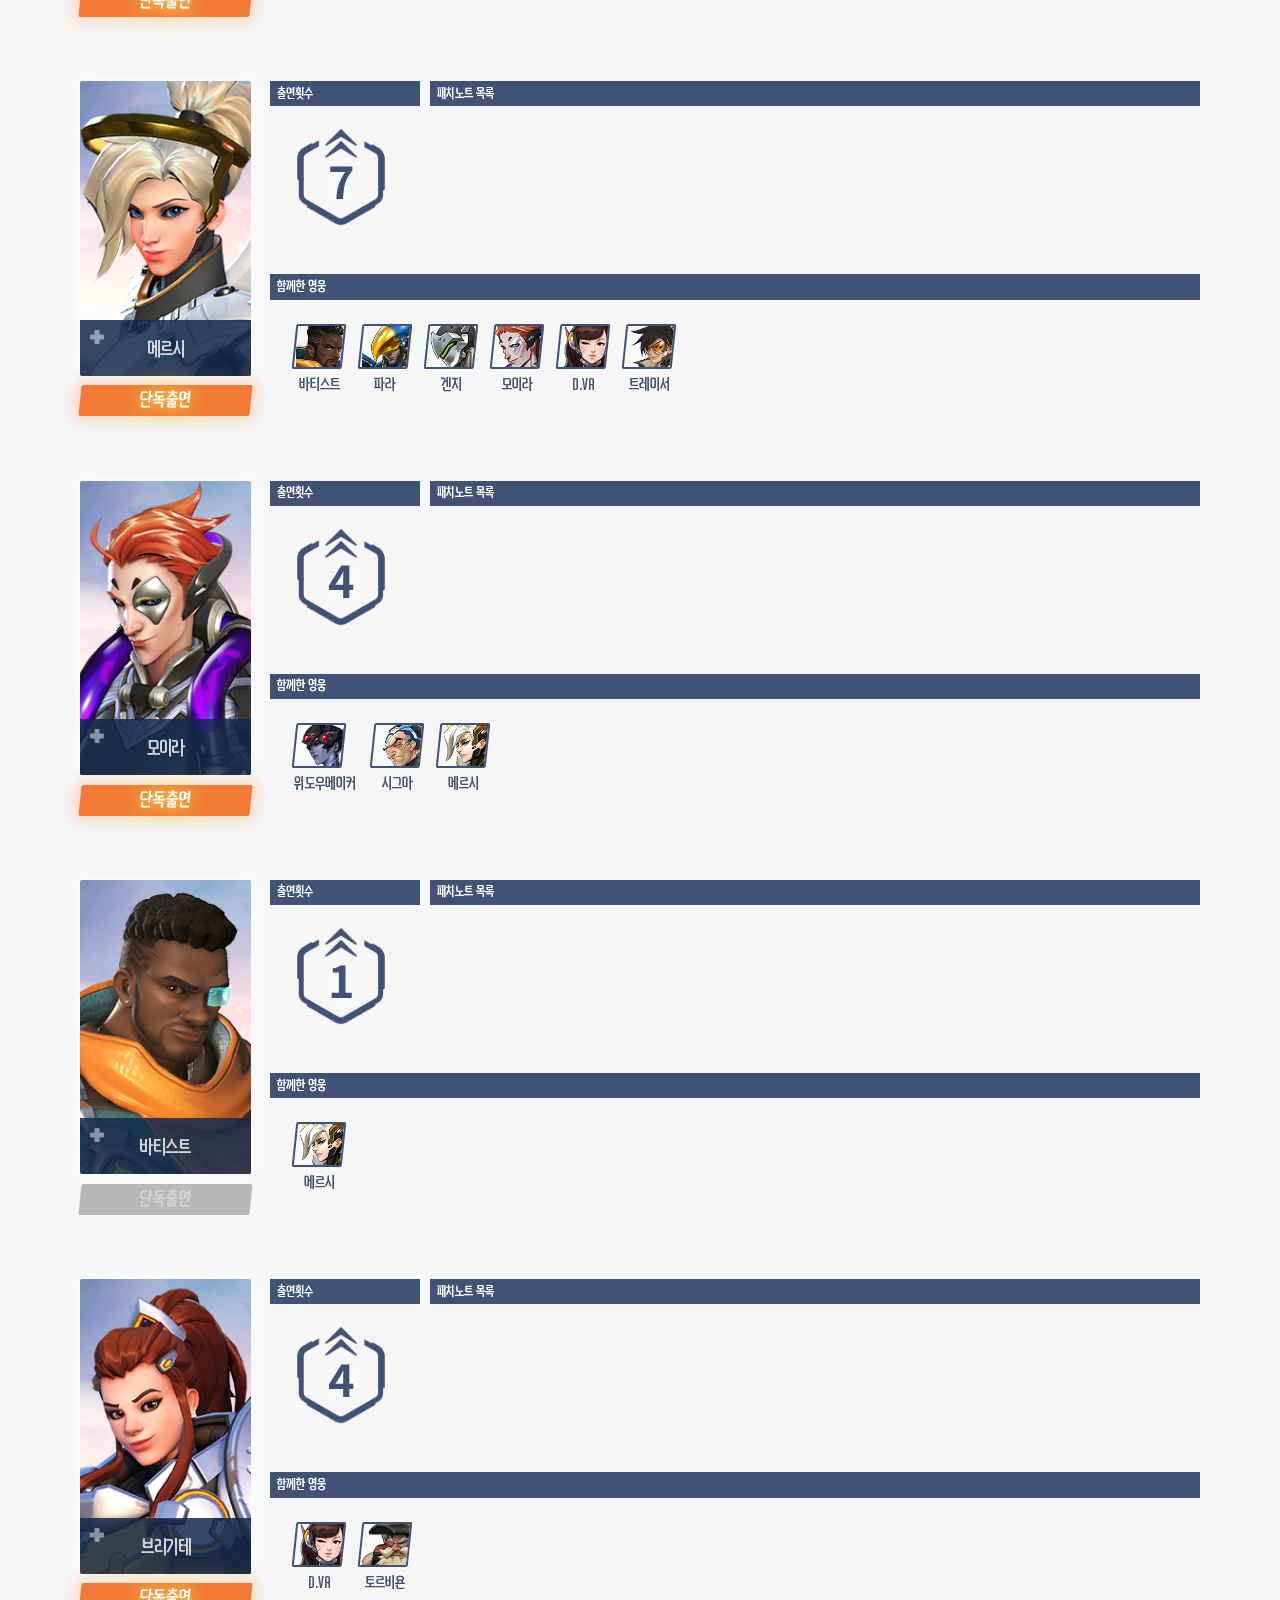
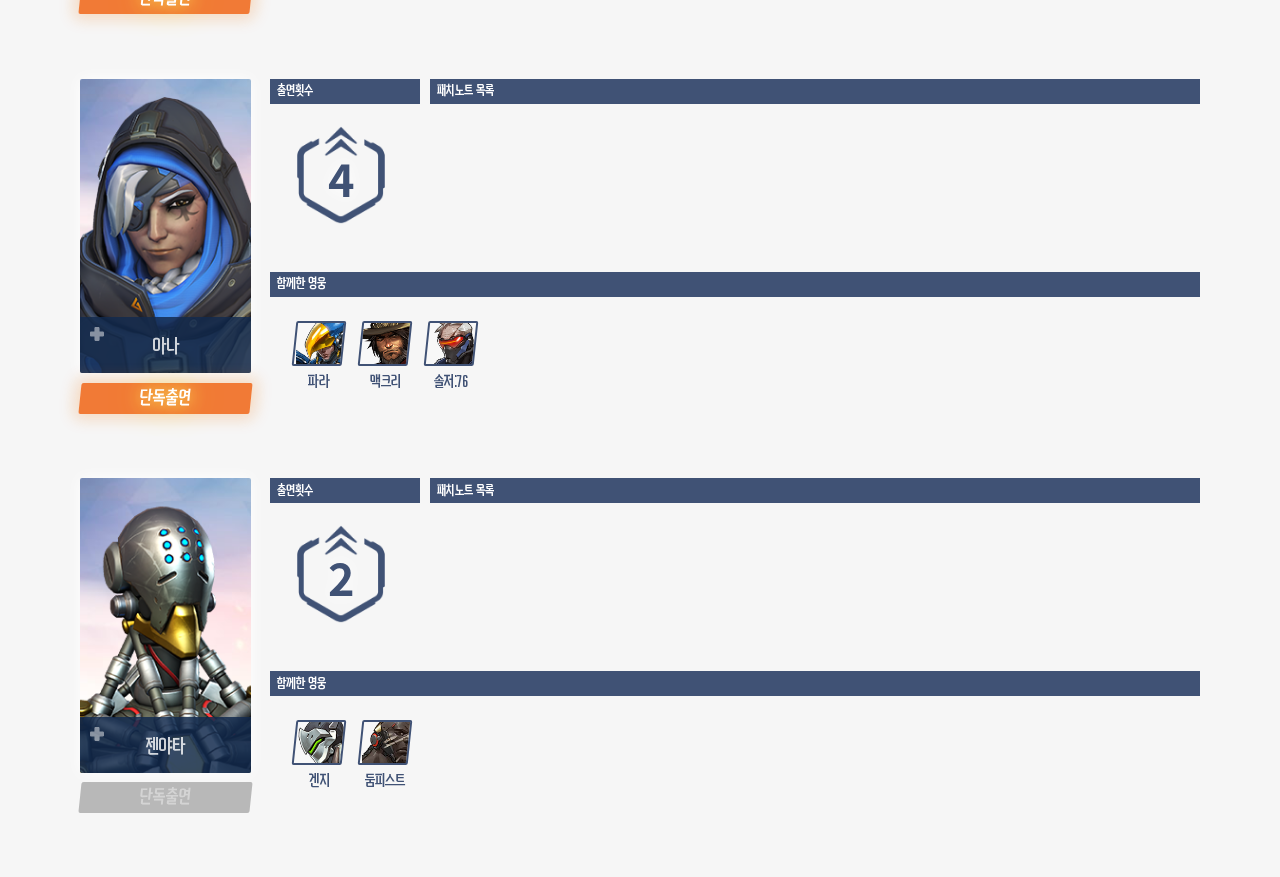
==== commit 7a108280: "2021-12-20 래킹볼" ====
--- a/index.html
+++ b/index.html
@@ -28,7 +28,7 @@
 <!-- 🚩 타이틀 -->
 <section id="mainTitle">
     <div id="title__date">
-        <span>2019.11.20</span> ~ <span>2021.12.04</span>
+        <span>2019.11.20</span> ~ <span>2021.12.17</span>
     </div>
     <h2>오버워치 패치노트</h2>
     <div class="light"></div>
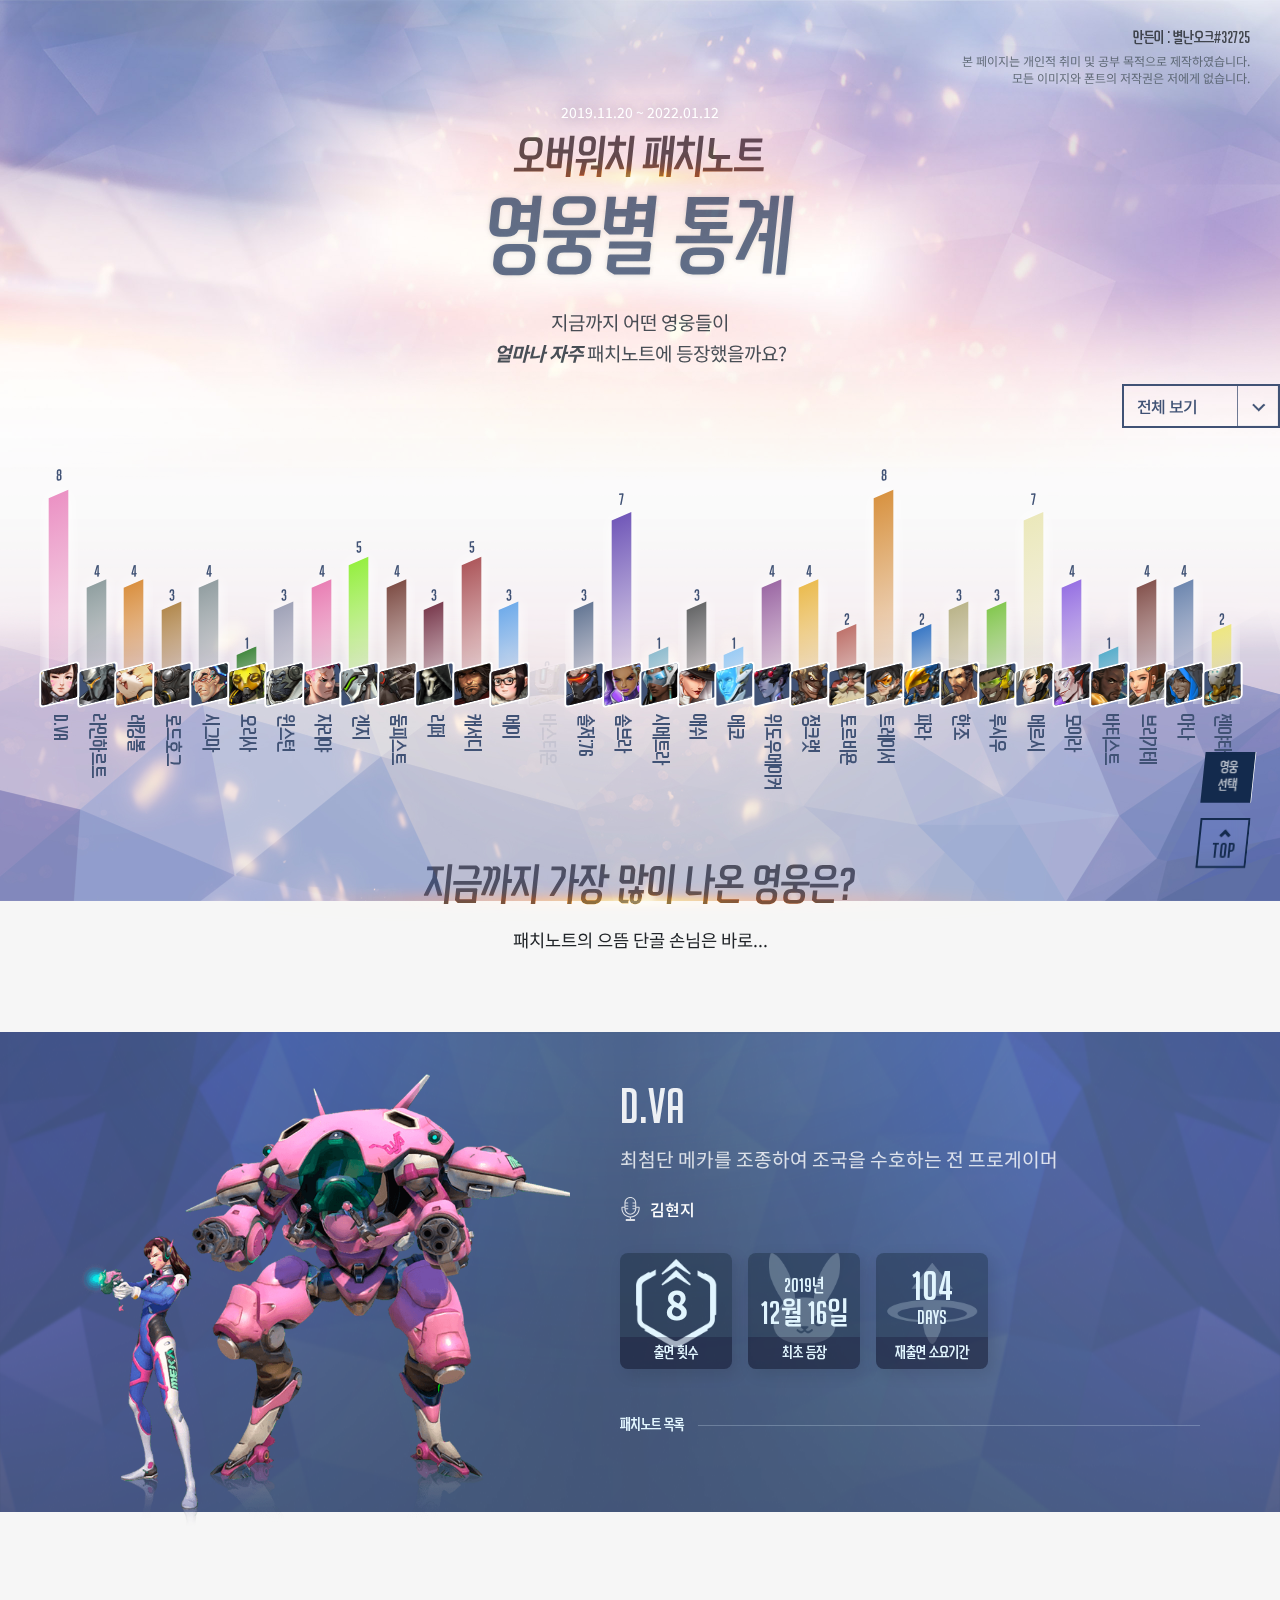
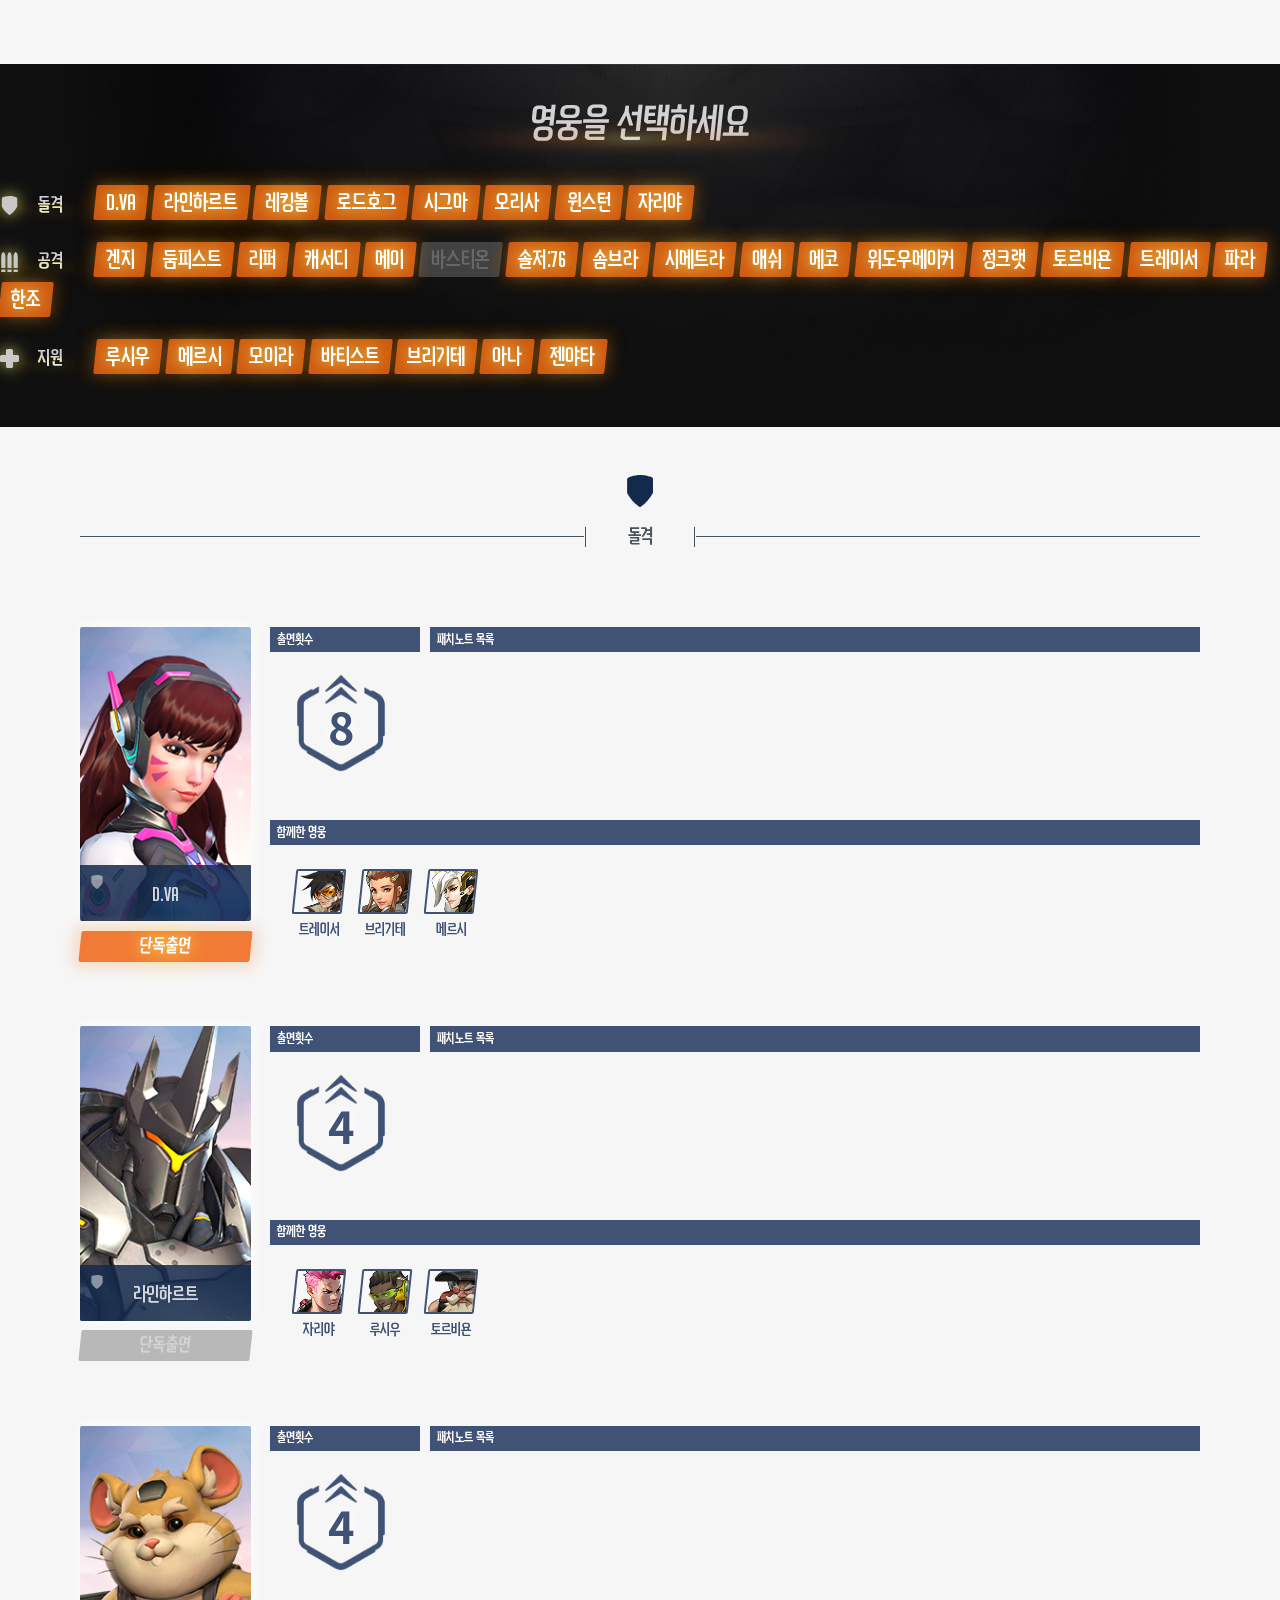
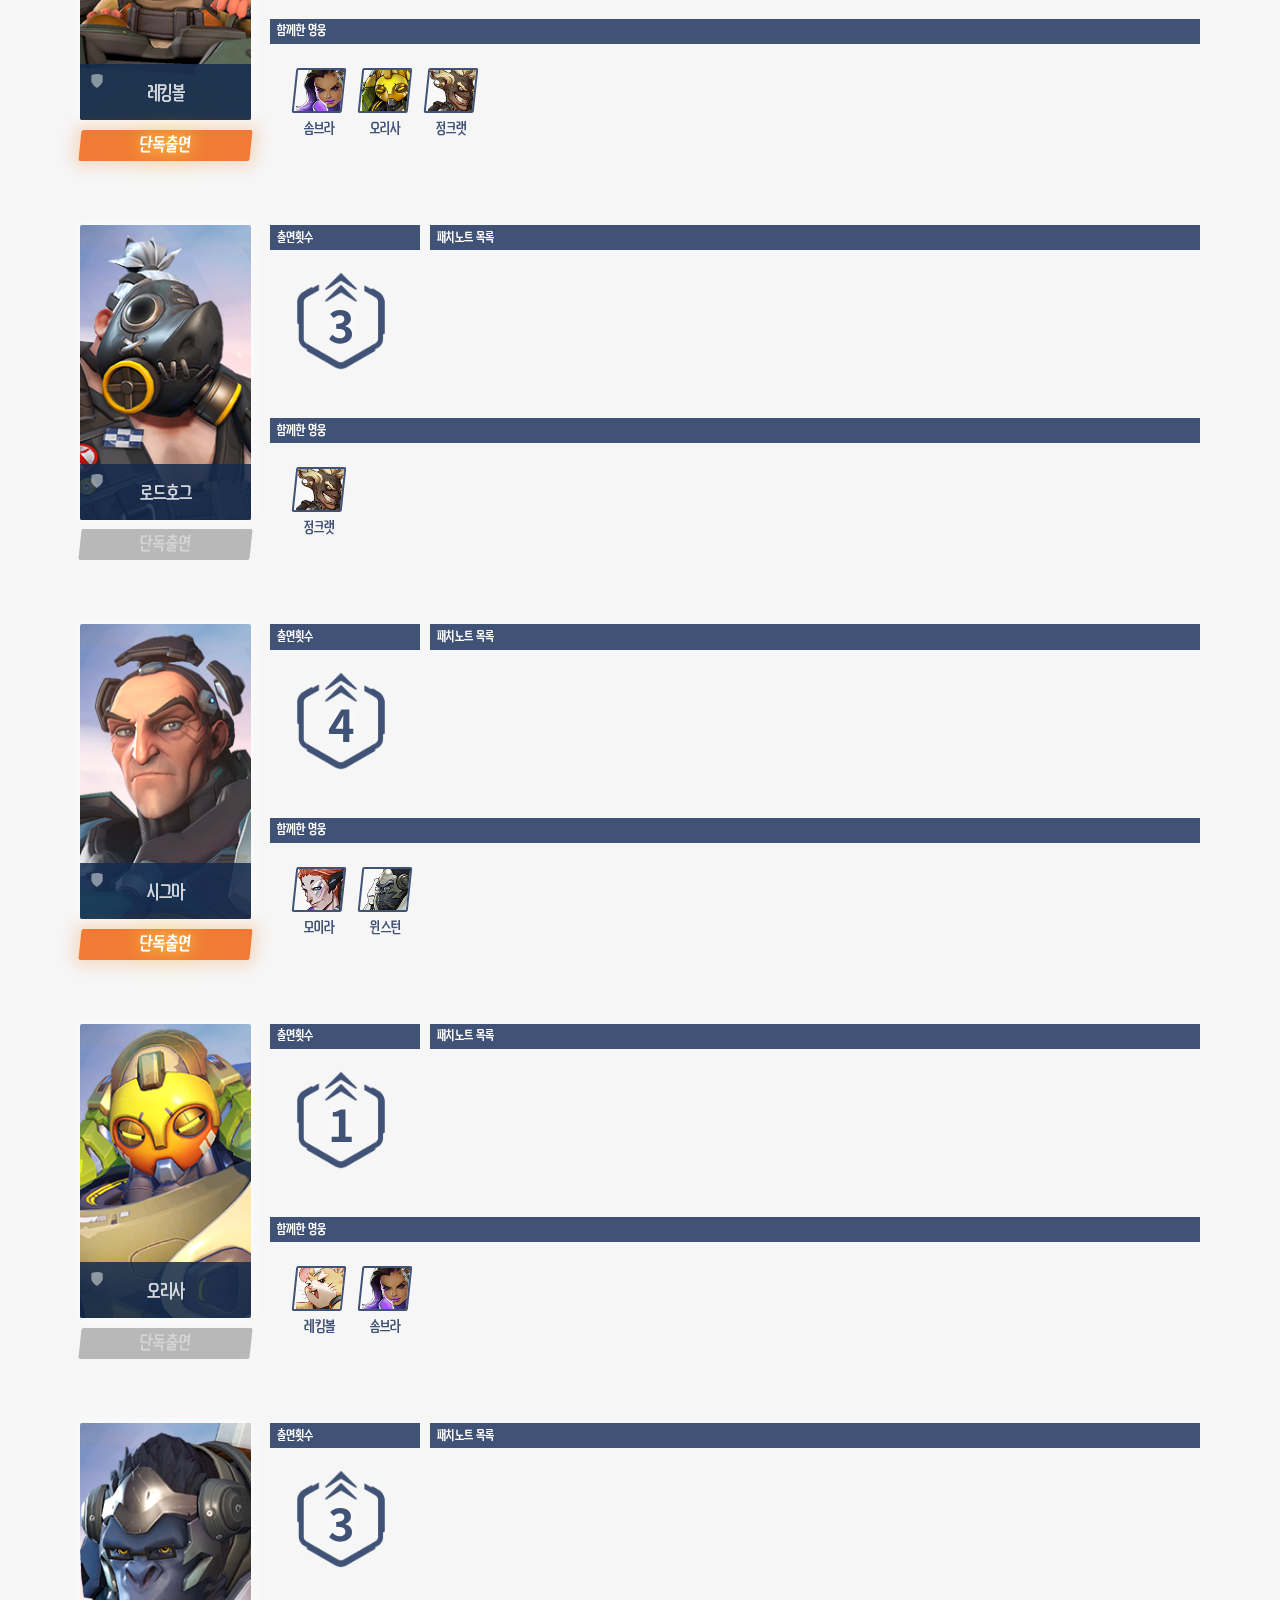
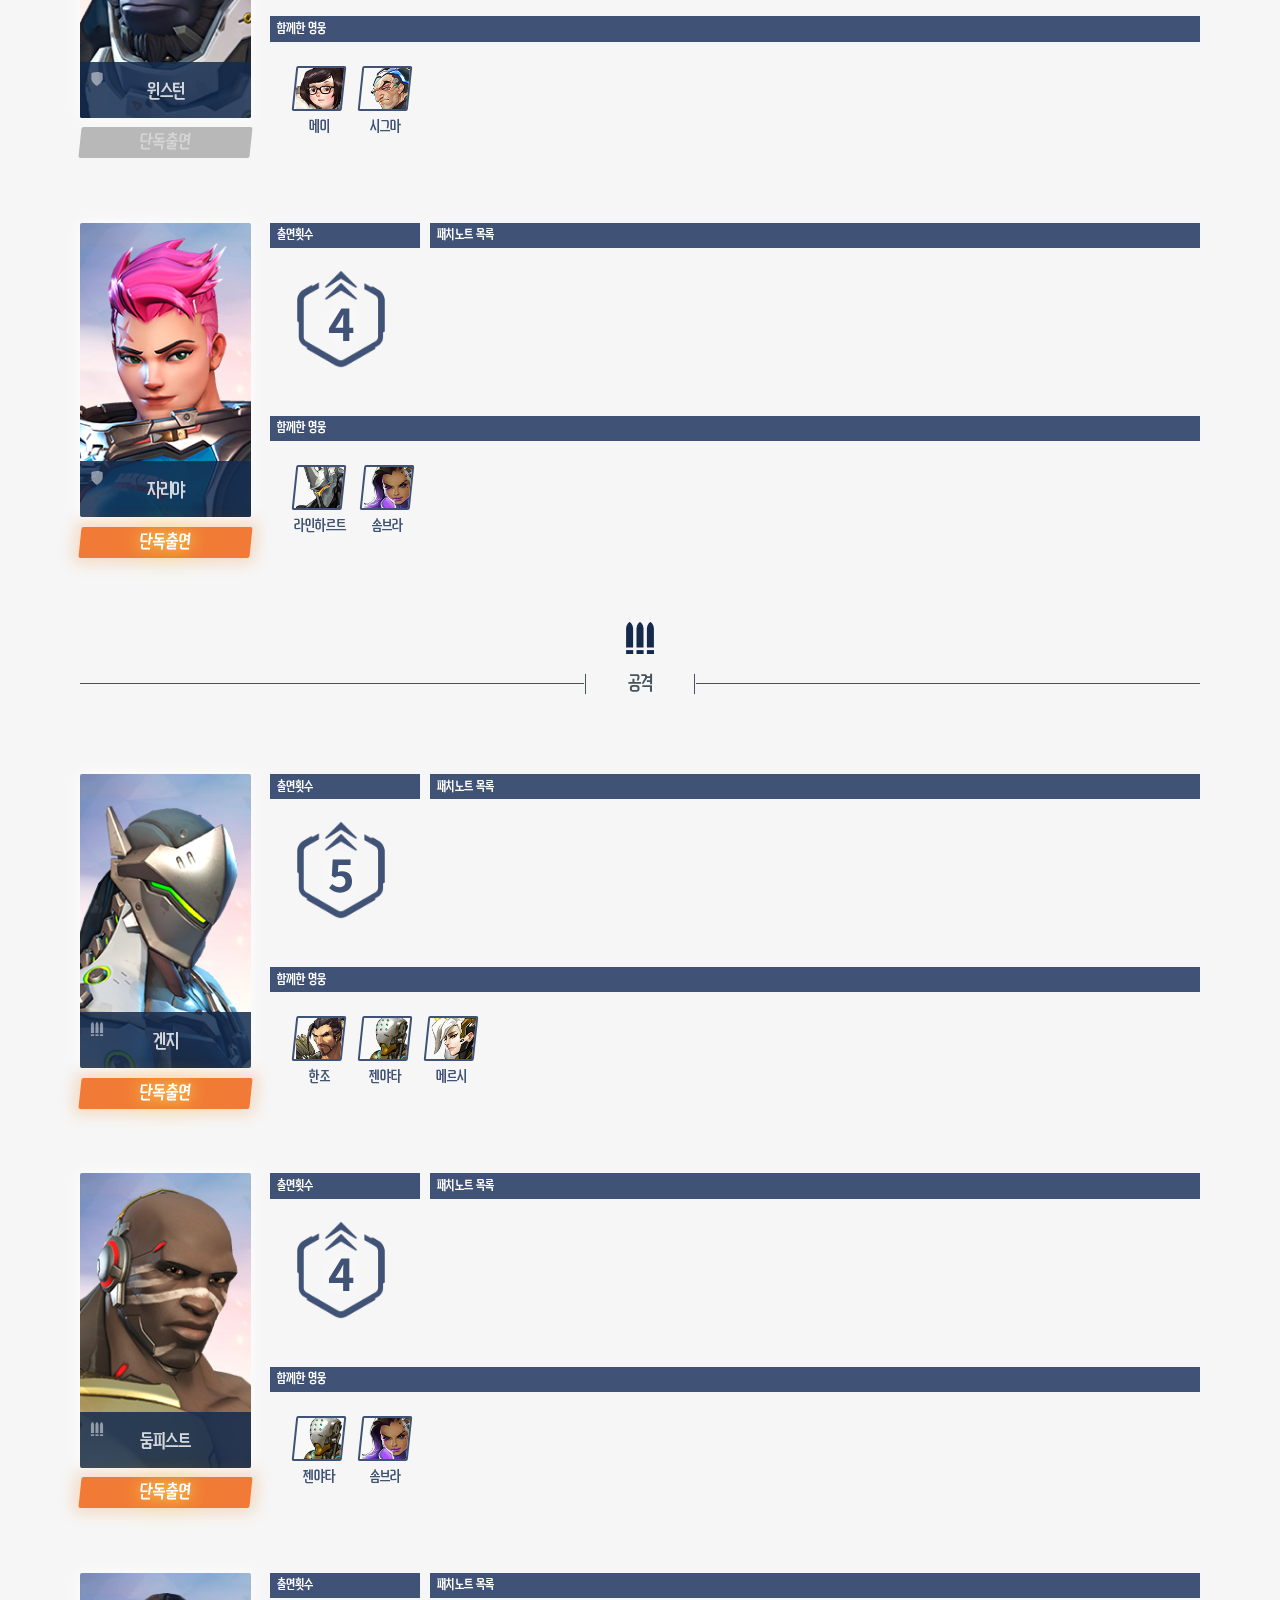
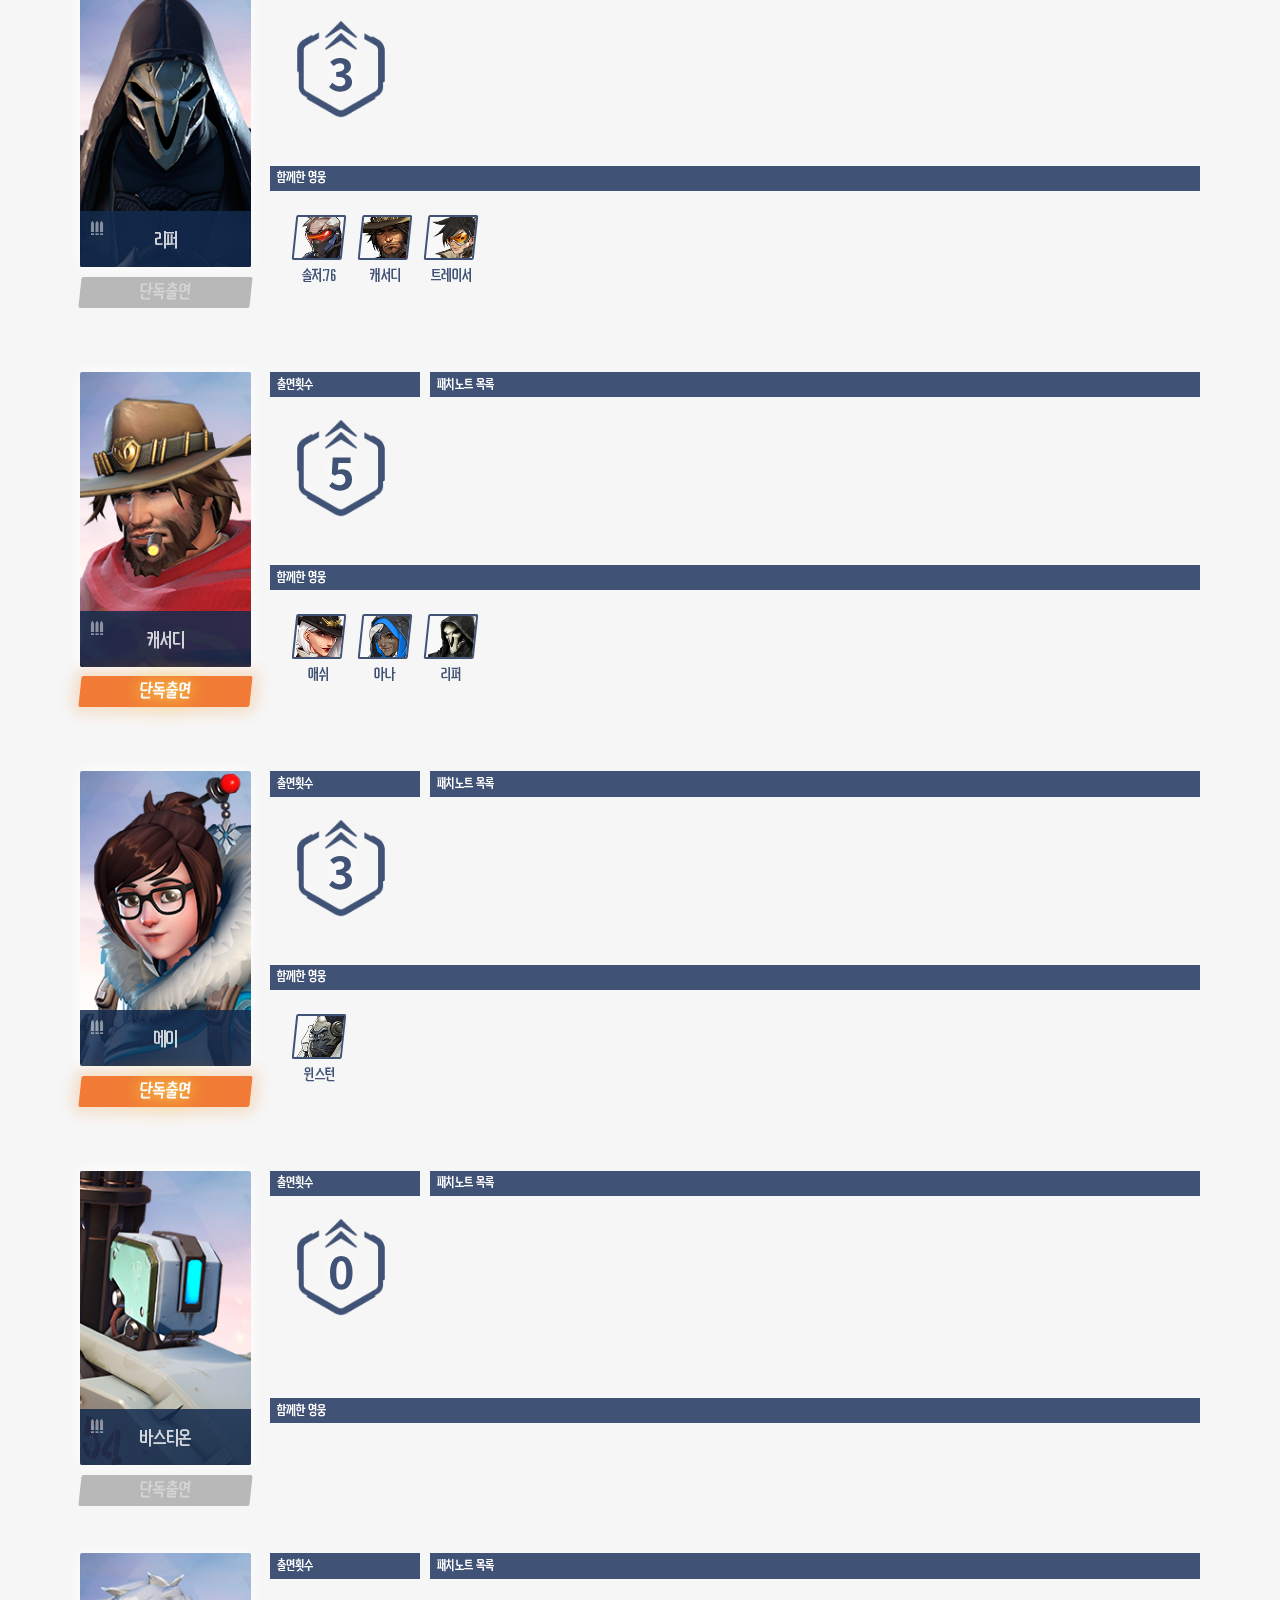
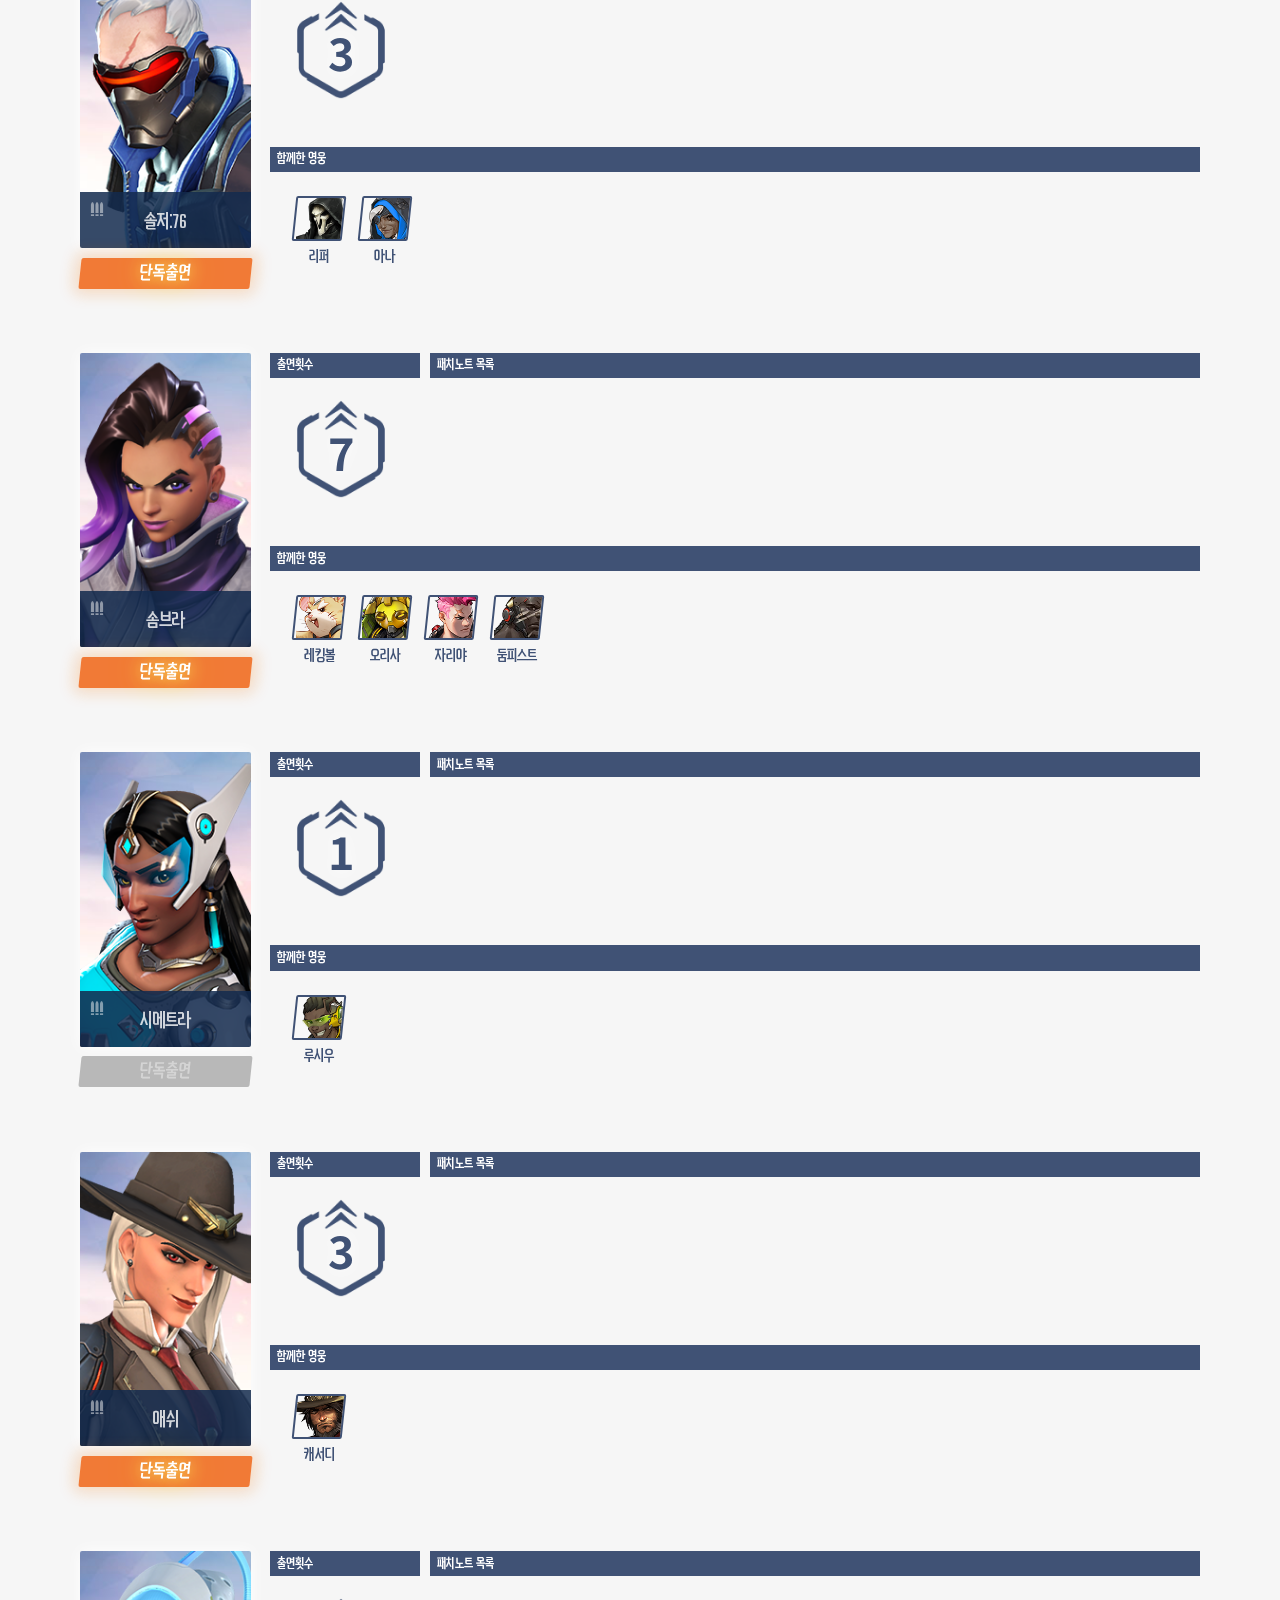
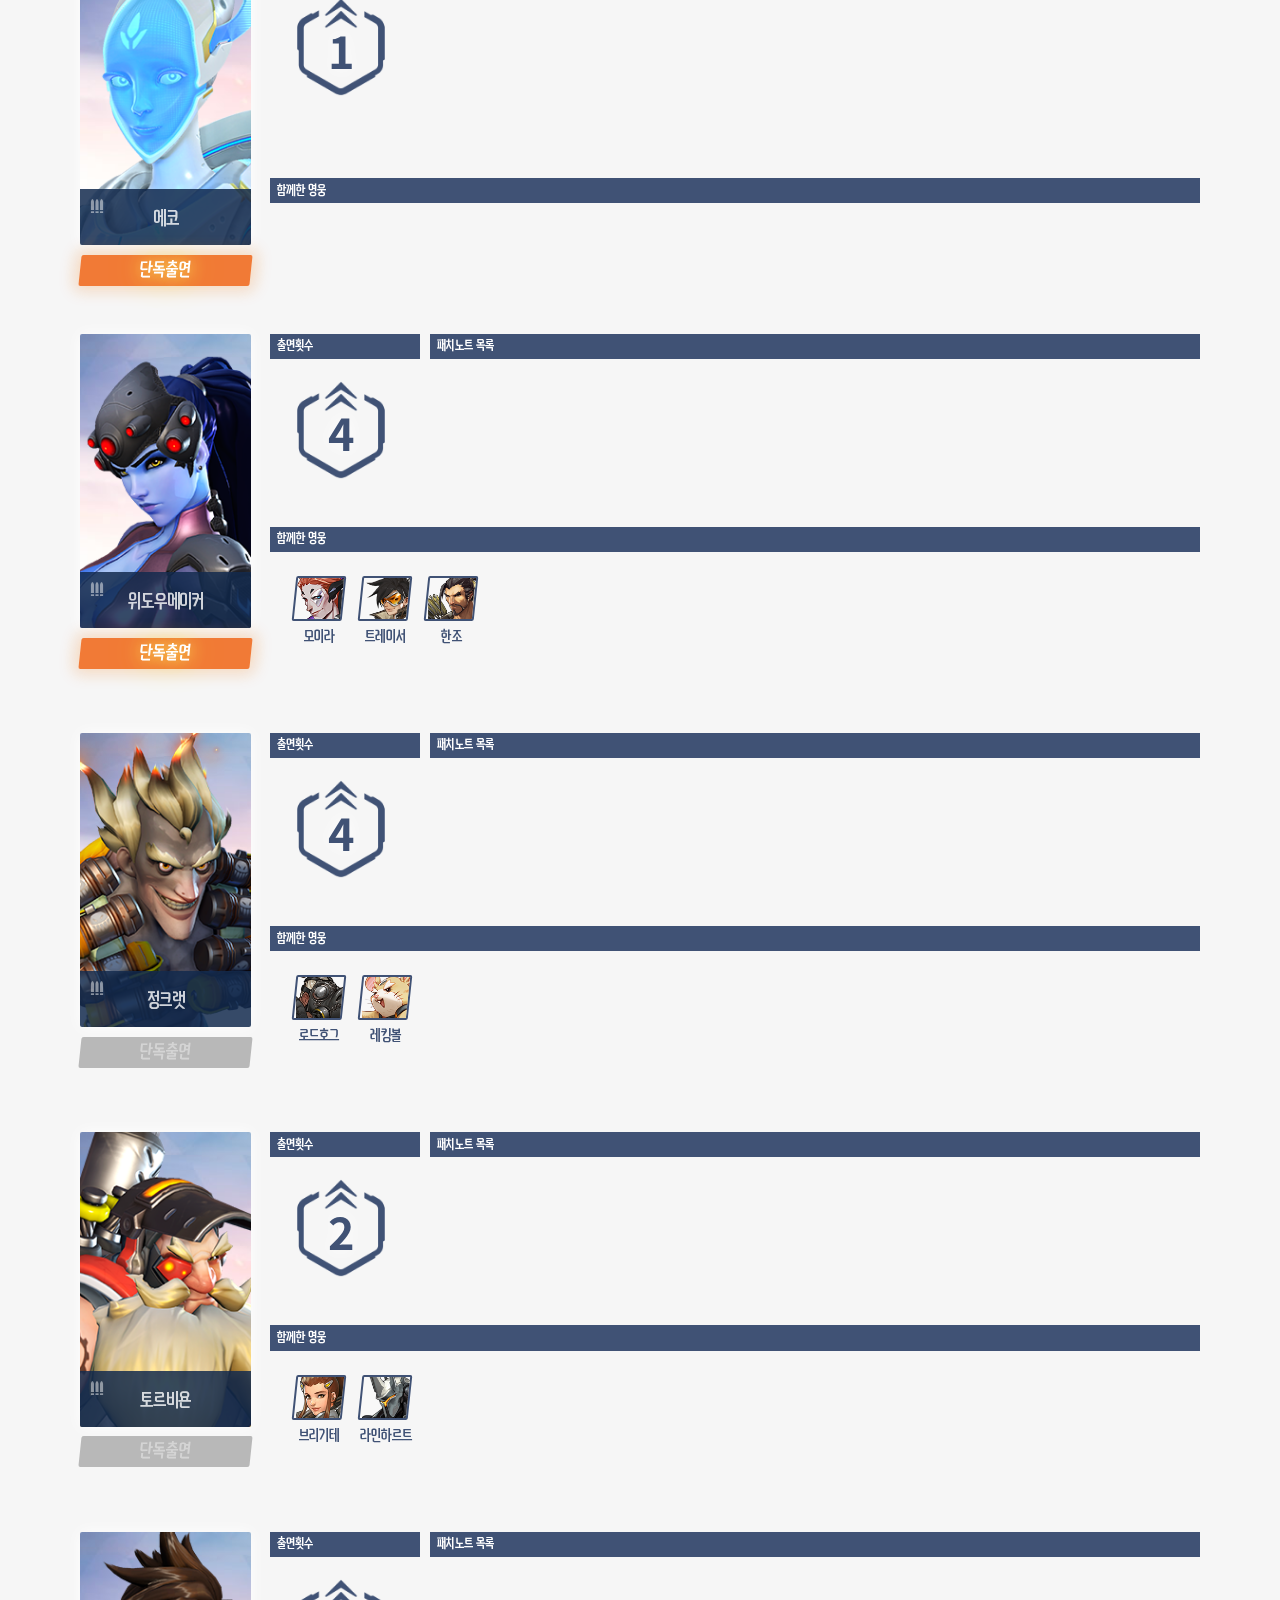
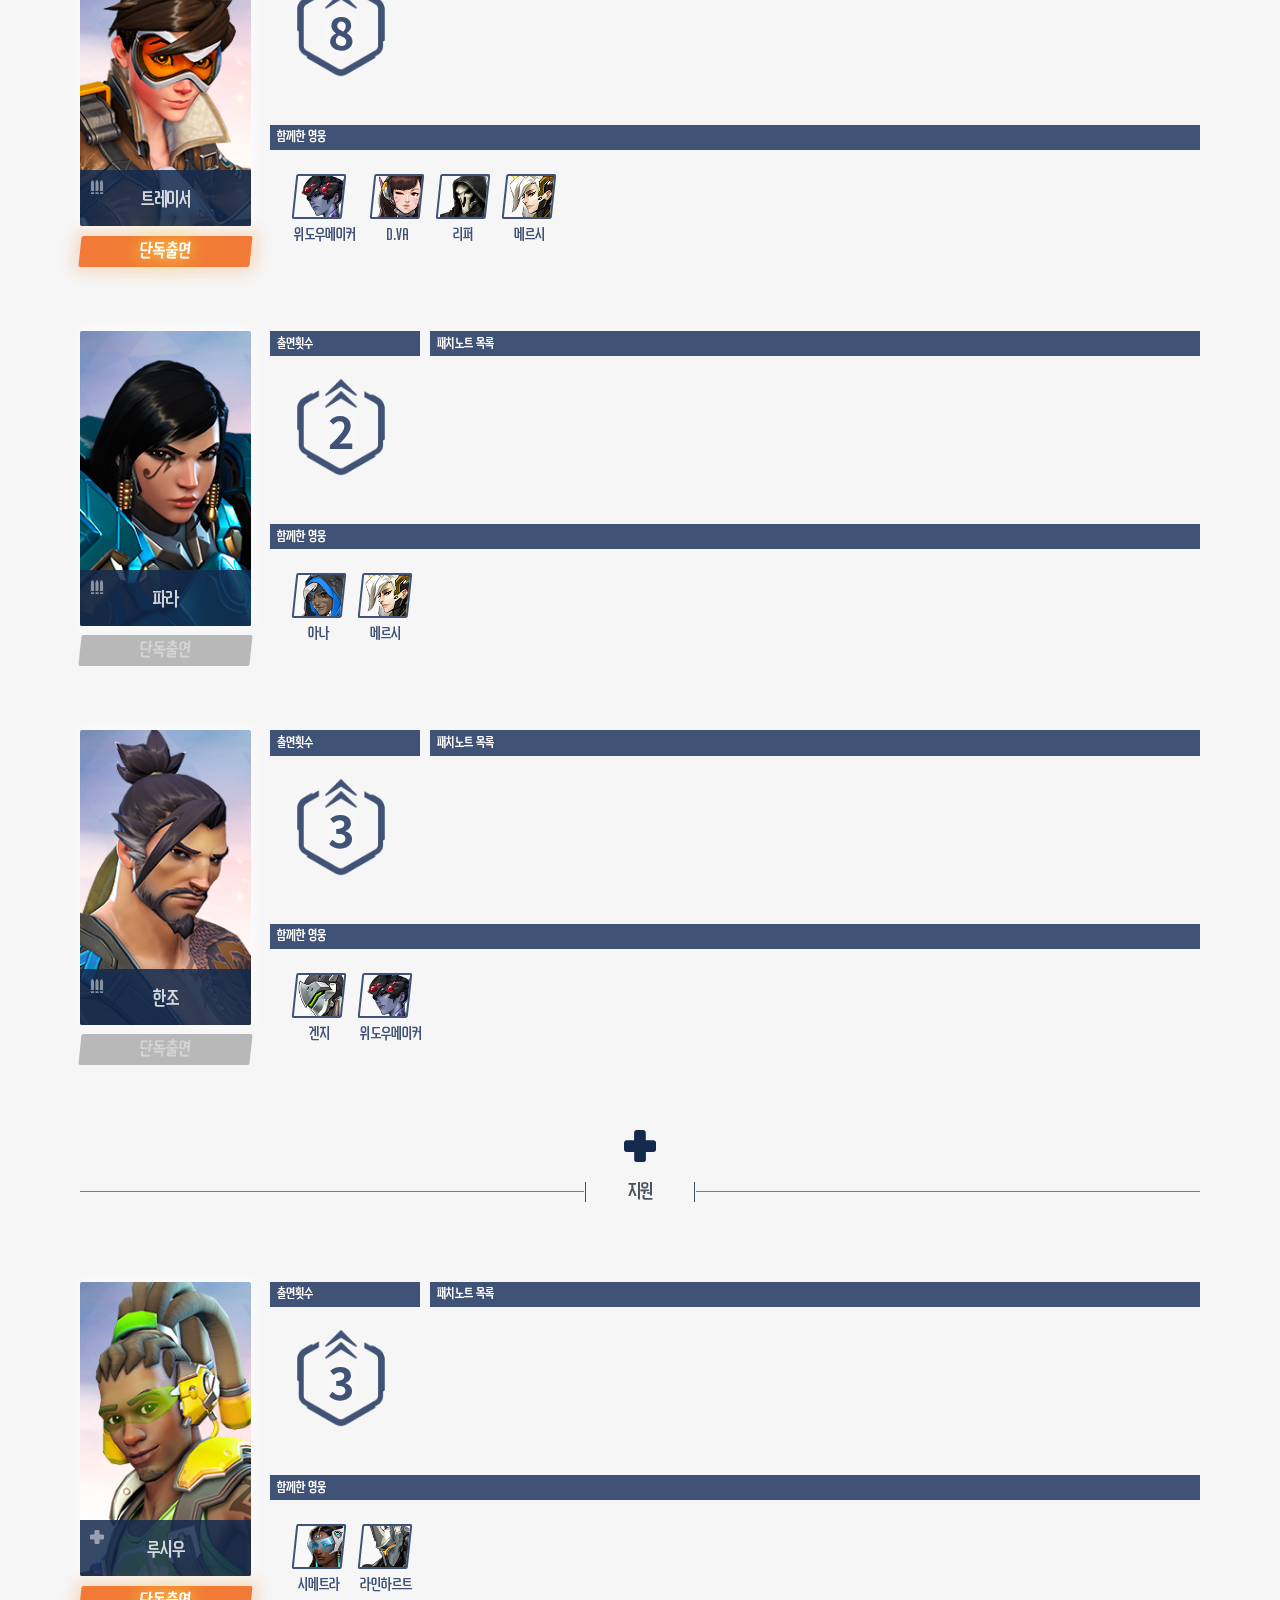
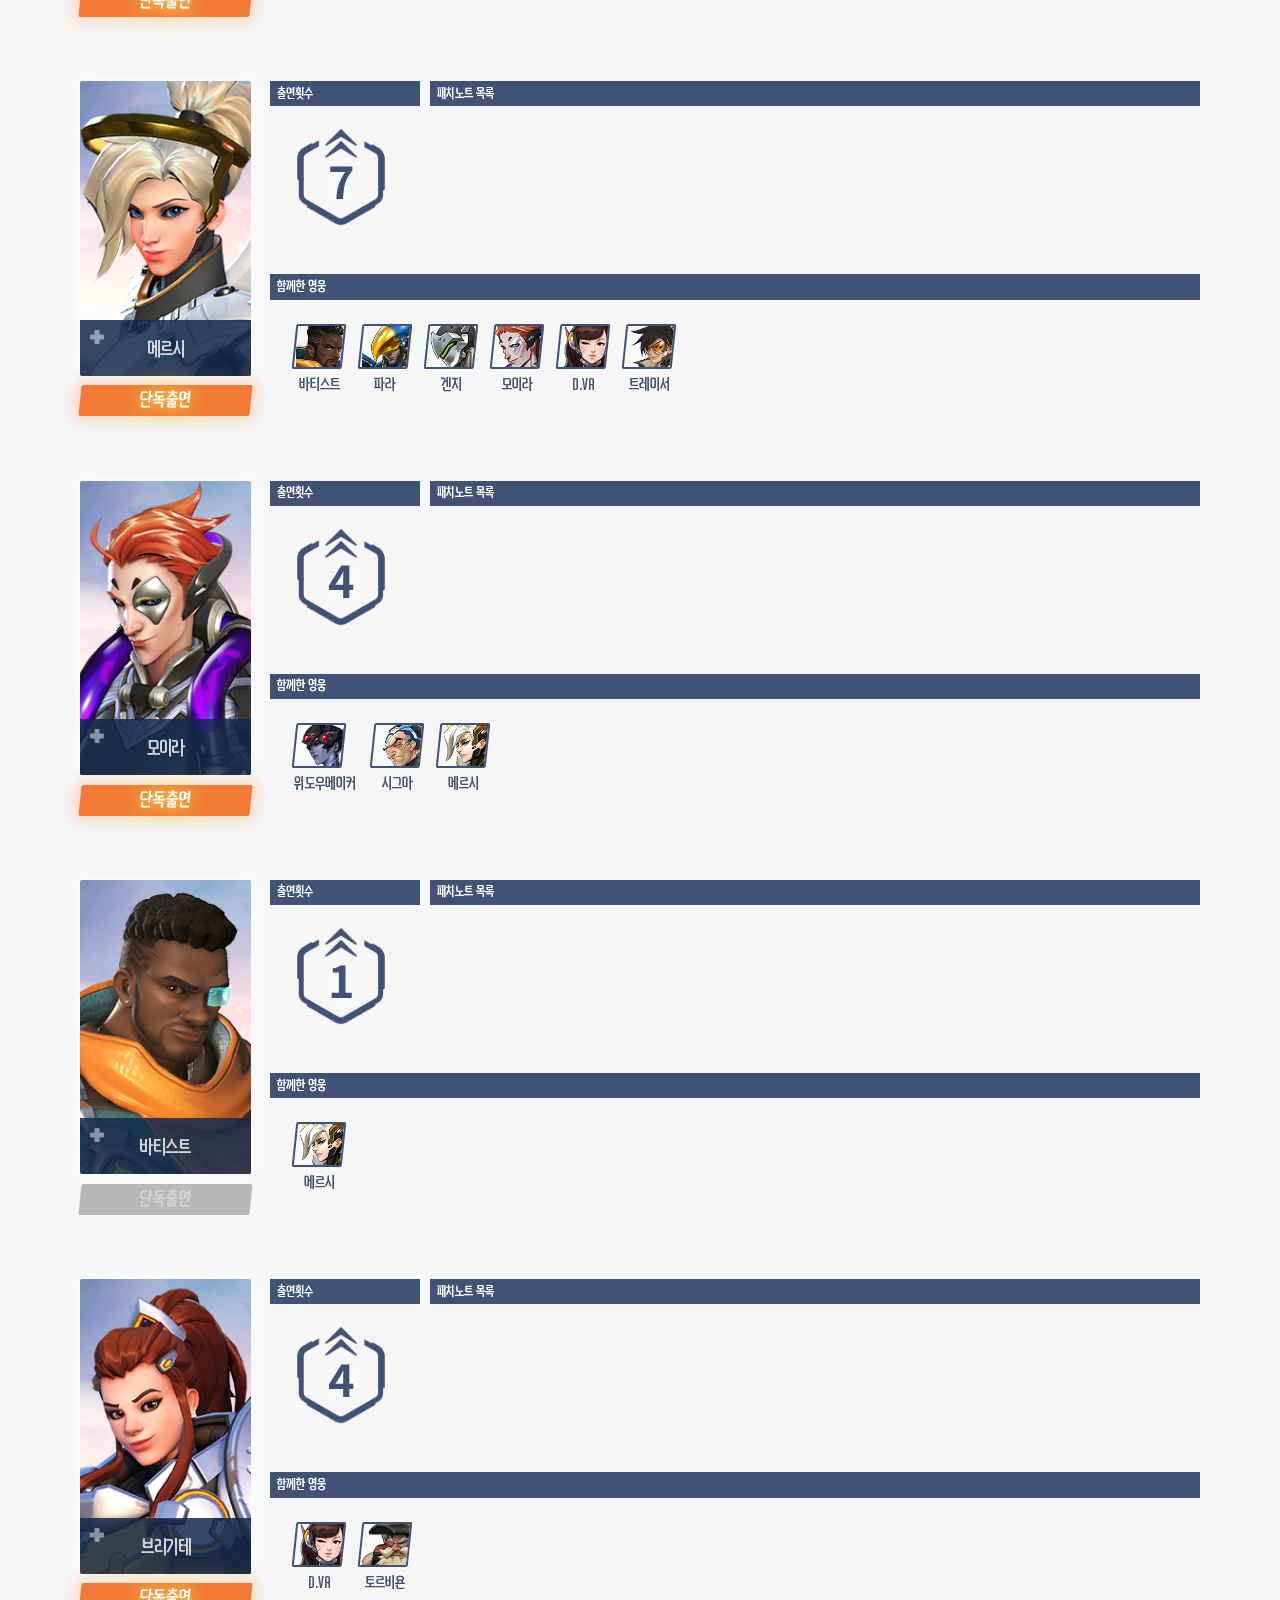
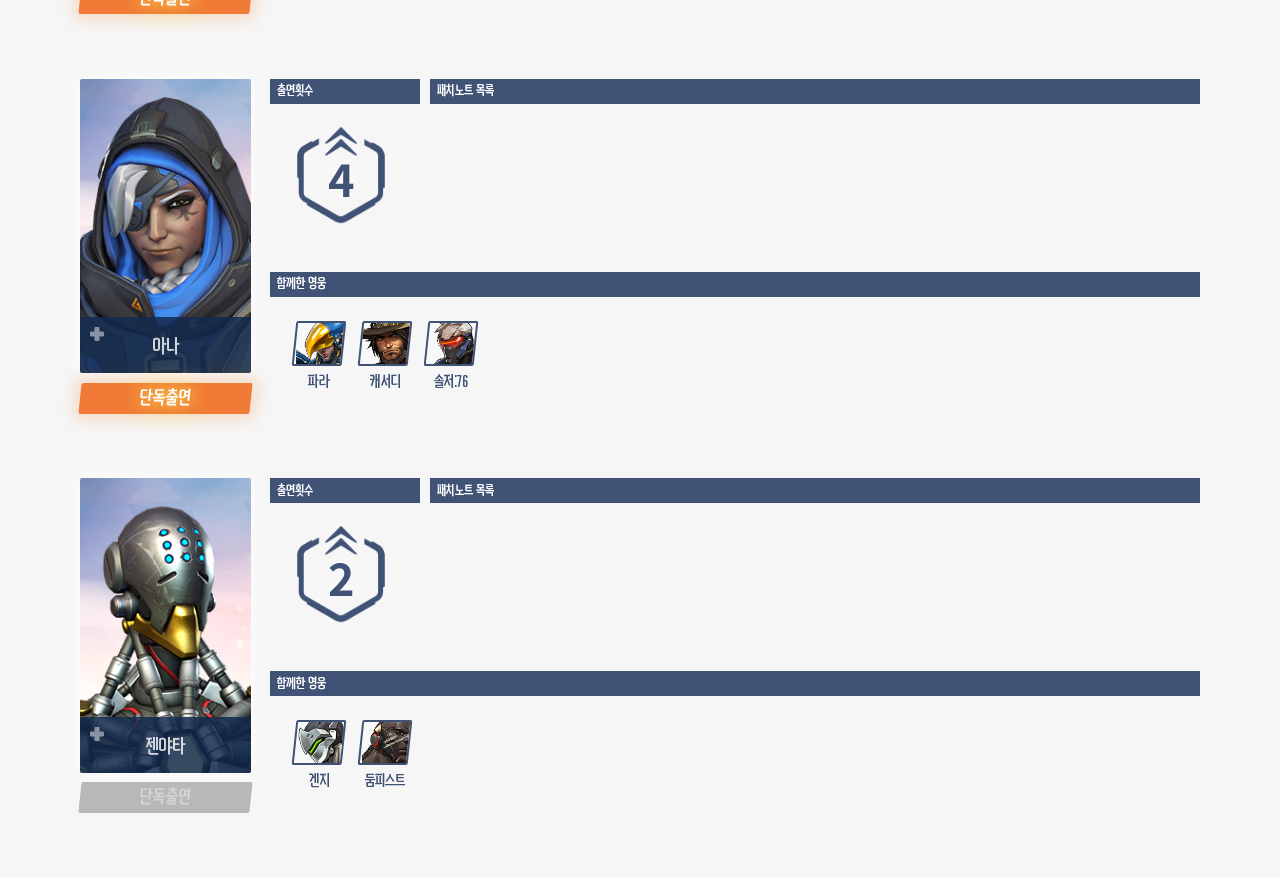
==== commit 4a66e121: "2022-03-18" ====
--- a/index.html
+++ b/index.html
@@ -28,7 +28,7 @@
 <!-- 🚩 타이틀 -->
 <section id="mainTitle">
     <div id="title__date">
-        <span>2019.11.20</span> ~ <span>2021.12.17</span>
+        <span>2019.11.20</span> ~ <span>2022.01.12</span>
     </div>
     <h2>오버워치 패치노트</h2>
     <div class="light"></div>
@@ -149,8 +149,8 @@
             <input type="checkbox" id="ipt_hero-dps-reaper" value="reaper" checked/>
             <label for="ipt_hero-dps-reaper"><p>리퍼</p></label>
 
-            <input type="checkbox" id="ipt_hero-dps-mccree" value="mccree" checked/>
-            <label for="ipt_hero-dps-mccree"><p>맥크리</p></label>
+            <input type="checkbox" id="ipt_hero-dps-cassidy" value="cassidy" checked/>
+            <label for="ipt_hero-dps-cassidy"><p>캐서디</p></label>
 
             <input type="checkbox" id="ipt_hero-dps-mei" value="mei" checked/>
             <label for="ipt_hero-dps-mei"><p>메이</p></label>
--- a/css/mainGraph.css
+++ b/css/mainGraph.css
@@ -150,7 +150,7 @@
     [data-hero="genji"] .bar{background:linear-gradient(to bottom,#96EF42, transparent);}
     [data-hero="doomfist"] .bar{background:linear-gradient(to bottom,#805048, transparent);}
     [data-hero="reaper"] .bar{background:linear-gradient(to bottom,#7C3E51, transparent);}
-    [data-hero="mccree"] .bar{background:linear-gradient(to bottom,#AE595D, transparent);}
+    [data-hero="cassidy"] .bar{background:linear-gradient(to bottom,#AE595D, transparent);}
     [data-hero="mei"] .bar{background:linear-gradient(to bottom,#71ACEA, transparent);}
     [data-hero="bastion"] .bar{background:linear-gradient(to bottom,#7B9079, transparent);}
     [data-hero="soldier76"] .bar{background:linear-gradient(to bottom,#677996, transparent);}
